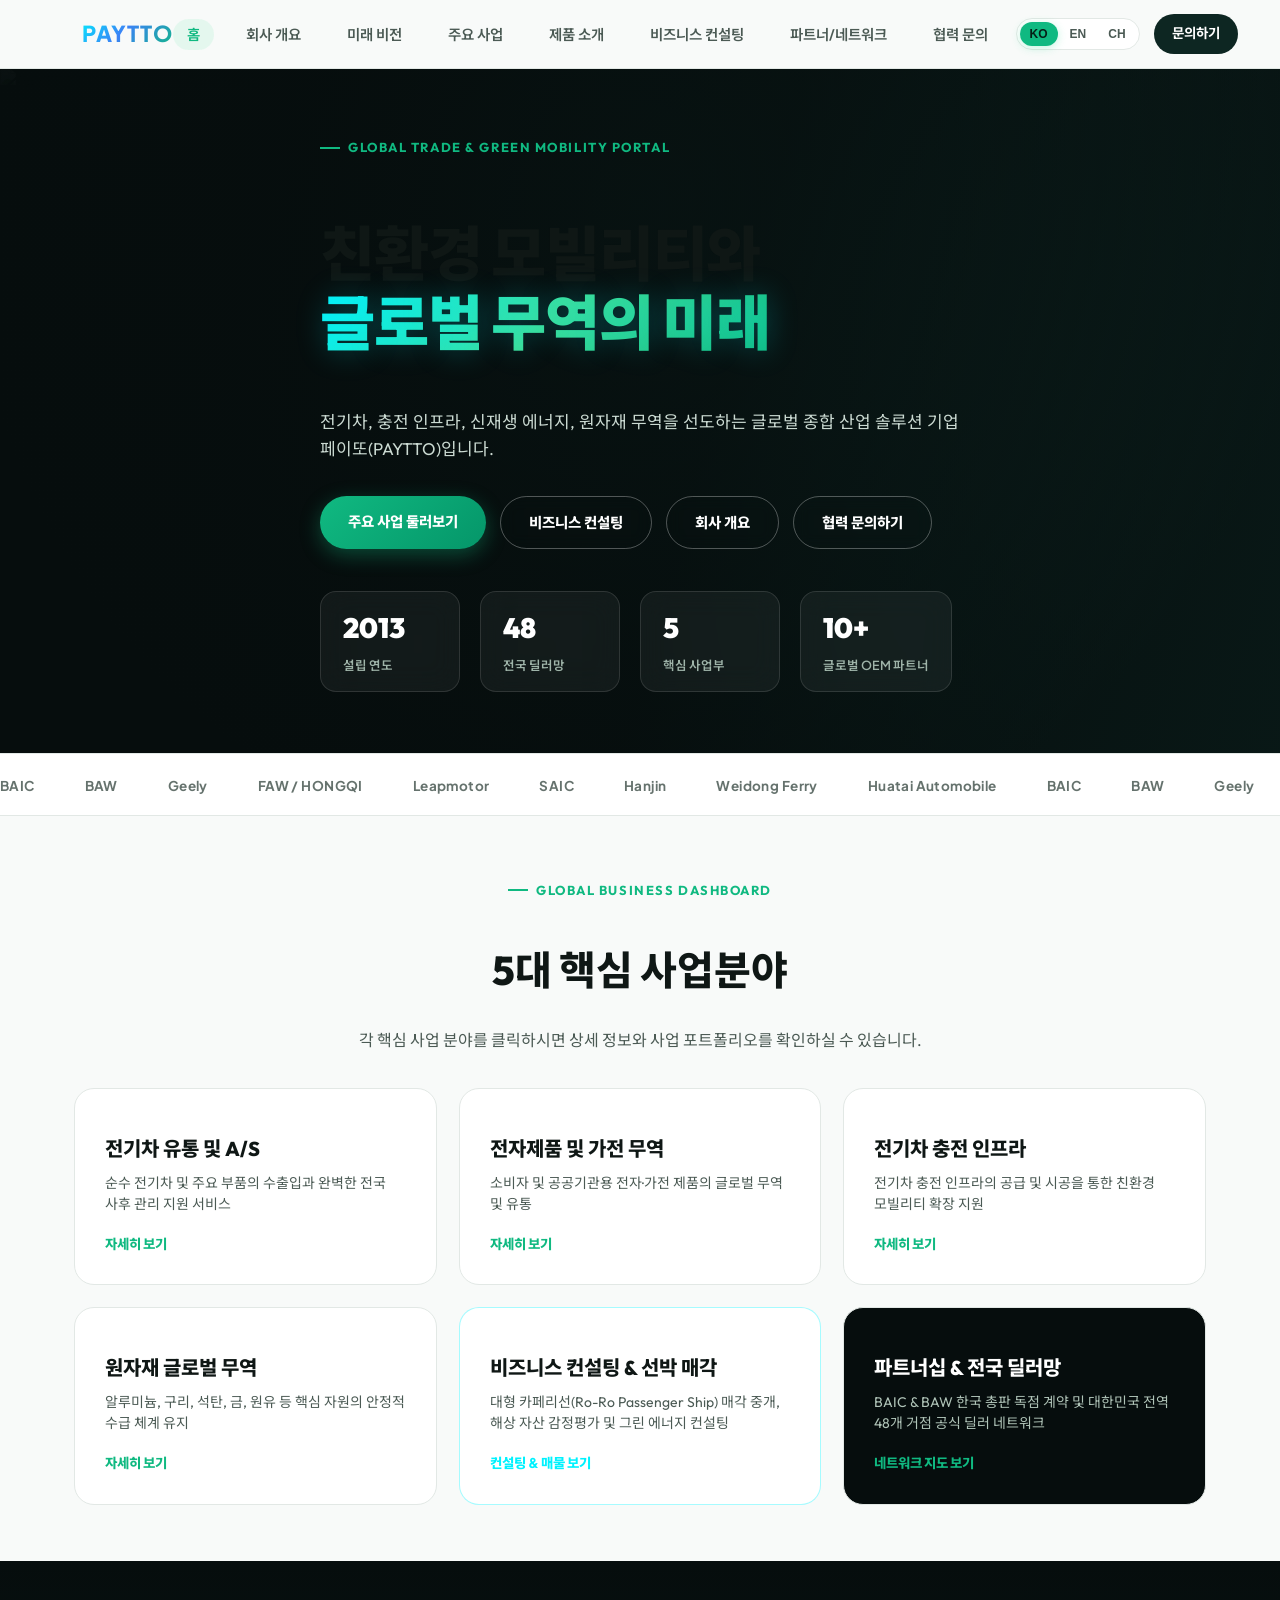
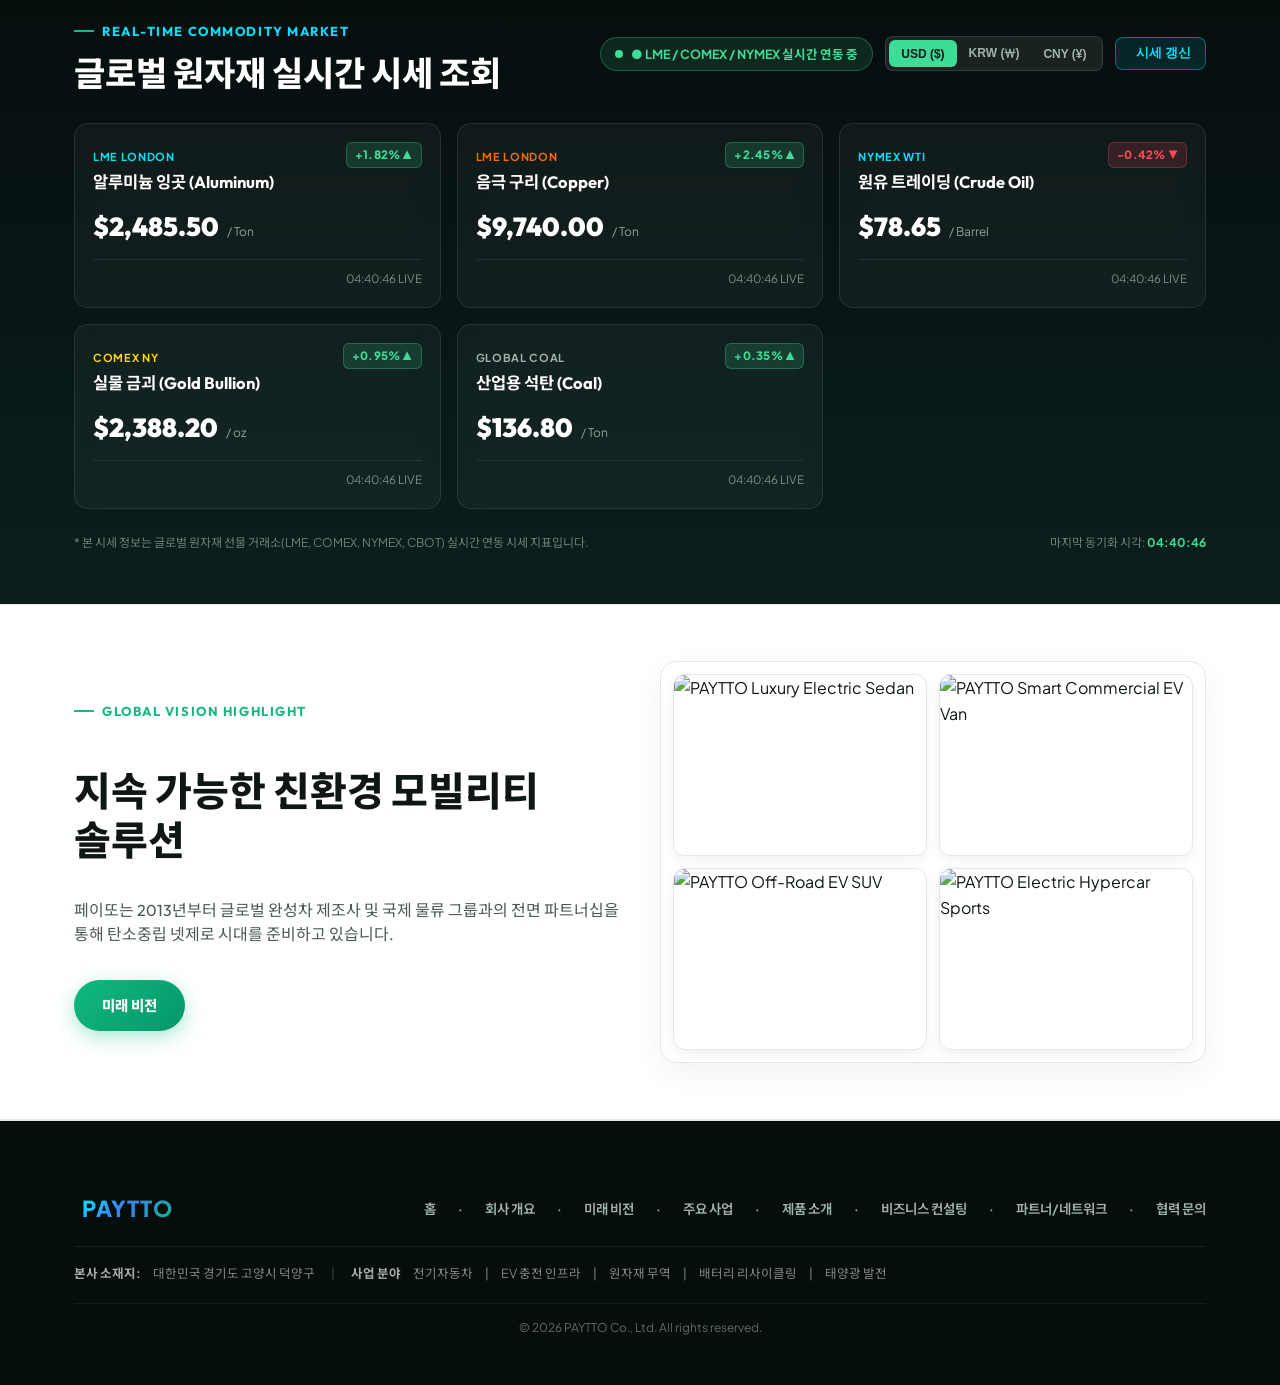
==== template.html @ 76846cce "feat: Add high-resolution image for ESS reprocessing & Black Mass extraction" ====
<!DOCTYPE html>
<html lang="ko">
<head>
  <meta charset="UTF-8">
  <meta name="viewport" content="width=device-width, initial-scale=1.0, maximum-scale=5.0">
  <title data-i18n="doc-title">PAYTTO 페이또 | Green Mobility, Vision for Future</title>
  <link rel="icon" type="image/svg+xml" href="__FAVICON__">
  <link rel="stylesheet" href="https://cdnjs.cloudflare.com/ajax/libs/font-awesome/6.4.0/css/all.min.css">
  <link href="https://fonts.googleapis.com/css2?family=Plus+Jakarta+Sans:wght@300;400;500;600;700;800&family=Outfit:wght@300;400;500;600;700;800;900&family=Noto+Sans+KR:wght@300;400;500;700;900&display=swap" rel="stylesheet">
  <style>
    :root{
      --navy:#0d2622;
      --navy-deep:#060d0d;
      --orange:#10b981;
      --cyan:#00f2fe;
      --ink:#0f1715;
      --sub:#4b5a54;
      --bg:#f8faf9;
      --panel:#ffffff;
      --line:#e2e8e5;
      --radius:16px;
      --accent-gradient: linear-gradient(135deg, #00f2fe 0%, #3b82f6 45%, #10b981 100%);
      --glow-cyan: rgba(0, 242, 254, 0.25);
      --glow-emerald: rgba(16, 185, 129, 0.25);
    }
    @media (prefers-color-scheme: dark){
      :root{
        --ink:#f0f7f4;
        --sub:#a0b4aa;
        --bg:#060d0d;
        --panel:#0e1b19;
        --line:#1a2e2b;
        --navy:#1a3d37;
        --navy-deep:#040909;
      }
    }
    :root[data-theme="dark"]{
      --ink:#f0f7f4; --sub:#a0b4aa; --bg:#060d0d; --panel:#0e1b19; --line:#1a2e2b; --navy:#1a3d37; --navy-deep:#040909;
    }
    :root[data-theme="light"]{
      --ink:#0f1715; --sub:#4b5a54; --bg:#f8faf9; --panel:#ffffff; --line:#e2e8e5; --navy:#0d2622; --navy-deep:#060d0d;
    }
    *{box-sizing:border-box;}
    body{
      margin:0;
      font-family:'Plus Jakarta Sans', 'Outfit', 'Noto Sans KR', -apple-system, BlinkMacSystemFont, "Segoe UI", Roboto, sans-serif;
      background:var(--bg);
      color:var(--ink);
      line-height:1.6;
      overflow-x:hidden;
      min-height: 100vh;
      display: flex;
      flex-direction: column;
      word-break: keep-all;
      overflow-wrap: break-word;
    }
    h1,h2,h3,.navcta,.btn,nav ul li a,.eyebrow,footer h4,.card .num,p,.lede{
      font-family:'Outfit', 'Noto Sans KR', -apple-system, BlinkMacSystemFont, "Segoe UI", Roboto, sans-serif;
      word-break: keep-all;
      overflow-wrap: break-word;
    }
    a{color:inherit;text-decoration:none;}
    img{max-width:100%;height:auto;display:block;}
    .wrap{max-width:1180px;margin:0 auto;padding:0 24px;}
    main { flex: 1; }
    
    .eyebrow{
      display:inline-flex;align-items:center;gap:8px;
      font-size:13px;font-weight:700;letter-spacing:.12em;text-transform:uppercase;
      color:var(--orange);margin-bottom:12px;
    }
    .eyebrow::before{content:"";width:20px;height:2px;background:var(--orange);display:inline-block;}
    h2.title{font-size:clamp(24px,3.8vw,40px);font-weight:800;color:var(--ink);line-height:1.22;}
    p.lede{color:var(--sub);font-size:16px;max-width:680px;margin-top:12px;line-height:1.5;}

    /* BRAND LOGO FROM RESOURCE */
    .brand-logo {
      display: inline-flex;
      align-items: center;
      gap: 8px;
      font-size: 22px;
      font-weight: 900;
      letter-spacing: 0.04em;
      text-decoration: none;
      color: var(--ink);
      cursor: pointer;
      transition: transform 0.2s ease;
    }
    .brand-logo:hover {
      transform: scale(1.03);
    }
    .brand-logo .logo-icon {
      font-size: 22px;
      color: #00e5ff;
      filter: drop-shadow(0 0 8px rgba(0, 229, 255, 0.7));
      animation: pulse-gem 3s ease-in-out infinite alternate;
    }
    .brand-logo .logo-text {
      background: var(--accent-gradient);
      -webkit-background-clip: text;
      -webkit-text-fill-color: transparent;
      font-weight: 900;
      letter-spacing: 0.05em;
    }
    @keyframes pulse-gem {
      0% { transform: scale(1); filter: drop-shadow(0 0 6px rgba(0, 229, 255, 0.5)); }
      100% { transform: scale(1.12); filter: drop-shadow(0 0 14px rgba(0, 229, 255, 0.9)); }
    }

    /* NAV */
    header{
      position:sticky;top:0;z-index:50;
      background:color-mix(in srgb, var(--bg) 90%, transparent);
      backdrop-filter:blur(12px);
      -webkit-backdrop-filter:blur(12px);
      border-bottom:1px solid var(--line);
    }
    nav{display:flex;align-items:center;justify-content:space-between;max-width:1180px;margin:0 auto;padding:14px 24px;}
    nav ul{display:flex;gap:18px;list-style:none;margin:0;padding:0;}
    nav ul li a{
      font-size:14.5px;
      font-weight:600;
      color:var(--sub);
      transition:all .2s;
      padding:6px 14px;
      border-radius:999px;
      white-space: nowrap;
    }
    nav ul li a:hover, nav ul li a.active{
      color:var(--orange);
      background: rgba(61, 220, 151, 0.1);
    }
    nav .navlinks{display:flex;align-items:center;gap:14px;}
    .navcta{background:var(--navy);color:#fff !important;padding:9px 18px;border-radius:999px;font-weight:700;font-size:13.5px;transition:opacity 0.2s;cursor:pointer;white-space:nowrap;}
    .navcta:hover{opacity:0.9;}

    /* MOBILE MENU TOGGLE BUTTON */
    .mobile-menu-btn {
      display: none;
      background: transparent;
      border: 0;
      font-size: 22px;
      color: var(--ink);
      cursor: pointer;
      padding: 6px;
    }

    /* LANGUAGE SELECTOR */
    .lang-switcher {
      display: flex;
      align-items: center;
      background: var(--panel);
      border: 1px solid var(--line);
      border-radius: 999px;
      padding: 3px;
      gap: 2px;
    }
    .lang-btn {
      border: 0;
      background: transparent;
      color: var(--sub);
      font-size: 12px;
      font-weight: 800;
      padding: 5px 10px;
      border-radius: 999px;
      cursor: pointer;
      transition: all 0.2s ease;
    }
    .lang-btn.active, .lang-btn:hover {
      background: var(--orange);
      color: #052018;
      box-shadow: 0 2px 8px rgba(61, 220, 151, 0.3);
    }

    /* PAGE VIEW SECTIONS (SPA TRANSITION) */
    .page-view {
      display: none;
      opacity: 0;
      transform: translateY(12px);
      transition: opacity 0.35s cubic-bezier(0.4, 0, 0.2, 1), transform 0.35s cubic-bezier(0.4, 0, 0.2, 1);
    }
    .page-view.active {
      display: block;
      opacity: 1;
      transform: translateY(0);
    }

    /* PAGE BANNER FOR SUB-PAGES */
    .page-banner {
      background: var(--navy-deep);
      color: #fff;
      padding: 46px 0 38px;
      position: relative;
      overflow: hidden;
      border-bottom: 1px solid var(--line);
    }
    .page-banner::before {
      content: "";
      position: absolute;
      inset: 0;
      background: radial-gradient(circle at 80% 20%, rgba(0, 229, 255, 0.15) 0%, transparent 60%);
      pointer-events: none;
    }
    .page-banner h1 {
      font-size: clamp(26px, 3.8vw, 40px);
      font-weight: 800;
      margin: 0;
      line-height: 1.22;
    }
    .page-banner p {
      color: #b0c4b8;
      font-size: 15.5px;
      max-width: 680px;
      margin-top: 10px;
      line-height: 1.45;
    }

    /* HERO */
    .hero{
      position:relative;min-height:76vh;display:flex;align-items:center;
      background:radial-gradient(circle at 50% 20%, #0d2824 0%, #060d0d 80%);
      overflow:hidden;
    }
    .hero img.bg{
      position:absolute;inset:0;width:100%;height:100%;object-fit:cover;opacity:.45;filter:brightness(0.9) contrast(1.1);
    }
    .hero::after{
      content:"";position:absolute;inset:0;
      background:linear-gradient(105deg, rgba(6,13,13,0.96) 20%, rgba(6,13,13,0.78) 55%, rgba(13,40,36,0.4) 100%);
    }
    .hero .wrap{position:relative;z-index:2;padding-top:56px;padding-bottom:56px;}
    .hero h1{
      font-size:clamp(32px,5.2vw,60px);
      font-weight:900;
      max-width:820px;
      line-height:1.15;
      letter-spacing:-0.02em;
    }
    .hero h1 span{
      background: linear-gradient(135deg, #00f2fe 0%, #3ddc97 50%, #10b981 100%);
      -webkit-background-clip: text;
      -webkit-text-fill-color: transparent;
      text-shadow: 0 0 30px rgba(0, 242, 254, 0.25);
    }
    .hero p{color:#cbdad2;font-size:17px;max-width:640px;margin-top:18px;line-height:1.6;}
    .hero .stats{display:flex;gap:20px;margin-top:42px;flex-wrap:wrap;}
    .hero .stat {
      background: rgba(255, 255, 255, 0.05);
      border: 1px solid rgba(255, 255, 255, 0.12);
      border-radius: 16px;
      padding: 14px 22px;
      backdrop-filter: blur(14px);
      min-width: 140px;
      transition: all 0.3s ease;
    }
    .hero .stat:hover {
      background: rgba(255, 255, 255, 0.09);
      border-color: rgba(0, 242, 254, 0.4);
      transform: translateY(-4px);
      box-shadow: 0 10px 24px rgba(0, 242, 254, 0.15);
    }
    .hero .stat b{display:block;font-size:28px;color:#ffffff;font-weight:900;font-family:'Outfit',sans-serif;}
    .hero .stat span{color:#9fb4a9;font-size:12.5px;font-weight:600;}
    .btnrow{display:flex;gap:14px;margin-top:34px;flex-wrap:wrap;}
    .btn{padding:14px 28px;border-radius:999px;font-weight:800;font-size:14.5px;display:inline-block;cursor:pointer;text-align:center;transition:all 0.25s ease;}
    .btn.primary{
      background:linear-gradient(135deg, #10b981 0%, #059669 100%);
      color:#ffffff;
      box-shadow:0 6px 20px rgba(16, 185, 129, 0.35);
    }
    .btn.primary:hover{
      transform:translateY(-3px);
      box-shadow:0 10px 28px rgba(16, 185, 129, 0.55);
    }
    .btn.ghost{
      border:1px solid rgba(255,255,255,.3);
      color:#ffffff;
      backdrop-filter:blur(8px);
    }
    .btn.ghost:hover{
      border-color:#00f2fe;
      color:#00f2fe;
      transform:translateY(-3px);
      box-shadow:0 6px 20px rgba(0, 242, 254, 0.25);
    }

    /* DASHBOARD PORTAL CARDS */
    .dashboard-grid {
      display: grid;
      grid-template-columns: repeat(3, 1fr);
      gap: 22px;
      margin-top: 32px;
    }
    .dash-card {
      background: var(--panel);
      border: 1px solid var(--line);
      border-radius: 20px;
      padding: 30px;
      position: relative;
      overflow: hidden;
      transition: all 0.35s cubic-bezier(0.4, 0, 0.2, 1);
      cursor: pointer;
      display: flex;
      flex-direction: column;
      justify-content: space-between;
    }
    .dash-card:hover {
      transform: translateY(-8px);
      box-shadow: 0 20px 40px rgba(0, 242, 254, 0.15);
      border-color: var(--orange);
    }
    .dash-card .dash-icon {
      font-size: 32px;
      color: var(--orange);
      margin-bottom: 14px;
    }
    .dash-card h3 {
      font-size: 20px;
      font-weight: 800;
      color: var(--ink);
      margin: 0 0 8px;
    }
    .dash-card p {
      font-size: 14px;
      color: var(--sub);
      line-height: 1.5;
      margin: 0 0 18px;
    }
    .dash-card .dash-link {
      font-size: 13.5px;
      font-weight: 800;
      color: var(--orange);
      display: inline-flex;
      align-items: center;
      gap: 6px;
    }
    .dash-card .dash-link i {
      transition: transform 0.2s ease;
    }
    .dash-card:hover .dash-link i {
      transform: translateX(4px);
    }

    /* MARQUEE */
    .marquee-wrap{border-top:1px solid var(--line);border-bottom:1px solid var(--line);background:var(--panel);padding:18px 0;overflow:hidden;white-space:nowrap;}
    .marquee{display:inline-flex;gap:50px;animation:scroll 28s linear infinite;font-weight:700;color:var(--sub);letter-spacing:.03em;font-size:13.5px;}
    .marquee span{opacity:.85}
    @keyframes scroll{from{transform:translateX(0);}to{transform:translateX(-50%);}}

    /* GRID / CARDS */
    section { padding: 56px 0; }
    .grid{display:grid;gap:22px;}
    .g2{grid-template-columns:1fr 1fr;}
    .g3{grid-template-columns:repeat(3,1fr);}
    .g4{grid-template-columns:repeat(4,1fr);}
    .g5{grid-template-columns:repeat(5,1fr);align-items:stretch;}

    .card{
      background:var(--panel);
      border:1px solid var(--line);
      border-radius:var(--radius);
      padding:26px;
      position:relative;
      transition:transform .25s ease, box-shadow .25s ease;
    }
    .card:hover{transform:translateY(-4px);box-shadow:0 12px 30px rgba(0,0,0,.06);}
    .card .num{font-size:26px;font-weight:800;color:var(--orange);margin-bottom:10px;}
    .card h3{font-size:18.5px;font-weight:800;color:var(--ink);margin-bottom:8px;line-height:1.3;}
    .card p{color:var(--sub);font-size:13.8px;margin:0;line-height:1.48;}

    .split{display:grid;grid-template-columns:1fr 1fr;gap:40px;align-items:center;}

    .imgcard{
      border-radius:var(--radius);
      overflow:hidden;
      border:1px solid var(--line);
      background:var(--panel);
      box-shadow:0 10px 30px rgba(0,0,0,.05);
    }
    .imgcard img{width:100%;height:auto;object-fit:cover;display:block;}

    .pillrow{display:flex;gap:8px;flex-wrap:wrap;margin-top:18px;}
    .pill{background:var(--panel);border:1px solid var(--line);color:var(--ink);padding:6px 13px;border-radius:999px;font-size:13px;font-weight:600;}

    .section-alt{background:var(--panel);border-top:1px solid var(--line);border-bottom:1px solid var(--line);}

    .ceo{
      text-align:center;max-width:820px;margin:0 auto;padding:10px 0;
    }
    .ceo blockquote{
      font-size:clamp(18px,2.4vw,26px);
      font-weight:700;
      color:var(--ink);
      margin:0 0 18px;
      line-height:1.35;
      font-style:normal;
    }
    .ceo blockquote span{color:var(--orange);}
    .ceo .who{color:var(--sub);font-size:14.5px;}
    .ceo .who b{color:var(--ink);display:block;font-size:16.5px;margin-bottom:2px;}

    .taglist{list-style:none;padding:0;margin:18px 0 0;display:flex;flex-direction:column;gap:8px;}
    .taglist li{font-size:14px;color:var(--sub);padding-left:20px;position:relative;}
    .taglist li::before{content:"✓";position:absolute;left:0;color:var(--orange);font-weight:800;}
    .taglist li b{color:var(--ink);}

    /* ROADMAP / TIMELINE */
    .timeline {
      display: grid;
      grid-template-columns: repeat(4, 1fr);
      gap: 18px;
      margin-top: 32px;
    }
    .timeline-item {
      background: var(--panel);
      border: 1px solid var(--line);
      border-radius: var(--radius);
      padding: 20px;
    }
    .timeline-year {
      font-size: 24px;
      font-weight: 900;
      color: var(--orange);
      margin-bottom: 6px;
    }
    .timeline-title {
      font-size: 16px;
      font-weight: 800;
      color: var(--ink);
      margin-bottom: 6px;
    }
    .timeline-desc {
      font-size: 13px;
      color: var(--sub);
      line-height: 1.45;
    }

    /* ORGANIZATIONAL CHART (조직도) */
    .org-chart-wrap {
      display: flex;
      flex-direction: column;
      align-items: center;
      gap: 16px;
      margin-top: 24px;
    }
    .org-node {
      background: var(--panel);
      border: 1px solid var(--line);
      border-radius: var(--radius);
      padding: 16px 24px;
      text-align: center;
      transition: transform 0.2s ease;
      position: relative;
    }
    .org-node.top-leader {
      background: var(--navy-deep);
      color: #fff;
      border-color: var(--orange);
      padding: 20px 36px;
    }
    .org-node.top-leader h3 {
      color: #fff;
      font-size: 20px;
      margin: 0 0 4px;
    }
    .org-node.top-leader p {
      color: var(--orange);
      font-size: 12.5px;
      font-weight: 700;
      margin: 0;
    }
    .org-connector-v {
      width: 2px;
      height: 18px;
      background: var(--orange);
    }
    .org-advisory-row {
      display: flex;
      gap: 12px;
      flex-wrap: wrap;
      justify-content: center;
    }
    .org-grid-divs {
      display: grid;
      grid-template-columns: repeat(4, 1fr);
      gap: 16px;
      width: 100%;
    }

    /* TABLE MOBILE WRAPPER */
    .table-responsive {
      width: 100%;
      overflow-x: auto;
      -webkit-overflow-scrolling: touch;
    }
    table{width:100%;border-collapse:collapse;text-align:left;font-size:13.5px;min-width: 500px;}
    th,td{padding:12px 16px;border-bottom:1px solid var(--line);}
    th{background:var(--bg);color:var(--ink);font-weight:800;}
    td{color:var(--sub);}
    tr:last-child td{border-bottom:0;}

    /* FOOTER */
    footer{background:var(--navy-deep);color:#d1e0d7;padding:46px 0 24px;border-top:1px solid var(--line);}
    footer .wrap{display:grid;grid-template-columns:2fr 1fr 1fr;gap:36px;}
    footer h4{color:#fff;font-size:14.5px;margin-bottom:12px;}
    footer ul{list-style:none;padding:0;margin:0;display:flex;flex-direction:column;gap:8px;font-size:13.5px;}
    footer .bottom{border-top:1px solid rgba(255,255,255,.1);margin-top:32px;padding-top:18px;font-size:12px;color:#7a8c81;display:flex;justify-content:space-between;flex-wrap:wrap;gap:10px;max-width:1180px;margin-left:auto;margin-right:auto;padding-left:24px;padding-right:24px;}

    .sectionhead{text-align:center;max-width:640px;margin:0 auto 36px;}

    .contact-success {
      display: none;
      background: rgba(61, 220, 151, 0.15);
      border: 1px solid var(--orange);
      color: var(--ink);
      padding: 14px;
      border-radius: 10px;
      font-size: 14px;
      font-weight: 600;
      margin-top: 10px;
      text-align: center;
    }

    .badge-box {
      display: inline-block;
      background: rgba(61, 220, 151, 0.12);
      color: var(--orange);
      font-size: 11.5px;
      font-weight: 800;
      padding: 3px 8px;
      border-radius: 6px;
      margin-bottom: 10px;
      border: 1px solid rgba(61, 220, 151, 0.3);
    }

    /* Dealer Map Image Styling */
    .dealer-map-img {
      width: 100%;
      max-width: 960px;
      height: auto;
      object-fit: contain;
      margin: 0 auto;
      display: block;
    }

    /* RESPONSIVE MEDIA QUERIES (MOBILE OPTIMIZATION) */
    @media (max-width: 960px) {
      .g5 { grid-template-columns: repeat(2, 1fr); }
      .g3, .g4, .dashboard-grid { grid-template-columns: repeat(2, 1fr); }
      .timeline { grid-template-columns: repeat(2, 1fr); }
      .org-grid-divs { grid-template-columns: repeat(2, 1fr); }
    }

    @media (max-width: 820px) {
      nav { padding: 12px 18px; }
      nav ul {
        display: none;
        position: absolute;
        top: 100%;
        left: 0;
        right: 0;
        background: var(--navy-deep);
        flex-direction: column;
        padding: 16px;
        gap: 8px;
        box-shadow: 0 10px 25px rgba(0,0,0,0.3);
        border-bottom: 1px solid var(--line);
      }
      nav ul.mobile-open {
        display: flex;
      }
      nav ul li a {
        color: #cfe0d6;
        display: block;
        padding: 10px 16px;
        border-radius: 8px;
        font-size: 15px;
      }
      nav ul li a.active, nav ul li a:hover {
        color: var(--orange);
        background: rgba(61, 220, 151, 0.15);
      }
      .mobile-menu-btn {
        display: block;
      }

      .split { grid-template-columns: 1fr; gap: 28px; }
      footer .wrap { grid-template-columns: 1fr; gap: 28px; }
    }

    @media (max-width: 600px) {
      .wrap { padding: 0 16px; }
      section { padding: 40px 0; }
      .page-banner { padding: 32px 0 26px; }
      .hero { min-height: auto; padding: 20px 0 36px; }
      .hero .stats { gap: 18px; margin-top: 26px; }
      .hero .stat b { font-size: 22px; }
      .btnrow { flex-direction: column; }
      .btn { width: 100%; }

      .g2, .g3, .g4, .g5, .dashboard-grid { grid-template-columns: 1fr; }
      .timeline { grid-template-columns: 1fr; }
      .org-grid-divs { grid-template-columns: 1fr; }
      .org-advisory-row { flex-direction: column; width: 100%; }
      .org-node { width: 100%; }
      
      .card { padding: 18px; }
      .dealer-map-img { max-height: 380px; }
    }

    /* REAL-TIME COMMODITY MARKET WIDGET STYLES */
    .live-pulse-dot {
      width: 8px;
      height: 8px;
      background: #3ddc97;
      border-radius: 50%;
      box-shadow: 0 0 0 0 rgba(61, 220, 151, 0.7);
      animation: live-pulse-anim 1.6s infinite;
      display: inline-block;
    }
    @keyframes live-pulse-anim {
      0% { transform: scale(0.95); box-shadow: 0 0 0 0 rgba(61, 220, 151, 0.7); }
      70% { transform: scale(1.1); box-shadow: 0 0 0 8px rgba(61, 220, 151, 0); }
      100% { transform: scale(0.95); box-shadow: 0 0 0 0 rgba(61, 220, 151, 0); }
    }
    .mkt-card {
      background: rgba(255, 255, 255, 0.04);
      border: 1px solid rgba(255, 255, 255, 0.09);
      border-radius: 14px;
      padding: 18px;
      backdrop-filter: blur(10px);
      transition: all 0.25s ease;
    }
    .mkt-card:hover {
      background: rgba(255, 255, 255, 0.08);
      border-color: rgba(61, 220, 151, 0.4);
      transform: translateY(-3px);
      box-shadow: 0 10px 24px rgba(0, 0, 0, 0.3);
    }
    .mkt-badge {
      font-size: 11.5px;
      font-weight: 800;
      padding: 3px 8px;
      border-radius: 6px;
      letter-spacing: 0.02em;
    }
    .mkt-badge.up {
      background: rgba(61, 220, 151, 0.15);
      color: #3ddc97;
      border: 1px solid rgba(61, 220, 151, 0.3);
    }
    .mkt-badge.down {
      background: rgba(255, 71, 87, 0.15);
      color: #ff4757;
      border: 1px solid rgba(255, 71, 87, 0.3);
    }
    .price-flash-up {
      animation: flash-green 1s ease-out;
    }
    .price-flash-down {
      animation: flash-red 1s ease-out;
    }
    @keyframes flash-green {
      0% { color: #3ddc97; text-shadow: 0 0 12px rgba(61,220,151,0.8); }
      100% { color: #ffffff; text-shadow: none; }
    }
    @keyframes flash-red {
      0% { color: #ff4757; text-shadow: 0 0 12px rgba(255,71,87,0.8); }
      100% { color: #ffffff; text-shadow: none; }
    }

    /* VIDEO & LIGHTBOX MODAL STYLES */
    .btn.video-btn {
      background: rgba(0, 229, 255, 0.12);
      border: 1px solid rgba(0, 229, 255, 0.4);
      color: #00e5ff;
      font-weight: 700;
      backdrop-filter: blur(8px);
      display: inline-flex;
      align-items: center;
      gap: 8px;
      transition: all 0.25s ease;
      cursor: pointer;
    }
    .btn.video-btn:hover {
      background: rgba(0, 229, 255, 0.25);
      border-color: #00e5ff;
      transform: translateY(-2px);
      box-shadow: 0 0 16px rgba(0, 229, 255, 0.4);
    }
    .modal-overlay {
      display: none;
      position: fixed;
      top: 0;
      left: 0;
      width: 100vw;
      height: 100vh;
      background: rgba(8, 19, 18, 0.88);
      backdrop-filter: blur(14px);
      z-index: 99999;
      justify-content: center;
      align-items: center;
      padding: 20px;
      animation: modalFadeIn 0.3s ease-out;
    }
    .modal-overlay.active {
      display: flex;
    }
    @keyframes modalFadeIn {
      from { opacity: 0; transform: scale(0.97); }
      to { opacity: 1; transform: scale(1); }
    }
    .modal-content {
      position: relative;
      width: 100%;
      max-width: 920px;
      background: var(--navy-deep);
      border: 1px solid rgba(61, 220, 151, 0.35);
      border-radius: 16px;
      box-shadow: 0 20px 50px rgba(0, 0, 0, 0.7);
      overflow: hidden;
    }
    .modal-header {
      padding: 16px 20px;
      display: flex;
      align-items: center;
      gap: 10px;
      background: rgba(255, 255, 255, 0.04);
      border-bottom: 1px solid rgba(255, 255, 255, 0.08);
    }
    .modal-close-btn {
      position: absolute;
      top: 12px;
      right: 16px;
      width: 36px;
      height: 36px;
      border-radius: 50%;
      background: rgba(255, 255, 255, 0.1);
      border: 0;
      color: #ffffff;
      font-size: 24px;
      font-weight: 300;
      cursor: pointer;
      display: flex;
      align-items: center;
      justify-content: center;
      transition: background 0.2s;
      z-index: 10;
    }
    .modal-close-btn:hover {
      background: rgba(255, 71, 87, 0.85);
    }
    .clickable-img {
      cursor: zoom-in;
      transition: transform 0.25s ease, filter 0.25s ease;
    }
    .clickable-img:hover {
      transform: scale(1.02);
      filter: brightness(1.08);
    }
    /* 3D Parallax Card Tilt & Glare Effects */
    .card, .imgcard {
      transform-style: preserve-3d;
      position: relative;
      overflow: hidden;
    }
    .card-glare-overlay {
      position: absolute;
      top: 0;
      left: 0;
      width: 100%;
      height: 100%;
      pointer-events: none;
      border-radius: inherit;
      background: radial-gradient(circle at 50% 50%, rgba(0, 242, 254, 0.2), transparent 70%);
      opacity: 0;
      transition: opacity 0.3s ease;
      z-index: 8;
    }
    /* Sub-Tree Category Navigation Styles */
    .tree-nav-btn {
      padding: 8px 16px;
      border-radius: 20px;
      border: 1.5px solid rgba(255, 255, 255, 0.2);
      background: rgba(255, 255, 255, 0.08);
      color: #ffffff;
      font-size: 13px;
      font-weight: 700;
      cursor: pointer;
      transition: all 0.25s ease;
      display: inline-flex;
      align-items: center;
      gap: 6px;
    }
    .tree-nav-btn:hover, .tree-nav-btn.active {
      background: rgba(0, 242, 254, 0.25);
      border-color: #00f2fe;
      color: #00f2fe;
      box-shadow: 0 0 15px rgba(0, 242, 254, 0.4);
    }
    .tree-dropdown-menu a {
      transition: background 0.2s ease, color 0.2s ease;
    }
    .tree-dropdown-menu a:hover {
      background: rgba(0, 242, 254, 0.2) !important;
      color: #00f2fe !important;
    }
    /* Header Dropdown Menu for Products */
    .nav-dropdown {
      position: relative;
    }
    .nav-dropdown::after {
      content: '';
      position: absolute;
      top: 100%;
      left: 0;
      right: 0;
      height: 12px;
    }
    .nav-dropdown-menu {
      display: none;
      position: absolute;
      top: 100%;
      left: 50%;
      transform: translateX(-50%);
      margin-top: 8px;
      background: #0b192c;
      border: 1.5px solid #00f2fe;
      border-radius: 12px;
      padding: 8px;
      min-width: 230px;
      box-shadow: 0 15px 35px rgba(0, 0, 0, 0.7);
      backdrop-filter: blur(12px);
      z-index: 99999;
    }
    .nav-dropdown:hover .nav-dropdown-menu, .nav-dropdown.dropdown-open .nav-dropdown-menu, nav ul.mobile-open .nav-dropdown-menu {
      display: block !important;
    }
</style>
</head>
<body>

<!-- Top Scroll Progress Bar -->
<div id="scrollProgressBar" style="position:fixed;top:0;left:0;height:4px;width:0%;background:linear-gradient(90deg, #00f2fe, #10b981, #00e5ff);z-index:999999;transition:width 0.08s ease-out;box-shadow:0 0 12px rgba(0,242,254,0.9), 0 0 24px rgba(16,185,129,0.7);"></div>

<header>
  <nav>
    <a href="#home" onclick="showPage('home')" class="brand-logo">
      <i class=\"fa-solid fa-gem logo-icon\"></i>
      <span class="logo-text">PAYTTO</span>
    </a>
    <div class="navlinks">
      <ul id="mainNav">
        <li><a href="#home" id="nav-home" onclick="showPage('home')" data-i18n="nav-home">홈</a></li>
        <li><a href="#about" id="nav-about" onclick="showPage('about')" data-i18n="nav-company">회사 개요</a></li>
        <li><a href="#vision" id="nav-vision" onclick="showPage('vision')" data-i18n="nav-vision">미래 비전</a></li>
        <li><a href="#business" id="nav-business" onclick="showPage('business')" data-i18n="nav-business">주요 사업</a></li>
        <li class="nav-dropdown" id="navProductsDropdown">
          <a href="javascript:void(0)" id="nav-products" onclick="toggleNavProductsMenu(event)" data-i18n="nav-products">제품 소개 <i class="fa-solid fa-chevron-down" style="font-size:10px;margin-left:4px;"></i></a>
          <div class="nav-dropdown-menu" id="navProductsMenu">
            <a href="#products" onclick="selectNavSubPage('ev', event)" data-i18n="nav-sub-ev">🚗 01. 친환경 모빌리티</a>
            <a href="#products" onclick="selectNavSubPage('raw', event)" data-i18n="nav-sub-raw">💎 02. 글로벌 원자재</a>
            <a href="#products" onclick="selectNavSubPage('charging', event)" data-i18n="nav-sub-charging">⚡ 03. 초급속 EV 충전기</a>
            <a href="#products" onclick="selectNavSubPage('battery', event)" data-i18n="nav-sub-battery">🔋 04. 폐배터리 리사이클링</a>
            <a href="#products" onclick="selectNavSubPage('capsule', event)" data-i18n="nav-sub-capsule">🏠 05. 스마트 모듈러 캡슐 주택</a>
          </div>
        </li>
        <li><a href="#consulting" id="nav-consulting" onclick="showPage('consulting')" data-i18n="nav-consulting">비즈니스 컨설팅</a></li>
        <li><a href="#network" id="nav-network" onclick="showPage('network')" data-i18n="nav-network">파트너/네트워크</a></li>
        <li><a href="#contact" id="nav-contact" onclick="showPage('contact')" data-i18n="nav-contact">협력 문의</a></li>
      </ul>
      <div class="lang-switcher">
        <button class="lang-btn active" data-lang="ko" onclick="changeLanguage('ko')">KO</button>
        <button class="lang-btn" data-lang="en" onclick="changeLanguage('en')">EN</button>
        <button class="lang-btn" data-lang="ch" onclick="changeLanguage('ch')">CH</button>
      </div>
      <a href="#contact" onclick="showPage('contact')" class="navcta" data-i18n="nav-cta">문의하기</a>
      <button class="mobile-menu-btn" onclick="toggleMobileMenu()" aria-label="Toggle menu">
        <i class=\"fa-solid fa-bars\"></i>
      </button>
    </div>
  </nav>
</header>

<main>

  <!-- ================= 0. PAGE: HOME DASHBOARD (신규 메인 대시보드 포털) ================= -->
  <div id="page-home" class="page-view active">
    <section class="hero" style="padding:0;">
      <img loading="lazy" class="bg" src="__HERO__" alt="PAYTTO EV Showroom Panorama">
      <div class="wrap">
        <div class="eyebrow" style="color:var(--orange);" data-i18n="dash-eyebrow">Global Trade &amp; Green Mobility Portal</div>
        <h1 data-i18n="hero-title">친환경 모빌리티와<br><span>글로벌 무역의 미래</span></h1>
        <p data-i18n="hero-desc">전기차, 충전 인프라, 신재생 에너지, 원자재 무역을 선도하는 글로벌 종합 산업 솔루션 기업 페이또(PAYTTO)입니다.</p>
        <div class="btnrow">
          <a onclick="showPage('business')" class="btn primary" data-i18n="hero-btn-primary">주요 사업 둘러보기</a>
          <a onclick="showPage('consulting')" class="btn ghost" data-i18n="nav-consulting">비즈니스 컨설팅</a>
          <a onclick="showPage('about')" class="btn ghost" data-i18n="nav-company">회사 개요</a>
          <a onclick="showPage('contact')" class="btn ghost" data-i18n="hero-btn-secondary">협력 문의하기</a>
        </div>
        <div class="stats">
          <div class="stat"><b data-i18n="stat1-val">2013</b><span data-i18n="stat1-lbl">설립 연도</span></div>
          <div class="stat"><b data-i18n="stat2-val">48</b><span data-i18n="stat2-lbl">전국 딜러망</span></div>
          <div class="stat"><b data-i18n="stat3-val">5</b><span data-i18n="stat3-lbl">핵심 사업부</span></div>
          <div class="stat"><b data-i18n="stat4-val">10+</b><span data-i18n="stat4-lbl">글로벌 OEM 파트너</span></div>
        </div>
      </div>
    </section>

    <div class="marquee-wrap">
      <div class="marquee">
        <span>BAIC</span><span>BAW</span><span>Geely</span><span>FAW / HONGQI</span><span>Leapmotor</span><span>SAIC</span><span>Hanjin</span><span>Weidong Ferry</span><span>Huatai Automobile</span>
        <span>BAIC</span><span>BAW</span><span>Geely</span><span>FAW / HONGQI</span><span>Leapmotor</span><span>SAIC</span><span>Hanjin</span><span>Weidong Ferry</span><span>Huatai Automobile</span>
      </div>
    </div>

    <!-- Executive Business Portal Grid -->
    <section>
      <div class="wrap">
        <div class="sectionhead">
          <div class="eyebrow" style="justify-content:center;" data-i18n="dash-sec-tag">Global Business Dashboard</div>
          <h2 class="title" data-i18n="dash-sec-title">5대 핵심 사업분야</h2>
          <p class="lede" data-i18n="dash-sec-desc">각 핵심 사업 분야를 클릭하시면 상세 정보와 사업 포트폴리오를 확인하실 수 있습니다.</p>
        </div>

        <div class="dashboard-grid">
          <div class="dash-card" onclick="showPage('business')">
            <div>
              <div class="dash-icon"><i class=\"fa-solid fa-car-battery\"></i></div>
              <h3 data-i18n="biz1-title">전기차 유통 및 부품 공급</h3>
              <p data-i18n="biz1-desc">순수 전기차 7대 시리즈 및 자동차 부품의 수출입과 완벽한 전국 사후 관리 지원 서비스</p>
            </div>
            <div class="dash-link"><span>자세히 보기</span> <i class=\"fa-solid fa-arrow-right\"></i></div>
          </div>

          <div class="dash-card" onclick="showPage('business')">
            <div>
              <div class="dash-icon" style="color:#00e5ff;"><i class=\"fa-solid fa-tv\"></i></div>
              <h3 data-i18n="biz2-title">전자제품 및 가전 무역</h3>
              <p data-i18n="biz2-desc">소비자 및 공공기관 전용 다양한 규격의 고품질 전자·가전 제품 글로벌 무역 및 유통</p>
            </div>
            <div class="dash-link"><span>자세히 보기</span> <i class=\"fa-solid fa-arrow-right\"></i></div>
          </div>

          <div class="dash-card" onclick="showPage('business')">
            <div>
              <div class="dash-icon" style="color:#ff7f50;"><i class=\"fa-solid fa-bolt\"></i></div>
              <h3 data-i18n="biz3-title">전기차 충전 인프라</h3>
              <p data-i18n="biz3-desc">공공기관, 지자체 거점, 아파트 전용 100kW~350kW 초급속/완속 충전기 시공 및 관제</p>
            </div>
            <div class="dash-link"><span>자세히 보기</span> <i class=\"fa-solid fa-arrow-right\"></i></div>
          </div>

          <div class="dash-card" onclick="showPage('business')">
            <div>
              <div class="dash-icon" style="color:#ffd700;"><i class=\"fa-solid fa-cubes\"></i></div>
              <h3 data-i18n="biz4-title">원자재 글로벌 무역</h3>
              <p data-i18n="biz4-desc">알루미늄 잉곳, 구리 케소드, 석탄, 원유, 금, 대두 등 핵심 대종 자원의 안정적 수급</p>
            </div>
            <div class="dash-link"><span>자세히 보기</span> <i class=\"fa-solid fa-arrow-right\"></i></div>
          </div>

          <div class="dash-card" onclick="showPage('consulting')" style="border-color:rgba(0,242,254,0.35);">
            <div>
              <div class="dash-icon" style="color:#00f2fe;"><i class=\"fa-solid fa-ship\"></i></div>
              <h3 data-i18n="biz5-title">비즈니스 컨설팅 &amp; 선박 매각</h3>
              <p data-i18n="biz5-desc">대형 카페리선(Ro-Ro Passenger Ship) 매각 중개, 해상 자산 감정평가 및 그린 에너지 컨설팅</p>
            </div>
            <div class="dash-link" style="color:#00f2fe;"><span>컨설팅 &amp; 매물 보기</span> <i class=\"fa-solid fa-arrow-right\"></i></div>
          </div>

          <div class="dash-card" onclick="showPage('network')" style="background:var(--navy-deep);color:#fff;">
            <div>
              <div class="dash-icon" style="color:var(--orange);"><i class=\"fa-solid fa-network-wired\"></i></div>
              <h3 style="color:#fff;" data-i18n="dash-net-title">파트너십 &amp; 전국 딜러망</h3>
              <p style="color:#b0c4b8;" data-i18n="dash-net-desc">BAIC &amp; BAW 한국 총판 독점 계약 및 대한민국 전역 48개 거점 공식 딜러 네트워크</p>
            </div>
            <div class="dash-link" style="color:var(--orange);"><span>네트워크 지도 보기</span> <i class=\"fa-solid fa-arrow-right\"></i></div>
          </div>
        </div>
      </div>
    </section>

    <!-- Real-Time Raw Materials Commodity Market Live Widget -->
    <section style="padding:52px 0;background:linear-gradient(180deg, var(--navy-deep) 0%, #0a1f1c 100%);color:#ffffff;">
      <div class="wrap">
        <div style="display:flex;justify-content:space-between;align-items:center;flex-wrap:wrap;gap:16px;margin-bottom:28px;">
          <div>
            <div class="eyebrow" style="color:#00e5ff;" data-i18n="mkt-eyebrow">Real-Time Commodity Market</div>
            <h2 class="title" style="color:#ffffff;margin:0;font-size:clamp(22px,3.2vw,34px);" data-i18n="mkt-title">글로벌 원자재 실시간 시세 조회</h2>
          </div>
          <div style="display:flex;align-items:center;gap:12px;flex-wrap:wrap;">
            <div style="display:inline-flex;align-items:center;gap:8px;padding:6px 14px;background:rgba(61,220,151,0.12);border:1px solid rgba(61,220,151,0.3);border-radius:20px;font-size:12.5px;color:#3ddc97;font-weight:700;">
              <span class="live-pulse-dot"></span>
              <span data-i18n="mkt-status">● LME / COMEX / NYMEX 실시간 연동 중</span>
            </div>
            <div style="display:inline-flex;background:rgba(255,255,255,0.08);border-radius:8px;padding:3px;border:1px solid rgba(255,255,255,0.12);">
              <button class="curr-btn active" data-curr="USD" onclick="setCurrency('USD')" style="padding:5px 12px;border:0;border-radius:6px;background:#3ddc97;color:#0b1917;font-weight:800;font-size:12px;cursor:pointer;">USD ($)</button>
              <button class="curr-btn" data-curr="KRW" onclick="setCurrency('KRW')" style="padding:5px 12px;border:0;border-radius:6px;background:transparent;color:#a0b4a8;font-weight:700;font-size:12px;cursor:pointer;">KRW (₩)</button>
              <button class="curr-btn" data-curr="CNY" onclick="setCurrency('CNY')" style="padding:5px 12px;border:0;border-radius:6px;background:transparent;color:#a0b4a8;font-weight:700;font-size:12px;cursor:pointer;">CNY (¥)</button>
            </div>
            <button onclick="updateCommodityPrices(true)" style="padding:7px 14px;border-radius:8px;border:1px solid rgba(0,229,255,0.4);background:rgba(0,229,255,0.1);color:#00e5ff;font-weight:700;font-size:12.5px;cursor:pointer;display:inline-flex;align-items:center;gap:6px;transition:all 0.2s;">
              <i class=\"fa-solid fa-rotate\" id="refreshIcon"></i> <span data-i18n="mkt-refresh">시세 갱신</span>
            </button>
          </div>
        </div>

        <!-- 6 Commodity Live Cards Grid -->
        <div class="grid g3" style="gap:16px;margin-bottom:24px;">
          <!-- 1. Aluminum -->
          <div class="mkt-card" id="card-aluminum">
            <div style="display:flex;justify-content:space-between;align-items:flex-start;margin-bottom:10px;">
              <div>
                <span style="font-size:11px;font-weight:700;color:#00e5ff;letter-spacing:0.06em;text-transform:uppercase;">LME LONDON</span>
                <h3 style="font-size:16.5px;margin:2px 0 0;color:#ffffff;" data-i18n="mkt-aluminum">알루미늄 잉곳 (Aluminum)</h3>
              </div>
              <div class="mkt-badge up" id="change-aluminum">+1.82% ▲</div>
            </div>
            <div style="display:flex;align-items:baseline;gap:8px;">
              <span style="font-size:26px;font-weight:900;color:#ffffff;font-family:'Outfit',sans-serif;" id="price-aluminum">$2,485.50</span>
              <span style="font-size:12px;color:#8ba396;" id="unit-aluminum">/ Ton</span>
            </div>
            <div style="display:flex;justify-content:flex-end;margin-top:12px;padding-top:10px;border-top:1px solid rgba(255,255,255,0.08);font-size:11.5px;color:#7a9184;">
              <span id="time-aluminum">LIVE</span>
            </div>
          </div>

          <!-- 2. Copper -->
          <div class="mkt-card" id="card-copper">
            <div style="display:flex;justify-content:space-between;align-items:flex-start;margin-bottom:10px;">
              <div>
                <span style="font-size:11px;font-weight:700;color:#ff6b00;letter-spacing:0.06em;text-transform:uppercase;">LME LONDON</span>
                <h3 style="font-size:16.5px;margin:2px 0 0;color:#ffffff;" data-i18n="mkt-copper">음극 구리 (Copper)</h3>
              </div>
              <div class="mkt-badge up" id="change-copper">+2.45% ▲</div>
            </div>
            <div style="display:flex;align-items:baseline;gap:8px;">
              <span style="font-size:26px;font-weight:900;color:#ffffff;font-family:'Outfit',sans-serif;" id="price-copper">$9,740.00</span>
              <span style="font-size:12px;color:#8ba396;" id="unit-copper">/ Ton</span>
            </div>
            <div style="display:flex;justify-content:flex-end;margin-top:12px;padding-top:10px;border-top:1px solid rgba(255,255,255,0.08);font-size:11.5px;color:#7a9184;">
              <span id="time-copper">LIVE</span>
            </div>
          </div>

          <!-- 3. Crude Oil -->
          <div class="mkt-card" id="card-oil">
            <div style="display:flex;justify-content:space-between;align-items:flex-start;margin-bottom:10px;">
              <div>
                <span style="font-size:11px;font-weight:700;color:#00e5ff;letter-spacing:0.06em;text-transform:uppercase;">NYMEX WTI</span>
                <h3 style="font-size:16.5px;margin:2px 0 0;color:#ffffff;" data-i18n="mkt-oil">원유 트레이딩 (Crude Oil)</h3>
              </div>
              <div class="mkt-badge down" id="change-oil">-0.42% ▼</div>
            </div>
            <div style="display:flex;align-items:baseline;gap:8px;">
              <span style="font-size:26px;font-weight:900;color:#ffffff;font-family:'Outfit',sans-serif;" id="price-oil">$78.65</span>
              <span style="font-size:12px;color:#8ba396;" id="unit-oil">/ Barrel</span>
            </div>
            <div style="display:flex;justify-content:flex-end;margin-top:12px;padding-top:10px;border-top:1px solid rgba(255,255,255,0.08);font-size:11.5px;color:#7a9184;">
              <span id="time-oil">LIVE</span>
            </div>
          </div>

          <!-- 4. Gold Bullion -->
          <div class="mkt-card" id="card-gold">
            <div style="display:flex;justify-content:space-between;align-items:flex-start;margin-bottom:10px;">
              <div>
                <span style="font-size:11px;font-weight:700;color:#ffd700;letter-spacing:0.06em;text-transform:uppercase;">COMEX NY</span>
                <h3 style="font-size:16.5px;margin:2px 0 0;color:#ffffff;" data-i18n="mkt-gold">실물 금괴 (Gold Bullion)</h3>
              </div>
              <div class="mkt-badge up" id="change-gold">+0.95% ▲</div>
            </div>
            <div style="display:flex;align-items:baseline;gap:8px;">
              <span style="font-size:26px;font-weight:900;color:#ffffff;font-family:'Outfit',sans-serif;" id="price-gold">$2,388.20</span>
              <span style="font-size:12px;color:#8ba396;" id="unit-gold">/ oz</span>
            </div>
            <div style="display:flex;justify-content:flex-end;margin-top:12px;padding-top:10px;border-top:1px solid rgba(255,255,255,0.08);font-size:11.5px;color:#7a9184;">
              <span id="time-gold">LIVE</span>
            </div>
          </div>

          <!-- 5. Industrial Coal -->
          <div class="mkt-card" id="card-coal">
            <div style="display:flex;justify-content:space-between;align-items:flex-start;margin-bottom:10px;">
              <div>
                <span style="font-size:11px;font-weight:700;color:#a0b4a8;letter-spacing:0.06em;text-transform:uppercase;">GLOBAL COAL</span>
                <h3 style="font-size:16.5px;margin:2px 0 0;color:#ffffff;" data-i18n="mkt-coal">산업용 석탄 (Coal)</h3>
              </div>
              <div class="mkt-badge up" id="change-coal">+0.35% ▲</div>
            </div>
            <div style="display:flex;align-items:baseline;gap:8px;">
              <span style="font-size:26px;font-weight:900;color:#ffffff;font-family:'Outfit',sans-serif;" id="price-coal">$136.80</span>
              <span style="font-size:12px;color:#8ba396;" id="unit-coal">/ Ton</span>
            </div>
            <div style="display:flex;justify-content:flex-end;margin-top:12px;padding-top:10px;border-top:1px solid rgba(255,255,255,0.08);font-size:11.5px;color:#7a9184;">
              <span id="time-coal">LIVE</span>
            </div>
          </div>
        </div>

        <div style="display:flex;justify-content:space-between;align-items:center;flex-wrap:wrap;gap:12px;font-size:12px;color:#6b8275;">
          <span data-i18n="mkt-disclaimer">* 본 시세 정보는 글로벌 원자재 선물 거래소(LME, COMEX, NYMEX, CBOT) 실시간 연동 시세 지표입니다.</span>
          <span><span data-i18n="mkt-last-sync-lbl">마지막 동기화 시각:</span> <span id="lastMktSync" style="color:#3ddc97;font-weight:700;" data-i18n="mkt-updating">실시간 업데이트 중</span></span>
        </div>
      </div>
    </section>

    <!-- Key Highlights / Vision Teaser -->
    <section class="section-alt">
      <div class="wrap split">
        <div>
          <div class="eyebrow" data-i18n="dash-highlight-tag">Global Vision Highlight</div>
          <h2 class="title" data-i18n="dash-highlight-title">지속 가능한 친환경 모빌리티 솔루션</h2>
          <p class="lede" data-i18n="dash-highlight-desc">페이또는 2013년부터 글로벌 완성차 제조사 및 국제 물류 그룹과의 전면 파트너십을 통해 탄소중립 넷제로 시대를 준비하고 있습니다.</p>
          <div class="btnrow">
            <a onclick="showPage('vision')" class="btn primary" data-i18n="nav-vision">미래 비전 프로젝트 보기</a>
          </div>
        </div>
        <div class="imgcard" style="padding:12px;background:#ffffff;">
          <div style="display:grid;grid-template-columns:repeat(2, 1fr);gap:12px;">
            <div style="border-radius:12px;overflow:hidden;border:1px solid var(--line);box-shadow:0 4px 12px rgba(0,0,0,0.06);">
              <img loading="lazy" src="__GEN_EV_SEDAN__" alt="PAYTTO Luxury Electric Sedan" style="width:100%;height:180px;object-fit:cover;">
            </div>
            <div style="border-radius:12px;overflow:hidden;border:1px solid var(--line);box-shadow:0 4px 12px rgba(0,0,0,0.06);">
              <img loading="lazy" src="__GEN_EV_VAN__" alt="PAYTTO Smart Commercial EV Van" style="width:100%;height:180px;object-fit:cover;">
            </div>
            <div style="border-radius:12px;overflow:hidden;border:1px solid var(--line);box-shadow:0 4px 12px rgba(0,0,0,0.06);">
              <img loading="lazy" src="__GEN_EV_SUV__" alt="PAYTTO Off-Road EV SUV" style="width:100%;height:180px;object-fit:cover;">
            </div>
            <div style="border-radius:12px;overflow:hidden;border:1px solid var(--line);box-shadow:0 4px 12px rgba(0,0,0,0.06);">
              <img loading="lazy" src="__GEN_EV_SPORTS__" alt="PAYTTO Electric Hypercar Sports" style="width:100%;height:180px;object-fit:cover;">
            </div>
          </div>
        </div>
      </div>
    </section>
  </div>


  <!-- ================= 1. PAGE: ABOUT (회사 개요 & 조직도) ================= -->
  <div id="page-about" class="page-view">
    <div class="page-banner">
      <div class="wrap">
        <div class="eyebrow" data-i18n="about-eyebrow">Company Profile</div>
        <h1 data-i18n="about-title">글로벌 무역과 친환경 산업의 교량</h1>
        <p data-i18n="about-p1">페이또는 2013년 설립 이후 전기차·부품 수출입, EV 충전 인프라 구축, 태양광 및 신재생 에너지 프로젝트를 전개하는 글로벌 종합 무역 기업입니다.</p>
      </div>
    </div>

    <section id="about">
      <div class="wrap split">
        <div>
          <div class="eyebrow" data-i18n="about-eyebrow">기업 개요</div>
          <h2 class="title" data-i18n="about-title">글로벌 무역과 친환경 산업의 교량</h2>
          <p class="lede" style="margin-top:16px;" data-i18n="about-p1">페이또는 2013년 설립 이후 전기차·부품 수출입, EV 충전 인프라 구축, 태양광 및 신재생 에너지 프로젝트를 전개하는 글로벌 종합 무역 기업입니다.</p>
          <p class="lede" style="margin-top:12px;" data-i18n="about-p2">알루미늄·구리·금·석탄·원유 등 핵심 원자재 국제 무역, 전자·가전 유통, 폐배터리 리사이클링까지 포함하는 친환경 순환 산업 생태계를 구축합니다.</p>
          <div class="pillrow">
            <span class="pill" data-i18n="pill1">전기자동차</span>
            <span class="pill" data-i18n="pill2">EV 충전 인프라</span>
            <span class="pill" data-i18n="pill3">원자재 무역</span>
            <span class="pill" data-i18n="pill4">배터리 리사이클링</span>
            <span class="pill" data-i18n="pill5">태양광 발전</span>
            <span class="pill" data-i18n="pill6">크로스보더 이커머스</span>
          </div>
        </div>
        <div class="imgcard"><img loading="lazy" src="__LOUNGE__" alt="PAYTTO showroom lounge"></div>
      </div>
    </section>

    <!-- CEO Quote & Leadership Message -->
    <section class="section-alt">
      <div class="wrap">
        <div class="ceo" style="margin-bottom:32px;">
          <blockquote data-i18n="ceo-quote">“혁신적인 친환경 기술로 <span>지속 가능한 미래</span>를 선도합니다.”</blockquote>
          <div class="who"><b data-i18n="ceo-name">최은우</b><span data-i18n="ceo-role">페이또 주식회사 대표이사</span></div>
        </div>

        <div class="card" style="padding:32px;background:linear-gradient(135deg, #f0f7f4 0%, #ffffff 100%);border:1px solid var(--line);border-radius:18px;">
          <div style="display:flex;justify-content:space-between;align-items:center;flex-wrap:wrap;gap:16px;margin-bottom:20px;border-bottom:1px solid var(--line);padding-bottom:16px;">
            <div>
              <span class="badge-box">Executive Leadership</span>
              <h3 style="margin:8px 0 0;font-size:24px;font-weight:800;color:var(--ink);" data-i18n="ceo-msg-title">경영 철학 &amp; 그룹 CEO 메시지</h3>
            </div>
            <div style="text-align:right;">
              <b style="font-size:18px;color:var(--ink);" data-i18n="ceo-name">최은우</b>
              <div style="font-size:13.5px;color:var(--sub);" data-i18n="ceo-role">페이또 주식회사 대표이사</div>
            </div>
          </div>
          <div style="display:flex;flex-direction:column;gap:14px;font-size:15px;line-height:1.7;color:#3a4d43;">
            <p data-i18n="ceo-msg-p1">"페이또는 2013년 경기도 고양시에서 첫걸음을 내딛은 이래, 글로벌 완성차 제조사와의 독점 총판 협력, 핵심 원자재 무역, 그리고 글로벌 신재생 에너지 프로젝트를 아우르는 종합 무역 선도 기업으로 성장하였습니다."</p>
            <p data-i18n="ceo-msg-p2">"급변하는 글로벌 시장 속에서 당사는 <b>신뢰, 최고 수준의 품질 보증, 그리고 탄소중립 넷제로(Net-Zero)</b>의 핵심 가치를 바탕으로 고객사와 전 세계 파트너사에게 가장 안정적이고 검증된 솔루션을 제공하겠습니다."</p>
          </div>
        </div>
      </div>
    </section>

    <!-- ORGANIZATIONAL CHART SECTION -->
    <section>
      <div class="wrap">
        <div class="sectionhead">
          <div class="eyebrow" style="justify-content:center;" data-i18n="org-eyebrow">조직 구조</div>
          <h2 class="title" data-i18n="org-title">글로벌 전문 조직 체계</h2>
          <p class="lede" data-i18n="org-desc">기술, 해외사업, 영업, 관세 및 법무 자문단이 유기적으로 협력하는 통합 전문 조직망을 운영합니다.</p>
        </div>

        <div class="org-chart-wrap">
          <!-- Level 1: CEO -->
          <div class="org-node top-leader">
            <i class=\"fa-solid fa-user-tie\" style="font-size:26px;color:var(--orange);margin-bottom:6px;"></i>
            <h3 data-i18n="role-ceo">CEO (최고경영자)</h3>
            <p>PAYTTO Co., Ltd.</p>
          </div>
          
          <div class="org-connector-v"></div>

          <!-- Level 2: Executive & Advisory Board -->
          <div class="org-advisory-row">
            <div class="org-node">
              <span class="badge-box">Executive</span>
              <h4 style="margin:0;font-size:15px;" data-i18n="role-coo">COO (최고운영책임자)</h4>
            </div>
            <div class="org-node">
              <span class="badge-box">Advisory</span>
              <h4 style="margin:0;font-size:15px;" data-i18n="adv-tariff">관세 자문 팀장 (관세사)</h4>
            </div>
            <div class="org-node">
              <span class="badge-box">Advisory</span>
              <h4 style="margin:0;font-size:15px;" data-i18n="adv-legal">법무 자문 팀장 (변호사)</h4>
            </div>
            <div class="org-node">
              <span class="badge-box">Executive</span>
              <h4 style="margin:0;font-size:15px;" data-i18n="role-cfo">CFO / 회계사 (자금·재무)</h4>
            </div>
            <div class="org-node">
              <span class="badge-box">Executive</span>
              <h4 style="margin:0;font-size:15px;" data-i18n="role-center">Center Director (센터장)</h4>
            </div>
          </div>

          <div class="org-connector-v"></div>

          <!-- Level 3: 4 Division Directors & Teams -->
          <div class="org-grid-divs">
            <div class="card">
              <div class="num"><i class=\"fa-solid fa-building-user\"></i></div>
              <h3 data-i18n="div1-title">행정 &amp; 해외사업본부</h3>
              <p style="font-weight:700;color:var(--ink);margin-bottom:6px;" data-i18n="div1-dir">행정 총괄 이사 (Admin Director)</p>
              <p data-i18n="div1-team">행정 팀장 &amp; 해외사업부 스태프</p>
            </div>
            <div class="card">
              <div class="num"><i class=\"fa-solid fa-ship\"></i></div>
              <h3 data-i18n="div2-title">수출입 사업본부</h3>
              <p style="font-weight:700;color:var(--ink);margin-bottom:6px;" data-i18n="div2-dir">수출입 총괄 이사 (Trade Director)</p>
              <p data-i18n="div2-team">글로벌 통관 &amp; 수속 전담팀</p>
            </div>
            <div class="card">
              <div class="num"><i class=\"fa-solid fa-car-tunnel\"></i></div>
              <h3 data-i18n="div3-title">영업 &amp; 딜러 네트워크본부</h3>
              <p style="font-weight:700;color:var(--ink);margin-bottom:6px;" data-i18n="div3-dir">영업 총괄 이사 (Sales Director)</p>
              <p data-i18n="div3-team">전시장 팀장 &amp; 딜러 네트워크 팀장</p>
            </div>
            <div class="card">
              <div class="num"><i class=\"fa-solid fa-screwdriver-wrench\"></i></div>
              <h3 data-i18n="div4-title">기술 &amp; A/S 전담본부</h3>
              <p style="font-weight:700;color:var(--ink);margin-bottom:6px;" data-i18n="div4-dir">기술 총괄 이사 (Technical Director)</p>
              <p data-i18n="div4-team">교육 팀장 &amp; A/S 전담 엔지니어 팀</p>
            </div>
          </div>
        </div>

      </div>
    </section>
  </div>


  <!-- ================= 2. PAGE: FUTURE VISION & PROJECT PLAN ================= -->
  <div id="page-vision" class="page-view">
    <div class="page-banner">
      <div class="wrap">
        <div class="eyebrow" data-i18n="vis-eyebrow">Future Vision &amp; Project Plan</div>
        <h1 data-i18n="vis-banner-title">지속 가능한 미래 비전 &amp; 프로젝트 플랜</h1>
        <p data-i18n="vis-desc">2030 탄소중립 모빌리티, 국방복지단 EV 공급, 특수 드론 및 글로벌 태양광 프로젝트를 추진합니다.</p>
      </div>
    </div>

    <!-- 3 Core Vision Pillars -->
    <section>
      <div class="wrap">
        <div class="sectionhead">
          <div class="eyebrow" style="justify-content:center;" data-i18n="vis-eyebrow">Core Vision Pillars</div>
          <h2 class="title" data-i18n="vis-title">친환경 모빌리티와 자원 순환의 미래</h2>
        </div>
        <div class="grid g3">
          <div class="card">
            <div class="num"><i class=\"fa-solid fa-leaf\"></i></div>
            <h3 data-i18n="vis1-title">2030 탄소중립 모빌리티</h3>
            <p data-i18n="vis1-desc">2030년까지 친환경 전기차 10만 대 보급 및 고효율 충전 인프라 2만 대 구축</p>
          </div>
          <div class="card">
            <div class="num"><i class=\"fa-solid fa-recycle\"></i></div>
            <h3 data-i18n="vis2-title">배터리 선순환 생태계</h3>
            <p data-i18n="vis2-desc">사용 후 EV 배터리 리사이클링을 통한 자원 선순환 생태계 완성</p>
          </div>
          <div class="card">
            <div class="num"><i class=\"fa-solid fa-solar-panel\"></i></div>
            <h3 data-i18n="vis3-title">글로벌 신재생 그린 에너지</h3>
            <p data-i18n="vis3-desc">중앙아시아 100MW급 태양광 발전소 및 그린 에너지 인프라 확장</p>
          </div>
        </div>
      </div>
    </section>

    <!-- ESG Management & Net-Zero 2030 Strategy -->
    <section class="section-alt">
      <div class="wrap">
        <div class="sectionhead">
          <div class="eyebrow" style="justify-content:center;" data-i18n="esg-eyebrow">ESG &amp; Net-Zero 2030 Strategy</div>
          <h2 class="title" data-i18n="esg-title">ESG 경영 &amp; 넷제로 2030 탄소중립 로드맵</h2>
          <p class="lede" data-i18n="esg-desc">페이또는 친환경 Clean-Tech, 자원 순환, 상생 협력 및 준법 경영을 아우르는 글로벌 ESG 경영 체계를 실천합니다.</p>
        </div>
        <div class="grid g3">
          <div class="card" style="border-top:4px solid #3ddc97;">
            <div style="font-size:12px;font-weight:800;color:#3ddc97;letter-spacing:1px;margin-bottom:8px;" data-i18n="esg-e-tag">ENVIRONMENTAL (환경)</div>
            <h3 style="margin-top:0;" data-i18n="esg-e-title">친환경 Clean-Tech &amp; 넷제로</h3>
            <p data-i18n="esg-e-desc">전기차 10만 대 보급 및 100MW 태양광 그린 에너지를 통한 연간 온실가스 CO₂ 감축 목표 달성</p>
          </div>
          <div class="card" style="border-top:4px solid #00e5ff;">
            <div style="font-size:12px;font-weight:800;color:#00e5ff;letter-spacing:1px;margin-bottom:8px;" data-i18n="esg-s-tag">SOCIAL (사회적 책임)</div>
            <h3 style="margin-top:0;" data-i18n="esg-s-title">자원 순환 &amp; 동반 성장</h3>
            <p data-i18n="esg-s-desc">폐배터리 리사이클링 자원 선순환 체계 및 전국 48개 딜러망과 동반 성장하는 일자리 창출</p>
          </div>
          <div class="card" style="border-top:4px solid #ffb703;">
            <div style="font-size:12px;font-weight:800;color:#ffb703;letter-spacing:1px;margin-bottom:8px;" data-i18n="esg-g-tag">GOVERNANCE (지배구조)</div>
            <h3 style="margin-top:0;" data-i18n="esg-g-title">투명 경영 &amp; 컴플라이언스</h3>
            <p data-i18n="esg-g-desc">글로벌 통관, 관세 및 법무 자문단 기반의 투명한 대외 거래와 국제 무역 컴플라이언스 준수</p>
          </div>
        </div>
      </div>
    </section>

    <!-- Project Plan Section 1: MND EV Supply Plan -->
    <section class="section-alt">
      <div class="wrap">
        <div class="sectionhead">
          <div class="eyebrow" style="justify-content:center;" data-i18n="proj-mnd-tag">Project Plan 01 — 국방복지단 협력 사업</div>
          <h2 class="title" data-i18n="proj-mnd-title">국방복지단 친환경 전기차 공급 프로젝트</h2>
          <p class="lede" data-i18n="proj-mnd-desc">국방복지단 700만 회원 대상 독점 공급 협약을 체결하고, 초기 확정 3,000대를 시작으로 맞춤형 친환경 EV를 보급합니다.</p>
        </div>

        <!-- Vehicle Lineup Table (Responsive Wrapper) -->
        <div class="card" style="padding:0;overflow:hidden;margin-bottom:28px;">
          <div class="table-responsive">
            <table>
              <thead>
                <tr>
                  <th data-i18n="mnd-tbl-model">차종 (Model)</th>
                  <th data-i18n="mnd-tbl-purpose">주요 용도</th>
                  <th data-i18n="mnd-tbl-range">1회 충전 주행거리</th>
                  <th data-i18n="mnd-tbl-price">보조금 적용가</th>
                  <th data-i18n="mnd-tbl-features">주요 특징</th>
                </tr>
              </thead>
              <tbody>
                <tr>
                  <td style="font-weight:800;color:var(--ink);" data-i18n="sedan-name">전기 세단 (Electric Sedan)</td>
                  <td data-i18n="sedan-purpose">출퇴근 및 도심 주행용</td>
                  <td data-i18n="sedan-range">약 400 km</td>
                  <td data-i18n="sedan-price">USD 28,000 이하</td>
                  <td data-i18n="sedan-feat">고효율 경제성 및 실용적 디자인</td>
                </tr>
                <tr>
                  <td style="font-weight:800;color:var(--ink);" data-i18n="suv-name">전기 SUV (Electric SUV)</td>
                  <td data-i18n="suv-purpose">패밀리 레저 및 장거리 주행용</td>
                  <td data-i18n="suv-range">약 450 km</td>
                  <td data-i18n="suv-price">약 USD 42,000</td>
                  <td data-i18n="suv-feat">넓은 실내 공간 및 고성능 파워트레인</td>
                </tr>
                <tr>
                  <td style="font-weight:800;color:var(--ink);" data-i18n="van-name">전기 밴 (Electric Van)</td>
                  <td data-i18n="van-purpose">군 물류 수송 및 시설 가동용</td>
                  <td data-i18n="van-range">약 350 km</td>
                  <td data-i18n="van-price">약 USD 48,000</td>
                  <td data-i18n="van-feat">대용량 적재 및 다목적 특수 활용</td>
                </tr>
              </tbody>
            </table>
          </div>
        </div>

        <!-- Phased Sales Targets Cards -->
        <div class="grid g3">
          <div class="card">
            <span class="badge-box">Phase 1 (2026)</span>
            <h3 data-i18n="target-phase1-title">5,000대 공급 목표</h3>
            <p data-i18n="target-phase1">2026년 — 세단 2,500대 / SUV 1,500대 / 밴 1,000대 공급 및 금융 할부/리스 지원</p>
          </div>
          <div class="card">
            <span class="badge-box">Phase 2 (2027)</span>
            <h3 data-i18n="target-phase2-title">15,000대 확장 목표</h3>
            <p data-i18n="target-phase2">2027년 — 세단 7,000대 / SUV 5,000대 / 밴 3,000대 교체 보급 및 군 공동구매 캠페인</p>
          </div>
          <div class="card">
            <span class="badge-box">Phase 3 (2028)</span>
            <h3 data-i18n="target-phase3-title">30,000대 안착 목표</h3>
            <p data-i18n="target-phase3">2028년 — 세단 15,000대 / SUV 10,000대 / 밴 5,000대 보급 및 공용차 친환경 전면 전환</p>
          </div>
        </div>
      </div>
    </section>

    <!-- Project Plan Section 2: Specialized Cooperative Factories -->
    <section>
      <div class="wrap">
        <div class="sectionhead">
          <div class="eyebrow" style="justify-content:center;" data-i18n="proj-fac-tag">Project Plan 02 — 첨단 합작 제조 공장 사업</div>
          <h2 class="title" data-i18n="proj-fac-title">특수 모빌리티 &amp; 드론 &amp; 스페이스 캡슐 합작 생산</h2>
        </div>
        <div class="grid g3">
          <div class="card">
            <div class="num"><i class=\"fa-solid fa-helicopter\"></i></div>
            <h3 data-i18n="proj-fac-drone-title">초속 수난 구조 드론 합작 공장</h3>
            <p data-i18n="proj-drone-desc">골든타임 5분 내 신속 구조가 가능한 초경량 수난 구조 전용 드론 제작 및 비상 응급구조 시스템 구축</p>
          </div>
          <div class="card">
            <div class="num"><i class=\"fa-solid fa-truck-ramp-box\"></i></div>
            <h3 data-i18n="proj-fac-trailer-title">맞춤형 특수 트레일러 합작 공장</h3>
            <p data-i18n="proj-trailer-desc">모빌리티·드론·스페이스 캡슐 수송용 초고강도 맞춤형 특수 트레일러 원스톱 생산</p>
          </div>
          <div class="card">
            <div class="num"><i class=\"fa-solid fa-house-laptop\"></i></div>
            <h3 data-i18n="proj-fac-capsule-title">스마트 모듈러 스페이스 캡슐 합작 공장</h3>
            <p data-i18n="proj-capsule-desc">리조트·친환경 캠핑장·모바일 오피스용 친환경 스마트 모듈러 스페이스 캡슐 턴키 제조</p>
          </div>
        </div>
      </div>
    </section>

    <!-- Project Plan Section 3: Global Solar & Overseas Expansion -->
    <section class="section-alt">
      <div class="wrap">
        <div class="sectionhead">
          <div class="eyebrow" style="justify-content:center;" data-i18n="proj-solar-tag">Project Plan 03 — 글로벌 해외 에너지 프로젝트</div>
          <h2 class="title" data-i18n="proj-solar-title">글로벌 태양광 발전 &amp; 해외 생산 거점 구축</h2>
        </div>
        <div class="grid g3">
          <div class="card">
            <span class="badge-box">Uzbekistan</span>
            <h3 data-i18n="proj-solar-uzb-title">우즈베키스탄 프로젝트</h3>
            <p data-i18n="proj-solar-uzb">우즈베키스탄 100 MW급 태양광 발전소 설치 및 그린 에너지 인프라 구축</p>
          </div>
          <div class="card">
            <span class="badge-box">Kazakhstan</span>
            <h3 data-i18n="proj-solar-kaz-title">카자흐스탄 프로젝트</h3>
            <p data-i18n="proj-solar-kaz">카자흐스탄 100 MW급 태양광 발전소 및 태양광 수산 양식 사업 개발</p>
          </div>
          <div class="card">
            <span class="badge-box">Vietnam</span>
            <h3 data-i18n="proj-solar-vnm-title">베트남 프로젝트</h3>
            <p data-i18n="proj-solar-vnm">베트남 100 MW 태양광 발전소 및 EV 완성차 제조 공장 설립 추진</p>
          </div>
        </div>
      </div>
    </section>

    <!-- Roadmap -->
    <section>
      <div class="wrap">
        <div class="sectionhead">
          <div class="eyebrow" style="justify-content:center;" data-i18n="vis-eyebrow">Growth Roadmap</div>
          <h2 class="title" data-i18n="roadmap-title">PAYTTO 성장의 여정과 2030 로드맵</h2>
        </div>
        <div class="timeline">
          <div class="timeline-item">
            <div class="timeline-year" data-i18n="rm1-year">2013</div>
            <div class="timeline-title" data-i18n="rm1-title">페이또 설립</div>
            <div class="timeline-desc" data-i18n="rm1-desc">본사 설립 및 국제 무역 사업 개시</div>
          </div>
          <div class="timeline-item">
            <div class="timeline-year" data-i18n="rm2-year">2020</div>
            <div class="timeline-title" data-i18n="rm2-title">글로벌 파트너십 확장</div>
            <div class="timeline-desc" data-i18n="rm2-desc">BAIC, BAW 한국 총판 및 딜러망 확충</div>
          </div>
          <div class="timeline-item">
            <div class="timeline-year" data-i18n="rm3-year">2026</div>
            <div class="timeline-title" data-i18n="rm3-title">모빌리티 &amp; 원자재 수직계열화</div>
            <div class="timeline-desc" data-i18n="rm3-desc">전기차·충전기·원자재 수직계열화 구축</div>
          </div>
          <div class="timeline-item">
            <div class="timeline-year" data-i18n="rm4-year">2030</div>
            <div class="timeline-title" data-i18n="rm4-title">글로벌 넷제로 선도 기업</div>
            <div class="timeline-desc" data-i18n="rm4-desc">EV 10만 대, 충전기 2만 대, 100MW 태양광 달성</div>
          </div>
        </div>
      </div>
    </section>
  </div>


  <!-- ================= 3. PAGE: MAIN BUSINESS ================= -->
  <div id="page-business" class="page-view">
    <div class="page-banner">
      <div class="wrap">
        <div class="eyebrow" data-i18n="business-eyebrow">Main Business</div>
        <h1 data-i18n="biz-banner-title">5대 핵심 사업 포트폴리오</h1>
        <p data-i18n="biz-banner-desc">전기차, 가전, 충전 인프라, 원자재 무역, 신재생 에너지를 아우르는 통합 산업 솔루션입니다.</p>
      </div>
    </div>

    <!-- 01. 5대 핵심 사업 분야 -->
    <section>
      <div class="wrap">
        <div class="sectionhead">
          <div class="eyebrow" style="justify-content:center;" data-i18n="biz-sec1-tag">5대 핵심 사업 분야</div>
          <h2 class="title" data-i18n="business-title">5대 핵심 축, 하나의 통합 산업 시스템</h2>
          <p class="lede" data-i18n="business-desc">지속 가능한 모빌리티와 글로벌 무역의 전 가치 사슬을 운영합니다.</p>
        </div>
        <div class="grid g5">
          <div class="card">
            <div class="num">01</div>
            <h3 data-i18n="biz1-title">전기차 유통 및 부품 공급</h3>
            <p data-i18n="biz1-desc">순수 전기차 및 주요 부품의 수출입과 완벽한 전국 사후 관리 지원 서비스</p>
          </div>
          <div class="card">
            <div class="num">02</div>
            <h3 data-i18n="biz2-title">전자제품 및 가전 무역</h3>
            <p data-i18n="biz2-desc">소비자 및 공공기관용 전자·가전 제품의 글로벌 무역 및 유통</p>
          </div>
          <div class="card">
            <div class="num">03</div>
            <h3 data-i18n="biz3-title">전기차 충전 인프라</h3>
            <p data-i18n="biz3-desc">전기차 충전 인프라의 공급 및 시공을 통한 친환경 모빌리티 확장 지원</p>
          </div>
          <div class="card">
            <div class="num">04</div>
            <h3 data-i18n="biz4-title">원자재 글로벌 무역</h3>
            <p data-i18n="biz4-desc">알루미늄, 구리, 석탄, 금, 원유 등 핵심 자원의 안정적 수급 체계 유지</p>
          </div>
          <div class="card">
            <div class="num">05</div>
            <h3 data-i18n="biz5-title">비즈니스 컨설팅</h3>
            <p data-i18n="biz5-desc">국제 무역 전문성을 활용한 시장 조사 및 글로벌 전략 컨설팅</p>
          </div>
        </div>
      </div>
    </section>

    <!-- 01. 전기차 유통 및 부품 공급 -->
    <section class="section-alt">
      <div class="wrap">
        <div class="sectionhead">
          <div class="eyebrow" style="justify-content:center;" data-i18n="biz-sec2-ev-tag">01. 전기차 유통 및 부품 공급</div>
          <h2 class="title" data-i18n="ev-models-title">전기차 라인업 및 부품 공급</h2>
        </div>
        
        <div class="pillrow" style="justify-content:center;margin-bottom:28px;">
          <span class="pill" data-i18n="ev-m1">EV 세단 (Sedan)</span>
          <span class="pill" data-i18n="ev-m2">EV SUV</span>
          <span class="pill" data-i18n="ev-m3">EV 픽업트럭 (Pickup)</span>
          <span class="pill" data-i18n="ev-m4">EV 밴 (VAN)</span>
          <span class="pill" data-i18n="ev-m5">EV 버스 (BUS)</span>
          <span class="pill" data-i18n="ev-m6">EV 청소차 (Sanitation)</span>
          <span class="pill" data-i18n="ev-m7">EV 소방차 (Fire Truck)</span>
        </div>

        <div class="imgcard" style="margin-bottom:32px;background:#ffffff;padding:14px;text-align:center;">
          <img loading="lazy" src="__BIZ_EV_PAGE17__" alt="PAYTTO EV Full Vehicle Lineup" style="width:100%;height:auto;max-height:520px;object-fit:contain;margin:0 auto;">
        </div>

        <div class="imgcard" style="max-width:760px;margin:0 auto;background:#ffffff;padding:12px;text-align:center;">
          <img loading="lazy" src="__BIZ_PARTS__" alt="PAYTTO Automotive Parts" style="width:100%;height:auto;max-height:380px;object-fit:contain;object-position:top;margin:0 auto;display:block;">
          <div style="padding:18px 12px 6px;text-align:left;">
            <h3 style="margin-top:0;" data-i18n="parts-title">자동차 부품 및 택시·렌터카 조합 공급</h3>
            <p data-i18n="parts-desc" style="color:var(--sub);font-size:14px;margin:0;">한국자동차부품협회 회원사 부품 공급 및 전국 택시·렌터카 조합 상호 협력 체결</p>
          </div>
        </div>
      </div>
    </section>

    <!-- 02. 전자제품 및 가전 무역 -->
    <section>
      <div class="wrap">
        <div class="sectionhead">
          <div class="eyebrow" style="justify-content:center;" data-i18n="biz-sec2-tag">02. 전자제품 및 가전 무역</div>
          <h2 class="title" data-i18n="appliance-title">공공기관 전용 전자제품 및 가전 유통</h2>
          <p class="lede" data-i18n="appliance-desc">공공기관 및 인프라 단체에 맞춘 다양한 규격의 고품질 전자·가전 전용 글로벌 수급 및 유통 체계를 운영합니다.</p>
        </div>

        <div class="imgcard" style="margin-bottom:28px;background:#ffffff;padding:12px;text-align:center;">
          <img loading="lazy" src="__BIZ_APPLIANCE__" alt="Public Institutions Electronics and Appliances" style="width:100%;height:auto;max-height:480px;object-fit:contain;object-position:top;margin:0 auto;display:block;">
        </div>

        <div class="grid g2">
          <div class="card">
            <div class="num"><i class=\"fa-solid fa-tv\" style="color:#00e5ff;"></i></div>
            <h3>공공기관 맞춤 가전 수급</h3>
            <p>전국 관공서, 국방 인프라 및 단체에 최적화된 고품질 전자·가전 제품 전용 공급 인프라 구축</p>
          </div>
          <div class="card">
            <div class="num"><i class=\"fa-solid fa-boxes-packing\" style="color:#3ddc97;"></i></div>
            <h3>글로벌 유통 &amp; 품질 보증</h3>
            <p>세계적인 검증 브랜드를 포함하여 원스톱 통관, 검수 및 유통 품질 보증 시스템 제공</p>
          </div>
        </div>

        <!-- B2G Public Infrastructure & Supply Assurance Grid -->
        <div style="margin-top:36px;padding:24px;background:var(--card-bg);border:1px solid var(--line);border-radius:16px;">
          <div style="text-align:center;margin-bottom:20px;">
            <span class="badge-box" style="font-size:12px;">B2G &amp; Institutional Supply Excellence</span>
            <h3 style="margin:8px 0 0;font-size:20px;font-weight:800;color:var(--ink);" data-i18n="b2g-process-title">공공기관 &amp; B2G 전용 4단계 품질 보증 프로세스</h3>
          </div>
          <div class="grid g4" style="gap:16px;">
            <div class="card" style="padding:16px;background:#ffffff;border:1px solid var(--line);">
              <div style="font-size:13px;font-weight:800;color:var(--orange);margin-bottom:6px;">STEP 01</div>
              <h4 style="margin:0 0 6px;font-size:15px;" data-i18n="b2g-s1-title">맞춤형 규격 분석</h4>
              <p style="font-size:13px;color:var(--sub);margin:0;" data-i18n="b2g-s1-desc">조달청 및 관공서·인프라 단체별 규격 요구사항 밀착 분석 및 매칭</p>
            </div>
            <div class="card" style="padding:16px;background:#ffffff;border:1px solid var(--line);">
              <div style="font-size:13px;font-weight:800;color:var(--orange);margin-bottom:6px;">STEP 02</div>
              <h4 style="margin:0 0 6px;font-size:15px;" data-i18n="b2g-s2-title">직수입 &amp; 정밀 검수</h4>
              <p style="font-size:13px;color:var(--sub);margin:0;" data-i18n="b2g-s2-desc">글로벌 제조 파트너 직수입 및 통관 시 100% 1차 입고 품질 검수 실시</p>
            </div>
            <div class="card" style="padding:16px;background:#ffffff;border:1px solid var(--line);">
              <div style="font-size:13px;font-weight:800;color:var(--orange);margin-bottom:6px;">STEP 03</div>
              <h4 style="margin:0 0 6px;font-size:15px;" data-i18n="b2g-s3-title">B2G 신속 직배송</h4>
              <p style="font-size:13px;color:var(--sub);margin:0;" data-i18n="b2g-s3-desc">전용 해상/육상 수송 물류 네트워크 연계로 전국 관공서 단품/대량 공급</p>
            </div>
            <div class="card" style="padding:16px;background:#ffffff;border:1px solid var(--line);">
              <div style="font-size:13px;font-weight:800;color:var(--orange);margin-bottom:6px;">STEP 04</div>
              <h4 style="margin:0 0 6px;font-size:15px;" data-i18n="b2g-s4-title">전담 사후 보증 (A/S)</h4>
              <p style="font-size:13px;color:var(--sub);margin:0;" data-i18n="b2g-s4-desc">전국 전문 기술 A/S 인프라와 연계하여 신속한 품질 보증 및 유지보수 제공</p>
            </div>
          </div>
        </div>
      </div>
    </section>

    <!-- 03. 전기차 충전 인프라 -->
    <section class="section-alt">
      <div class="wrap">
        <div class="sectionhead">
          <div class="eyebrow" style="justify-content:center;" data-i18n="biz-sec3-charging-tag">03. 전기차 충전 인프라</div>
          <h2 class="title" data-i18n="charging-sec-title">초급속 &amp; 완속 전기차 충전 솔루션</h2>
          <p class="lede" data-i18n="charging-sec-desc">공공기관, 지자체 거점, 아파트 전용 고효율 EV 충전 인프라 공급, 시공 및 관제 솔루션을 제공합니다.</p>
        </div>

        <div class="imgcard" style="margin-bottom:28px;">
          <img loading="lazy" src="__CHARGING__" alt="PAYTTO EV Charging Infrastructure" style="width:100%;height:auto;max-height:480px;object-fit:cover;display:block;">
        </div>

        <div class="grid g3">
          <div class="card">
            <div class="num"><i class=\"fa-solid fa-bolt\" style="color:#00e5ff;"></i></div>
            <h3 data-i18n="charger-fast-title">초급속 EV 충전 인프라</h3>
            <p data-i18n="charger-fast-desc">공공기관 및 지자체 거점 전용 100kW~350kW 초급속 고효율 충전기 보급</p>
          </div>
          <div class="card">
            <div class="num"><i class=\"fa-solid fa-charging-station\" style="color:#3ddc97;"></i></div>
            <h3 data-i18n="charger-slow-title">완속 &amp; 모듈형 충전 시스템</h3>
            <p data-i18n="charger-slow-desc">아파트 단지, 공용 주차장 및 오피스 맞춤형 스마트 완속/모듈형 충전 솔루션</p>
          </div>
          <div class="card">
            <div class="num"><i class=\"fa-solid fa-server\" style="color:#ff7f50;"></i></div>
            <h3 data-i18n="charger-cms-title">통합 관제 &amp; 스마트 결제</h3>
            <p data-i18n="charger-cms-desc">24시간 모니터링, 실시간 원격 진단 및 모바일 결제 통합 운영 시스템</p>
          </div>
        </div>
      </div>
    </section>

    <!-- 04. 글로벌 원자재 무역 -->
    <section>
      <div class="wrap">
        <div class="sectionhead">
          <div class="eyebrow" style="justify-content:center;" data-i18n="biz-sec3-tag">04. 글로벌 원자재 무역</div>
          <h2 class="title" data-i18n="raw-trade-title">글로벌 원자재 무역</h2>
        </div>

        <div class="imgcard" style="margin-bottom:28px;">
          <img loading="lazy" src="__BIZ_RAW_MATERIALS__" alt="PAYTTO Raw materials" style="width:100%;height:auto;max-height:480px;object-fit:cover;display:block;">
        </div>

        <div class="grid g3">
          <div class="card">
            <div class="num"><i class=\"fa-solid fa-cubes\" style="color:#e5e5e5;"></i></div>
            <h3 data-i18n="item-aluminum-title">알루미늄 잉곳</h3>
            <p data-i18n="vol-aluminum">알루미늄 잉곳: 월 20,000톤 (연간 24만 톤)</p>
          </div>
          <div class="card">
            <div class="num"><i class=\"fa-solid fa-plug\" style="color:#ff7f50;"></i></div>
            <h3 data-i18n="item-copper-title">구리 케소드 (음극재)</h3>
            <p data-i18n="vol-copper">구리 케소드: 월 5,000톤 (연간 6만 톤)</p>
          </div>
          <div class="card">
            <div class="num"><i class=\"fa-solid fa-fire-flame-simple\" style="color:#555555;"></i></div>
            <h3 data-i18n="item-coal-title">산업용 석탄</h3>
            <p data-i18n="vol-coal">산업용 석탄: 연간 약 150만 톤</p>
          </div>
          <div class="card">
            <div class="num"><i class=\"fa-solid fa-oil-well\" style="color:#00e5ff;"></i></div>
            <h3 data-i18n="item-oil-title">원유 (Crude Oil)</h3>
            <p data-i18n="vol-oil">원유 트레이딩: 월 100,000톤 (연간 120만 톤)</p>
          </div>
          <div class="card">
            <div class="num"><i class=\"fa-solid fa-coins\" style="color:#ffd700;"></i></div>
            <h3 data-i18n="item-gold-title">실물 금괴 (Gold)</h3>
            <p data-i18n="vol-gold">실물 금괴 &amp; 귀금속 자산 무역</p>
          </div>
        </div>
      </div>
    </section>

    <!-- 05. 비즈니스 컨설팅 & 신재생 에너지 -->
    <section class="section-alt">
      <div class="wrap">
        <div class="sectionhead">
          <div class="eyebrow" style="justify-content:center;" data-i18n="biz-sec4-tag">05. 비즈니스 컨설팅</div>
          <h2 class="title" data-i18n="sec5-main-title">배터리 리사이클링 &amp; 태양광 발전 &amp; 특수 무역</h2>
        </div>

        <div class="grid g3">
          <div class="imgcard">
            <img loading="lazy" src="__BIZ_BATTERY__" alt="Battery Recycling Business">
            <div style="padding:22px;">
              <h3 style="margin-top:0;" data-i18n="res2-title">배터리 리사이클링</h3>
              <p data-i18n="res2-desc" style="color:var(--sub);font-size:14px;margin:0;">사용 후 EV 배터리의 회수 및 재활용을 통해 원자재 수입 의존도를 낮추고 자원 순환 체계를 구축합니다.</p>
            </div>
          </div>
          <div class="imgcard">
            <img loading="lazy" src="__BIZ_SOLAR__" alt="Kazakhstan Solar Power Plant Project">
            <div style="padding:22px;">
              <h3 style="margin-top:0;" data-i18n="res3-title">태양광 발전 프로젝트</h3>
              <p data-i18n="res3-desc" style="color:var(--sub);font-size:14px;margin:0;">카자흐스탄 및 우즈베키스탄 태양광 발전소 및 수산 양식 사업 등 100MW 규모의 에너지를 개발합니다.</p>
            </div>
          </div>
          <div class="imgcard">
            <img loading="lazy" src="__BIZ_SPECIAL__" class="clickable-img" onclick="openImageModal('__BIZ_SPECIAL__', '전기 수륙양용차 전시 사진')" alt="Special Mobility &amp; Bio Products">
            <div style="padding:22px;">
              <h3 style="margin-top:0;" data-i18n="special-title">특수 모빌리티 &amp; 바이오 제품</h3>
              <p data-i18n="special-desc" style="color:var(--sub);font-size:14px;margin:0;">수륙양용차, 차량용 질식 소화포, 친환경 효소 바이오 제품 유통</p>
            </div>
          </div>
        </div>
      </div>
    </section>
  </div>

  <!-- ================= 3-2. PAGE: PRODUCTS SHOWCASE (제품 소개) ================= -->
  <div id="page-products" class="page-view">
    <div class="page-banner">
      <div class="wrap">
        <div class="eyebrow" data-i18n="prod-eyebrow">Product Showcase &amp; Portfolio</div>
        <h1 data-i18n="prod-banner-title">글로벌 제품 &amp; 자원 포트폴리오</h1>
        <p data-i18n="prod-banner-desc">친환경 모빌리티 차종, 글로벌 원자재 자원, EV 충전 인프라 및 특수 산업 제품 라인업을 소개합니다.</p>
      </div>
    </div>

    <!-- Product Sub-Tree Category Dedicated Standalone Page View Switcher Bar -->
    <div style="background:var(--navy-deep);padding:16px 0;border-bottom:1.5px solid rgba(0,242,254,0.3);position:sticky;top:64px;z-index:90;box-shadow:0 10px 30px rgba(0,0,0,0.4);backdrop-filter:blur(10px);">
      <div class="wrap" style="display:flex;align-items:center;justify-content:center;flex-wrap:wrap;gap:10px;">
        <button id="btn-sub-ev" onclick="switchProductSubPage('ev')" class="tree-nav-btn active" style="padding:9px 18px;font-size:13.5px;" data-i18n="tab-page-ev">
          <i class=\"fa-solid fa-car\"></i> 01. 친환경 모빌리티
        </button>
        <button id="btn-sub-raw" onclick="switchProductSubPage('raw')" class="tree-nav-btn" style="padding:9px 18px;font-size:13.5px;" data-i18n="tab-page-raw">
          <i class=\"fa-solid fa-cubes\"></i> 02. 글로벌 원자재
        </button>
        <button id="btn-sub-charging" onclick="switchProductSubPage('charging')" class="tree-nav-btn" style="padding:9px 18px;font-size:13.5px;" data-i18n="tab-page-charging">
          <i class=\"fa-solid fa-bolt-lightning\"></i> 03. 초급속 EV 충전기
        </button>
        <button id="btn-sub-battery" onclick="switchProductSubPage('battery')" class="tree-nav-btn" style="padding:9px 18px;font-size:13.5px;" data-i18n="tab-page-battery">
          <i class=\"fa-solid fa-battery-three-quarters\"></i> 04. 폐배터리 리사이클링
        </button>
        <button id="btn-sub-capsule" onclick="switchProductSubPage('capsule')" class="tree-nav-btn" style="padding:9px 18px;font-size:13.5px;" data-i18n="tab-page-capsule">
          <i class=\"fa-solid fa-house-chimney-window\"></i> 05. 스마트 모듈러 캡슐 주택
        </button>
      </div>
    </div>

    <!-- Category 1: 친환경 모빌리티 & 차량 라인업 -->
    <section id="prod-sec-cat1">
      <div class="wrap">
        <div class="sectionhead">
          <div class="eyebrow" style="justify-content:center;" data-i18n="prod-cat1-tag">01. 친환경 모빌리티 &amp; 차량 라인업</div>
          <h2 class="title" data-i18n="prod-cat1-title">전기차 풀 라인업 &amp; 독점 총판 모빌리티</h2>
          <p class="lede" data-i18n="prod-cat1-desc">승용 세단부터 대형 밴, 오프로드, 공공기관 특수 목적 차량까지 최첨단 친환경 전기차 라인업입니다.</p>
        </div>

        <!-- Video Showcase Cards -->
        <!-- 수륙양용차 홍보 영상 (전체 폭) -->
        <div id="prod-sub-cat1-video" style="margin-bottom:32px;">
          <div class="card" style="padding:16px;background:#ffffff;border:1px solid var(--line);">
            <div style="position:relative;border-radius:10px;overflow:hidden;background:#000;margin-bottom:14px;">
              <video controls playsinline preload="none" poster="__PDF_AMPHIBIOUS__" style="width:100%;height:300px;object-fit:cover;display:block;">
                <source src="assets/paytto_corporate_overview.mp4" type="video/mp4">
              </video>
              <button onclick="openVideoModal('assets/paytto_corporate_overview.mp4', '수륙양용차 실물 시연 &amp; 홍보 영상')" style="position:absolute;top:12px;right:12px;padding:6px 14px;border-radius:20px;border:0;background:rgba(0,0,0,0.75);color:#00e5ff;font-size:12px;font-weight:700;cursor:pointer;backdrop-filter:blur(4px);" data-i18n="btn-fullscreen-zoom">
                <i class="fa-solid fa-expand"></i> 전체화면
              </button>
            </div>
            <span class="badge-box" style="background:rgba(0,229,255,0.12);color:#0088cc;border-color:rgba(0,229,255,0.3);">Amphibious Vehicle Reel</span>
            <h3 style="font-size:17px;margin:8px 0 4px;" data-i18n="prod-vid1-title">수륙양용차 실물 시연 &amp; 홍보 영상</h3>
            <p style="font-size:13px;color:var(--sub);margin:0;" data-i18n="prod-vid1-desc">2025 KINTEX 전시 출품 수륙양용 특수 모빌리티 실물 시연 및 육·해상 주행 영상</p>
          </div>
        </div>


        <div id="prod-sub-cat1-ev" class="grid g5" style="gap:18px;">
          <div class="card" style="padding:14px;background:#ffffff;">
            <img loading="lazy" src="__GEN_EV_SEDAN__" class="clickable-img" onclick="openImageModal('__GEN_EV_SEDAN__', '순수 전기 세단 (EV Sedan)')" alt="EV Sedan" style="width:100%;height:130px;object-fit:cover;border-radius:10px;margin-bottom:12px;">
            <span class="badge-box">Passenger EV</span>
            <h3 style="font-size:15px;margin:8px 0 4px;" data-i18n="prod-ev1-title">순수 전기 세단 (EV Sedan)</h3>
            <p style="font-size:12.5px;color:var(--sub);margin:0;" data-i18n="prod-ev1-desc">도심 주행 최적화, 1회 충전 400km+, 국방복지단 및 관공서 공급</p>
          </div>
          <div class="card" style="padding:14px;background:#ffffff;">
            <img loading="lazy" src="__GEN_EV_SUV__" class="clickable-img" onclick="openImageModal('__GEN_EV_SUV__', '전기 SUV (Electric SUV)')" alt="EV SUV" style="width:100%;height:130px;object-fit:cover;border-radius:10px;margin-bottom:12px;">
            <span class="badge-box">Family &amp; Leisure</span>
            <h3 style="font-size:15px;margin:8px 0 4px;" data-i18n="prod-ev2-title">전기 SUV (Electric SUV)</h3>
            <p style="font-size:12.5px;color:var(--sub);margin:0;" data-i18n="prod-ev2-desc">넓은 실내 공간, 장거리 레저 주행, 고성능 스마트 파워트레인</p>
          </div>
          <div class="card" style="padding:14px;background:#ffffff;">
            <img loading="lazy" src="__GEN_EV_VAN__" class="clickable-img" onclick="openImageModal('__GEN_EV_VAN__', '스마트 상용 EV 밴 (EV Van)')" alt="EV Commercial Van" style="width:100%;height:130px;object-fit:cover;border-radius:10px;margin-bottom:12px;">
            <span class="badge-box">Commercial &amp; Cargo</span>
            <h3 style="font-size:15px;margin:8px 0 4px;" data-i18n="prod-ev3-title">스마트 상용 EV 밴 (EV Van)</h3>
            <p style="font-size:12.5px;color:var(--sub);margin:0;" data-i18n="prod-ev3-desc">대용량 적재, 도심 물류 및 군용 시설 가동 전용 고효율 밴</p>
          </div>
          <div class="card" style="padding:14px;background:#ffffff;">
            <img loading="lazy" src="__GEN_EV_SPORTS__" class="clickable-img" onclick="openImageModal('__GEN_EV_SPORTS__', '전기 하이퍼카 &amp; 오프로드')" alt="EV Hypercar" style="width:100%;height:130px;object-fit:cover;border-radius:10px;margin-bottom:12px;">
            <span class="badge-box">High Performance</span>
            <h3 style="font-size:15px;margin:8px 0 4px;" data-i18n="prod-ev4-title">전기 하이퍼카 &amp; 오프로드</h3>
            <p style="font-size:12.5px;color:var(--sub);margin:0;" data-i18n="prod-ev4-desc">BAW 4x4 군용 오프로드 &amp; ARCFOX 고성능 초혁신 모빌리티</p>
          </div>
          <div class="card" style="padding:14px;background:#ffffff;">
            <img loading="lazy" src="__PDF_AMPHIBIOUS__" class="clickable-img" onclick="openImageModal('__PDF_AMPHIBIOUS__', '수륙양용차 (KINTEX 2025 전시 출품 실물)')" alt="Amphibious Vehicle" style="width:100%;height:130px;object-fit:cover;border-radius:10px;margin-bottom:12px;">
            <span class="badge-box">Special Mobility</span>
            <h3 style="font-size:15px;margin:8px 0 4px;" data-i18n="prod-ev6-title">수륙양용 특수차</h3>
            <p style="font-size:12.5px;color:var(--sub);margin:0;" data-i18n="prod-ev6-desc">2025 KINTEX 출품 수륙양용 특수차</p>
          </div>
        </div>

        <!-- 수륙양용차 상세 소개 섹션 -->
        <div style="margin-top:32px;background:linear-gradient(135deg,#0a1628 0%,#0d2040 100%);border-radius:18px;padding:28px;color:#fff;">
          <div style="display:flex;align-items:center;gap:12px;margin-bottom:20px;">
            <div style="width:44px;height:44px;background:rgba(0,229,255,0.15);border-radius:12px;display:flex;align-items:center;justify-content:center;">
              <i class="fa-solid fa-water" style="color:#00e5ff;font-size:20px;"></i>
            </div>
            <div>
              <div style="font-size:12px;color:#00e5ff;font-weight:700;letter-spacing:1px;text-transform:uppercase;">Amphibious Special Mobility</div>
              <h3 style="font-size:20px;font-weight:800;margin:2px 0 0;">수륙양용차 상세</h3>
            </div>
          </div>

          <div class="grid g2" style="gap:16px;margin-bottom:20px;">
            <div style="background:rgba(255,255,255,0.06);border:1px solid rgba(0,229,255,0.2);border-radius:12px;padding:16px;">
              <div style="color:#00e5ff;font-size:12px;font-weight:700;margin-bottom:10px;letter-spacing:0.5px;">🌊 핵심 특징</div>
              <ul style="margin:0;padding-left:16px;font-size:13px;color:rgba(255,255,255,0.85);line-height:2;">
                <li>육상 &amp; 해상 동시 주행 가능 (수륙 전환 30초 이내)</li>
                <li>최대 탑승 인원: 6인승 (군·구조 특수 목적 설계)</li>
                <li>수상 최대 속도: 10노트 / 육상: 120km/h</li>
                <li>완전 방수·방청 특수 강화 알루미늄 차체</li>
                <li>친환경 하이브리드 / 전기 구동 옵션 적용 가능</li>
              </ul>
            </div>
            <div style="background:rgba(255,255,255,0.06);border:1px solid rgba(61,220,151,0.2);border-radius:12px;padding:16px;">
              <div style="color:#3ddc97;font-size:12px;font-weight:700;margin-bottom:10px;letter-spacing:0.5px;">🎯 주요 활용 분야</div>
              <ul style="margin:0;padding-left:16px;font-size:13px;color:rgba(255,255,255,0.85);line-height:2;">
                <li>해양 수색·구조 작전 (Coast Guard · 해경)</li>
                <li>국방·군사 특수작전 및 비밀 침투 임무</li>
                <li>재난 현장 긴급 구조 (수해·홍수 구조대)</li>
                <li>도서·해안 물자 수송 및 도하 작전</li>
                <li>관광·레저용 수륙 양용 투어 운영</li>
              </ul>
            </div>
          </div>

          <div class="grid g3" style="gap:12px;">
            <div style="background:rgba(255,255,255,0.05);border-radius:10px;padding:14px;text-align:center;">
              <div style="font-size:26px;font-weight:900;color:#00e5ff;">30<span style="font-size:14px;">초</span></div>
              <div style="font-size:12px;color:rgba(255,255,255,0.6);margin-top:4px;">육↔수 전환 시간</div>
            </div>
            <div style="background:rgba(255,255,255,0.05);border-radius:10px;padding:14px;text-align:center;">
              <div style="font-size:26px;font-weight:900;color:#3ddc97;">10<span style="font-size:14px;">노트</span></div>
              <div style="font-size:12px;color:rgba(255,255,255,0.6);margin-top:4px;">수상 최고 속도</div>
            </div>
            <div style="background:rgba(255,255,255,0.05);border-radius:10px;padding:14px;text-align:center;">
              <div style="font-size:26px;font-weight:900;color:#ffd700;">6<span style="font-size:14px;">인승</span></div>
              <div style="font-size:12px;color:rgba(255,255,255,0.6);margin-top:4px;">최대 탑승 인원</div>
            </div>
          </div>
        </div>
      </div>
    </section>

    <!-- Category 2: 글로벌 원자재 & 핵심 자원 -->
    <section id="prod-sec-cat2" class="section-alt">
      <div class="wrap">
        <div class="sectionhead">
          <div class="eyebrow" style="justify-content:center;" data-i18n="prod-cat2-tag">02. 글로벌 원자재 &amp; 핵심 자원</div>
          <h2 class="title" data-i18n="prod-cat2-title">글로벌 무역 원자재 &amp; 전략 자원 포트폴리오</h2>
          <p class="lede" data-i18n="prod-cat2-desc">알루미늄, 구리, 석탄, 금, 원유까지 안정적인 글로벌 수급 생태계를 운영합니다.</p>
        </div>

        <div class="imgcard" style="margin-bottom:28px;">
          <img loading="lazy" src="__BIZ_RAW_MATERIALS__" alt="PAYTTO Raw Materials Portfolio PDF" style="width:100%;height:auto;max-height:420px;object-fit:cover;display:block;">
        </div>

        <div id="prod-sub-cat2-metals" class="grid g3" style="gap:18px;margin-bottom:20px;">
          <div class="card" style="padding:20px;background:#ffffff;">
            <div class="num"><i class=\"fa-solid fa-cubes\" style="color:#00e5ff;"></i></div>
            <span class="badge-box">20,000 Tons/Month</span>
            <h3 style="font-size:18px;margin:10px 0 6px;" data-i18n="item-aluminum-title">알루미늄 잉곳 (Aluminum Ingots)</h3>
            <p style="font-size:13.5px;color:var(--sub);margin:0;" data-i18n="vol-aluminum">알루미늄 잉곳: 월 20,000톤 (연간 24만 톤 수출입)</p>
          </div>
          <div class="card" style="padding:20px;background:#ffffff;">
            <div class="num"><i class=\"fa-solid fa-bolt-lightning\" style="color:#ff6b00;"></i></div>
            <span class="badge-box">5,000 Tons/Month</span>
            <h3 style="font-size:18px;margin:10px 0 6px;" data-i18n="item-copper-title">음극 구리 (Copper Cathodes)</h3>
            <p style="font-size:13.5px;color:var(--sub);margin:0;" data-i18n="vol-copper">음극 구리: 월 5,000톤 (연간 6만 톤 공급)</p>
          </div>
          <div class="card" style="padding:20px;background:#ffffff;">
            <div class="num"><i class=\"fa-solid fa-fire-flame-simple\" style="color:#555555;"></i></div>
            <span class="badge-box">1.5M Tons/Year</span>
            <h3 style="font-size:18px;margin:10px 0 6px;" data-i18n="item-coal-title">산업용 석탄 (Industrial Coal)</h3>
            <p style="font-size:13.5px;color:var(--sub);margin:0;" data-i18n="vol-coal">산업용 석탄: 연간 약 150만 톤 트레이딩</p>
          </div>
        </div>

        <div id="prod-sub-cat2-energy" class="grid g2" style="gap:18px;">
          <div class="card" style="padding:20px;background:#ffffff;">
            <div class="num"><i class=\"fa-solid fa-oil-well\" style="color:#00e5ff;"></i></div>
            <span class="badge-box">100,000 Tons/Month</span>
            <h3 style="font-size:18px;margin:10px 0 6px;" data-i18n="item-oil-title">원유 트레이딩 (Crude Oil)</h3>
            <p style="font-size:13.5px;color:var(--sub);margin:0;" data-i18n="vol-oil">원유 트레이딩: 월 100,000톤 (연간 120만 톤)</p>
          </div>
          <div class="card" style="padding:20px;background:#ffffff;">
            <div class="num"><i class=\"fa-solid fa-coins\" style="color:#ffd700;"></i></div>
            <span class="badge-box">Precious Metals</span>
            <h3 style="font-size:18px;margin:10px 0 6px;" data-i18n="item-gold-title">실물 금괴 (Physical Gold)</h3>
            <p style="font-size:13.5px;color:var(--sub);margin:0;" data-i18n="vol-gold">실물 금괴 &amp; 귀금속 국제 자산 무역</p>
          </div>
        </div>
      </div>
    </section>

    <!-- Category 3: 초급속 EV 충전 인프라 전용 페이지 -->
    <section id="prod-sec-charging">
      <div class="wrap">
        <div class="sectionhead">
          <div class="eyebrow" style="justify-content:center;" data-i18n="prod-cat3-tag">03. 초급속 EV 충전 인프라</div>
          <h2 class="title" data-i18n="prod-cat3-title">100kW~350kW 초급속 충전 &amp; 통합 CMS 솔루션</h2>
          <p class="lede" data-i18n="prod-charge-page-desc">공공기관, 지자체 거점, 대형 주차시설 전용 고효율 초급속 충전 인프라와 24시간 관제 솔루션을 공급합니다.</p>
        </div>
        <div class="grid g2" style="gap:20px;margin-bottom:24px;">
          <div class="card" style="padding:20px;background:#ffffff;">
            <img loading="lazy" src="__CHARGING__" class="clickable-img" onclick="openImageModal('__CHARGING__', '초급속 EV 충전 인프라 (100kW~350kW)')" alt="EV Fast Charger" style="width:100%;height:220px;object-fit:cover;border-radius:12px;margin-bottom:16px;">
            <span class="badge-box">Ultra Fast 350kW</span>
            <h3 style="font-size:19px;margin:8px 0 6px;" data-i18n="prod-charge-title">초급속 EV 충전 인프라</h3>
            <p style="font-size:14px;color:var(--sub);margin:0;" data-i18n="prod-charge-desc">공공기관 및 지자체 거점 전용 100kW~350kW 초급속 고효율 충전기 보급</p>
          </div>
          <div class="card" style="padding:20px;background:#ffffff;">
            <div class="num"><i class="fa-solid fa-server" style="color:#00e5ff;"></i></div>
            <span class="badge-box">Integrated CMS &amp; Mobile</span>
            <h3 style="font-size:19px;margin:10px 0 6px;" data-i18n="charger-cms-title">통합 CMS &amp; 모바일 간편 결제</h3>
            <p style="font-size:14px;color:var(--sub);margin:0;" data-i18n="charger-cms-desc">24시간 실시간 충전기 모니터링, 원격 장애 진단 및 App/NFC 모바일 간편 결제 통합 운영</p>
          </div>
        </div>
      </div>
    </section>

    <!-- Category 4: 폐배터리 리사이클링 전용 독립 페이지 -->
    <section id="prod-sec-battery" class="section-alt">
      <div class="wrap">
        <div class="sectionhead">
          <div class="eyebrow" style="justify-content:center;" data-i18n="prod-cat4-tag">04. 폐배터리 리사이클링</div>
          <h2 class="title" data-i18n="prod-cat4-title">사용 후 EV 배터리 자원 선순환 &amp; 친환경 재활용</h2>
          <p class="lede" data-i18n="prod-cat4-desc">전기차 사용 후 배터리의 회수, 잔존 가치 진단, 블랙 파우더 추출 및 원자재 재활용 선순환 체계를 구축합니다.</p>
        </div>
        <div class="grid g2" style="gap:20px;margin-bottom:24px;">
          <div class="card" style="padding:20px;background:#ffffff;">
            <img loading="lazy" src="__BIZ_BATTERY__" class="clickable-img" onclick="openImageModal('__BIZ_BATTERY__', '배터리 리사이클링 자원 선순환')" alt="Battery Recycling" style="width:100%;height:220px;object-fit:cover;border-radius:12px;margin-bottom:16px;">
            <span class="badge-box">Circular Battery Economy</span>
            <h3 style="font-size:19px;margin:8px 0 6px;" data-i18n="prod-recycle-title">배터리 리사이클링 자원 선순환</h3>
            <p style="font-size:14px;color:var(--sub);margin:0;" data-i18n="prod-recycle-desc">사용 후 EV 배터리의 회수 및 재활용을 통한 리튬, 니켈, 코발트, 망간 원자재 수직계열화 구축</p>
          </div>
          <div class="card" style="padding:20px;background:#ffffff;">
            <img loading="lazy" src="[data-uri]" style="width:100%;height:190px;object-fit:cover;border-radius:12px;margin-bottom:12px;" alt="ESS 재가공 &amp; 블랙매스 추출" />
            <span class="badge-box">ESS Re-use &amp; Extraction</span>
            <h3 style="font-size:19px;margin:10px 0 6px;" data-i18n="battery-ess-title">ESS 재가공 &amp; 블랙매스 추출</h3>
            <p style="font-size:14px;color:var(--sub);margin:0;" data-i18n="battery-ess-desc">성능 잔존 배터리의 산업용 ESS 모듈 재가공 및 원소 소재 추출을 통한 탄소중립 넷제로 기여</p>
          </div>
        </div>
      </div>
    </section>

    <!-- Category 5: 스마트 모듈러 캡슐 주택 전용 독립 페이지 -->
    <section id="prod-sec-capsule">
      <div class="wrap">
        <div class="sectionhead">
          <div class="eyebrow" style="justify-content:center;" data-i18n="prod-cat5-tag">05. 스마트 모듈러 캡슐 주택</div>
          <h2 class="title" data-i18n="prod-cat5-title">스마트 모듈러 스페이스 캡슐 주택</h2>
          <p class="lede" data-i18n="prod-cat5-desc">리조트, 친환경 글램핑장, 모바일 오피스 및 재난 구호용 턴키 스마트 조립식 모듈러 스페이스 캡슐을 제조 공급합니다.</p>
        </div>
        <div class="grid g1" style="max-width:680px;margin:0 auto;">
          <div class="card" style="padding:28px;background:#ffffff;">
            <img loading="lazy" src="__PDF_SPACE_CAPSULE__" class="clickable-img" onclick="openImageModal('__PDF_SPACE_CAPSULE__', '스마트 모듈러 스페이스 캡슐')" alt="Space Capsule" style="width:100%;height:320px;object-fit:cover;border-radius:14px;margin-bottom:20px;">
            <span class="badge-box">Smart Modular Housing</span>
            <h3 style="font-size:22px;margin:12px 0 8px;" data-i18n="prod-capsule-title">스마트 모듈러 스페이스 캡슐</h3>
            <p style="font-size:15px;color:var(--sub);margin:0;line-height:1.7;" data-i18n="prod-capsule-desc">리조트·캠핑장·모바일 오피스 및 재난 구호용 친환경 스마트 모듈러 캡슐 턴키 제조 공급</p>
          </div>
        </div>
      </div>
    </section>
  </div>

  <!-- ================= 4. PAGE: PARTNERS & NETWORK ================= -->
  <div id="page-network" class="page-view">
    <div class="page-banner">
      <div class="wrap">
        <div class="eyebrow" data-i18n="net-eyebrow">Partners &amp; Network</div>
        <h1 data-i18n="net-title">글로벌 파트너십 &amp; 전국 딜러 네트워크</h1>
        <p data-i18n="net-desc">글로벌 완성차·물류 제휴 및 전국 48개 거점 딜러 네트워크를 보유하고 있습니다.</p>
      </div>
    </div>

    <!-- Global Partnership Overview Section -->
    <section>
      <div class="wrap">
        <div class="sectionhead">
          <div class="eyebrow" style="justify-content:center;" data-i18n="net-eyebrow">글로벌 파트너십</div>
          <h2 class="title" data-i18n="net-title">글로벌 완성차 &amp; 물류 제휴</h2>
        </div>
        <div class="grid g3">
          <div class="card">
            <h3>BAIC · BAW</h3>
            <p data-i18n="net1-desc">베이징자동차(BAIC) 및 베이징자동차제조창(BAW) 한국 총판 독점 계약 체결</p>
          </div>
          <div class="card">
            <h3>Geely · FAW · Leapmotor</h3>
            <p data-i18n="net2-desc">지리자동차(Volvo/Polestar), 일기그룹(HONGQI), 립모터 전략 비즈니스 협력 체결</p>
          </div>
          <div class="card">
            <h3>Hanjin · Weidong Ferry</h3>
            <p data-i18n="net3-desc">한진그룹 및 위동항운 물류 제휴를 통한 한중 페리 및 글로벌 해상 유통망 구축</p>
          </div>
        </div>
      </div>
    </section>



    <!-- Global Logistics & Supply Chain Flow -->
    <section>
      <div class="wrap">
        <div class="sectionhead">
          <div class="eyebrow" style="justify-content:center;" data-i18n="logistics-eyebrow">Supply Chain Excellence</div>
          <h2 class="title" data-i18n="logistics-title">글로벌 무역 &amp; 해상/육상 수송 밸류체인 프로세스</h2>
          <p class="lede" data-i18n="logistics-desc">해외 생산 거점에서부터 국내 통관 및 전국 48개 딜러망 공급까지 통합 원스톱 수송 시스템을 운영합니다.</p>
        </div>
        <div class="grid g4" style="gap:16px;">
          <div class="card" style="background:#ffffff;border:1px solid var(--line);">
            <div style="font-size:13px;font-weight:800;color:var(--orange);margin-bottom:6px;">STAGE 01</div>
            <h4 style="margin:0 0 6px;font-size:15px;" data-i18n="sc-s1-title">글로벌 생산 거점</h4>
            <p style="font-size:13px;color:var(--sub);margin:0;" data-i18n="sc-s1-desc">BAIC, BAW, FAW 등 글로벌 완성차 OEM 제조 공장 출고 및 원자재 확보</p>
          </div>
          <div class="card" style="background:#ffffff;border:1px solid var(--line);">
            <div style="font-size:13px;font-weight:800;color:var(--orange);margin-bottom:6px;">STAGE 02</div>
            <h4 style="margin:0 0 6px;font-size:15px;" data-i18n="sc-s2-title">해상 수송 파트너십</h4>
            <p style="font-size:13px;color:var(--sub);margin:0;" data-i18n="sc-s2-desc">위동항운 &amp; 한진 페리 물류 제휴를 통한 한·중 해상 직수송 항로 운항</p>
          </div>
          <div class="card" style="background:#ffffff;border:1px solid var(--line);">
            <div style="font-size:13px;font-weight:800;color:var(--orange);margin-bottom:6px;">STAGE 03</div>
            <h4 style="margin:0 0 6px;font-size:15px;" data-i18n="sc-s3-title">통관 &amp; PDI 센터</h4>
            <p style="font-size:13px;color:var(--sub);margin:0;" data-i18n="sc-s3-desc">원스톱 세관 통관 및 입고 시 100% 정밀 PDI(Pre-Delivery Inspection) 검수</p>
          </div>
          <div class="card" style="background:#ffffff;border:1px solid var(--line);">
            <div style="font-size:13px;font-weight:800;color:var(--orange);margin-bottom:6px;">STAGE 04</div>
            <h4 style="margin:0 0 6px;font-size:15px;" data-i18n="sc-s4-title">전국 딜러 &amp; 고객 공급</h4>
            <p style="font-size:13px;color:var(--sub);margin:0;" data-i18n="sc-s4-desc">전국 48개 거점 네트워크를 통한 최종 고객 인도 및 전담 기술 A/S 지원</p>
          </div>
        </div>
      </div>
    </section>

    <!-- Nationwide 48 Dealer Network Map Section -->
    <section>
      <div class="wrap">
        <div class="sectionhead">
          <div class="eyebrow" style="justify-content:center;" data-i18n="net-eyebrow-tbl">전국 판매 네트워크</div>
          <h2 class="title" data-i18n="net-title-tbl">전국 48개 거점 딜러 네트워크</h2>
          <p class="lede" data-i18n="net-desc-tbl">대한민국 전 지역을 아우르는 총판 및 공식 지정 딜러망 보유</p>
        </div>

        <div class="imgcard" style="background:#ffffff;padding:20px;text-align:center;">
          <img loading="lazy" class="dealer-map-img" src="__NET_DEALER_MAP__" alt="PAYTTO PDF Page 30 Nationwide 48 Dealer Network Map">
        </div>
      </div>
    </section>
  </div>


  <!-- ================= 5. PAGE: CONTACT (협력 문의) ================= -->
  <div id="page-contact" class="page-view">
    <div class="page-banner">
      <div class="wrap">
        <div class="eyebrow" data-i18n="contact-eyebrow">Contact</div>
        <h1 data-i18n="contact-title">PAYTTO 비즈니스 파트너십 문의</h1>
        <p data-i18n="contact-desc">글로벌 원자재 무역, 전기차 유통 제휴, 투자 문의 등 전담 전문가가 신속히 안내해 드립니다.</p>
      </div>
    </div>

    <section>
      <div class="wrap split">
        <div>
          <div class="eyebrow" data-i18n="contact-eyebrow">Global Desk</div>
          <h2 class="title" data-i18n="contact-title">PAYTTO 비즈니스 협력 및 문의</h2>
          <p class="lede" data-i18n="contact-desc">원자재 구매, 전기차 유통 제휴, 투자 유치 등 페이또의 전담 분야 전문가가 친절하게 응대해 드립니다.</p>
          <ul class="taglist" style="margin-top:24px;">
            <li><b data-i18n="info-hq-lbl">본사 및 전시장 소재지</b> — <span data-i18n="info-hq-val">대한민국 경기도 고양시 덕양구</span></li>
            <li><b data-i18n="info-factory-lbl">합작 생산 거점</b> — <span data-i18n="info-factory-val">대한민국 광주광역시 생산 공장 &amp; 경기도 고양시 덕양구 전시장</span></li>
            <li><b data-i18n="info-est-lbl">설립 연도</b> — <span>2013</span></li>
            <li><b data-i18n="info-scope-lbl">사업 영역</b> — <span data-i18n="info-scope-val">전기자동차 · 충전 인프라 · 원자재 무역 · 배터리 리사이클링 · 태양광 발전</span></li>
          </ul>
        </div>
        <div class="card">
          <h3 style="margin-top:0;" data-i18n="form-title">협력 및 문의 신청</h3>
          <p style="margin-bottom:18px;" data-i18n="form-subtitle">상세 내용을 입력해주시면 담당자가 빠른 시일 내에 연락드리겠습니다.</p>
          <form onsubmit="handleContact(event)">
            <div style="display:flex;flex-direction:column;gap:12px;">
              <input required data-i18n-ph="ph-name" placeholder="성명 / 담당자명" style="padding:12px 14px;border-radius:10px;border:1px solid var(--line);background:var(--bg);color:var(--ink);font-size:14px;">
              <input required data-i18n-ph="ph-company" placeholder="회사명" style="padding:12px 14px;border-radius:10px;border:1px solid var(--line);background:var(--bg);color:var(--ink);font-size:14px;">
              <input type="email" required data-i18n-ph="ph-email" placeholder="이메일 주소" style="padding:12px 14px;border-radius:10px;border:1px solid var(--line);background:var(--bg);color:var(--ink);font-size:14px;">
              <textarea required data-i18n-ph="ph-msg" placeholder="문의 상세내용" rows="3" style="padding:12px 14px;border-radius:10px;border:1px solid var(--line);background:var(--bg);color:var(--ink);font-size:14px;font-family:inherit;"></textarea>
              <button type="submit" style="padding:13px;border-radius:10px;border:0;background:var(--orange);color:#052018;font-weight:800;font-size:14.5px;cursor:pointer;" data-i18n="form-submit">협력 요청서 전송</button>
            </div>
          </form>
          <div id="contactSuccess" class="contact-success" data-i18n="form-success">
            성공적으로 접수되었습니다! 빠른 시일 내에 답변 드리겠습니다.
          </div>
        </div>
      </div>
    </section>
  </div>

</main>

<footer>
  <div class="wrap" style="display:flex;flex-direction:column;gap:20px;padding-top:24px;padding-bottom:24px;">
    <div style="display:flex;justify-content:space-between;align-items:center;flex-wrap:wrap;gap:16px;">
      <a href="#home" onclick="showPage('home')" class="brand-logo">
        <i class=\"fa-solid fa-gem logo-icon\"></i>
        <span class="logo-text">PAYTTO</span>
      </a>
      <div style="display:flex;gap:14px 22px;flex-wrap:wrap;font-size:13.5px;font-weight:600;color:#a0b4a8;">
        <a onclick="showPage('home')" style="transition:color 0.2s;" data-i18n="nav-home">홈</a>
        <span>·</span>
        <a onclick="showPage('about')" style="transition:color 0.2s;" data-i18n="nav-company">회사 개요</a>
        <span>·</span>
        <a onclick="showPage('vision')" style="transition:color 0.2s;" data-i18n="nav-vision">미래 비전</a>
        <span>·</span>
        <a onclick="showPage('business')" style="transition:color 0.2s;" data-i18n="nav-business">주요 사업</a>
        <span>·</span>
        <a onclick="showPage('products')" style="transition:color 0.2s;" data-i18n="nav-products">제품 소개</a>
        <span>·</span>
        <a onclick="showPage('consulting')" style="transition:color 0.2s;" data-i18n="nav-consulting">비즈니스 컨설팅</a>
        <span>·</span>
        <a onclick="showPage('network')" style="transition:color 0.2s;" data-i18n="nav-network">파트너/네트워크</a>
        <span>·</span>
        <a onclick="showPage('contact')" style="transition:color 0.2s;" data-i18n="nav-contact">협력 문의</a>
      </div>
    </div>
    
    <div style="display:flex;align-items:center;gap:12px;flex-wrap:wrap;font-size:12.5px;color:#7a8c81;border-top:1px solid rgba(255,255,255,0.08);padding-top:16px;">
      <span style="font-weight:700;color:#9fb0a6;" data-i18n="footer-addr-lbl">본사 소재지:</span>
      <span data-i18n="footer-addr-val">대한민국 경기도 고양시 덕양구</span>
      <span style="margin:0 4px;color:rgba(255,255,255,0.2);">|</span>
      <span style="font-weight:700;color:#9fb0a6;" data-i18n="footer-col2">사업 분야:</span>
      <span data-i18n="pill1">전기자동차</span>
      <span>|</span>
      <span data-i18n="pill2">EV 충전 인프라</span>
      <span>|</span>
      <span data-i18n="pill3">원자재 무역</span>
      <span>|</span>
      <span data-i18n="pill4">배터리 리사이클링</span>
      <span>|</span>
      <span data-i18n="pill5">태양광 발전</span>
    </div>

    <div style="display:flex;justify-content:center;align-items:center;flex-wrap:wrap;gap:10px;font-size:12px;color:#5c6e64;border-top:1px solid rgba(255,255,255,0.06);padding-top:14px;text-align:center;">
      <span data-i18n="footer-copy">© 2026 PAYTTO Co., Ltd. All rights reserved.</span>
    </div>
  </div>
</footer>

<script>
  // Multilingual i18n Dictionary (KO / EN / CH 완벽 대응)
  const i18n = {
    ko: {
      "doc-title": "PAYTTO 페이또 | Green Mobility, Vision for Future",
      "nav-home": "홈",
      "nav-company": "회사 개요",
      "nav-vision": "미래 비전",
      "nav-business": "주요 사업",
      "nav-products": "제품 소개",
      "nav-consulting": "비즈니스 컨설팅",
      "nav-network": "파트너/네트워크",
      "nav-contact": "협력 문의",
      "nav-cta": "문의하기",

      "con-eyebrow": "Business Consulting &amp; Maritime Brokerage",
      "con-banner-title": "비즈니스 컨설팅 &amp; 선박 매각 솔루션",
      "con-banner-desc": "국제 대형 카페리선(Ro-Ro Passenger Ship) 매각 중개, 해상 자산 감정평가 및 글로벌 B2B 비즈니스 컨설팅 서비스를 제공합니다.",
      "con-sec1-tag": "선박 매각 및 용선 중개 매물",
      "con-sec1-title": "대형 국제 카페리선(Ro-Ro Passenger Ferry) 매각 자산",
      "con-sec1-desc": "국제 한·중 항로 및 연안 운항에 최적화된 고성능 대형 카페리선 자산 매물 및 검측 완료 보고서 정보입니다.",
      "ship1-name": "지엔엘 그레이스 호 (GNL GRACE)",
      "ship1-sub": "대형 국제 Ro-Ro 카페리선 | KR (한국선급) 2026.02 정밀 복합 검측 완료 자산",
      "ship-pulse-kr": "KR (한국선급) 2026.02 정밀 복합 검측 완료",
      "modal-kr-badge": "● KR (한국선급) 2026.02 정밀 복합 검측 완료",
      "modal-spec-sub": "Ro-Ro Passenger Ferry 자산 스펙 요약 보고서",
      "modal-summary-title": "<i class=\"fa-solid fa-circle-check\"></i> 2026.02 정밀 검측 주요 진단 종합",
      "modal-summary-desc": "선체 구조 안전성, 주기관 파워트레인, 항해 조타실(Bridge) 메인 제어반 및 레이더 시스템, 진입 램프 구역 및 차량 적재 갑판 전반에 대한 한국선급(KR) 공인 정밀 복합 검측이 성공적으로 완료된 우수 관리 해상 자산입니다.",
      "modal-pdf-download-btn": "<i class=\"fa-solid fa-file-arrow-down\"></i> KR 공인 검측 보고서 원본 PDF 열기 / 다운로드",
      "ship-btn-inquiry": "<i class=\"fa-solid fa-paper-plane\" style=\"margin-right:6px;\"></i> 매각 / 용선 상세 문의하기",
      "ship-btn-pdf": "<i class=\"fa-solid fa-file-pdf\" style=\"margin-right:6px;color:#00f2fe;\"></i> KR 2026.02 검측 보고서 요약 (PDF)",
      "spec-type-lbl": "선박 종류",
      "spec-type-val": "Ro-Ro Passenger Ferry (카페리)",
      "spec-class-lbl": "선급 인증",
      "spec-class-val": "KR (한국선급) 정밀 검측 완료",
      "spec-deck-lbl": "적재 갑판",
      "spec-deck-val": "대용량 Car Deck &amp; 컨테이너",
      "spec-fac-lbl": "편의 시설",
      "spec-fac-val": "로비, VIP 객실, 카페테리아, 라운지",
      "ship1-desc": "<b>지엔엘 그레이스(GNL GRACE) 호</b>는 안전하고 신속한 국제 여객 및 승용차·화물 복합 수송을 위해 설계된 최첨단 대형 카페리선입니다. <b>2026년 2월 KR(한국선급) 정밀 복합 검측</b>을 완료하였으며, 고성능 조타실(Bridge) 내비게이션, 대용량 Car Deck, 고급 승객 객실과 카페테리아 라운지, 로비 시설을 완비하고 있습니다.",
      "ship-slider-title": "<i class=\"fa-solid fa-images\" style=\"color:#00f2fe;\"></i> GNL GRACE 30장 전체 실물 포토 슬라이더 (현장 촬영 이미지)",
      "ship-gallery-badge": "GNL GRACE Photo Gallery",
      "btn-fullscreen-zoom": "<i class=\"fa-solid fa-expand\"></i> 전체화면 확대",
      "ship-grid-title": "<i class=\"fa-solid fa-camera\" style=\"color:#00e5ff;\"></i> GNL GRACE 주요 구역 실물 포토 갤러리 (사진 클릭 시 확대 보기)",
      "grid-bridge1": "조타실 메인 운항 제어반",
      "grid-bridge2": "항해 레이더 내비게이션",
      "grid-cardeck1": "차량 적재 메인 Car Deck",
      "grid-cardeck2": "화물 수송 진입 램프 구역",
      "grid-lobby": "로비",
      "grid-lounge": "승객 라운지 &amp; 편의시설",
      "ship-slide-prefix": "지엔엘 그레이스 호 (GNL GRACE) - 현장 실물 사진 #",
      "ship2-name": "오리엔탈 펄 6호 (ORIENTAL PEARL VI)",
      "ship2-sub": "한·중 국제 항로 카페리선 | 공인 감정평가서 작성 완료 자산",
      "spec-route-lbl": "주요 운항 항로",
      "spec-route-val": "한·중 국제 페리 항로",
      "spec-eval-lbl": "감정평가 완료",
      "spec-eval-val": "공인 감정평가서 보유",
      "ship2-desc": "오리엔탈 펄 6호는 한·중 해상 직수송 항로를 포함하여 대규모 국제 여객 및 트럭·컨테이너 적재 수송을 수행해온 고성능 Ro-Ro 카페리선입니다. 정밀 감정평가서를 기반으로 투명하고 신뢰성 높은 매각 절차를 진행합니다.",
      "con-sec2-tag": "02. 해상 자산 &amp; 비즈니스 컨설팅",
      "con-sec2-title": "비즈니스 컨설팅 서비스",
      "con-sec2-desc": "선박 매각·용선부터 해상 무역 항로 구축, 친환경 모빌리티 수직계열화까지 원스톱 종합 컨설팅을 제공합니다.",
      "con1-title": "선박 매각 &amp; 용선 중개",
      "con1-desc": "카페리선, 화물선, 특수선의 투명한 감정평가 기반 매각·용선 계약 자문",
      "con2-title": "해상 항로 &amp; 물류 컨설팅",
      "con2-desc": "한·중 항로 및 국제 페리 직수송 항로 최적화, 통관 물류 프로세스 설계",
      "con3-title": "친환경 그린 에너지 컨설팅",
      "con3-desc": "태양광 발전(100MW), 배터리 재활용 및 넷제로 2030 수직계열화 구축 자문",
      "con4-title": "글로벌 무역 &amp; 합작 투자",
      "con4-desc": "해외 OEM 제조사, 지자체 자본 및 글로벌 원자재 매수·매도자 합작 매칭",

      "prod-eyebrow": "Product Showcase & Portfolio",
      "prod-banner-title": "글로벌 제품 & 자원 포트폴리오",
      "prod-banner-desc": "친환경 모빌리티 차종, 글로벌 원자재 자원, EV 충전 인프라 및 특수 산업 제품 라인업을 소개합니다.",
      "nav-sub-ev": "🚗 01. 친환경 모빌리티",
      "nav-sub-raw": "💎 02. 글로벌 원자재",
      "nav-sub-charging": "⚡ 03. 초급속 EV 충전기",
      "nav-sub-battery": "🔋 04. 폐배터리 리사이클링",
      "nav-sub-capsule": "🏠 05. 스마트 모듈러 캡슐 주택",
      "tab-page-charging": "<i class=\"fa-solid fa-bolt-lightning\"></i> 03. 초급속 EV 충전기",
      "tab-page-battery": "<i class=\"fa-solid fa-battery-three-quarters\"></i> 04. 폐배터리 리사이클링",
      "tab-page-capsule": "<i class=\"fa-solid fa-house-chimney-window\"></i> 05. 스마트 모듈러 캡슐 주택",
      "prod-cat4-tag": "04. 폐배터리 리사이클링",
      "prod-cat4-title": "사용 후 EV 배터리 자원 선순환 &amp; 친환경 재활용",
      "prod-cat4-desc": "전기차 사용 후 배터리의 회수, 잔존 가치 진단, 블랙 파우더 추출 및 원자재 재활용 선순환 체계를 구축합니다.",
      "prod-cat5-tag": "05. 스마트 모듈러 캡슐 주택",
      "prod-cat5-title": "스마트 모듈러 스페이스 캡슐 건축 &amp; 특수 트레일러",
      "prod-cat5-desc": "리조트, 친환경 글램핑장, 모바일 오피스 및 재난 구호용 턴키 스마트 조립식 모듈러 스페이스 캡슐을 제조 공급합니다.",
      "nav-sub-all": "🔲 전체 제품 포트폴리오",
      "tab-page-ev": "<i class=\"fa-solid fa-car\"></i> 01. 친환경 모빌리티",
      "tab-page-raw": "<i class=\"fa-solid fa-cubes\"></i> 02. 글로벌 원자재",
      "tab-page-green": "<i class=\"fa-solid fa-bolt-lightning\"></i> 03. EV 충전 & 그린 솔루션",
      "tab-page-all": "<i class=\"fa-solid fa-layer-group\"></i> 전체 보기",
      "tree-nav-label": "<i class=\"fa-solid fa-sitemap\"></i> 카테고리 트리 (Hierarchy)",
      "tree-all": "<i class=\"fa-solid fa-layer-group\"></i> 전체 보기",
      "tree-cat1": "<i class=\"fa-solid fa-car\"></i> 01. 친환경 모빌리티",
      "tree-cat1-all": "└ 모빌리티 전체",
      "tree-cat1-video": "└ 🎥 실물 시연 영상",
      "tree-cat1-ev": "└ 🚘 승용 / 상용 EV 라인업",
      "tree-cat2": "<i class=\"fa-solid fa-cubes\"></i> 02. 글로벌 원자재",
      "tree-cat2-all": "└ 원자재 전체",
      "tree-cat2-metals": "└ 🧱 비철금속 (알루미늄/구리)",
      "tree-cat2-energy": "└ 🛢️ 에너지/자산 (원유/석탄/금)",
      "tree-cat3": "<i class=\"fa-solid fa-bolt-lightning\"></i> 03. 충전 & 그린 솔루션",
      "tree-cat3-all": "└ 충전/그린 솔루션 전체",
      "tree-cat3-infra": "└ 🔌 초급속 충전 & 리사이클링",
      "tree-cat3-tech": "└ 🚁 구조 드론 / 트레일러 / 캡슐",
      "prod-cat1-tag": "01. 친환경 모빌리티 & 차량 라인업",
      "prod-cat1-title": "전기차 풀 라인업 & 독점 총판 모빌리티",
      "prod-cat1-desc": "승용 세단부터 대형 밴, 오프로드, 공공기관 특수 목적 차량까지 최첨단 친환경 전기차 라인업입니다.",
      "prod-ev1-title": "순수 전기 세단 (EV Sedan)",
      "prod-ev1-desc": "도심 주행 최적화, 1회 충전 400km+, 국방복지단 및 관공서 공급",
      "prod-ev2-title": "전기 SUV (Electric SUV)",
      "prod-ev2-desc": "넓은 실내 공간, 장거리 레저 주행, 고성능 스마트 파워트레인",
      "prod-ev3-title": "스마트 상용 EV 밴 (EV Van)",
      "prod-ev3-desc": "대용량 적재, 도심 물류 및 군용 시설 가동 전용 고효율 밴",
      "prod-ev4-title": "전기 하이퍼카 & 오프로드",
      "prod-ev4-desc": "BAW 4x4 군용 오프로드 & ARCFOX 고성능 초혁신 모빌리티",
      "prod-ev5-title": "공공 청소차 & 특수 소방차",
      "prod-ev5-desc": "지자체 도로 청소 및 비상 소방 조달 전용 친환경 특수 EV",
      "prod-ev6-title": "수륙양용차 & 전기 오토바이",
      "prod-ev6-desc": "2025 KINTEX 출품 수륙양용 특수차 및 친환경 E-마이크로모빌리티",
      "prod-ev7-title": "전기차 전용 핵심 부품",
      "prod-ev7-desc": "한국자동차부품협회(KAPA) 공급 및 전국 택시·렌터카 조합 부품",
      "prod-cat2-tag": "02. 글로벌 원자재 & 핵심 자원",
      "prod-cat2-title": "글로벌 무역 원자재 & 전략 자원 포트폴리오",
      "prod-cat2-desc": "알루미늄, 구리, 석탄, 금, 원유까지 안정적인 글로벌 수급 생태계를 운영합니다.",
      "prod-cat3-tag": "03. EV 충전기 & 특수 그린 솔루션",
      "prod-cat3-title": "초급속 충전 인프라 & 미래 그린 제품",
      "prod-charge-title": "초급속 EV 충전 인프라",
      "prod-charge-desc": "공공기관 및 지자체 거점 전용 100kW~350kW 초급속 고효율 충전기 보급",
      "prod-recycle-title": "배터리 리사이클링",
      "prod-recycle-desc": "사용 후 EV 배터리의 회수 및 재활용을 통한 리튬/니켈 자원 선순환",
      "prod-drone-title": "수난 구조 드론 (Rescue Drone)",
      "prod-drone-desc": "골든타임 5분 내 초속 수난 구조 전용 드론 및 비상 응급구조 시스템",
      "prod-trailer-title": "맞춤형 특수 트레일러",
      "prod-trailer-desc": "모빌리티·드론·스페이스 캡슐 수송용 초고강도 맞춤형 특수 트레일러",
      "prod-capsule-title": "스마트 모듈러 스페이스 캡슐",
      "prod-capsule-desc": "리조트·캠핑장·모바일 오피스용 친환경 스마트 모듈러 캡슐 턴키 제조",
      "prod-bio-title": "질식 소화포 & 바이오 제품",
      "prod-bio-desc": "차량용 비상 질식 소화포 및 친환경 효소 바이오 유통 솔루션",

      "mkt-eyebrow": "Real-Time Commodity Market",
      "mkt-title": "글로벌 원자재 실시간 시세 조회",
      "mkt-status": "● LME / COMEX / NYMEX 실시간 연동 중",
      "mkt-refresh": "시세 갱신",
      "mkt-aluminum": "알루미늄 잉곳 (Aluminum)",
      "mkt-copper": "음극 구리 (Copper)",
      "mkt-oil": "원유 트레이딩 (Crude Oil)",
      "mkt-gold": "실물 금괴 (Gold Bullion)",
      "mkt-coal": "산업용 석탄 (Coal)",
      "mkt-soybean": "브라질 대두 (Soybeans)",
      "mkt-disclaimer": "* 본 시세 정보는 글로벌 원자재 선물 거래소(LME, COMEX, NYMEX, CBOT) 실시간 연동 시세 지표입니다.",
      "mkt-last-sync-lbl": "마지막 동기화 시각:",
      "mkt-updating": "실시간 업데이트 중",

      "dash-eyebrow": "Global Trade & Green Mobility Portal",
      "dash-sec-tag": "Global Business Dashboard",
      "dash-sec-title": "5대 핵심 사업분야",
      "dash-sec-desc": "각 핵심 사업 분야를 클릭하시면 상세 정보와 사업 포트폴리오를 확인하실 수 있습니다.",
      "dash-net-title": "파트너십 & 전국 딜러망",
      "dash-net-desc": "BAIC & BAW 한국 총판 독점 계약 및 대한민국 전역 48개 거점 공식 딜러 네트워크",
      "dash-highlight-tag": "Global Vision Highlight",
      "dash-highlight-title": "지속 가능한 친환경 모빌리티 솔루션",
      "dash-highlight-desc": "페이또는 2013년부터 글로벌 완성차 제조사 및 국제 물류 그룹과의 전면 파트너십을 통해 탄소중립 넷제로 시대를 준비하고 있습니다.",

      "hero-title": "친환경 모빌리티와<br><span>글로벌 무역의 미래</span>",
      "hero-desc": "전기차, 충전 인프라, 신재생 에너지, 원자재 무역을 선도하는 글로벌 종합 산업 솔루션 기업 페이또(PAYTTO)입니다.",
      "hero-btn-primary": "주요 사업 둘러보기",
      "hero-btn-secondary": "협력 문의하기",
      "hero-btn-video": "기업 홍보 영상 시청",
      "prod-vid1-title": "수륙양용차 실물 시연 &amp; 홍보 영상",
      "prod-vid1-desc": "2025 KINTEX 전시 출품 수륙양용 특수 모빌리티 실물 시연 및 육·해상 주행 영상",
      "prod-vid2-title": "스마트 모듈러 스페이스 캡슐 홍보 영상",
      "prod-vid2-desc": "리조트·캠핑장·모바일 오피스 전용 스마트 모듈러 스페이스 캡슐 제조 및 인테리어 영상",
      "stat1-val": "2013",
      "stat1-lbl": "설립 연도",
      "stat2-val": "48",
      "stat2-lbl": "전국 딜러망",
      "stat3-val": "5",
      "stat3-lbl": "핵심 사업부",
      "stat4-val": "10+",
      "stat4-lbl": "글로벌 OEM 파트너",

      "about-eyebrow": "기업 개요",
      "about-title": "글로벌 무역과 친환경 산업의 교량",
      "about-p1": "페이또는 2013년 설립 이후 전기차·부품 수출입, EV 충전 인프라 구축, 태양광 및 신재생 에너지 프로젝트를 전개하는 글로벌 종합 무역 기업입니다.",
      "about-p2": "알루미늄·구리·금·석탄·원유 등 핵심 원자재 국제 무역, 전자·가전 유통, 폐배터리 리사이클링까지 포함하는 친환경 순환 산업 생태계를 구축합니다.",
      "pill1": "전기자동차",
      "pill2": "EV 충전 인프라",
      "pill3": "원자재 무역",
      "pill4": "배터리 리사이클링",
      "pill5": "태양광 발전",
      "pill6": "크로스보더 이커머스",

      "ceo-quote": "“혁신적인 친환경 기술로 <span>지속 가능한 미래</span>를 선도합니다.”",
      "ceo-name": "최은우",
      "ceo-role": "페이또 주식회사 대표이사",
      "ceo-msg-title": "경영 철학 & 그룹 CEO 메시지",
      "ceo-msg-p1": "\"페이또는 2013년 경기도 고양시에서 첫걸음을 내딛은 이래, 글로벌 완성차 제조사와의 독점 총판 협력, 핵심 원자재 무역, 그리고 글로벌 신재생 에너지 프로젝트를 아우르는 종합 무역 선도 기업으로 성장하였습니다.\"",
      "ceo-msg-p2": "\"급변하는 글로벌 시장 속에서 당사는 <b>신뢰, 최고 수준의 품질 보증, 그리고 탄소중립 넷제로(Net-Zero)</b>의 핵심 가치를 바탕으로 고객사와 전 세계 파트너사에게 가장 안정적이고 검증된 솔루션을 제공하겠습니다.\"",

      "org-eyebrow": "조직 구조",
      "org-title": "글로벌 전문 조직 체계",
      "org-desc": "기술, 해외사업, 영업, 관세 및 법무 자문단이 유기적으로 협력하는 통합 전문 조직망을 운영합니다.",
      "role-ceo": "CEO (최고경영자)",
      "role-coo": "COO (최고운영책임자)",
      "role-cfo": "CFO / 회계사 (자금·재무)",
      "role-center": "Center Director (센터장)",
      "adv-tariff": "관세 자문 팀장 (관세사)",
      "adv-legal": "법무 자문 팀장 (변호사)",
      "div1-title": "행정 &amp; 해외사업본부",
      "div1-dir": "행정 총괄 이사 (Admin Director)",
      "div1-team": "행정 팀장 &amp; 해외사업부 스태프",
      "div2-title": "수출입 사업본부",
      "div2-dir": "수출입 총괄 이사 (Trade Director)",
      "div2-team": "글로벌 통관 &amp; 수속 전담팀",
      "div3-title": "영업 &amp; 딜러 네트워크본부",
      "div3-dir": "영업 총괄 이사 (Sales Director)",
      "div3-team": "전시장 팀장 &amp; 딜러 네트워크 팀장",
      "div4-title": "기술 &amp; A/S 전담본부",
      "div4-dir": "기술 총괄 이사 (Technical Director)",
      "div4-team": "교육 팀장 &amp; A/S 전담 엔지니어 팀",

      "vis-eyebrow": "Future Vision & Project Plan",
      "vis-banner-title": "지속 가능한 미래 비전 &amp; 프로젝트 플랜",
      "vis-title": "친환경 모빌리티와 자원 순환의 미래",
      "vis-desc": "2030 탄소중립 모빌리티, 국방복지단 EV 공급, 특수 드론 및 글로벌 태양광 프로젝트를 추진합니다.",
      "vis1-title": "2030 탄소중립 모빌리티",
      "vis1-desc": "2030년까지 친환경 전기차 10만 대 보급 및 고효율 충전 인프라 2만 대 구축",
      "vis2-title": "배터리 선순환 생태계",
      "vis2-desc": "사용 후 EV 배터리 리사이클링을 통한 자원 선순환 생태계 완성",
      "vis3-title": "글로벌 신재생 그린 에너지",
      "vis3-desc": "중앙아시아 100MW급 태양광 발전소 및 그린 에너지 인프라 확장",
      "roadmap-title": "PAYTTO 성장의 여정과 2030 로드맵",
      "rm1-year": "2013", "rm1-title": "페이또 설립", "rm1-desc": "본사 설립 및 국제 무역 사업 개시",
      "rm2-year": "2020", "rm2-title": "글로벌 파트너십 확장", "rm2-desc": "BAIC, BAW 한국 총판 및 딜러망 확충",
      "rm3-year": "2026", "rm3-title": "모빌리티 & 원자재 수직계열화", "rm3-desc": "전기차·충전기·원자재 수직계열화 구축",
      "rm4-year": "2030", "rm4-title": "글로벌 넷제로 선도 기업", "rm4-desc": "EV 10만 대, 충전기 2만 대, 100MW 태양광 달성",

      "proj-mnd-tag": "Project Plan 01 — 국방복지단 협력 사업",
      "proj-mnd-title": "국방복지단 친환경 전기차 공급 프로젝트",
      "proj-mnd-desc": "국방복지단 700만 회원 대상 독점 공급 협약을 체결하고, 초기 확정 3,000대를 시작으로 맞춤형 친환경 EV를 보급합니다.",
      "mnd-tbl-model": "차종 (Model)",
      "mnd-tbl-purpose": "주요 용도",
      "mnd-tbl-range": "1회 충전 주행거리",
      "mnd-tbl-price": "보조금 적용가",
      "mnd-tbl-features": "주요 특징",
      "sedan-name": "전기 세단 (Electric Sedan)",
      "sedan-purpose": "출퇴근 및 도심 주행용",
      "sedan-range": "약 400 km",
      "sedan-price": "USD 28,000 이하",
      "sedan-feat": "고효율 경제성 및 실용적 디자인",
      "suv-name": "전기 SUV (Electric SUV)",
      "suv-purpose": "패밀리 레저 및 장거리 주행용",
      "suv-range": "약 450 km",
      "suv-price": "약 USD 42,000",
      "suv-feat": "넓은 실내 공간 및 고성능 파워트레인",
      "van-name": "전기 밴 (Electric Van)",
      "van-purpose": "군 물류 수송 및 시설 가동용",
      "van-range": "약 350 km",
      "van-price": "약 USD 48,000",
      "van-feat": "대용량 적재 및 다목적 특수 활용",
      "target-phase1": "2026년 — 세단 2,500대 / SUV 1,500대 / 밴 1,000대 공급 및 금융 할부/리스 지원",
      "target-phase2": "2027년 — 세단 7,000대 / SUV 5,000대 / 밴 3,000대 교체 보급 및 군 공동구매 캠페인",
      "target-phase3": "2028년 — 세단 15,000대 / SUV 10,000대 / 밴 5,000대 보급 및 공용차 친환경 전면 전환",
      "target-phase1-title": "5,000대 공급 목표",
      "target-phase2-title": "15,000대 확장 목표",
      "target-phase3-title": "30,000대 안착 목표",

      "proj-fac-tag": "Project Plan 02 — 첨단 합작 제조 공장 사업",
      "proj-fac-title": "특수 모빌리티 & 드론 & 스페이스 캡슐 합작 생산",
      "proj-fac-drone-title": "초속 수난 구조 드론 합작 공장",
      "proj-fac-trailer-title": "맞춤형 특수 트레일러 합작 공장",
      "proj-fac-capsule-title": "스마트 모듈러 스페이스 캡슐 합작 공장",

      "proj-solar-tag": "Project Plan 03 — 글로벌 해외 에너지 프로젝트",
      "proj-solar-title": "글로벌 태양광 발전 & 해외 생산 거점 구축",
      "proj-solar-uzb-title": "우즈베키스탄 프로젝트",
      "proj-solar-kaz-title": "카자흐스탄 프로젝트",
      "proj-solar-vnm-title": "베트남 프로젝트",
      "proj-solar-uzb": "우즈베키스탄 100 MW급 태양광 발전소 설치 및 그린 에너지 인프라 구축",
      "proj-solar-kaz": "카자흐스탄 100 MW급 태양광 발전소 및 태양광 수산 양식 사업 개발",
      "proj-solar-vnm": "베트남 100 MW 태양광 발전소 및 EV 완성차 제조 공장 설립 추진",

      "business-eyebrow": "Main Business",
      "biz-banner-title": "5대 핵심 사업 포트폴리오",
      "biz-banner-desc": "전기차, 가전, 충전 인프라, 원자재 무역, 신재생 에너지를 아우르는 통합 산업 솔루션입니다.",
      "biz-sec1-tag": "5대 핵심 사업 분야",
      "biz-sec2-ev-tag": "01. 전기차 유통 및 부품 공급",
      "biz-sec2-tag": "02. 전자제품 및 가전 무역",
      "biz-sec3-charging-tag": "03. 전기차 충전 인프라",
      "biz-sec3-tag": "04. 글로벌 원자재 무역",
      "biz-sec4-tag": "05. 비즈니스 컨설팅",
      "biz-sec5-tag": "독점 총판 파트너십",

      "charging-sec-title": "초급속 &amp; 완속 전기차 충전 솔루션",
      "charging-sec-desc": "공공기관, 지자체 거점, 아파트 전용 고효율 EV 충전 인프라 공급, 시공 및 관제 솔루션을 제공합니다.",
      "charger-fast-title": "초급속 EV 충전 인프라",
      "charger-fast-desc": "공공기관 및 지자체 거점 전용 100kW~350kW 초급속 고효율 충전기 보급",
      "charger-slow-title": "완속 &amp; 모듈형 충전 시스템",
      "charger-slow-desc": "아파트 단지, 공용 주차장 및 오피스 맞춤형 스마트 완속/모듈형 충전 솔루션",
      "charger-cms-title": "통합 관제 &amp; 스마트 결제",
      "charger-cms-desc": "24시간 모니터링, 실시간 원격 진단 및 모바일 결제 통합 운영 시스템",

      "business-title": "5대 핵심 축, 하나의 통합 산업 시스템",
      "business-desc": "지속 가능한 모빌리티와 글로벌 무역의 전 가치 사슬을 운영합니다.",
      "biz1-title": "전기차 유통 및 A/S",
      "biz1-desc": "순수 전기차 및 주요 부품의 수출입과 완벽한 전국 사후 관리 지원 서비스",
      "biz2-title": "전자제품 및 가전 무역",
      "biz2-desc": "소비자 및 공공기관용 전자·가전 제품의 글로벌 무역 및 유통",
      "biz3-title": "전기차 충전 인프라",
      "biz3-desc": "전기차 충전 인프라의 공급 및 시공을 통한 친환경 모빌리티 확장 지원",
      "biz4-title": "원자재 글로벌 무역",
      "biz4-desc": "알루미늄, 구리, 석탄, 금, 원유 등 핵심 자원의 안정적 수급 체계 유지",
      "biz5-title": "비즈니스 컨설팅 &amp; 선박 매각",
      "biz5-desc": "대형 카페리선(Ro-Ro Passenger Ship) 매각 중개, 해상 자산 감정평가 및 그린 에너지 컨설팅",

      "ev-models-title": "전기차 라인업 및 부품 공급",
      "ev-m1": "EV 세단 (Sedan)", "ev-m2": "EV SUV", "ev-m3": "EV 픽업트럭 (Pickup)",
      "ev-m4": "EV 밴 (VAN)", "ev-m5": "EV 버스 (BUS)", "ev-m6": "EV 청소차 (Sanitation)", "ev-m7": "EV 소방차 (Fire Truck)",

      "parts-title": "자동차 부품 및 택시·렌터카 조합 공급",
      "parts-desc": "한국자동차부품협회 회원사 부품 공급 및 전국 택시·렌터카 조합 상호 협력 체결",
      "appliance-title": "공공기관 전용 전자제품 및 가전 유통",
      "appliance-desc": "공공기관 및 인프라 단체에 맞춘 다양한 규격의 고품질 전자·가전 전용 글로벌 수급 및 유통 체계를 운영합니다.",
      "b2g-process-title": "공공기관 & B2G 전용 4단계 품질 보증 프로세스",
      "b2g-s1-title": "맞춤형 규격 분석",
      "b2g-s1-desc": "조달청 및 관공서·인프라 단체별 규격 요구사항 밀착 분석 및 매칭",
      "b2g-s2-title": "직수입 & 정밀 검수",
      "b2g-s2-desc": "글로벌 제조 파트너 직수입 및 통관 시 100% 1차 입고 품질 검수 실시",
      "b2g-s3-title": "B2G 신속 직배송",
      "b2g-s3-desc": "전용 해상/육상 수송 물류 네트워크 연계로 전국 관공서 단품/대량 공급",
      "b2g-s4-title": "전담 사후 보증 (A/S)",
      "b2g-s4-desc": "전국 전문 기술 A/S 인프라와 연계하여 신속한 품질 보증 및 유지보수 제공",

      "esg-eyebrow": "ESG & Net-Zero 2030 Strategy",
      "esg-title": "ESG 경영 & 넷제로 2030 탄소중립 로드맵",
      "esg-desc": "페이또는 친환경 Clean-Tech, 자원 순환, 상생 협력 및 준법 경영을 아우르는 글로벌 ESG 경영 체계를 실천합니다.",
      "esg-e-title": "친환경 Clean-Tech & 넷제로",
      "esg-e-desc": "전기차 10만 대 보급 및 100MW 태양광 그린 에너지를 통한 연간 온실가스 CO₂ 감축 목표 달성",
      "esg-s-title": "자원 순환 & 동반 성장",
      "esg-s-desc": "폐배터리 리사이클링 자원 선순환 체계 및 전국 48개 딜러망과 동반 성장하는 일자리 창출",
      "esg-g-title": "투명 경영 & 컴플라이언스",
      "esg-g-desc": "글로벌 통관, 관세 및 법무 자문단 기반의 투명한 대외 거래와 국제 무역 컴플라이언스 준수",

      "logistics-eyebrow": "Supply Chain Excellence",
      "logistics-title": "글로벌 무역 & 해상/육상 수송 밸류체인 프로세스",
      "logistics-desc": "해외 생산 거점에서부터 국내 통관 및 전국 48개 딜러망 공급까지 통합 원스톱 수송 시스템을 운영합니다.",
      "sc-s1-title": "글로벌 생산 거점",
      "sc-s1-desc": "BAIC, BAW, FAW 등 글로벌 완성차 OEM 제조 공장 출고 및 원자재 확보",
      "sc-s2-title": "해상 수송 파트너십",
      "sc-s2-desc": "위동항운 & 한진 페리 물류 제휴를 통한 한·중 해상 직수송 항로 운항",
      "sc-s3-title": "통관 & PDI 센터",
      "sc-s3-desc": "원스톱 세관 통관 및 입고 시 100% 정밀 PDI(Pre-Delivery Inspection) 검수",
      "sc-s4-title": "전국 딜러 & 고객 공급",
      "sc-s4-desc": "전국 48개 거점 네트워크를 통한 최종 고객 인도 및 전담 기술 A/S 지원",

      "baic-baw-title": "BAIC &amp; BAW 한국 총판 독점 유통 파트너십",
      "baic-title": "BAIC (베이징자동차그룹) 한국 총판 독점 계약",
      "baic-desc": "1958년 설립, 벤츠·현대 합작선 보유 및 ARCFOX, Foton 브랜드를 보유한 중국 국영 자동차 그룹",
      "baw-title": "BAW (베이징자동차제조창) 한국 총판 독점 계약",
      "baw-desc": "1951년 설립, 군용 오프로드 및 경형 상용차 전문 제조사로 신에너지 모빌리티 라인업 확장",

      "raw-trade-title": "글로벌 원자재 무역",
      "item-aluminum-title": "알루미늄 잉곳",
      "vol-aluminum": "알루미늄 잉곳: 월 20,000톤 (연간 24만 톤)",
      "item-copper-title": "구리 케소드 (음극재)",
      "vol-copper": "구리 케소드: 월 5,000톤 (연간 6만 톤)",
      "item-coal-title": "산업용 석탄",
      "vol-coal": "산업용 석탄: 연간 약 150만 톤",
      "item-oil-title": "원유 (Crude Oil)",
      "vol-oil": "원유 트레이딩: 월 100,000톤 (연간 120만 톤)",
      "item-soybean-title": "브라질 대두 (콩)",
      "vol-soybean": "브라질 대두(콩): 연간 약 150톤",
      "item-gold-title": "실물 금괴 (Gold)",
      "vol-gold": "실물 금괴 &amp; 귀금속 자산 무역",

      "sec5-main-title": "배터리 리사이클링 &amp; 태양광 발전 &amp; 특수 무역",
      "res2-title": "배터리 리사이클링",
      "res2-desc": "사용 후 EV 배터리의 회수 및 재활용을 통해 원자재 수입 의존도를 낮추고 자원 순환 체계를 구축합니다.",
      "res3-title": "태양광 발전 프로젝트",
      "res3-desc": "카자흐스탄 및 우즈베키스탄 태양광 발전소 및 수산 양식 사업 등 100MW 규모의 에너지를 개발합니다.",
      "special-title": "특수 모빌리티 &amp; 바이오 제품",
      "special-desc": "수륙양용차, 차량용 질식 소화포, 친환경 효소 바이오 제품 유통",

      "net-eyebrow": "글로벌 파트너십",
      "net-title": "글로벌 완성차 &amp; 물류 제휴",
      "net-desc": "글로벌 완성차·물류 제휴 및 전국 48개 거점 딜러 네트워크를 보유하고 있습니다.",
      "net1-desc": "베이징자동차(BAIC) 및 베이징자동차제조창(BAW) 한국 총판 독점 계약 체결",
      "net2-desc": "지리자동차(Volvo/Polestar), 일기그룹(HONGQI), 립모터 전략 비즈니스 협력 체결",
      "net3-desc": "한진그룹 및 위동항운 물류 제휴를 통한 한중 페리 및 글로벌 해상 유통망 구축",

      "net-eyebrow-tbl": "전국 판매 네트워크",
      "net-title-tbl": "전국 48개 거점 딜러 네트워크",
      "net-desc-tbl": "대한민국 전 지역을 아우르는 총판 및 공식 지정 딜러망 보유",

      "contact-eyebrow": "협력 문의",
      "contact-title": "PAYTTO 비즈니스 파트너십 문의",
      "contact-desc": "글로벌 원자재 무역, 전기차 유통 제휴, 투자 문의 등 전담 전문가가 신속히 안내해 드립니다.",
      "info-hq-lbl": "본사 및 전시장 소재지",
      "info-hq-val": "대한민국 경기도 고양시 덕양구",
      "info-factory-lbl": "합작 생산 거점",
      "info-factory-val": "대한민국 광주광역시 생산 공장 &amp; 경기도 고양시 덕양구 전시장",
      "footer-addr-lbl": "본사 소재지:",
      "footer-addr-val": "대한민국 경기도 고양시 덕양구",
      "info-est-lbl": "설립 연도",
      "info-scope-lbl": "사업 영역",
      "info-scope-val": "전기자동차 · 충전 인프라 · 원자재 무역 · 배터리 리사이클링 · 태양광 발전",
      "form-title": "협력 및 문의 신청",
      "form-subtitle": "상세 내용을 입력해주시면 담당자가 빠른 시일 내에 연락드리겠습니다.",
      "ph-name": "성명 / 담당자명",
      "ph-company": "회사명",
      "ph-email": "이메일 주소",
      "ph-msg": "문의 상세내용",
      "form-submit": "협력 요청서 전송",
      "form-success": "성공적으로 접수되었습니다! 빠른 시일 내에 답변 드리겠습니다.",

      "footer-col1": "기업 정보",
      "footer-col2": "사업 분야",
      "footer-copy": "© 2026 PAYTTO Co., Ltd. All rights reserved."
    },
    en: {
      "doc-title": "PAYTTO | Green Mobility, Vision for Future",
      "nav-home": "Home",
      "nav-company": "Company",
      "nav-vision": "Future Vision",
      "nav-business": "Business",
      "nav-products": "Products",
      "nav-consulting": "Business Consulting",
      "nav-network": "Partners &amp; Network",
      "nav-contact": "Contact",
      "nav-cta": "Get in Touch",

      "con-eyebrow": "Business Consulting &amp; Maritime Brokerage",
      "con-banner-title": "Business Consulting &amp; Ship Sale Solutions",
      "con-banner-desc": "Providing international Ro-Ro Passenger Ship sales brokerage, marine asset valuation, and global B2B business consulting.",
      "con-sec1-tag": "Ship Sale &amp; Charter Brokerage",
      "con-sec1-title": "Large Ro-Ro Passenger Ferry Sales Assets",
      "con-sec1-desc": "High-performance Ro-Ro passenger ferry assets optimized for international and coastal routes with survey completion reports.",
      "ship1-name": "GNL GRACE (Ro-Ro Passenger Ferry)",
      "ship1-sub": "Large Ro-Ro Passenger Ferry | KR (Korean Register) Feb 2026 Survey Complete",
      "ship-pulse-kr": "KR (Korean Register) Feb 2026 Survey Complete",
      "modal-kr-badge": "● KR (Korean Register) Feb 2026 Survey Complete",
      "modal-spec-sub": "Ro-Ro Passenger Ferry Asset Specification Summary Report",
      "modal-summary-title": "<i class=\"fa-solid fa-circle-check\"></i> Feb 2026 Survey Diagnosis Summary",
      "modal-summary-desc": "Korean Register (KR) official survey completed with full certification covering hull structure integrity, main engine powertrain, bridge navigation control systems, ramp access, and car deck facilities.",
      "modal-pdf-download-btn": "<i class=\"fa-solid fa-file-arrow-down\"></i> Open / Download Official KR PDF Survey Report",
      "ship-btn-inquiry": "<i class=\"fa-solid fa-paper-plane\" style=\"margin-right:6px;\"></i> Inquire for Sale & Charter",
      "ship-btn-pdf": "<i class=\"fa-solid fa-file-pdf\" style=\"margin-right:6px;color:#00f2fe;\"></i> KR 2026.02 Survey Summary (PDF)",
      "spec-type-lbl": "Vessel Type",
      "spec-type-val": "Ro-Ro Passenger Ferry",
      "spec-class-lbl": "Class Certification",
      "spec-class-val": "KR (Korean Register) Certified",
      "spec-deck-lbl": "Cargo Deck",
      "spec-deck-val": "High Capacity Car Deck &amp; Container",
      "spec-fac-lbl": "Amenities",
      "spec-fac-val": "Lobby, VIP Cabins, Cafeteria, Lounge",
      "ship1-desc": "<b>GNL GRACE</b> is a state-of-the-art international Ro-Ro passenger ferry engineered for safe and efficient transportation of passengers, vehicles, and containers. Fully certified by <b>KR (Korean Register) in Feb 2026</b>, it features advanced bridge navigation systems, spacious car decks, VIP cabins, lobby, and cafeteria lounges.",
      "ship-slider-title": "<i class=\"fa-solid fa-images\" style=\"color:#00f2fe;\"></i> GNL GRACE 30-Photo Interactive Real Slider (On-Site Photos)",
      "ship-gallery-badge": "GNL GRACE Photo Gallery",
      "btn-fullscreen-zoom": "<i class=\"fa-solid fa-expand\"></i> Fullscreen Zoom",
      "ship-grid-title": "<i class=\"fa-solid fa-camera\" style=\"color:#00e5ff;\"></i> GNL GRACE Main Deck High-Res Gallery (Click to Enlarge)",
      "grid-bridge1": "Bridge Main Control Console",
      "grid-bridge2": "Navigation Radar &amp; Systems",
      "grid-cardeck1": "Main Vehicle Car Deck",
      "grid-cardeck2": "Cargo Ramp Access Area",
      "grid-lobby": "Main Lobby",
      "grid-lounge": "Passenger Lounge &amp; Amenities",
      "ship-slide-prefix": "GNL GRACE - On-Site Photo #",
      "ship2-name": "ORIENTAL PEARL VI",
      "ship2-sub": "Korea-China International Route Ferry | Official Appraisal Report Completed",
      "spec-route-lbl": "Main Route",
      "spec-route-val": "Korea-China International Ferry Route",
      "spec-eval-lbl": "Appraisal Status",
      "spec-eval-val": "Official Appraisal Report Available",
      "ship2-desc": "ORIENTAL PEARL VI is a high-capacity Ro-Ro ferry operated on Korea-China maritime routes for large-scale passenger and cargo transport. We offer transparent sale procedures backed by certified appraisal reports.",
      "con-sec2-tag": "02. Maritime Assets &amp; Business Consulting",
      "con-sec2-title": "PAYTTO Professional Business Consulting Services",
      "con-sec2-desc": "One-stop comprehensive consulting from vessel sales &amp; chartering to maritime trade route planning and net-zero green mobility integration.",
      "con1-title": "Ship Sale &amp; Charter Brokerage",
      "con1-desc": "Transparent valuation-based sales and chartering advisory for ferries, cargo ships, and special vessels.",
      "con2-title": "Maritime Routes &amp; Logistics",
      "con2-desc": "Optimizing Korea-China ferry routes and customs clearance logistics workflows.",
      "con3-title": "Green Energy Advisory",
      "con3-desc": "Consulting on 100MW solar projects, battery recycling, and Net-Zero 2030 integration.",
      "con4-title": "Global Trade &amp; Joint Ventures",
      "con4-desc": "Matching overseas OEMs, local municipal capital, and global commodity buyers/sellers.",

      "prod-eyebrow": "Product Showcase & Portfolio",
      "prod-banner-title": "Global Product & Resource Portfolio",
      "prod-banner-desc": "Showcasing eco-friendly EVs, global raw material commodities, EV charging infrastructure, and specialized solutions.",
      "nav-sub-ev": "🚗 01. Eco Mobility",
      "nav-sub-raw": "💎 02. Global Raw Materials",
      "nav-sub-green": "⚡ 03. EV Charging & Green Tech",
      "nav-sub-all": "🔲 Full Product Portfolio",
      "tab-page-ev": "<i class=\"fa-solid fa-car\"></i> 01. Eco Mobility",
      "tab-page-raw": "<i class=\"fa-solid fa-cubes\"></i> 02. Raw Materials",
      "tab-page-green": "<i class=\"fa-solid fa-bolt-lightning\"></i> 03. Charging & Green Tech",
      "tab-page-all": "<i class=\"fa-solid fa-layer-group\"></i> Show All",
      "tree-nav-label": "<i class=\"fa-solid fa-sitemap\"></i> Category Tree Hierarchy",
      "tree-all": "<i class=\"fa-solid fa-layer-group\"></i> Show All Products",
      "tree-cat1": "<i class=\"fa-solid fa-car\"></i> 01. Eco Mobility",
      "tree-cat1-all": "└ All Mobility",
      "tree-cat1-video": "└ 🎥 Demonstration Videos",
      "tree-cat1-ev": "└ 🚘 Passenger & Commercial EVs",
      "tree-cat2": "<i class=\"fa-solid fa-cubes\"></i> 02. Raw Materials",
      "tree-cat2-all": "└ All Raw Materials",
      "tree-cat2-metals": "└ 🧱 Non-Ferrous Metals (Al/Cu)",
      "tree-cat2-energy": "└ 🛢️ Energy & Precious Metals",
      "tree-cat3": "<i class=\"fa-solid fa-bolt-lightning\"></i> 03. Charging & Green Tech",
      "tree-cat3-all": "└ All Green Solutions",
      "tree-cat3-infra": "└ 🔌 Ultra-Fast Charging & Recycling",
      "tree-cat3-tech": "└ 🚁 Rescue Drones / Trailers / Capsules",
      "prod-cat1-tag": "01. Eco Mobility & EV Vehicles Lineup",
      "prod-cat1-title": "Full EV Lineup & Exclusive Distribution Mobility",
      "prod-cat1-desc": "From passenger sedans to heavy vans, off-road, and public-sector special-purpose EVs.",
      "prod-ev1-title": "Pure Electric Sedan (EV Sedan)",
      "prod-ev1-desc": "Urban optimized, 400km+ per charge, supplied to MND Welfare & public sector",
      "prod-ev2-title": "Electric SUV",
      "prod-ev2-desc": "Spacious interior, long-range travel, high-performance smart powertrain",
      "prod-ev3-title": "Smart Commercial EV Van",
      "prod-ev3-desc": "Large cargo capacity, high efficiency van for city logistics & military operations",
      "prod-ev4-title": "Electric Hypercar & Off-Road",
      "prod-ev4-desc": "BAW 4x4 military off-road & ARCFOX high-performance innovative mobility",
      "prod-ev5-title": "Sanitation Vehicles & Fire Trucks",
      "prod-ev5-desc": "Eco-friendly special EVs for municipal street cleaning and emergency fire response",
      "prod-ev6-title": "Amphibious Vehicles & Electric Bikes",
      "prod-ev6-desc": "2025 KINTEX exhibited amphibious vehicles and eco micro-mobility",
      "prod-ev7-title": "Core Automotive Components",
      "prod-ev7-desc": "Supplying KAPA member components and taxi/rental car alliance parts",
      "prod-cat2-tag": "02. Global Raw Materials & Commodities",
      "prod-cat2-title": "Global Raw Materials & Strategic Commodity Portfolio",
      "prod-cat2-desc": "Operating stable global supply chains for aluminum, copper, coal, gold, and crude oil.",
      "prod-cat3-tag": "03. EV Chargers & Special Green Solutions",
      "prod-cat3-title": "Ultra-Fast Charging Infrastructure & Future Green Products",
      "prod-vid1-title": "Amphibious Vehicle Reel Demonstration",
      "prod-vid1-desc": "2025 KINTEX exhibited amphibious special mobility live land & water demonstration video",
      "prod-vid2-title": "Smart Modular Space Capsule Video Reel",
      "prod-vid2-desc": "Turnkey smart modular space capsule manufacturing and interior tour for resort & office",
      "prod-charge-title": "Ultra-Fast EV Charging Infrastructure",
      "prod-charge-desc": "Deploying 100kW~350kW ultra-fast high-efficiency chargers for public institutions and regional hubs",
      "prod-recycle-title": "EV Battery Recycling",
      "prod-recycle-desc": "Resource circulation of lithium/nickel through spent EV battery recovery & recycling",
      "prod-drone-title": "Rapid Water Rescue Drone",
      "prod-drone-desc": "Lightweight water rescue drone operating within 5-min golden time for emergency response",
      "prod-trailer-title": "Custom Special Trailer",
      "prod-trailer-desc": "Ultra-high strength custom trailers for mobility, drones & space capsule transport",
      "prod-capsule-title": "Smart Modular Space Capsule",
      "prod-capsule-desc": "Turnkey eco smart modular capsule manufacturing for resorts, camping & mobile offices",
      "prod-bio-title": "Fire Blanket & Bio Products",
      "prod-bio-desc": "Vehicle emergency fire blankets & eco enzyme bio distribution solutions",

      "mkt-eyebrow": "Real-Time Commodity Market",
      "mkt-title": "Global Raw Materials Live Market Tracker",
      "mkt-status": "● LIVE LME / COMEX / NYMEX Feed",
      "mkt-refresh": "Refresh Rates",
      "mkt-aluminum": "Aluminum Ingots",
      "mkt-copper": "Copper Cathodes",
      "mkt-oil": "Crude Oil Trading",
      "mkt-gold": "Physical Gold Bullion",
      "mkt-coal": "Industrial Coal",
      "mkt-soybean": "Brazilian Soybeans",
      "mkt-disclaimer": "* This market data is synced in real-time from global commodity exchanges (LME, COMEX, NYMEX, CBOT).",
      "mkt-last-sync-lbl": "Last Synced:",
      "mkt-updating": "Live Updating",

      "dash-eyebrow": "Global Trade & Green Mobility Portal",
      "dash-sec-tag": "Global Business Dashboard",
      "dash-sec-title": "5 Core Business Sectors",
      "dash-sec-desc": "Click on any core business line to explore detailed portfolios.",
      "dash-net-title": "Partnership & Dealer Network",
      "dash-net-desc": "Exclusive Korea distribution for BAIC & BAW and 48 nationwide dealer networks.",
      "dash-highlight-tag": "Global Vision Highlight",
      "dash-highlight-title": "Sustainable Green Mobility Solutions",
      "dash-highlight-desc": "Preparing for the Net-Zero era through alliances with global automakers and logistics leaders since 2013.",

      "hero-title": "Green Mobility &<br><span>Global Trade Future</span>",
      "hero-desc": "PAYTTO is a global industrial solutions provider leading electric vehicles, charging infrastructure, renewable energy, and raw materials trade.",
      "hero-btn-primary": "Explore Our Business",
      "hero-btn-secondary": "Contact Us",
      "hero-btn-video": "Watch Corporate Film",
      "prod-vid1-title": "Amphibious Vehicle Demonstration &amp; Reel",
      "prod-vid1-desc": "2025 KINTEX exhibited amphibious special mobility live land &amp; water demonstration video",
      "prod-vid2-title": "Smart Modular Space Capsule Video Reel",
      "prod-vid2-desc": "Turnkey smart modular space capsule manufacturing and interior tour for resort &amp; office",
      "stat1-val": "2013",
      "stat1-lbl": "Founded",
      "stat2-val": "48",
      "stat2-lbl": "Dealers Nationwide",
      "stat3-val": "5",
      "stat3-lbl": "Core Business Lines",
      "stat4-val": "10+",
      "stat4-lbl": "Global OEM Partners",

      "about-eyebrow": "Company Introduction",
      "about-title": "Bridge for Global Trade & Green Industry",
      "about-p1": "Established in 2013, PAYTTO is a global trading enterprise delivering electric vehicles, auto parts, EV charging infrastructure, and solar energy solutions.",
      "about-p2": "We build a circular industrial ecosystem spanning international trade of aluminum, copper, gold, coal, crude oil, electronics, and battery recycling.",
      "pill1": "Electric Vehicles",
      "pill2": "EV Charging Infrastructure",
      "pill3": "Raw Materials Trade",
      "pill4": "Battery Recycling",
      "pill5": "Solar Power",
      "pill6": "Cross-Border E-Commerce",

      "ceo-quote": "“Leading a <span>sustainable future</span> through innovative green technology.”",
      "ceo-name": "Eunwoo Choi",
      "ceo-role": "Legal Representative & CEO, PAYTTO Co., Ltd.",
      "ceo-msg-title": "Executive Leadership & CEO Message",
      "ceo-msg-p1": "\"Since our inception in Goyang, South Korea in 2013, PAYTTO has grown into a leading global trade enterprise encompassing exclusive OEM automotive distribution, raw materials trade, and renewable green energy projects.\"",
      "ceo-msg-p2": "\"Amid a rapidly changing global market, we stay committed to <b>Trust, Premier Quality Assurance, and Carbon Neutral Net-Zero</b> value to deliver verified, stable solutions to our partners worldwide.\"",

      "org-eyebrow": "Organizational Structure",
      "org-title": "Professional Global Organizational Structure",
      "org-desc": "Operates an integrated structure uniting technical, sales, overseas business, tariff, and legal advisory teams.",
      "role-ceo": "CEO (Chief Executive Officer)",
      "role-coo": "COO (Chief Operating Officer)",
      "role-cfo": "CFO / Accountant",
      "role-center": "Center Director",
      "adv-tariff": "Tariff Team Leader",
      "adv-legal": "Legal Affairs Team Leader",
      "div1-title": "Administration &amp; Overseas Division",
      "div1-dir": "Administration Director",
      "div1-team": "Admin Section Chief &amp; Overseas Dept.",
      "div2-title": "Import &amp; Export Division",
      "div2-dir": "Import &amp; Export Director",
      "div2-team": "Global Trade &amp; Clearance Team",
      "div3-title": "Sales &amp; Dealer Network Division",
      "div3-dir": "Sales Director",
      "div3-team": "Exhibition &amp; Dealer Network Leaders",
      "div4-title": "Technical &amp; After-Sales Division",
      "div4-dir": "Technical Director",
      "div4-team": "Training Leader &amp; After-Sales Team",

      "vis-eyebrow": "Future Vision & Project Plan",
      "vis-banner-title": "Sustainable Vision &amp; Project Plan",
      "vis-title": "Future of Green Mobility & Resource Circulation",
      "vis-desc": "Executing 2030 Net-Zero mobility, military EV supply, rescue drones, and global solar installations.",
      "vis1-title": "2030 Net-Zero Mobility",
      "vis1-desc": "Deploying 100,000 EVs and installing 20,000 chargers by 2030",
      "vis2-title": "Battery Circular Economy",
      "vis2-desc": "Building a circular ecosystem through spent EV battery recycling",
      "vis3-title": "Global Renewable Energy",
      "vis3-desc": "Expanding 100MW solar power plants across Central Asia",
      "roadmap-title": "PAYTTO Growth Journey & 2030 Roadmap",
      "rm1-year": "2013", "rm1-title": "PAYTTO Founded", "rm1-desc": "Established headquarters and launched international trade.",
      "rm2-year": "2020", "rm2-title": "Global Expansion", "rm2-desc": "Secured BAIC & BAW distribution and built national dealer network.",
      "rm3-year": "2026", "rm3-title": "Vertical Integration", "rm3-desc": "Vertical integration across EVs, charging, and raw materials.",
      "rm4-year": "2030", "rm4-title": "Net-Zero Leader", "rm4-desc": "100k EVs, 20k chargers, 100MW solar operating.",

      "proj-mnd-tag": "Project Plan 01 — MND Welfare Partnership",
      "proj-mnd-title": "Military Welfare EV Supply Project",
      "proj-mnd-desc": "Exclusive supply agreement with 7M-member platform (initial 3,000 units confirmed).",
      "mnd-tbl-model": "Model",
      "mnd-tbl-purpose": "Main Purpose",
      "mnd-tbl-range": "Driving Range",
      "mnd-tbl-price": "Price (After Subsidy)",
      "mnd-tbl-features": "Key Features",
      "sedan-name": "Electric Sedan",
      "sedan-purpose": "Personal commuting and urban driving",
      "sedan-range": "Approx. 400 km",
      "sedan-price": "Below USD 28,000",
      "sedan-feat": "Economical & practical design",
      "suv-name": "Electric SUV",
      "suv-purpose": "Family travel and leisure use",
      "suv-range": "Approx. 450 km",
      "suv-price": "Approx. USD 42,000",
      "suv-feat": "Spacious interior, high performance",
      "van-name": "Electric Van",
      "van-purpose": "Logistics and military operational use",
      "van-range": "Approx. 350 km",
      "van-price": "Approx. USD 48,000",
      "van-feat": "High cargo capacity, multipurpose",
      "esg-e-tag": "ENVIRONMENTAL",
      "esg-s-tag": "SOCIAL",
      "esg-g-tag": "GOVERNANCE",
      "target-phase1-title": "5,000 Units Supply Target",
      "target-phase2-title": "15,000 Units Expansion Target",
      "target-phase3-title": "30,000 Units Full Adoption Target",
      "target-phase1": "2026 — 2,500 Sedans / 1,500 SUVs / 1,000 Vans with financial installment & lease support",
      "target-phase2": "2027 — 7,000 Sedans / 5,000 SUVs / 3,000 Vans replacement and joint procurement campaign",
      "target-phase3": "2028 — 15,000 Sedans / 10,000 SUVs / 5,000 Vans and 100% eco fleet transition",

      "proj-fac-tag": "Project Plan 02 — Specialized Cooperative Factories",
      "proj-fac-title": "Special Mobility, Drones & Space Capsule Joint Production",
      "proj-fac-drone-title": "Water Rescue Drone Joint Venture Factory",
      "proj-fac-trailer-title": "Custom Special Trailer Joint Venture Factory",
      "proj-fac-capsule-title": "Smart Modular Space Capsule Joint Venture Factory",
      "proj-drone-desc": "Lightweight water rescue drone operating within 5-min golden time for emergency response",
      "proj-trailer-desc": "Ultra-high strength custom trailers for mobility, drones & space capsule transport",
      "proj-capsule-desc": "Turnkey eco smart modular capsule manufacturing for resorts, camping & mobile offices",

      "proj-solar-tag": "Project Plan 03 — Global Overseas Energy Projects",
      "proj-solar-title": "Global Solar Power & Overseas Production Hubs",
      "proj-solar-uzb-title": "Uzbekistan Project",
      "proj-solar-kaz-title": "Kazakhstan Project",
      "proj-solar-vnm-title": "Vietnam Project",
      "proj-solar-uzb": "Installing 100 MW solar power plant and green energy infrastructure in Uzbekistan",
      "proj-solar-kaz": "Developing 100 MW solar plant and solar aquaculture integration in Kazakhstan",
      "proj-solar-vnm": "Establishing 100 MW solar plant and EV manufacturing plant in Vietnam",
      "biz-sec2-ev-tag": "01. EV Distribution & Auto Parts",
      "biz-sec2-tag": "02. Electronics & Appliances Trade",
      "biz-sec3-charging-tag": "03. EV Charging Infrastructure",
      "biz-sec3-tag": "04. Global Raw Materials Trade",
      "biz-sec4-tag": "05. Business Consulting",
      "biz-sec5-tag": "Exclusive Distribution Partnership",

      "charging-sec-title": "Ultra-Fast &amp; Standard EV Charging Solutions",
      "charging-sec-desc": "Providing supply, installation, and management solutions for EV charging infrastructure.",
      "charger-fast-title": "Ultra-Fast EV Chargers",
      "charger-fast-desc": "Deploying 100kW~350kW chargers for public institutions and city hubs",
      "charger-slow-title": "Standard &amp; Modular Systems",
      "charger-slow-desc": "Smart standard charging solutions for residential and commercial parking",
      "charger-cms-title": "Integrated CMS &amp; Payment",
      "charger-cms-desc": "24/7 monitoring, remote diagnostics, and mobile payment management",

      "business-title": "Five Pillars, One Integrated Industrial System",
      "business-desc": "Operating across the full value chain of sustainable mobility and trade.",
      "biz1-title": "EV Sales & After-Service",
      "biz1-desc": "Import and export of pure electric vehicles and components with A/S support",
      "biz2-title": "Electronics & Appliances",
      "biz2-desc": "International trade of electronics and home appliances for consumers and public sector",
      "biz3-title": "EV Charging Stations",
      "biz3-desc": "Sales and installation of charging infrastructure for electric mobility",
      "biz4-title": "Raw Materials Trade",
      "biz4-desc": "Trade of aluminum, copper, coal, gold and crude oil with stable supply",
      "biz5-title": "Business Consulting",
      "biz5-desc": "Market research and strategy development leveraging trade expertise",

      "ev-models-title": "EV Lineup & Automotive Parts Supply",
      "ev-m1": "EV Sedan", "ev-m2": "EV SUV", "ev-m3": "EV Pickup Truck",
      "ev-m4": "EV VAN", "ev-m5": "EV BUS", "ev-m6": "EV Sanitation Vehicle", "ev-m7": "EV Fire Truck",

      "parts-title": "Auto Parts & Alliance Supply",
      "parts-desc": "Supplying automotive parts to KAPA members and taxi/rental alliances",
      "appliance-title": "Electronics & Appliances for Public Sector",
      "appliance-desc": "Supplying high-quality electronics tailored for public organizations and infrastructure",
      "b2g-process-title": "4-Step B2G & Institutional Quality Assurance Process",
      "b2g-s1-title": "Custom Specification Analysis",
      "b2g-s1-desc": "Deep analysis and precision matching of government and public institution spec requirements.",
      "b2g-s2-title": "Direct Import & Inspection",
      "b2g-s2-desc": "Direct import from global OEM partners with 100% quality inspection upon customs clearance.",
      "b2g-s3-title": "Rapid B2G Distribution",
      "b2g-s3-desc": "Fast single/bulk shipment to nationwide public offices via integrated maritime/land logistics.",
      "b2g-s4-title": "Dedicated Warranty & A/S",
      "b2g-s4-desc": "Prompt maintenance and dedicated technical warranty via nationwide service network.",

      "esg-eyebrow": "ESG & Net-Zero 2030 Strategy",
      "esg-title": "ESG Management & Net-Zero 2030 Roadmap",
      "esg-desc": "PAYTTO implements a global ESG framework spanning clean-tech, resource circularity, and compliance.",
      "esg-e-title": "Clean-Tech & Net-Zero",
      "esg-e-desc": "Reducing annual greenhouse gas CO₂ emissions through 100,000 EVs and 100MW solar green energy.",
      "esg-s-title": "Resource Circularity & Growth",
      "esg-s-desc": "Used EV battery recycling circular ecosystem and job creation with 48 dealer networks.",
      "esg-g-title": "Transparent Compliance",
      "esg-g-desc": "Transparent trade and international compliance backed by legal and customs advisory boards.",

      "logistics-eyebrow": "Supply Chain Excellence",
      "logistics-title": "Global Trade & Maritime/Land Supply Chain Process",
      "logistics-desc": "One-stop integrated logistics from overseas OEM hubs to customs clearance and 48 dealer networks.",
      "sc-s1-title": "Global OEM Hubs",
      "sc-s1-desc": "Factory shipping and raw material sourcing from BAIC, BAW, FAW OEM plants.",
      "sc-s2-title": "Maritime Logistics",
      "sc-s2-desc": "Direct Korea-China ferry routes via strategic alliance with Weidong Ferry & Hanjin.",
      "sc-s3-title": "Customs & PDI Center",
      "sc-s3-desc": "One-stop customs clearance and 100% precision PDI (Pre-Delivery Inspection).",
      "sc-s4-title": "Nationwide Delivery",
      "sc-s4-desc": "Final delivery and technical A/S support through 48 nationwide dealer hubs.",

      "baic-baw-title": "BAIC &amp; BAW Korea Exclusive Distribution Partnership",
      "baic-title": "BAIC Group Exclusive Distribution",
      "baic-desc": "State-owned group founded in 1958 with Mercedes-Benz and Hyundai JVs, owner of ARCFOX & Foton",
      "baw-title": "BAW Factory Exclusive Distribution",
      "baw-desc": "Specialized manufacturer founded in 1951, producing off-road & light commercial EVs",

      "raw-trade-title": "Global Raw Materials Trade",
      "item-aluminum-title": "Aluminum Ingots",
      "vol-aluminum": "Aluminum Ingots: 20,000 tons/month (240,000 tons/year)",
      "item-copper-title": "Copper Cathodes",
      "vol-copper": "Copper Cathodes: 5,000 tons/month (60,000 tons/year)",
      "item-coal-title": "Industrial Coal",
      "vol-coal": "Industrial Coal: Approx. 1.5 million tons/year",
      "item-oil-title": "Crude Oil",
      "vol-oil": "Crude Oil Trading: 100,000 tons/month (1.2 million tons/year)",
      "item-soybean-title": "Brazilian Soybeans",
      "vol-soybean": "Brazilian Soybeans: Approx. 150 tons/year",
      "item-gold-title": "Physical Gold Bullion",
      "vol-gold": "Physical Gold Bullion &amp; Precious Metals Trade",

      "sec5-main-title": "Battery Recycling, Solar Power &amp; Special Trade",
      "res2-title": "Battery Recycling",
      "res2-desc": "Recycling spent EV batteries to lower raw material import dependence.",
      "res3-title": "Solar Power Projects",
      "res3-desc": "Developing 100MW scale solar power projects in Kazakhstan and Uzbekistan.",
      "special-title": "Special Mobility &amp; Bio Products",
      "special-desc": "Distribution of electric motorcycles, amphibious vehicles, and bio products",

      "net-eyebrow": "Partners & Network",
      "net-title": "Global Partnerships & Nationwide Network",
      "net-desc": "Exclusive OEM partnerships and 48 dealer networks nationwide.",
      "net1-desc": "Exclusive distribution agreements with BAIC and BAW for Korea",
      "net2-desc": "Strategic business cooperation with Geely, FAW Group, and Leapmotor",
      "net3-desc": "Logistics partnerships with Hanjin Group and Weidong Ferry",

      "net-eyebrow-tbl": "Nationwide Sales Network",
      "net-title-tbl": "48 Dealers Nationwide Network",
      "net-desc-tbl": "Distributors and authorized dealers spanning Korea.",

      "contact-eyebrow": "Contact",
      "contact-title": "PAYTTO Business Inquiries",
      "contact-desc": "Contact our experts for raw materials trade, EV distribution, and investments.",
      "info-hq-lbl": "Headquarters &amp; Showroom",
      "info-hq-val": "Deokyang-gu, Goyang-si, Gyeonggi-do, Republic of Korea",
      "info-factory-lbl": "Joint Production Hub",
      "info-factory-val": "Gwangju Production Plant &amp; Deokyang-gu Showroom, South Korea",
      "footer-addr-lbl": "Headquarters:",
      "footer-addr-val": "Deokyang-gu, Goyang-si, Gyeonggi-do, Republic of Korea",
      "info-est-lbl": "Founded",
      "info-scope-lbl": "Business Scope",
      "info-scope-val": "Electric Vehicles · Charging Infrastructure · Raw Materials · Battery Recycling · Solar Power",
      "form-title": "Send an inquiry",
      "form-subtitle": "Fill in your details and our team will follow up.",
      "ph-name": "Your name",
      "ph-company": "Company",
      "ph-email": "Email",
      "ph-msg": "Message",
      "form-submit": "Submit Inquiry",
      "form-success": "Your inquiry has been submitted successfully!",

      "footer-col1": "Company",
      "footer-col2": "Business",
      "footer-copy": "© 2026 PAYTTO Co., Ltd. All rights reserved."
    },
    ch: {
      "doc-title": "PAYTTO | 绿色出行，远见未来",
      "nav-home": "首页",
      "nav-company": "公司概况",
      "nav-vision": "未来愿景",
      "nav-business": "核心业务",
      "nav-products": "产品介绍",
      "nav-consulting": "商务咨询",
      "nav-network": "合作伙伴与网络",
      "nav-contact": "联系我们",
      "nav-cta": "立即咨询",

      "con-eyebrow": "Business Consulting &amp; Maritime Brokerage",
      "con-banner-title": "商务咨询与船舶出售解决方案",
      "con-banner-desc": "提供大型国际客滚船 (Ro-Ro Passenger Ship) 出售中介、海事资产评估及全球 B2B 商务咨询服务。",
      "con-sec1-tag": "船舶出售与租船中介",
      "con-sec1-title": "大型国际客滚船 (Ro-Ro Passenger Ferry) 出售资产",
      "con-sec1-desc": "适用于中韩国际航线及沿海航行的高性能大型客滚船资产及检验完成报告信息。",
      "ship1-name": "GNL GRACE 豪华客滚船",
      "ship1-sub": "大型国际客滚船 | 韩国船级社(KR) 2026.02 精密检验完成",
      "ship-pulse-kr": "韩国船级社(KR) 2026.02 精密综合检验完成",
      "modal-kr-badge": "● 韩国船级社(KR) 2026.02 精密综合检验完成",
      "modal-spec-sub": "Ro-Ro 豪华客滚船资产规格摘要报告",
      "modal-summary-title": "<i class=\"fa-solid fa-circle-check\"></i> 2026.02 精密检验主要诊断综合",
      "modal-summary-desc": "已成功完成韩国船级社(KR)官方认证精密综合检验，涵盖船体结构安全性、主主机动力总成、驾驶台主控制台及雷达系统、进出坡道及车辆载运甲板全方位评估。",
      "modal-pdf-download-btn": "<i class=\"fa-solid fa-file-arrow-down\"></i> 打开 / 下载 韩国船级社(KR) 官方检验报告 PDF",
      "ship-btn-inquiry": "<i class=\"fa-solid fa-paper-plane\" style=\"margin-right:6px;\"></i> 咨询出售与租赁",
      "ship-btn-pdf": "<i class=\"fa-solid fa-file-pdf\" style=\"margin-right:6px;color:#00f2fe;\"></i> KR 2026.02 检验报告摘要 (PDF)",
      "spec-type-lbl": "船舶类型",
      "spec-type-val": "Ro-Ro 豪华客滚船",
      "spec-class-lbl": "船级社认证",
      "spec-class-val": "KR (韩国船级社) 精密检验完成",
      "spec-deck-lbl": "装载甲板",
      "spec-deck-val": "大容量 Car Deck 与集装箱",
      "spec-fac-lbl": "便利设施",
      "spec-fac-val": "大堂, VIP客房, 咖啡厅, 休息室",
      "ship1-desc": "<b>GNL GRACE 豪华客滚船</b> 是为安全快速的国际客运及车辆与货物复合运输而设计的先进大型客滚船。于 <b>2026年2月通过韩国船级社(KR)精密综合检验</b>，配备高性能驾驶台导航、大容量 Car Deck、豪华客房、大堂及咖啡厅休息室。",
      "ship-slider-title": "<i class=\"fa-solid fa-images\" style=\"color:#00f2fe;\"></i> GNL GRACE 30张现场实物照片交互滑块",
      "ship-gallery-badge": "GNL GRACE 照片画廊",
      "btn-fullscreen-zoom": "<i class=\"fa-solid fa-expand\"></i> 全屏放大",
      "ship-grid-title": "<i class=\"fa-solid fa-camera\" style=\"color:#00e5ff;\"></i> GNL GRACE 主要区域实物照片画廊 (点击放大查看)",
      "grid-bridge1": "驾驶台主航行控制台",
      "grid-bridge2": "航海雷达导航系统",
      "grid-cardeck1": "车辆载运主甲板",
      "grid-cardeck2": "货物运输进出坡道区",
      "grid-lobby": "主大堂",
      "grid-lounge": "乘客休息室与便利设施",
      "ship-slide-prefix": "GNL GRACE 豪华客滚船 - 现场实物照片 #",
      "ship2-name": "东方珍珠6号 (ORIENTAL PEARL VI)",
      "ship2-sub": "中韩国际航线客滚船 | 已完成正规资产评估报告",
      "spec-route-lbl": "主要航线",
      "spec-route-val": "中韩国际客滚航线",
      "spec-eval-lbl": "评估状态",
      "spec-eval-val": "备有正规资产评估报告",
      "ship2-desc": "东方珍珠6号是长期在中韩海运直航航线上运营的高性能客滚船，具有大规模客运与货车/集装箱运输能力。基于正规评估报告提供透明可靠的出售流程。",
      "con-sec2-tag": "02. 海事资产与商务咨询",
      "con-sec2-title": "PAYTTO 专业商务咨询服务",
      "con-sec2-desc": "提供从船舶出售租船、海运航线规划到绿色出行垂直一体化的一站式综合咨询。",
      "con1-title": "船舶出售与租船中介",
      "con1-desc": "基于透明评估为客滚船、货船及特种船提供出售及租船合同咨询",
      "con2-title": "海运航线与物流咨询",
      "con2-desc": "优化中韩航线及国际客滚直航航线，设计通关物流流程",
      "con3-title": "绿色能源项目咨询",
      "con3-desc": "100MW 规模光伏发电、电池回收及 2030 净零碳一体化咨询",
      "con4-title": "全球贸易与合资投资",
      "con4-desc": "对接海外 OEM 厂商、地方政府资本及全球大宗原材料买卖双方",

      "prod-eyebrow": "Product Showcase & Portfolio",
      "prod-banner-title": "全球产品与大宗资源组合",
      "prod-banner-desc": "展示环保电动车、全球大宗原材料、电动车充电设施及特种工业产品阵容。",
      "nav-sub-ev": "🚗 01. 绿色出行",
      "nav-sub-raw": "💎 02. 全球大宗原材料",
      "nav-sub-green": "⚡ 03. 充电桩与绿色方案",
      "nav-sub-all": "🔲 全部产品组合",
      "tab-page-ev": "<i class=\"fa-solid fa-car\"></i> 01. 绿色出行",
      "tab-page-raw": "<i class=\"fa-solid fa-cubes\"></i> 02. 全球大宗原材料",
      "tab-page-green": "<i class=\"fa-solid fa-bolt-lightning\"></i> 03. 充电桩与绿色方案",
      "tab-page-all": "<i class=\"fa-solid fa-layer-group\"></i> 显示全部",
      "tree-nav-label": "<i class=\"fa-solid fa-sitemap\"></i> 产品分类树 (Hierarchy)",
      "tree-all": "<i class=\"fa-solid fa-layer-group\"></i> 显示全部产品",
      "tree-cat1": "<i class=\"fa-solid fa-car\"></i> 01. 绿色出行",
      "tree-cat1-all": "└ 绿色出行全系",
      "tree-cat1-video": "└ 🎥 实物演示视频",
      "tree-cat1-ev": "└ 🚘 乘用/商用电动车",
      "tree-cat2": "<i class=\"fa-solid fa-cubes\"></i> 02. 全球大宗原材料",
      "tree-cat2-all": "└ 大宗原材料全系",
      "tree-cat2-metals": "└ 🧱 有色金属 (铝/铜)",
      "tree-cat2-energy": "└ 🛢️ 能源与贵金属 (原油/煤炭/黄金)",
      "tree-cat3": "<i class=\"fa-solid fa-bolt-lightning\"></i> 03. 充电桩与绿色方案",
      "tree-cat3-all": "└ 充电桩与绿色方案全系",
      "tree-cat3-infra": "└ 🔌 超快充电桩与电池回收",
      "tree-cat3-tech": "└ 🚁 救援无人机 / 拖车 / 太空舱",
      "prod-cat1-tag": "01. 绿色出行与电动车阵容",
      "prod-cat1-title": "纯电动车全系阵容与独家总代理车型",
      "prod-cat1-desc": "从轿车、SUV、重型货车到越野及公共机构特种用途电动车。",
      "prod-ev1-title": "纯电动轿车 (EV Sedan)",
      "prod-ev1-desc": "城市出行优化，单次充电400km+，供应国防福利团及公共机构",
      "prod-ev2-title": "电动 SUV (Electric SUV)",
      "prod-ev2-desc": "宽敞空间，长途休闲驾乘，高性能智能动力总成",
      "prod-ev3-title": "智能商用 EV 货车 (EV Van)",
      "prod-ev3-desc": "大容量载货，适用于城市物流与军事设施运维的高效货车",
      "prod-ev4-title": "电动超跑与越野车",
      "prod-ev4-desc": "BAW 4x4 军用越野与 ARCFOX 高性能创新出行",
      "prod-ev5-title": "公共环卫车与特种消防车",
      "prod-ev5-desc": "用于市政道路清洁与紧急消防采购的环保特种电动车",
      "prod-ev6-title": "水陆两栖车与电动摩托",
      "prod-ev6-desc": "2025 KINTEX 展出水陆两栖车及环保微型出行工具",
      "prod-ev7-title": "电动车核心零部件",
      "prod-ev7-desc": "为韩国汽车零部件协会(KAPA)及出租车/租车联合会提供零部件",
      "prod-cat2-tag": "02. 全球大宗原材料与战略资源",
      "prod-cat2-title": "全球贸易大宗原材料与战略资源组合",
      "prod-cat2-desc": "运营涵盖铝、铜、煤炭、黄金与原油的稳定全球供应生态。",
      "prod-cat3-tag": "03. 电动车充电桩与特种绿色方案",
      "prod-cat3-title": "超快充电基础设施与未来绿色产品",
      "prod-vid1-title": "水陆两栖车实物演示与宣传视频",
      "prod-vid1-desc": "2025 KINTEX 展出水陆两栖特种出行实物演示及陆海行驶视频",
      "prod-vid2-title": "智能模块化太空舱宣传视频",
      "prod-vid2-desc": "适用于度假村、露营地及移动办公的智能模块化太空舱制造与内饰视频",
      "prod-charge-title": "超快 EV 充电基础设施",
      "prod-charge-desc": "推广适用于公共机构及地方节点的 100kW~350kW 超快高效充电桩",
      "prod-recycle-title": "电动车电池回收",
      "prod-recycle-desc": "通过废旧电动车电池回收与再利用实现锂/镍资源循环",
      "prod-drone-title": "水上救援无人机 (Rescue Drone)",
      "prod-drone-desc": "可在 5 分钟黄金时间内救援的轻量水上救援无人机",
      "prod-trailer-title": "定制特种拖车",
      "prod-trailer-desc": "用于出行工具、无人机及太空舱运输的超高强度定制特种拖车",
      "prod-capsule-title": "智能模块化太空舱",
      "prod-capsule-desc": "适用于度假村、露营地及移动办公的环保智能模块化太空舱一站式制造",
      "prod-bio-title": "灭火毯与生物产品",
      "prod-bio-desc": "车载应急灭火毯及环保酶生物分销解决方案",

      "mkt-eyebrow": "Real-Time Commodity Market",
      "mkt-title": "全球大宗原材料实时行情查询",
      "mkt-status": "● LME / COMEX / NYMEX 实时行情连线",
      "mkt-refresh": "刷新行情",
      "mkt-aluminum": "铝锭 (Aluminum Ingots)",
      "mkt-copper": "阴极铜 (Copper Cathodes)",
      "mkt-oil": "原油贸易 (Crude Oil)",
      "mkt-gold": "实物金条 (Gold Bullion)",
      "mkt-coal": "工业煤炭 (Industrial Coal)",
      "mkt-soybean": "巴西大豆 (Soybeans)",
      "mkt-disclaimer": "* 本行情数据与全球大宗商品期货交易所(LME, COMEX, NYMEX, CBOT)实时连线对接。",
      "mkt-last-sync-lbl": "最后同步时间:",
      "mkt-updating": "实时更新中",

      "dash-eyebrow": "Global Trade & Green Mobility Portal",
      "dash-sec-tag": "Global Business Dashboard",
      "dash-sec-title": "五大核心业务领域",
      "dash-sec-desc": "点击各核心业务领域查看详细信息与组合。",
      "dash-net-title": "合作与全国经销商网络",
      "dash-net-desc": "北汽与北汽制造韩国独家总代理及全国48家授权经销商",
      "dash-highlight-tag": "Global Vision Highlight",
      "dash-highlight-title": "可持续绿色出行解决方案",
      "dash-highlight-desc": "自2013年起与全球车企及国际物流集团建立全面合作，迎接净零碳时代。",

      "hero-title": "绿色出行与<br><span>全球贸易的未来</span>",
      "hero-desc": "PAYTTO 是一家引领电动汽车、充电设施、新能源与大宗原材料贸易的全球综合工业解决方案企业。",
      "hero-btn-primary": "探索核心业务",
      "hero-btn-secondary": "联系我们",
      "hero-btn-video": "观看宣传视频",
      "prod-vid1-title": "水陆两栖车实物演示与宣传视频",
      "prod-vid1-desc": "2025 KINTEX 展出水陆两栖特种出行工具实物演示及陆海驾乘画面",
      "prod-vid2-title": "智能模块化太空舱宣传视频",
      "prod-vid2-desc": "用于度假村、露营地及移动办公的智能模块化太空舱制造与内饰视频",
      "stat1-val": "2013",
      "stat1-lbl": "成立年份",
      "stat2-val": "48",
      "stat2-lbl": "全国经销商",
      "stat3-val": "5",
      "stat3-lbl": "核心业务板块",
      "stat4-val": "10+",
      "stat4-lbl": "全球OEM合作伙伴",

      "about-eyebrow": "公司简介",
      "about-title": "搭建全球贸易与绿色产业的桥梁",
      "about-p1": "PAYTTO 成立于2013年，是一家开展电动汽车及零部件进出口、充电设施建设、光伏与新能源项目的全球综合贸易企业。",
      "about-p2": "构建涵盖铝、铜、金、煤炭、原油等大宗原材料国际贸易、电子家电分销及废旧电池回收的绿色循环产业生态。",
      "pill1": "电动汽车",
      "pill2": "电动车充电设施",
      "pill3": "原材料贸易",
      "pill4": "电池回收利用",
      "pill5": "太阳能发电",
      "pill6": "跨境电子商务",

      "ceo-quote": "“依托创新绿色技术，<span>引领可持续未来</span>。”",
      "ceo-name": "崔恩宇",
      "ceo-role": "PAYTTO 株式会社 代表理事",
      "ceo-msg-title": "经营哲学 & 集团 CEO 致辞",
      "ceo-msg-p1": "“自2013年在韩国高阳市成立以来，PAYTTO已发展成为涵盖全球整车总代理、核心大宗原料贸易及可再生绿色能源项目的综合性贸易领军企业。”",
      "ceo-msg-p2": "“在快速变化的全球市场中，我们始终以<b>信任、最高品质保证及碳中和(Net-Zero)</b>为核心价值，为全球合作伙伴提供最稳定可靠的解决方案。”",

      "org-eyebrow": "组织结构",
      "org-title": "全球专业组织架构",
      "org-desc": "运营由技术、海外事业、销售、关税及法务顾问团紧密协作的专业组织网络。",
      "role-ceo": "CEO (首席执行官)",
      "role-coo": "COO (首席运营官)",
      "role-cfo": "CFO / 会计师",
      "role-center": "中心总监",
      "adv-tariff": "关税团队主管",
      "adv-legal": "法务团队主管",
      "div1-title": "行政与海外事业部",
      "div1-dir": "行政总监",
      "div1-team": "行政主管与海外事业部",
      "div2-title": "进出口事业部",
      "div2-dir": "进出口总监",
      "div2-team": "全球通关与物流团队",
      "div3-title": "销售与经销商网络部",
      "div3-dir": "销售总监",
      "div3-team": "展厅主管与经销商网络主管",
      "div4-title": "技术与售后服务部",
      "div4-dir": "技术总监",
      "div4-team": "培训主管与售后工程师团队",

      "vis-eyebrow": "Future Vision & Project Plan",
      "vis-banner-title": "可持续未来愿景与项目规划",
      "vis-title": "绿色出行与资源循环的未来",
      "vis-desc": "推进 2030 净零碳出行、国防福利团电动车供应、特种无人机及全球光伏项目。",
      "vis1-title": "2030 净零碳排放出行",
      "vis1-desc": "到 2030 年推广 10 万辆绿色电动车并建设 2 万台高效充电设施",
      "vis2-title": "电池循环生态系统",
      "vis2-desc": "通过废旧电动车电池回收构建资源循环生态系统",
      "vis3-title": "全球可再生绿色能源",
      "vis3-desc": "在中亚拓展 100MW 级光伏电站与绿色能源基础设施",
      "roadmap-title": "PAYTTO 发展历程与 2030 路线图",
      "rm1-year": "2013", "rm1-title": "PAYTTO 成立", "rm1-desc": "设立总部并启动国际贸易业务。",
      "rm2-year": "2020", "rm2-title": "全球合作拓展", "rm2-desc": "获得 BAIC 和 BAW 韩国总代理权并扩充经销商网络。",
      "rm3-year": "2026", "rm3-title": "垂直一体化", "rm3-desc": "实现电动车、充电桩和大宗原材料贸易垂直一体化。",
      "rm4-year": "2030", "rm4-title": "净零碳领军企业", "rm4-desc": "10 万辆电动车、2 万台充电桩、100MW 光伏达产。",

      "proj-mnd-tag": "Project Plan 01 — 国防福利团合作项目",
      "proj-mnd-title": "国防福利团绿色电动车供应项目",
      "proj-mnd-desc": "与700万会员国防福利团签订独家供应协议（首批已确认 3,000 台）。",
      "mnd-tbl-model": "车型",
      "mnd-tbl-purpose": "主要用途",
      "mnd-tbl-range": "单次充电续航",
      "mnd-tbl-price": "补贴后价格",
      "mnd-tbl-features": "主要特点",
      "sedan-name": "电动轿车",
      "sedan-purpose": "个人通勤与城市驾驶",
      "sedan-range": "约 400 km",
      "sedan-price": "28,000 美元以下",
      "sedan-feat": "高性价比与实用设计",
      "suv-name": "电动 SUV",
      "suv-purpose": "家庭出行与长途驾驶",
      "suv-range": "约 450 km",
      "suv-price": "约 42,000 美元",
      "suv-feat": "宽敞空间与高性能",
      "van-name": "电动货车",
      "van-purpose": "后勤运输与军事设施作业",
      "van-range": "约 350 km",
      "van-price": "约 48,000 美元",
      "van-feat": "超大载货量与多用途",
      "target-phase1": "2026年 — 5,000台 (轿车 2,500 / SUV 1,500 / 货车 1,000) 供应及金融支持",
      "target-phase2": "2027年 — 15,000台 (轿车 7,000 / SUV 5,000 / 货车 3,000) 替换",
      "target-phase3": "2028年 — 30,000台 (轿车 15,000 / SUV 10,000 / 货车 5,000) 全面替换",

      "proj-fac-tag": "Project Plan 02 — 特种装备合资工厂项目",
      "proj-fac-title": "特种出行、救援无人机与太空舱合资生产",
      "proj-drone-title": "急速水上救援无人机合资工厂",
      "proj-drone-desc": "制造可在 5 分钟黄金时间内救援的轻量水上救援无人机",
      "proj-trailer-title": "定制化特种拖车合资工厂",
      "proj-trailer-desc": "一站式生产用于出行、无人机及太空舱的定制高强度拖车",
      "proj-capsule-title": "智能太空舱合资工厂",
      "proj-capsule-desc": "一站式制造适用于度假区、营地及办公的智能模块化太空舱",

      "proj-solar-tag": "Project Plan 03 — 全球海外能源项目",
      "proj-solar-title": "全球光伏发电与海外生产基地",
      "proj-solar-uzb": "乌兹别克斯坦 100 MW 光伏电站建设",
      "proj-solar-kaz": "哈萨克斯坦 100 MW 光伏电站与水产养殖项目",
      "proj-solar-vnm": "越南 100 MW 光伏电站与电动车整车制造厂建设",

      "business-eyebrow": "Main Business",
      "biz-banner-title": "五大核心业务组合",
      "biz-banner-desc": "涵盖电动车、家电、充电设施、大宗原材料及光伏发电的集成产业解决方案。",
      "biz-sec1-tag": "五大核心业务领域",
      "biz-sec2-ev-tag": "01. 电动汽车分销与零部件",
      "biz-sec2-tag": "02. 电子产品与家电贸易",
      "biz-sec3-charging-tag": "03. 电动汽车充电基础设施",
      "biz-sec3-tag": "04. 全球大宗原材料贸易",
      "biz-sec4-tag": "05. 商业咨询",
      "biz-sec5-tag": "独家总代理合作",

      "charging-sec-title": "超快充与慢充电动汽车充电解决方案",
      "charging-sec-desc": "为公共机构、地方节点、公寓提供高效率电动汽车充电设施的供应、施工及管控方案。",
      "charger-fast-title": "超快充电动车充电设施",
      "charger-fast-desc": "推广适用于公共机构及城市节点的 100kW~350kW 超快充高效充电桩",
      "charger-slow-title": "慢充与模块化系统",
      "charger-slow-desc": "适用于住宅小区、公共停车场及办公区域的智能慢充系统",
      "charger-cms-title": "一体化管控与智能支付",
      "charger-cms-desc": "通过 24 小时监控、实时诊断和移动支付打造一体化运营系统",

      "business-title": "五大核心支柱，一个集成产业体系",
      "business-desc": "运营可持续出行与全球贸易的全产业链。",
      "biz1-title": "电动车销售与售后",
      "biz1-desc": "纯电动汽车及零部件进出口，提供全面的售后服务支持",
      "biz2-title": "电子产品与家电贸易",
      "biz2-desc": "为消费者和公共机构提供电子产品与家用电器的国际贸易",
      "biz3-title": "电动车充电站",
      "biz3-desc": "销售并安装充电基础设施，支持电动出行的普及",
      "biz4-title": "原材料国际贸易",
      "biz4-desc": "铝、铜、煤炭、黄金、原油的高品质稳定进出口与大宗贸易",
      "biz5-title": "商业咨询",
      "biz5-desc": "依托国际贸易专业知识，提供市场调研与战略规划",

      "ev-models-title": "电动汽车阵容与零部件供应",
      "ev-m1": "电动轿车", "ev-m2": "电动 SUV", "ev-m3": "电动皮卡",
      "ev-m4": "电动货车", "ev-m5": "电动公交", "ev-m6": "电动环卫车", "ev-m7": "电动消防车",

      "parts-title": "汽车零部件与联合会供应",
      "parts-desc": "为韩国汽车零部件协会会员及出租车/租车联合会提供零部件",
      "appliance-title": "公共机构专用电子产品与家电分销",
      "appliance-desc": "为公共机构及基础设施团体提供多规格高质量电子与家电设备分销体系",
      "b2g-process-title": "公共机构 & B2G 专属 4阶段品质保证流程",
      "b2g-s1-title": "定制规格分析",
      "b2g-s1-desc": "精准分析并匹配采购厅及政府公共机构的规格要求。",
      "b2g-s2-title": "直接进口 & 严格检验",
      "b2g-s2-desc": "全球OEM伙伴直接进口，清关时实施100%入库品质精细检验。",
      "b2g-s3-title": "B2G 快速配送",
      "b2g-s3-desc": "通过海陆联动物流网络，为全国公共机构快速供应单件/批量产品。",
      "b2g-s4-title": "专属售后与质保",
      "b2g-s4-desc": "结合全国专业技术A/S网络，提供高效快捷的质量保证与售后维护。",

      "esg-eyebrow": "ESG & Net-Zero 2030 Strategy",
      "esg-title": "ESG 经营 & Net-Zero 2030 碳中和路线图",
      "esg-desc": "PAYTTO践行涵盖清洁科技、资源循环、共赢合作及合规经营的全球ESG管理体系。",
      "esg-e-title": "清洁科技 & 净零排放",
      "esg-e-desc": "通过推广10,000台电动汽车与100MW太阳能绿色能源，达成年度温室气体CO₂减排目标。",
      "esg-s-title": "资源循环 & 共同成长",
      "esg-s-desc": "构建废旧电池回收资源循环体系，并与全国48家经销商网络协同创造就业。",
      "esg-g-title": "透明经营 & 国际合规",
      "esg-g-desc": "依托海关及法律顾问团队，保障透明的对外交易与国际贸易合规。",

      "logistics-eyebrow": "Supply Chain Excellence",
      "logistics-title": "全球贸易 & 海陆运输供应链流程",
      "logistics-desc": "运营从海外生产基地到韩国通关及全国48家经销商交付的一站式运输系统。",
      "sc-s1-title": "全球生产基地",
      "sc-s1-desc": "从北汽(BAIC)、BAW、一汽(FAW)等全球OEM工厂出厂并采购原材料。",
      "sc-s2-title": "海上运输合作",
      "sc-s2-desc": "通过威东航运及韩进轮渡物流合作，运行中韩海上直航航线。",
      "sc-s3-title": "通关 & PDI 检测中心",
      "sc-s3-desc": "一站式海关通关，并在入库时进行100% PDI (Pre-Delivery Inspection) 精细检测。",
      "sc-s4-title": "全国交付 & 售后支持",
      "sc-s4-desc": "通过全国48个据点网络向最终客户交付，并提供专属技术A/S支持。",

      "baic-baw-title": "BAIC 与 BAW 韩国总代理独家分销合作",
      "baic-title": "BAIC (北京汽车集团) 韩国独家总代理",
      "baic-desc": "成立于1958年，拥有奔驰、现代合资公司及 ARCFOX、福田品牌的国有车企",
      "baw-title": "BAW (北京汽车制造厂) 韩国独家总代理",
      "baw-desc": "成立于1951年，专注于越野及轻型商用电动车的车企",

      "raw-trade-title": "全球大宗原材料贸易",
      "item-aluminum-title": "铝锭 (Aluminum Ingots)",
      "vol-aluminum": "铝锭：每月 20,000 吨 (每年 24 万吨)",
      "item-copper-title": "阴极铜 (Copper Cathodes)",
      "vol-copper": "阴极铜：每月 5,000 吨 (每年 6 万吨)",
      "item-coal-title": "工业煤炭 (Industrial Coal)",
      "vol-coal": "工业煤炭：每年约 150 万吨",
      "item-oil-title": "原油 (Crude Oil)",
      "vol-oil": "原油贸易：每月 100,000 吨 (每年 120 万吨)",
      "item-soybean-title": "巴西大豆 (Brazilian Soybeans)",
      "vol-soybean": "巴西大豆：每年约 150 吨",
      "item-gold-title": "实物金条 (Gold Bullion)",
      "vol-gold": "实物金条与贵金属资产贸易",

      "sec5-main-title": "电池回收、光伏发电与特种贸易",
      "res2-title": "电池回收利用",
      "res2-desc": "通过回收利用废旧电动车电池，降低原材料进口依赖度。",
      "res3-title": "太阳能发电项目",
      "res3-desc": "开发哈萨克斯坦和乌兹别克斯坦 100MW 规模的光伏电站项目。",
      "special-title": "特种出行与生物产品",
      "special-desc": "分销电动摩托车、水陆两栖车及环保生物产品",

      "net-eyebrow": "合作伙伴与网络",
      "net-title": "全球合作伙伴与全国网络",
      "net-desc": "拥有全球车企独家合作与全国 48 家经销商网络。",
      "net1-desc": "获得北汽集团 (BAIC) 及北京汽车制造厂 (BAW) 韩国独家总代理",
      "net2-desc": "与吉利汽车、一汽集团和零跑汽车建立战略业务合作",
      "net3-desc": "与韩进集团及威东航运开展物流合作",

      "net-eyebrow-tbl": "全国销售网络",
      "net-title-tbl": "全国48家经销商网络",
      "net-desc-tbl": "精心挑选的总代理与授权经销商，覆盖韩国各大区域。",

      "contact-eyebrow": "联系我们",
      "contact-title": "PAYTTO 商务合作咨询",
      "contact-desc": "有关原材料贸易、电动车分销及投资咨询，请与我们联系。",
      "info-hq-lbl": "总部与展厅地址",
      "info-hq-val": "大韩民国 京畿道 高阳市 德阳区",
      "info-factory-lbl": "合资生产基地",
      "info-factory-val": "韩国光州生产工厂 &amp; 高阳市德阳区展厅",
      "footer-addr-lbl": "总部地址:",
      "footer-addr-val": "大韩民国 京畿道 高阳市 德阳区",
      "info-est-lbl": "成立年份",
      "info-scope-lbl": "业务范围",
      "info-scope-val": "电动汽车 · 充电基础设施 · 大宗原材料 · 电池回收 · 太阳能发电",
      "form-title": "提交咨询",
      "form-subtitle": "填写您的详细信息，我们的商务团队将尽快回复。",
      "ph-name": "您的姓名",
      "ph-company": "公司名称",
      "ph-email": "电子邮箱",
      "ph-msg": "咨询内容",
      "form-submit": "提交申请",
      "form-success": "您的咨询已成功提交！我们将尽快回复。",

      "footer-col1": "公司",
      "footer-col2": "业务",
      "footer-copy": "© 2026 PAYTTO Co., Ltd. All rights reserved."
    }
  };

        // Header Dropdown Navigation Click Handlers
  function toggleNavProductsMenu(e) {
    if (e) e.preventDefault();
    const dropdown = document.getElementById('navProductsDropdown');
    if (dropdown) {
      dropdown.classList.toggle('dropdown-open');
    }
    // Always navigate to products page when clicking main '제품 소개' menu
    showPage('products', 'ev');
  }

  function selectNavSubPage(subCat, e) {
    if (e) {
      e.preventDefault();
      e.stopPropagation();
    }
    const dropdown = document.getElementById('navProductsDropdown');
    if (dropdown) dropdown.classList.remove('dropdown-open');
    const mobileNav = document.getElementById('mainNav');
    if (mobileNav) mobileNav.classList.remove('mobile-open');

    showPage('products', subCat);
  }

  document.addEventListener('click', function(e) {
    if (!e.target.closest('#navProductsDropdown')) {
      const dropdown = document.getElementById('navProductsDropdown');
      if (dropdown) dropdown.classList.remove('dropdown-open');
    }
  });

function showPage(pageId, subCat) {
    const validPages = ['home', 'about', 'vision', 'business', 'products', 'consulting', 'network', 'contact'];
    if (!validPages.includes(pageId)) pageId = 'home';

    // Close mobile menu if open
    const navUl = document.getElementById('mainNav');
    if (navUl) navUl.classList.remove('mobile-open');

    // Update active page view
    document.querySelectorAll('.page-view').forEach(view => {
      view.classList.remove('active');
    });
    const targetView = document.getElementById('page-' + pageId);
    if (targetView) {
      targetView.classList.add('active');
      window.scrollTo({ top: 0, behavior: 'smooth' });
    }

    // Update active nav link
    document.querySelectorAll('nav ul li a').forEach(link => {
      const id = link.getAttribute('id') ? link.getAttribute('id').replace('nav-', '') : '';
      link.classList.toggle('active', id === pageId);
    });

    if (pageId === 'products') {
      const targetSub = subCat || 'ev';
      switchProductSubPage(targetSub);
    }

    // Update URL hash without scrolling jump
    history.pushState(null, null, '#' + pageId);
  }

  function switchProductSubPage(subCat) {
    const sec1 = document.getElementById('prod-sec-cat1');
    const sec2 = document.getElementById('prod-sec-cat2');
    const secCharging = document.getElementById('prod-sec-charging');
    const secBattery = document.getElementById('prod-sec-battery');
    const secCapsule = document.getElementById('prod-sec-capsule');

    document.querySelectorAll('.tree-nav-btn').forEach(b => b.classList.remove('active'));
    const activeBtn = document.getElementById('btn-sub-' + subCat);
    if (activeBtn) activeBtn.classList.add('active');

    // Hide all standalone sections first
    [sec1, sec2, secCharging, secBattery, secCapsule].forEach(s => {
      if (s) s.style.display = 'none';
    });

    if (subCat === 'ev') {
      if (sec1) sec1.style.display = 'block';
    } else if (subCat === 'raw') {
      if (sec2) sec2.style.display = 'block';
    } else if (subCat === 'charging') {
      if (secCharging) secCharging.style.display = 'block';
    } else if (subCat === 'battery') {
      if (secBattery) secBattery.style.display = 'block';
    } else if (subCat === 'capsule') {
      if (secCapsule) secCapsule.style.display = 'block';
    } else {
      if (sec1) sec1.style.display = 'block';
    }
  }

  function toggleMobileMenu() {
    const navUl = document.getElementById('mainNav');
    if (navUl) {
      navUl.classList.toggle('mobile-open');
    }
  }

  function changeLanguage(lang) {
    if (!i18n[lang]) return;
    localStorage.setItem('paytto_site_lang', lang);

    // Update active button state
    document.querySelectorAll('.lang-btn').forEach(btn => {
      btn.classList.toggle('active', btn.getAttribute('data-lang') === lang);
    });

    // Translate all elements with data-i18n
    document.querySelectorAll('[data-i18n]').forEach(el => {
      const key = el.getAttribute('data-i18n');
      if (i18n[lang][key]) {
        el.innerHTML = i18n[lang][key];
      }
    });

    // Translate all input placeholders with data-i18n-ph
    document.querySelectorAll('[data-i18n-ph]').forEach(el => {
      const key = el.getAttribute('data-i18n-ph');
      if (i18n[lang][key]) {
        el.setAttribute('placeholder', i18n[lang][key]);
      }
    });

    if (typeof gotoShipSlide === 'function') {
      gotoShipSlide(currentShipSlide);
    }
  }

  function handleContact(e) {
    e.preventDefault();
    const alertBox = document.getElementById('contactSuccess');
    if (alertBox) {
      alertBox.style.display = 'block';
      setTimeout(() => {
        alertBox.style.display = 'none';
      }, 5000);
    }
    e.target.reset();
  }

  // Real-Time Raw Materials Commodity Market Widget Data & Functions
  const commodityData = {
    aluminum: { usd: 2485.50, change: 1.82 },
    copper: { usd: 9740.00, change: 2.45 },
    oil: { usd: 78.65, change: -0.42 },
    gold: { usd: 2388.20, change: 0.95 },
    coal: { usd: 136.80, change: 0.35 }
  };

  let currentMarketCurrency = 'USD';
  const exchangeRates = { USD: 1, KRW: 1385.5, CNY: 7.24 };
  const currencySymbols = { USD: '$', KRW: '₩', CNY: '¥' };

  function setCurrency(curr) {
    currentMarketCurrency = curr;
    document.querySelectorAll('.curr-btn').forEach(btn => {
      btn.classList.toggle('active', btn.getAttribute('data-curr') === curr);
      if (btn.getAttribute('data-curr') === curr) {
        btn.style.background = '#3ddc97';
        btn.style.color = '#0b1917';
      } else {
        btn.style.background = 'transparent';
        btn.style.color = '#a0b4a8';
      }
    });
    updateCommodityPrices(false);
  }

  function updateCommodityPrices(isManual = false) {
    const now = new Date();
    const timeStr = now.toTimeString().split(' ')[0] + ' LIVE';

    const rate = exchangeRates[currentMarketCurrency];
    const symbol = currencySymbols[currentMarketCurrency];

    Object.keys(commodityData).forEach(item => {
      const data = commodityData[item];
      if (isManual) {
        // Apply realistic micro variation (-0.35% ~ +0.45%)
        const deltaPct = (Math.random() * 0.8 - 0.35) / 100;
        data.usd = parseFloat((data.usd * (1 + deltaPct)).toFixed(2));
        data.change = parseFloat((data.change + deltaPct * 100).toFixed(2));
      }

      const val = data.usd * rate;
      let formattedVal = "";
      if (currentMarketCurrency === 'KRW') {
        formattedVal = symbol + Math.round(val).toLocaleString('ko-KR');
      } else {
        formattedVal = symbol + val.toLocaleString('en-US', { minimumFractionDigits: 2, maximumFractionDigits: 2 });
      }

      const priceEl = document.getElementById('price-' + item);
      const changeEl = document.getElementById('change-' + item);
      const timeEl = document.getElementById('time-' + item);

      if (priceEl) {
        if (priceEl.innerText !== formattedVal) {
          priceEl.innerText = formattedVal;
          const flashClass = data.change >= 0 ? 'price-flash-up' : 'price-flash-down';
          priceEl.classList.remove('price-flash-up', 'price-flash-down');
          void priceEl.offsetWidth; // trigger reflow
          priceEl.classList.add(flashClass);
        }
      }

      if (changeEl) {
        const sign = data.change >= 0 ? '+' : '';
        const arrow = data.change >= 0 ? '▲' : '▼';
        changeEl.innerText = `${sign}${data.change.toFixed(2)}% ${arrow}`;
        changeEl.className = `mkt-badge ${data.change >= 0 ? 'up' : 'down'}`;
      }

      if (timeEl) timeEl.innerText = timeStr;
    });

    const syncEl = document.getElementById('lastMktSync');
    if (syncEl) syncEl.innerText = now.toTimeString().split(' ')[0];

    if (isManual) {
      const icon = document.getElementById('refreshIcon');
      if (icon) {
        icon.classList.add('fa-spin');
        setTimeout(() => icon.classList.remove('fa-spin'), 800);
      }
    }
  }

  // Handle Hash or default page load
  document.addEventListener('DOMContentLoaded', () => {
    const savedLang = localStorage.getItem('paytto_site_lang') || 'ko';
    changeLanguage(savedLang);

    const hash = window.location.hash.replace('#', '');
    if (hash) {
      showPage(hash);
    } else {
      showPage('home');
    }

    updateCommodityPrices(false);

    // Auto update market prices every 8 seconds
    setInterval(() => {
      updateCommodityPrices(true);
    }, 8000);
  });

  // Global Video & Image Lightbox Modal Handlers
  function openVideoModal(videoSrc, title = 'PAYTTO 기업 홍보 영상') {
    const modal = document.getElementById('videoModal');
    const player = document.getElementById('modalVideoPlayer');
    const source = document.getElementById('modalVideoSource');
    const titleEl = document.getElementById('videoModalTitle');

    if (modal && player && source) {
      if (titleEl) titleEl.innerText = title;
      source.src = videoSrc;
      player.load();
      modal.classList.add('active');
      document.body.style.overflow = 'hidden';
      player.play().catch(e => console.log('Autoplay handled:', e));
    }
  }

  function closeVideoModal(e) {
    if (e && e.target && e.target.classList.contains('modal-content')) return;
    const modal = document.getElementById('videoModal');
    const player = document.getElementById('modalVideoPlayer');
    if (modal && player) {
      player.pause();
      modal.classList.remove('active');
      document.body.style.overflow = 'auto';
    }
  }

  // GNL GRACE 30-Photo Interactive Slider Logic
  const shipSlideImages = [
    '__SHIP_SLIDE_01__', '__SHIP_SLIDE_02__', '__SHIP_SLIDE_03__', '__SHIP_SLIDE_04__', '__SHIP_SLIDE_05__',
    '__SHIP_SLIDE_06__', '__SHIP_SLIDE_07__', '__SHIP_SLIDE_08__', '__SHIP_SLIDE_09__', '__SHIP_SLIDE_10__',
    '__SHIP_SLIDE_11__', '__SHIP_SLIDE_12__', '__SHIP_SLIDE_13__', '__SHIP_SLIDE_14__', '__SHIP_SLIDE_15__',
    '__SHIP_SLIDE_16__', '__SHIP_SLIDE_17__', '__SHIP_SLIDE_18__', '__SHIP_SLIDE_19__', '__SHIP_SLIDE_20__',
    '__SHIP_SLIDE_21__', '__SHIP_SLIDE_22__', '__SHIP_SLIDE_23__', '__SHIP_SLIDE_24__', '__SHIP_SLIDE_25__',
    '__SHIP_SLIDE_26__', '__SHIP_SLIDE_27__', '__SHIP_SLIDE_28__', '__SHIP_SLIDE_29__', '__SHIP_SLIDE_30__'
  ];

  let currentShipSlide = 0;

  function gotoShipSlide(idx) {
    if (idx < 0) idx = shipSlideImages.length - 1;
    if (idx >= shipSlideImages.length) idx = 0;
    currentShipSlide = idx;

    const img = document.getElementById('shipMainSlideImg');
    const indexSpan = document.getElementById('shipSlideIndex');
    const caption = document.getElementById('shipSlideCaption');
    const currentLang = localStorage.getItem('paytto_site_lang') || 'ko';
    const prefix = (i18n[currentLang] && i18n[currentLang]['ship-slide-prefix']) || "지엔엘 그레이스 호 (GNL GRACE) - 현장 실물 사진 #";

    if (img) {
      img.style.opacity = '0.3';
      setTimeout(() => {
        img.src = shipSlideImages[currentShipSlide];
        img.style.opacity = '1';
      }, 150);
    }
    if (indexSpan) indexSpan.textContent = currentShipSlide + 1;
    if (caption) caption.textContent = `${prefix}${currentShipSlide + 1}`;

    document.querySelectorAll('.ship-thumb-item').forEach((thumb, i) => {
      if (i === currentShipSlide) {
        thumb.style.borderColor = '#00f2fe';
        thumb.style.transform = 'scale(1.05)';
        thumb.scrollIntoView({ behavior: 'smooth', block: 'nearest', inline: 'center' });
      } else {
        thumb.style.borderColor = 'rgba(255,255,255,0.15)';
        thumb.style.transform = 'scale(1)';
      }
    });
  }

  function prevShipSlide() {
    gotoShipSlide(currentShipSlide - 1);
  }

  function nextShipSlide() {
    gotoShipSlide(currentShipSlide + 1);
  }

  function openActiveShipSlideModal() {
    const currentLang = localStorage.getItem('paytto_site_lang') || 'ko';
    const prefix = (i18n[currentLang] && i18n[currentLang]['ship-slide-prefix']) || "지엔엘 그레이스 호 (GNL GRACE) - 현장 실물 사진 #";
    openImageModal(shipSlideImages[currentShipSlide], `${prefix}${currentShipSlide + 1}`);
  }

  const modalCaptionI18n = {
    ko: {
      '__GEN_EV_SEDAN__': '순수 전기 세단 (EV Sedan)',
      '__GEN_EV_SUV__': '전기 SUV (Electric SUV)',
      '__GEN_EV_VAN__': '스마트 상용 EV 밴 (EV Van)',
      '__GEN_EV_SPORTS__': '전기 하이퍼카 & 오프로드',
      '__PDF_AMPHIBIOUS__': '수륙양용차 & 전기 오토바이 (KINTEX 전시 출품 실물 사진)',
      '__CHARGING__': '초급속 EV 충전 인프라 (100kW~350kW)',
      '__BIZ_BATTERY__': '배터리 리사이클링 자원 선순환',
      '__PDF_DRONE__': '수난 구조 드론 (Rescue Drone)',
      '__PDF_TRAILER__': '맞춤형 특수 트레일러',
      '__PDF_SPACE_CAPSULE__': '스마트 모듈러 스페이스 캡슐',
      '__BIZ_SPECIAL__': '전기 수륙양용차 전시 사진',
      '__BIZ_RAW_MATERIALS__': '글로벌 무역 원자재 & 전략 자원 포트폴리오',
      '__SHIP_GNL_BRIDGE1__': 'GNL GRACE 조타실 메인 운항 제어반',
      '__SHIP_GNL_BRIDGE2__': 'GNL GRACE 항해 레이더 내비게이션',
      '__SHIP_GNL_CARDECK1__': 'GNL GRACE 차량 적재 메인 Car Deck',
      '__SHIP_GNL_CARDECK2__': 'GNL GRACE 화물 수송 진입 램프 구역',
      '__SHIP_GNL_CABIN1__': 'GNL GRACE 로비',
      '__SHIP_GNL_CABIN2__': 'GNL GRACE 승객 라운지 & 편의시설'
    },
    en: {
      '__GEN_EV_SEDAN__': 'Pure Electric Sedan (EV Sedan)',
      '__GEN_EV_SUV__': 'Electric SUV',
      '__GEN_EV_VAN__': 'Smart Commercial EV Van',
      '__GEN_EV_SPORTS__': 'Electric Hypercar & Off-Road',
      '__PDF_AMPHIBIOUS__': 'Amphibious Vehicle & Electric Bike (KINTEX Exhibition)',
      '__CHARGING__': 'Ultra-Fast EV Charging Infrastructure (100kW~350kW)',
      '__BIZ_BATTERY__': 'EV Battery Recycling Circular Economy',
      '__PDF_DRONE__': 'Rapid Water Rescue Drone',
      '__PDF_TRAILER__': 'Custom Special Trailer',
      '__PDF_SPACE_CAPSULE__': 'Smart Modular Space Capsule',
      '__BIZ_SPECIAL__': 'Electric Amphibious Vehicle Exhibition Photo',
      '__BIZ_RAW_MATERIALS__': 'Global Raw Materials & Strategic Commodity Portfolio',
      '__SHIP_GNL_BRIDGE1__': 'GNL GRACE Bridge Main Control Console',
      '__SHIP_GNL_BRIDGE2__': 'GNL GRACE Navigation Radar & Systems',
      '__SHIP_GNL_CARDECK1__': 'GNL GRACE Main Vehicle Car Deck',
      '__SHIP_GNL_CARDECK2__': 'GNL GRACE Cargo Ramp Access Area',
      '__SHIP_GNL_CABIN1__': 'GNL GRACE Main Lobby',
      '__SHIP_GNL_CABIN2__': 'GNL GRACE Passenger Lounge & Amenities'
    },
    ch: {
      '__GEN_EV_SEDAN__': '纯电动轿车 (EV Sedan)',
      '__GEN_EV_SUV__': '电动 SUV (Electric SUV)',
      '__GEN_EV_VAN__': '智能商用 EV 货车 (EV Van)',
      '__GEN_EV_SPORTS__': '电动超跑与越野车',
      '__PDF_AMPHIBIOUS__': '水陆两栖车与电动摩托 (KINTEX 展出实物照片)',
      '__CHARGING__': '超快 EV 充电基础设施 (100kW~350kW)',
      '__BIZ_BATTERY__': '电动车电池回收资源循环',
      '__PDF_DRONE__': '水上救援无人机 (Rescue Drone)',
      '__PDF_TRAILER__': '定制特种拖车',
      '__PDF_SPACE_CAPSULE__': '智能模块化太空舱',
      '__BIZ_SPECIAL__': '电动水陆两栖车展出照片',
      '__BIZ_RAW_MATERIALS__': '全球贸易大宗原材料与战略资源组合',
      '__SHIP_GNL_BRIDGE1__': 'GNL GRACE 驾驶台主航行控制台',
      '__SHIP_GNL_BRIDGE2__': 'GNL GRACE 航海雷达导航系统',
      '__SHIP_GNL_CARDECK1__': 'GNL GRACE 车辆载运主甲板',
      '__SHIP_GNL_CARDECK2__': 'GNL GRACE 货物运输进出坡道区',
      '__SHIP_GNL_CABIN1__': 'GNL GRACE 主大堂',
      '__SHIP_GNL_CABIN2__': 'GNL GRACE 乘客休息室与便利设施'
    }
  };

  function openImageModal(imgSrc, defaultCaption = '') {
    const modal = document.getElementById('imageModal');
    const imgTarget = document.getElementById('modalImageTarget');
    const captionEl = document.getElementById('modalImageCaption');

    if (modal && imgTarget) {
      imgTarget.src = imgSrc;
      const currentLang = localStorage.getItem('paytto_site_lang') || 'ko';
      let finalCaption = defaultCaption;

      const langDict = modalCaptionI18n[currentLang] || modalCaptionI18n['ko'];
      for (const token in langDict) {
        if (imgSrc.includes(token) || defaultCaption.includes(token)) {
          finalCaption = langDict[token];
          break;
        }
      }

      if (captionEl) captionEl.innerText = finalCaption;
      modal.classList.add('active');
      document.body.style.overflow = 'hidden';
    }
  }

  function closeImageModal(e) {
    if (e && e.target && e.target.classList.contains('modal-content')) return;
    const modal = document.getElementById('imageModal');
    if (modal) {
      modal.classList.remove('active');
      document.body.style.overflow = 'auto';
    }
  }

  // Sub-Tree Category Hierarchy Navigation Handlers
  function toggleTreeDropdown(btnEl) {
    const menu = btnEl.nextElementSibling;
    const isVisible = menu && menu.style.display === 'block';
    document.querySelectorAll('.tree-dropdown-menu').forEach(m => m.style.display = 'none');
    if (!isVisible && menu) {
      menu.style.display = 'block';
    }
  }

  function filterProdTree(target, el) {
    document.querySelectorAll('.tree-dropdown-menu').forEach(m => m.style.display = 'none');
    document.querySelectorAll('.tree-nav-btn').forEach(b => b.classList.remove('active'));
    
    const btn = el.classList.contains('tree-nav-btn') ? el : el.closest('.tree-dropdown')?.querySelector('.tree-nav-btn');
    if (btn) btn.classList.add('active');

    const sec1 = document.getElementById('prod-sec-cat1');
    const sec2 = document.getElementById('prod-sec-cat2');
    const sec3 = document.getElementById('prod-sec-cat3');

    const videoSub = document.getElementById('prod-sub-cat1-video');
    const evSub = document.getElementById('prod-sub-cat1-ev');
    const metalsSub = document.getElementById('prod-sub-cat2-metals');
    const energySub = document.getElementById('prod-sub-cat2-energy');
    const infraSub = document.getElementById('prod-sub-cat3-infra');
    const techSub = document.getElementById('prod-sub-cat3-tech');

    // Reset sub-grids visibility
    [videoSub, evSub, metalsSub, energySub, infraSub, techSub].forEach(s => {
      if (s) s.style.display = 'grid';
    });

    if (target === 'all') {
      if (sec1) sec1.style.display = 'block';
      if (sec2) sec2.style.display = 'block';
      if (sec3) sec3.style.display = 'block';
    } else if (target.startsWith('cat1')) {
      if (sec1) sec1.style.display = 'block';
      if (sec2) sec2.style.display = 'none';
      if (sec3) sec3.style.display = 'none';
      if (target === 'cat1-video' && evSub) evSub.style.display = 'none';
      if (target === 'cat1-ev' && videoSub) videoSub.style.display = 'none';
    } else if (target.startsWith('cat2')) {
      if (sec1) sec1.style.display = 'none';
      if (sec2) sec2.style.display = 'block';
      if (sec3) sec3.style.display = 'none';
      if (target === 'cat2-metals' && energySub) energySub.style.display = 'none';
      if (target === 'cat2-energy' && metalsSub) metalsSub.style.display = 'none';
    } else if (target.startsWith('cat3')) {
      if (sec1) sec1.style.display = 'none';
      if (sec2) sec2.style.display = 'none';
      if (sec3) sec3.style.display = 'block';
      if (target === 'cat3-infra' && techSub) techSub.style.display = 'none';
      if (target === 'cat3-tech' && infraSub) infraSub.style.display = 'none';
    }

    const prodPage = document.getElementById('page-products');
    if (prodPage) {
      const offsetTop = prodPage.getBoundingClientRect().top + window.pageYOffset - 80;
      window.scrollTo({ top: offsetTop, behavior: 'smooth' });
    }
  }

  document.addEventListener('click', function(e) {
    if (!e.target.closest('.tree-dropdown')) {
      document.querySelectorAll('.tree-dropdown-menu').forEach(m => m.style.display = 'none');
    }
  });

  // B2B Vessel Sale & Charter Auto-Fill Function
  function inquireVessel(vesselName = '지엔엘 그레이스 호 (GNL GRACE)') {
    showPage('contact');
    const subjectInput = document.querySelector('#contact input[name="subject"]') || document.querySelector('#contact input[type="text"]');
    const messageInput = document.querySelector('#contact textarea');
    const lang = localStorage.getItem('paytto_site_lang') || 'ko';
    
    let subjectText = `[선박 매각/용선 문의] ${vesselName}`;
    let messagePrefix = `안녕하세요,\nPAYTTO 비즈니스 컨설팅 팀 귀하.\n\n대형 카페리선 [${vesselName}] 자산 매각 및 용선 조건에 대한 상세 검측 보고서 및 상담을 요청합니다.\n\n- 관심 품목: ${vesselName}\n- 희망 내용: (매각 가격 / 용선 조건 / 실물 검측 일정 요청)\n`;
    
    if (lang === 'en') {
      subjectText = `[Vessel Inquiry] ${vesselName} Sale & Charter`;
      messagePrefix = `Dear PAYTTO Maritime Consulting Team,\n\nI would like to inquire about the sale/charter terms and detailed KR survey report for [${vesselName}].\n\n- Vessel: ${vesselName}\n- Request: (Sale Price / Charter Terms / On-site Inspection Schedule)\n`;
    } else if (lang === 'ch') {
      subjectText = `[船舶出售/租赁咨询] ${vesselName}`;
      messagePrefix = `尊敬的 PAYTTO 商务咨询团队:\n\n您好！我想咨询关于 [${vesselName}] 的出售/租赁条件及详细 KR 检验报告。\n\n- 意向船舶: ${vesselName}\n- 咨询内容: (出售价格 / 租赁条件 / 现场看船日程)\n`;
    }
    
    if (subjectInput) subjectInput.value = subjectText;
    if (messageInput) {
      messageInput.value = messagePrefix;
      messageInput.focus();
    }
    
    const contactCard = document.querySelector('#contact .card') || document.getElementById('contact');
    if (contactCard) {
      contactCard.style.boxShadow = '0 0 35px rgba(0,242,254,0.6)';
      contactCard.style.transform = 'scale(1.01)';
      setTimeout(() => {
        contactCard.style.boxShadow = '';
        contactCard.style.transform = '';
      }, 1500);
    }
  }

  // Vessel PDF Spec Sheet Modal Functions
  function openVesselSpecModal() {
    const modal = document.getElementById('vesselSpecModal');
    if (modal) {
      modal.classList.add('active');
      document.body.style.overflow = 'hidden';
    }
  }

  function closeVesselSpecModal(e) {
    if (e && e.target && e.target.classList.contains('modal-content')) return;
    const modal = document.getElementById('vesselSpecModal');
    if (modal) {
      modal.classList.remove('active');
      document.body.style.overflow = 'auto';
    }
  }

  // Mobile Touch Swipe & 3D Tilt & Scroll Progress Handlers
  document.addEventListener('DOMContentLoaded', () => {
    // Feature 2: Top Scroll Progress Bar Update
    window.addEventListener('scroll', updateScrollProgressBar, { passive: true });
    window.addEventListener('resize', updateScrollProgressBar, { passive: true });
    updateScrollProgressBar();

    function updateScrollProgressBar() {
      const winScroll = document.body.scrollTop || document.documentElement.scrollTop;
      const height = document.documentElement.scrollHeight - document.documentElement.clientHeight;
      const scrolled = height > 0 ? (winScroll / height) * 100 : 0;
      const bar = document.getElementById('scrollProgressBar');
      if (bar) bar.style.width = Math.min(100, Math.max(0, scrolled)) + '%';
    }

    // Feature 1: 3D Mouse Parallax Tilt & Glare Reflection
    const tiltCards = document.querySelectorAll('.card, .imgcard');
    tiltCards.forEach((card) => {
      let glare = card.querySelector('.card-glare-overlay');
      if (!glare) {
        glare = document.createElement('div');
        glare.className = 'card-glare-overlay';
        card.appendChild(glare);
      }

      card.addEventListener('mousemove', (e) => {
        const rect = card.getBoundingClientRect();
        const x = e.clientX - rect.left;
        const y = e.clientY - rect.top;

        const centerX = rect.width / 2;
        const centerY = rect.height / 2;

        const rotateX = ((y - centerY) / centerY) * -6.5;
        const rotateY = ((x - centerX) / centerX) * 6.5;

        card.style.transform = `perspective(1000px) rotateX(${rotateX.toFixed(2)}deg) rotateY(${rotateY.toFixed(2)}deg) translateZ(6px)`;
        card.style.transition = 'transform 0.08s ease-out';

        glare.style.opacity = '1';
        glare.style.background = `radial-gradient(circle at ${x}px ${y}px, rgba(0, 242, 254, 0.22), transparent 65%)`;
      });

      card.addEventListener('mouseleave', () => {
        card.style.transform = 'perspective(1000px) rotateX(0deg) rotateY(0deg) translateZ(0px)';
        card.style.transition = 'transform 0.45s ease';
        if (glare) glare.style.opacity = '0';
      });
    });

    // Mobile Touch Swipe Gesture Support for 30-Photo Slider
    const sliderContainer = document.getElementById('shipSliderContainer');
    if (sliderContainer) {
      let touchStartX = 0;
      let touchStartY = 0;
      let touchEndX = 0;
      let touchEndY = 0;

      sliderContainer.addEventListener('touchstart', (e) => {
        if (e.touches && e.touches[0]) {
          touchStartX = e.touches[0].clientX;
          touchStartY = e.touches[0].clientY;
        }
      }, { passive: true });

      sliderContainer.addEventListener('touchend', (e) => {
        if (e.changedTouches && e.changedTouches[0]) {
          touchEndX = e.changedTouches[0].clientX;
          touchEndY = e.changedTouches[0].clientY;
          handleSwipe();
        }
      }, { passive: true });

      function handleSwipe() {
        const diffX = touchEndX - touchStartX;
        const diffY = touchEndY - touchStartY;

        if (Math.abs(diffX) > Math.abs(diffY) && Math.abs(diffX) > 40) {
          if (diffX < 0) {
            nextShipSlide(); // Swiped left -> Next slide
          } else {
            prevShipSlide(); // Swiped right -> Previous slide
          }
        }
      }
    }
  });

  document.addEventListener('keydown', (e) => {
    if (e.key === 'Escape') {
      closeVideoModal();
      closeImageModal();
      closeVesselSpecModal();
    }
  });

  window.addEventListener('popstate', () => {
    const hash = window.location.hash.replace('#', '');
    showPage(hash || 'home');
  });
</script>

<!-- GLOBAL VIDEO POPUP MODAL -->
<div id="videoModal" class="modal-overlay" onclick="closeVideoModal(event)">
  <div class="modal-content video-modal-content" onclick="event.stopPropagation()">
    <button class="modal-close-btn" onclick="closeVideoModal(event)" aria-label="Close modal">&times;</button>
    <div class="modal-header">
      <i class=\"fa-solid fa-film\" style="color:#00e5ff;"></i>
      <span id="videoModalTitle" style="font-weight:700;color:#ffffff;font-size:16px;">PAYTTO 기업 홍보 영상</span>
    </div>
    <div class="modal-body" style="padding:0;">
      <video id="modalVideoPlayer" controls style="width:100%;height:auto;max-height:75vh;display:block;border-radius:0 0 14px 14px;background:#000;">
        <source id="modalVideoSource" src="" type="video/mp4">
        브라우저가 동영상 재생을 지원하지 않습니다.
      </video>
    </div>
  </div>
</div>

<!-- GLOBAL IMAGE LIGHTBOX MODAL -->
<div id="imageModal" class="modal-overlay" onclick="closeImageModal(event)">
  <div class="modal-content image-modal-content" onclick="event.stopPropagation()" style="max-width:800px;background:rgba(11,25,23,0.95);border:1px solid rgba(0,229,255,0.4);">
    <button class="modal-close-btn" onclick="closeImageModal(event)" aria-label="Close modal">&times;</button>
    <div class="modal-body" style="padding:20px;text-align:center;">
      <img loading="lazy" id="modalImageTarget" src="" alt="Full View" style="max-width:100%;max-height:75vh;border-radius:10px;object-fit:contain;box-shadow:0 10px 30px rgba(0,0,0,0.6);">
      <p id="modalImageCaption" style="margin:14px 0 0;color:#3ddc97;font-size:14.5px;font-weight:700;"></p>
    </div>
  </div>
</div>

<!-- GNL GRACE VESSEL SPECIFICATION & KR CERTIFICATE MODAL -->
<div id="vesselSpecModal" class="modal-overlay" onclick="closeVesselSpecModal(event)">
  <div class="modal-content" onclick="event.stopPropagation()" style="max-width:720px;background:#ffffff;border-radius:20px;color:#1e293b;overflow:hidden;box-shadow:0 20px 50px rgba(0,0,0,0.4);border:2px solid rgba(0,242,254,0.5);">
    <div style="background:linear-gradient(135deg, #0b1917, #063d33);padding:24px 28px;color:#ffffff;display:flex;justify-content:space-between;align-items:center;">
      <div>
        <div style="display:flex;align-items:center;gap:8px;margin-bottom:6px;">
          <span style="background:rgba(16,185,129,0.25);color:#10b981;border:1px solid #10b981;font-size:11px;font-weight:800;padding:3px 10px;border-radius:12px;" data-i18n="modal-kr-badge">
            ● KR (한국선급) 2026.02 정밀 복합 검측 완료
          </span>
        </div>
        <h3 style="margin:0;font-size:22px;font-weight:900;color:#ffffff;" data-i18n="ship1-name">지엔엘 그레이스 호 (GNL GRACE)</h3>
        <p style="margin:4px 0 0;font-size:13.5px;color:#00f2fe;font-weight:700;" data-i18n="modal-spec-sub">Ro-Ro Passenger Ferry 자산 스펙 요약 보고서</p>
      </div>
      <button onclick="closeVesselSpecModal(event)" style="background:none;border:none;color:#ffffff;font-size:24px;cursor:pointer;opacity:0.8;">&times;</button>
    </div>
    
    <div style="padding:24px 28px;max-height:70vh;overflow-y:auto;">
      <div style="display:grid;grid-template-columns:1fr 1fr;gap:14px;margin-bottom:20px;">
        <div style="background:#f8fafc;padding:14px 16px;border-radius:12px;border:1px solid #e2e8f0;">
          <span style="font-size:12px;color:#64748b;font-weight:700;" data-i18n="spec-type-lbl">선박 종류 (Vessel Type)</span>
          <b style="display:block;font-size:15px;color:#0f172a;margin-top:2px;font-weight:800;" data-i18n="spec-type-val">Ro-Ro Passenger Ferry (카페리)</b>
        </div>
        <div style="background:#f8fafc;padding:14px 16px;border-radius:12px;border:1px solid #e2e8f0;">
          <span style="font-size:12px;color:#64748b;font-weight:700;" data-i18n="spec-class-lbl">선급 인증 (Class)</span>
          <b style="display:block;font-size:15px;color:#059669;margin-top:2px;font-weight:800;" data-i18n="spec-class-val">KR (한국선급) 정밀 검측 완료</b>
        </div>
        <div style="background:#f8fafc;padding:14px 16px;border-radius:12px;border:1px solid #e2e8f0;">
          <span style="font-size:12px;color:#64748b;font-weight:700;" data-i18n="spec-deck-lbl">적재 용량 (Cargo Deck)</span>
          <b style="display:block;font-size:15px;color:#0f172a;margin-top:2px;font-weight:800;" data-i18n="spec-deck-val">대용량 Car Deck &amp; 컨테이너 램프</b>
        </div>
        <div style="background:#f8fafc;padding:14px 16px;border-radius:12px;border:1px solid #e2e8f0;">
          <span style="font-size:12px;color:#64748b;font-weight:700;" data-i18n="spec-fac-lbl">승객 시설 (Amenities)</span>
          <b style="display:block;font-size:15px;color:#0f172a;margin-top:2px;font-weight:800;" data-i18n="spec-fac-val">로비, VIP 객실, 카페테리아, 라운지</b>
        </div>
      </div>

      <div style="background:#edfcf6;border:1px solid #6ee7b7;padding:16px;border-radius:12px;margin-bottom:20px;">
        <h4 style="margin:0 0 6px;color:#047857;font-size:14px;font-weight:800;" data-i18n="modal-summary-title"><i class=\"fa-solid fa-circle-check\"></i> 2026.02 정밀 검측 주요 진단 종합</h4>
        <p style="margin:0;font-size:13px;color:#065f46;line-height:1.6;" data-i18n="modal-summary-desc">
          선체 구조 안전성, 주기관 파워트레인, 항해 조타실(Bridge) 메인 제어반 및 레이더 시스템, 진입 램프 구역 및 차량 적재 갑판 전반에 대한 한국선급(KR) 공인 정밀 복합 검측이 성공적으로 완료된 우수 관리 해상 자산입니다.
        </p>
      </div>

      <div style="display:flex;gap:12px;justify-content:flex-end;flex-wrap:wrap;">
        <a href="__PDF_KR_SURVEY_REPORT__" download="GNL_GRACE_PTD2505-003-1_LIGHT_WEIGHT_SURVEY_260210_KR.pdf" target="_blank" style="padding:12px 20px;border-radius:10px;background:#10b981;color:#ffffff;font-weight:800;cursor:pointer;font-size:14.5px;text-decoration:none;display:inline-flex;align-items:center;gap:6px;box-shadow:0 4px 14px rgba(16,185,129,0.35);" data-i18n="modal-pdf-download-btn">
          <i class=\"fa-solid fa-file-arrow-down\"></i> KR 공인 검측 보고서 원본 PDF 열기 / 다운로드
        </a>
        <button onclick="closeVesselSpecModal();inquireVessel('지엔엘 그레이스 호 (GNL GRACE)');" class="btn primary" style="padding:12px 24px;border-radius:10px;font-size:14px;font-weight:800;cursor:pointer;">
          <i class=\"fa-solid fa-paper-plane\"></i> 즉시 매각/용선 문의하기
        </button>
      </div>
    </div>
  </div>
</div>

</body>
</html>
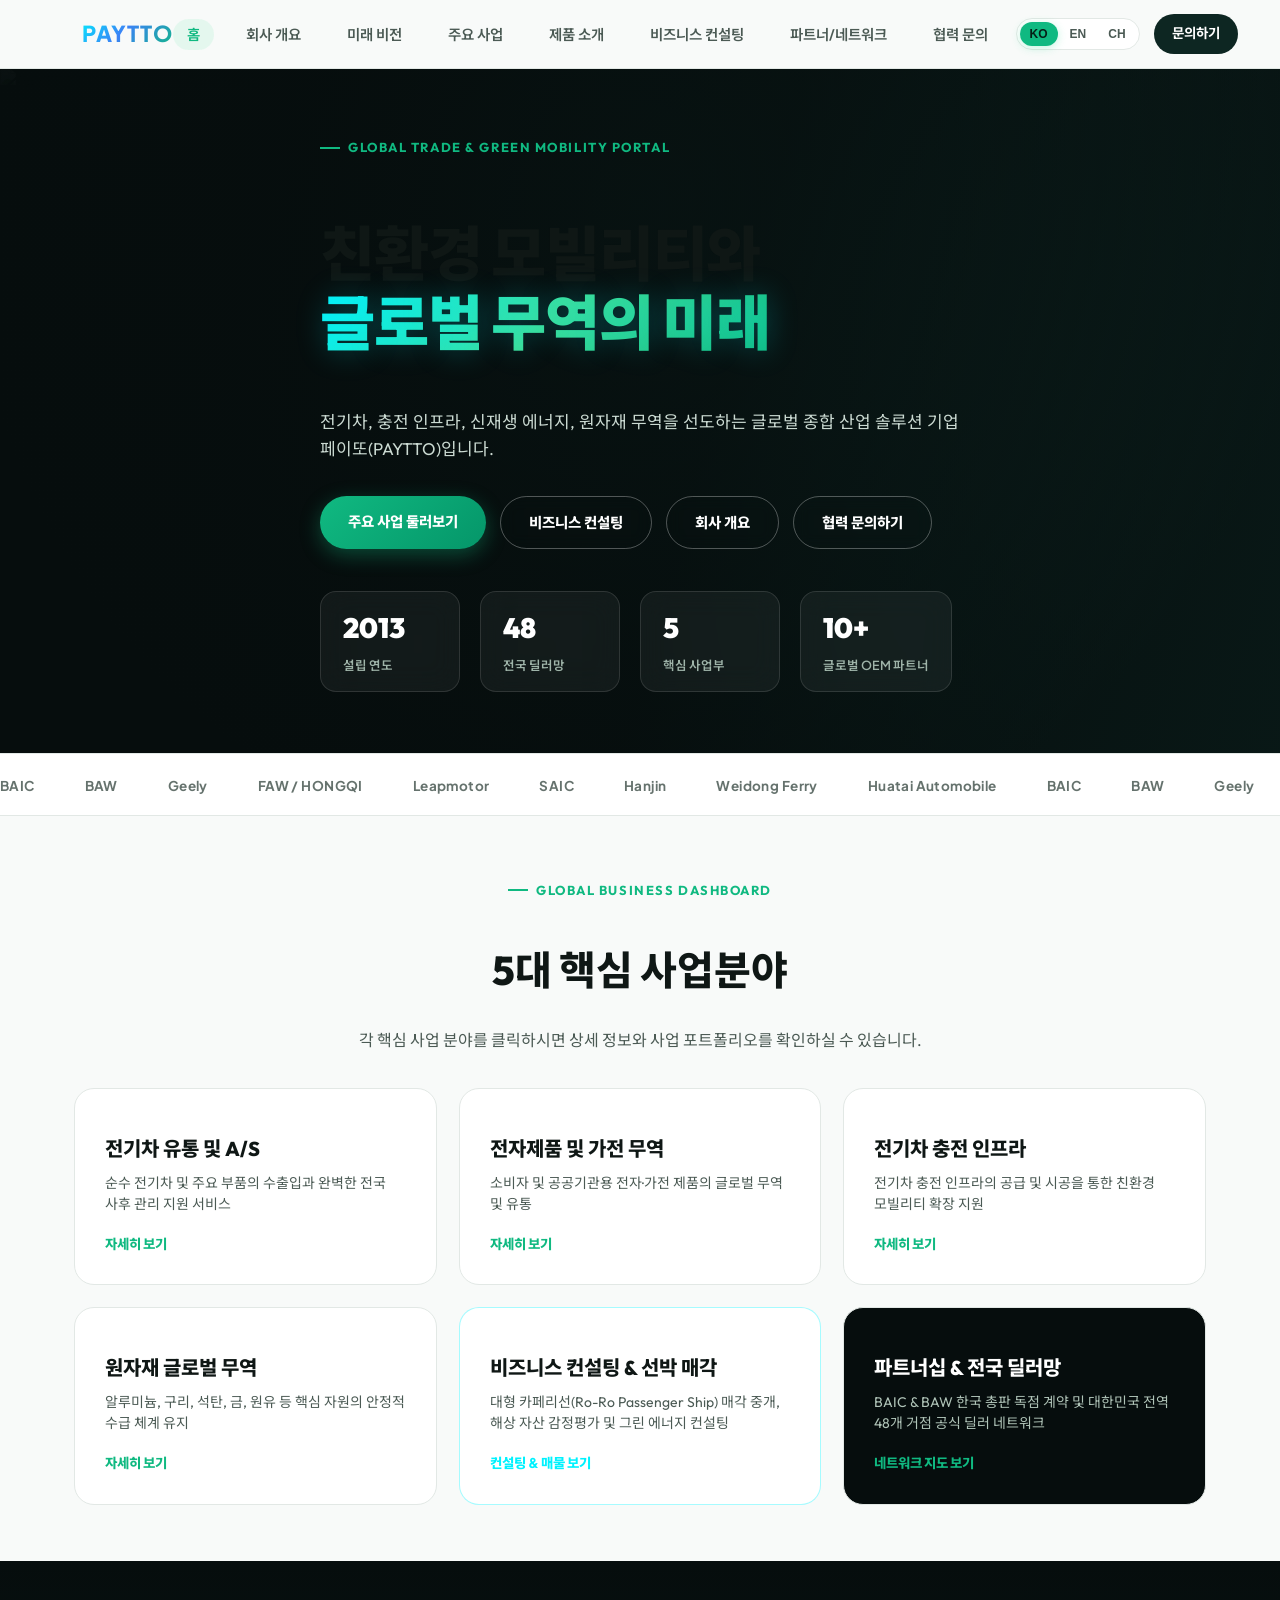
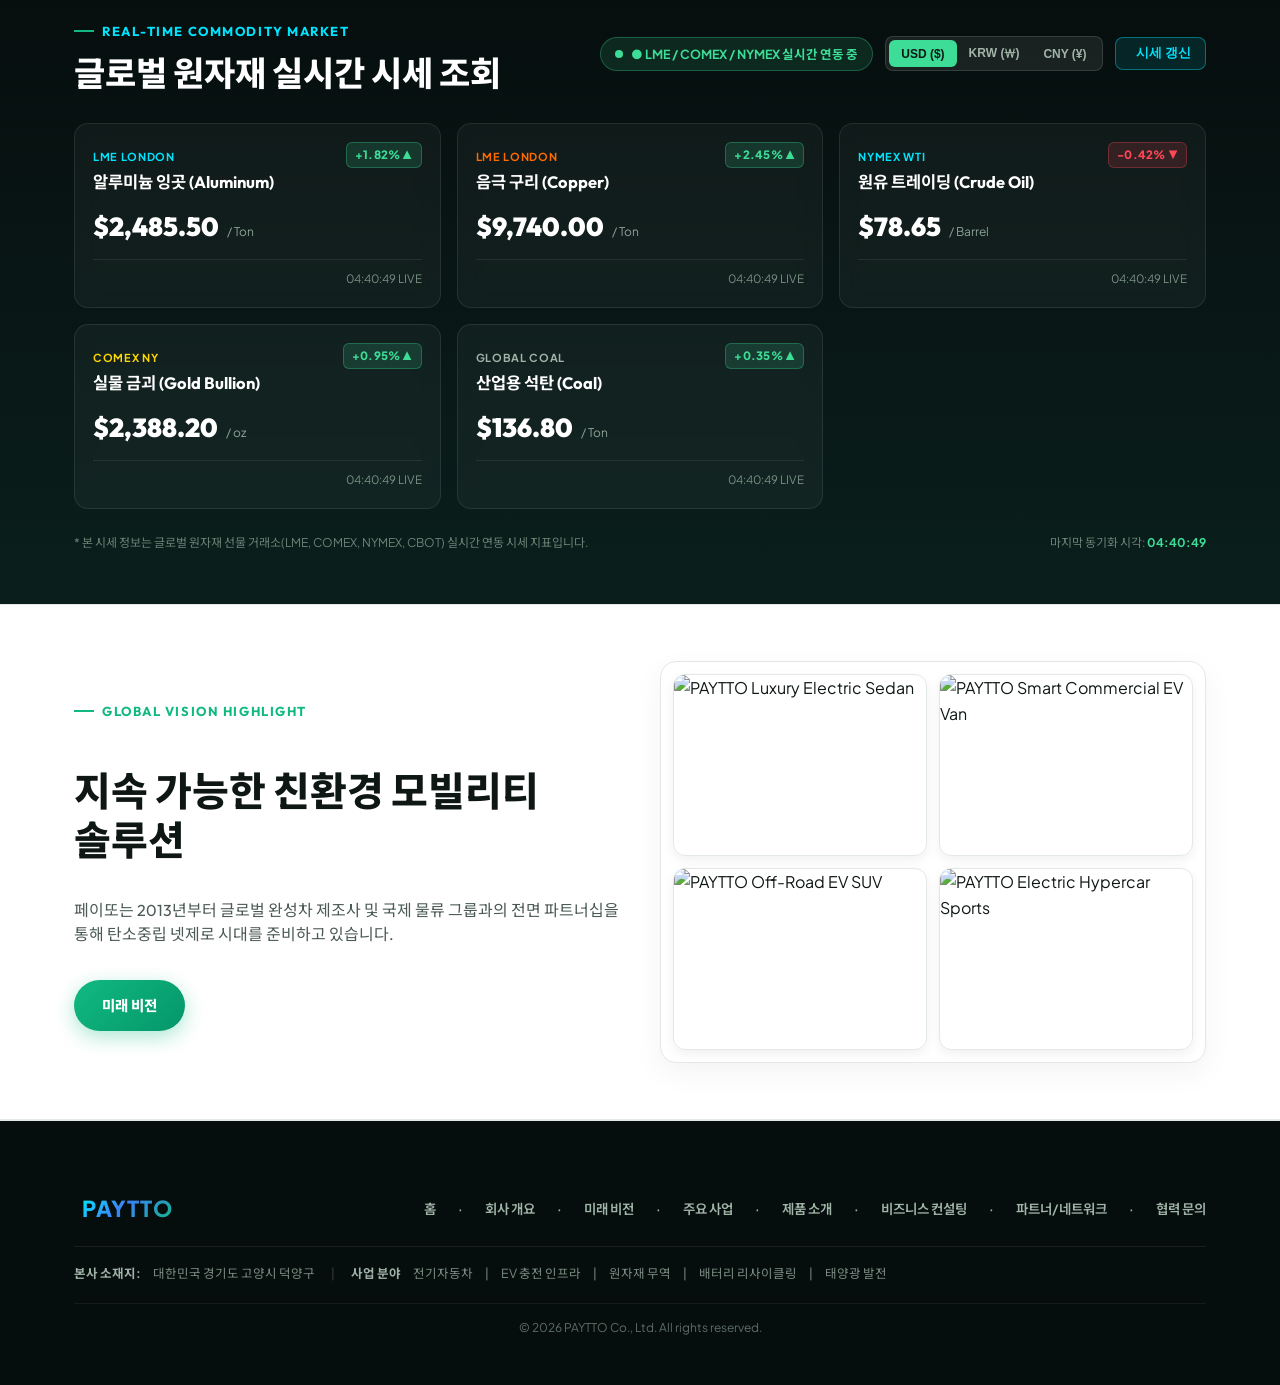
==== commit 5a7fe468: "feat: Remove 'Future Green Products' text and CMS monitoring card from charging section" ====
--- a/template.html
+++ b/template.html
@@ -1647,7 +1647,7 @@
           <img loading="lazy" src="__CHARGING__" alt="PAYTTO EV Charging Infrastructure" style="width:100%;height:auto;max-height:480px;object-fit:cover;display:block;">
         </div>
 
-        <div class="grid g3">
+        <div class="grid g2">
           <div class="card">
             <div class="num"><i class=\"fa-solid fa-bolt\" style="color:#00e5ff;"></i></div>
             <h3 data-i18n="charger-fast-title">초급속 EV 충전 인프라</h3>
@@ -1657,11 +1657,6 @@
             <div class="num"><i class=\"fa-solid fa-charging-station\" style="color:#3ddc97;"></i></div>
             <h3 data-i18n="charger-slow-title">완속 &amp; 모듈형 충전 시스템</h3>
             <p data-i18n="charger-slow-desc">아파트 단지, 공용 주차장 및 오피스 맞춤형 스마트 완속/모듈형 충전 솔루션</p>
-          </div>
-          <div class="card">
-            <div class="num"><i class=\"fa-solid fa-server\" style="color:#ff7f50;"></i></div>
-            <h3 data-i18n="charger-cms-title">통합 관제 &amp; 스마트 결제</h3>
-            <p data-i18n="charger-cms-desc">24시간 모니터링, 실시간 원격 진단 및 모바일 결제 통합 운영 시스템</p>
           </div>
         </div>
       </div>
@@ -1679,7 +1674,7 @@
           <img loading="lazy" src="__BIZ_RAW_MATERIALS__" alt="PAYTTO Raw materials" style="width:100%;height:auto;max-height:480px;object-fit:cover;display:block;">
         </div>
 
-        <div class="grid g3">
+        <div class="grid g2">
           <div class="card">
             <div class="num"><i class=\"fa-solid fa-cubes\" style="color:#e5e5e5;"></i></div>
             <h3 data-i18n="item-aluminum-title">알루미늄 잉곳</h3>
@@ -1945,21 +1940,15 @@
       <div class="wrap">
         <div class="sectionhead">
           <div class="eyebrow" style="justify-content:center;" data-i18n="prod-cat3-tag">03. 초급속 EV 충전 인프라</div>
-          <h2 class="title" data-i18n="prod-cat3-title">100kW~350kW 초급속 충전 &amp; 통합 CMS 솔루션</h2>
+          <h2 class="title" data-i18n="prod-cat3-title">초급속 EV 충전 인프라</h2>
           <p class="lede" data-i18n="prod-charge-page-desc">공공기관, 지자체 거점, 대형 주차시설 전용 고효율 초급속 충전 인프라와 24시간 관제 솔루션을 공급합니다.</p>
         </div>
-        <div class="grid g2" style="gap:20px;margin-bottom:24px;">
+        <div style="max-width:700px;margin:0 auto 24px;">
           <div class="card" style="padding:20px;background:#ffffff;">
             <img loading="lazy" src="__CHARGING__" class="clickable-img" onclick="openImageModal('__CHARGING__', '초급속 EV 충전 인프라 (100kW~350kW)')" alt="EV Fast Charger" style="width:100%;height:220px;object-fit:cover;border-radius:12px;margin-bottom:16px;">
             <span class="badge-box">Ultra Fast 350kW</span>
             <h3 style="font-size:19px;margin:8px 0 6px;" data-i18n="prod-charge-title">초급속 EV 충전 인프라</h3>
             <p style="font-size:14px;color:var(--sub);margin:0;" data-i18n="prod-charge-desc">공공기관 및 지자체 거점 전용 100kW~350kW 초급속 고효율 충전기 보급</p>
-          </div>
-          <div class="card" style="padding:20px;background:#ffffff;">
-            <div class="num"><i class="fa-solid fa-server" style="color:#00e5ff;"></i></div>
-            <span class="badge-box">Integrated CMS &amp; Mobile</span>
-            <h3 style="font-size:19px;margin:10px 0 6px;" data-i18n="charger-cms-title">통합 CMS &amp; 모바일 간편 결제</h3>
-            <p style="font-size:14px;color:var(--sub);margin:0;" data-i18n="charger-cms-desc">24시간 실시간 충전기 모니터링, 원격 장애 진단 및 App/NFC 모바일 간편 결제 통합 운영</p>
           </div>
         </div>
       </div>
@@ -2316,7 +2305,7 @@
       "prod-cat2-title": "글로벌 무역 원자재 & 전략 자원 포트폴리오",
       "prod-cat2-desc": "알루미늄, 구리, 석탄, 금, 원유까지 안정적인 글로벌 수급 생태계를 운영합니다.",
       "prod-cat3-tag": "03. EV 충전기 & 특수 그린 솔루션",
-      "prod-cat3-title": "초급속 충전 인프라 & 미래 그린 제품",
+      "prod-cat3-title": "초급속 EV 충전 인프라",
       "prod-charge-title": "초급속 EV 충전 인프라",
       "prod-charge-desc": "공공기관 및 지자체 거점 전용 100kW~350kW 초급속 고효율 충전기 보급",
       "prod-recycle-title": "배터리 리사이클링",
@@ -2490,9 +2479,6 @@
       "charger-fast-desc": "공공기관 및 지자체 거점 전용 100kW~350kW 초급속 고효율 충전기 보급",
       "charger-slow-title": "완속 &amp; 모듈형 충전 시스템",
       "charger-slow-desc": "아파트 단지, 공용 주차장 및 오피스 맞춤형 스마트 완속/모듈형 충전 솔루션",
-      "charger-cms-title": "통합 관제 &amp; 스마트 결제",
-      "charger-cms-desc": "24시간 모니터링, 실시간 원격 진단 및 모바일 결제 통합 운영 시스템",
-
       "business-title": "5대 핵심 축, 하나의 통합 산업 시스템",
       "business-desc": "지속 가능한 모빌리티와 글로벌 무역의 전 가치 사슬을 운영합니다.",
       "biz1-title": "전기차 유통 및 A/S",
@@ -2723,7 +2709,7 @@
       "prod-cat2-title": "Global Raw Materials & Strategic Commodity Portfolio",
       "prod-cat2-desc": "Operating stable global supply chains for aluminum, copper, coal, gold, and crude oil.",
       "prod-cat3-tag": "03. EV Chargers & Special Green Solutions",
-      "prod-cat3-title": "Ultra-Fast Charging Infrastructure & Future Green Products",
+      "prod-cat3-title": "Ultra-Fast EV Charging Infrastructure",
       "prod-vid1-title": "Amphibious Vehicle Reel Demonstration",
       "prod-vid1-desc": "2025 KINTEX exhibited amphibious special mobility live land & water demonstration video",
       "prod-vid2-title": "Smart Modular Space Capsule Video Reel",
@@ -3135,7 +3121,7 @@
       "prod-cat2-title": "全球贸易大宗原材料与战略资源组合",
       "prod-cat2-desc": "运营涵盖铝、铜、煤炭、黄金与原油的稳定全球供应生态。",
       "prod-cat3-tag": "03. 电动车充电桩与特种绿色方案",
-      "prod-cat3-title": "超快充电基础设施与未来绿色产品",
+      "prod-cat3-title": "超快 EV 充电基础设施",
       "prod-vid1-title": "水陆两栖车实物演示与宣传视频",
       "prod-vid1-desc": "2025 KINTEX 展出水陆两栖特种出行实物演示及陆海行驶视频",
       "prod-vid2-title": "智能模块化太空舱宣传视频",
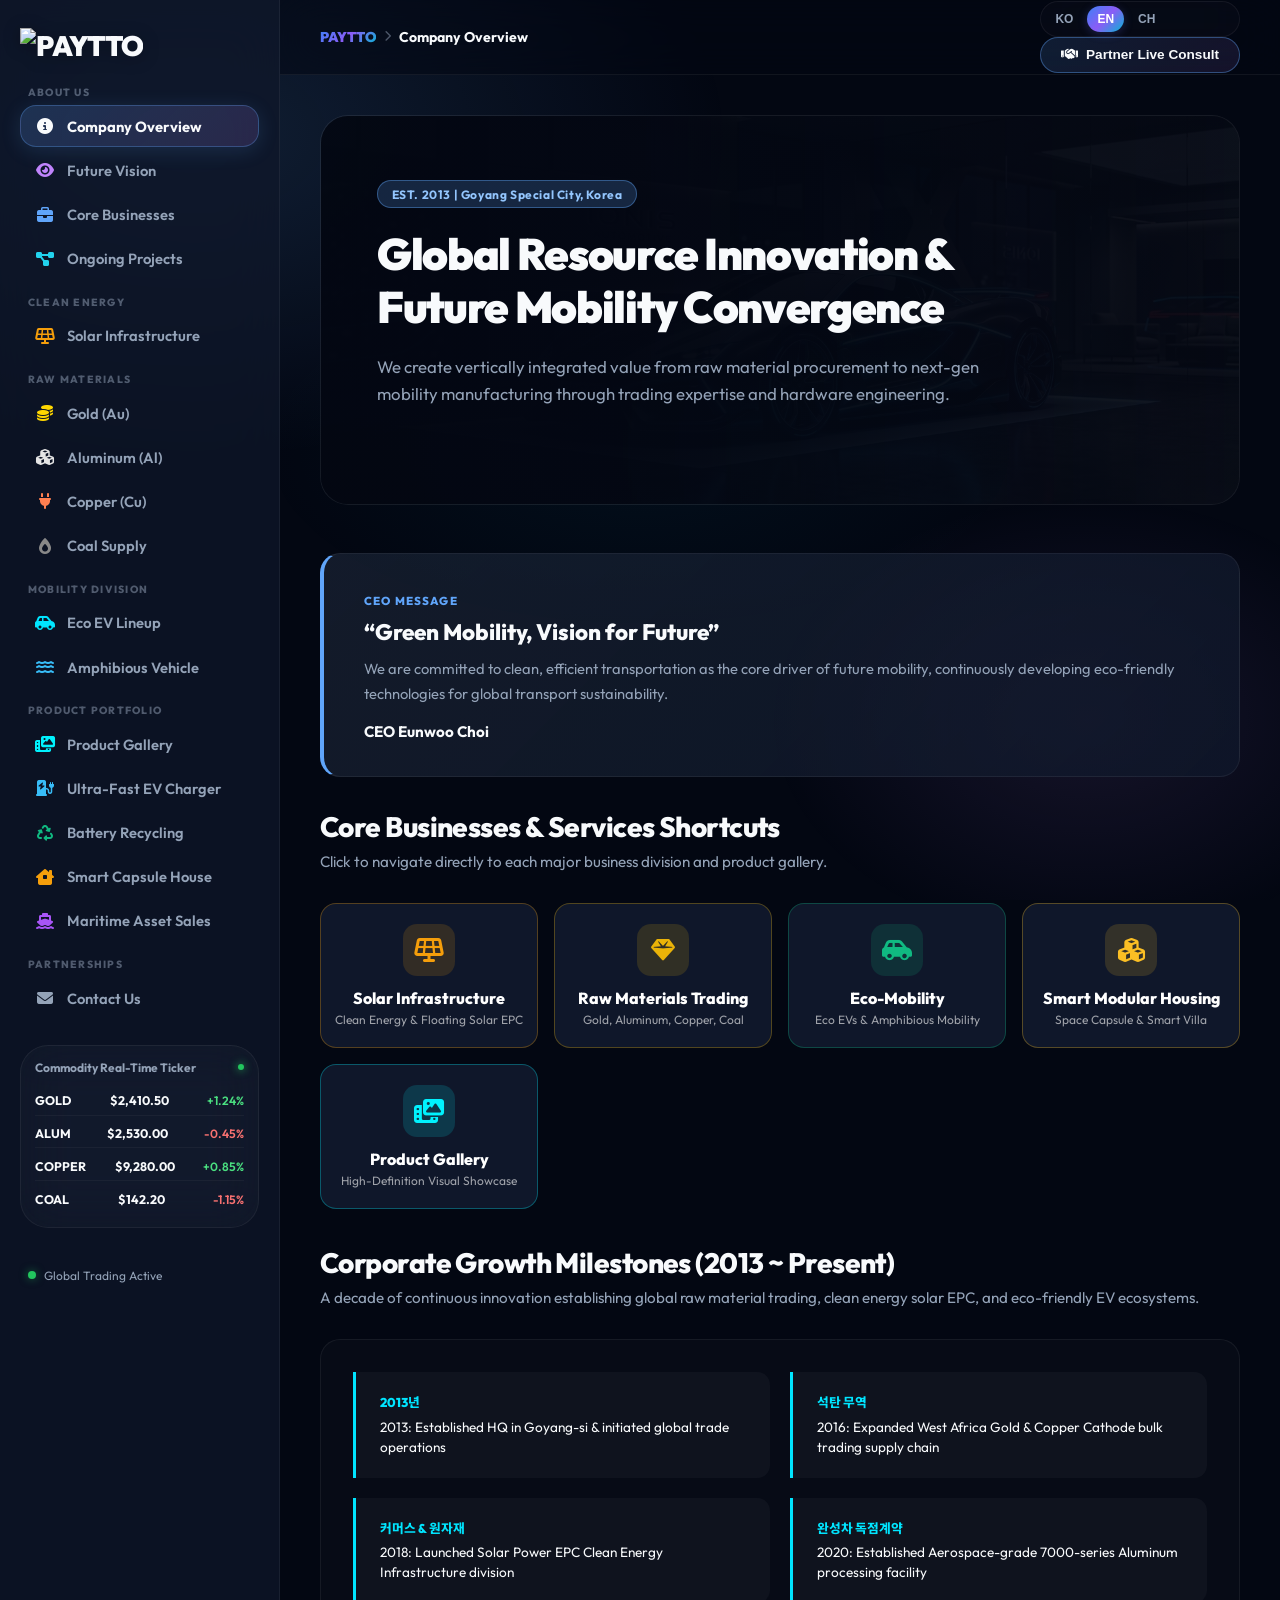
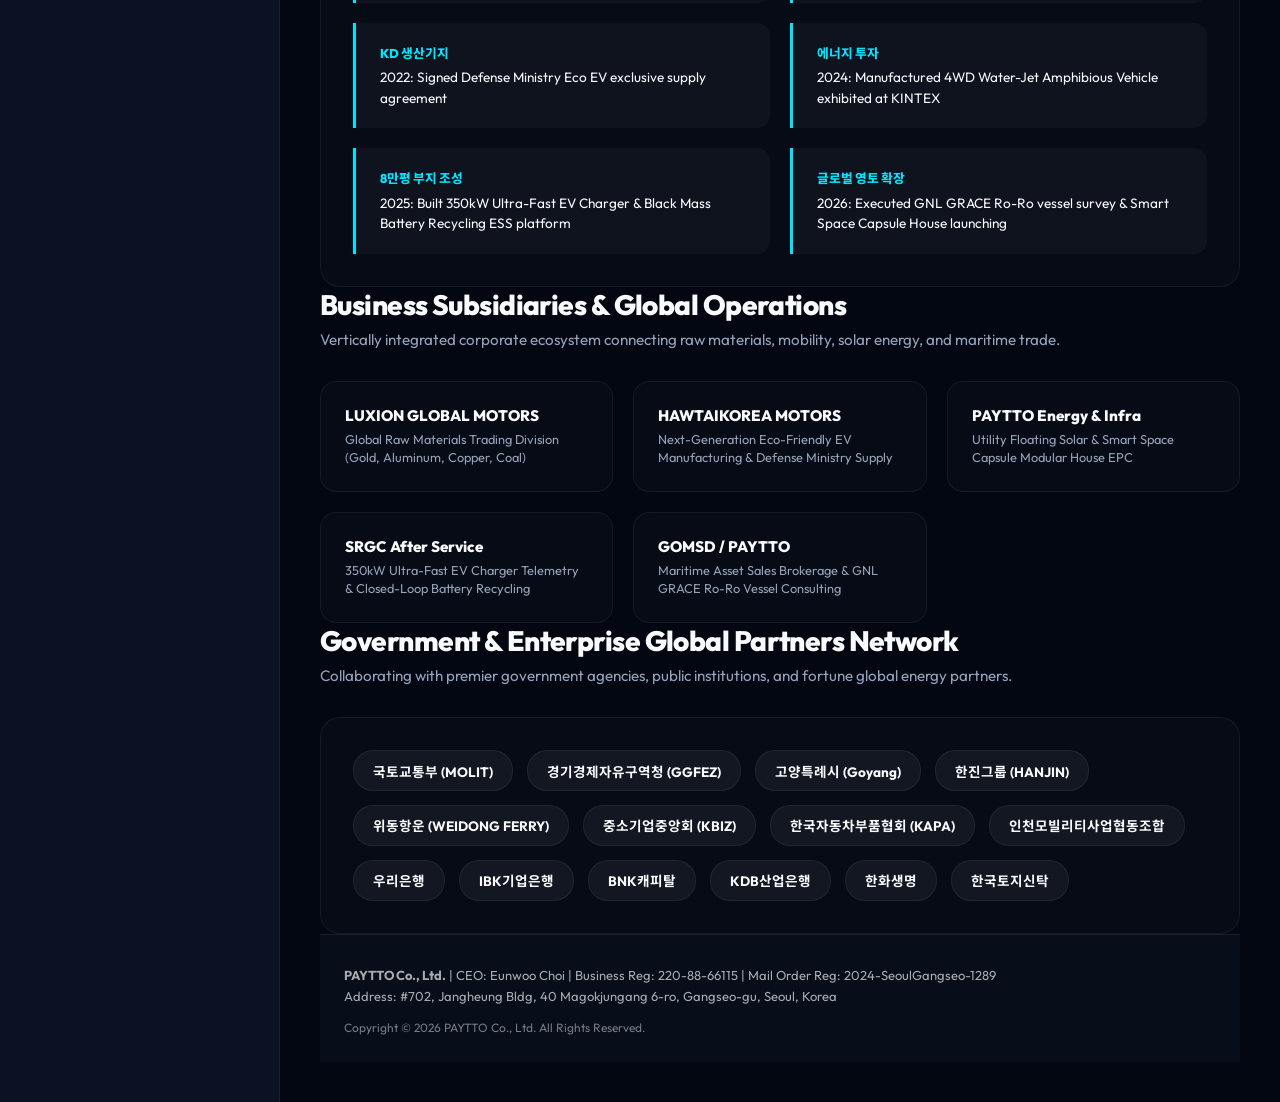
==== commit f2439beb: "perf: de-inline base64 assets → external files (22.7MB → 320KB HTML) index.html에 base64로 임베드돼 있던 이미지" ====
--- a/template.html
+++ b/template.html
@@ -1,3704 +1,4848 @@
 <!DOCTYPE html>
 <html lang="ko">
 <head>
-  <meta charset="UTF-8">
-  <meta name="viewport" content="width=device-width, initial-scale=1.0, maximum-scale=5.0">
-  <title data-i18n="doc-title">PAYTTO 페이또 | Green Mobility, Vision for Future</title>
-  <link rel="icon" type="image/svg+xml" href="__FAVICON__">
-  <link rel="stylesheet" href="https://cdnjs.cloudflare.com/ajax/libs/font-awesome/6.4.0/css/all.min.css">
-  <link href="https://fonts.googleapis.com/css2?family=Plus+Jakarta+Sans:wght@300;400;500;600;700;800&family=Outfit:wght@300;400;500;600;700;800;900&family=Noto+Sans+KR:wght@300;400;500;700;900&display=swap" rel="stylesheet">
-  <style>
-    :root{
-      --navy:#0d2622;
-      --navy-deep:#060d0d;
-      --orange:#10b981;
-      --cyan:#00f2fe;
-      --ink:#0f1715;
-      --sub:#4b5a54;
-      --bg:#f8faf9;
-      --panel:#ffffff;
-      --line:#e2e8e5;
-      --radius:16px;
-      --accent-gradient: linear-gradient(135deg, #00f2fe 0%, #3b82f6 45%, #10b981 100%);
-      --glow-cyan: rgba(0, 242, 254, 0.25);
-      --glow-emerald: rgba(16, 185, 129, 0.25);
-    }
-    @media (prefers-color-scheme: dark){
-      :root{
-        --ink:#f0f7f4;
-        --sub:#a0b4aa;
-        --bg:#060d0d;
-        --panel:#0e1b19;
-        --line:#1a2e2b;
-        --navy:#1a3d37;
-        --navy-deep:#040909;
-      }
-    }
-    :root[data-theme="dark"]{
-      --ink:#f0f7f4; --sub:#a0b4aa; --bg:#060d0d; --panel:#0e1b19; --line:#1a2e2b; --navy:#1a3d37; --navy-deep:#040909;
-    }
-    :root[data-theme="light"]{
-      --ink:#0f1715; --sub:#4b5a54; --bg:#f8faf9; --panel:#ffffff; --line:#e2e8e5; --navy:#0d2622; --navy-deep:#060d0d;
-    }
-    *{box-sizing:border-box;}
-    body{
-      margin:0;
-      font-family:'Plus Jakarta Sans', 'Outfit', 'Noto Sans KR', -apple-system, BlinkMacSystemFont, "Segoe UI", Roboto, sans-serif;
-      background:var(--bg);
-      color:var(--ink);
-      line-height:1.6;
-      overflow-x:hidden;
-      min-height: 100vh;
-      display: flex;
-      flex-direction: column;
-      word-break: keep-all;
-      overflow-wrap: break-word;
-    }
-    h1,h2,h3,.navcta,.btn,nav ul li a,.eyebrow,footer h4,.card .num,p,.lede{
-      font-family:'Outfit', 'Noto Sans KR', -apple-system, BlinkMacSystemFont, "Segoe UI", Roboto, sans-serif;
-      word-break: keep-all;
-      overflow-wrap: break-word;
-    }
-    a{color:inherit;text-decoration:none;}
-    img{max-width:100%;height:auto;display:block;}
-    .wrap{max-width:1180px;margin:0 auto;padding:0 24px;}
-    main { flex: 1; }
-    
-    .eyebrow{
-      display:inline-flex;align-items:center;gap:8px;
-      font-size:13px;font-weight:700;letter-spacing:.12em;text-transform:uppercase;
-      color:var(--orange);margin-bottom:12px;
-    }
-    .eyebrow::before{content:"";width:20px;height:2px;background:var(--orange);display:inline-block;}
-    h2.title{font-size:clamp(24px,3.8vw,40px);font-weight:800;color:var(--ink);line-height:1.22;}
-    p.lede{color:var(--sub);font-size:16px;max-width:680px;margin-top:12px;line-height:1.5;}
-
-    /* BRAND LOGO FROM RESOURCE */
-    .brand-logo {
-      display: inline-flex;
-      align-items: center;
-      gap: 8px;
-      font-size: 22px;
-      font-weight: 900;
-      letter-spacing: 0.04em;
-      text-decoration: none;
-      color: var(--ink);
-      cursor: pointer;
-      transition: transform 0.2s ease;
-    }
-    .brand-logo:hover {
-      transform: scale(1.03);
-    }
-    .brand-logo .logo-icon {
-      font-size: 22px;
-      color: #00e5ff;
-      filter: drop-shadow(0 0 8px rgba(0, 229, 255, 0.7));
-      animation: pulse-gem 3s ease-in-out infinite alternate;
-    }
-    .brand-logo .logo-text {
-      background: var(--accent-gradient);
-      -webkit-background-clip: text;
-      -webkit-text-fill-color: transparent;
-      font-weight: 900;
-      letter-spacing: 0.05em;
-    }
-    @keyframes pulse-gem {
-      0% { transform: scale(1); filter: drop-shadow(0 0 6px rgba(0, 229, 255, 0.5)); }
-      100% { transform: scale(1.12); filter: drop-shadow(0 0 14px rgba(0, 229, 255, 0.9)); }
-    }
-
-    /* NAV */
-    header{
-      position:sticky;top:0;z-index:50;
-      background:color-mix(in srgb, var(--bg) 90%, transparent);
-      backdrop-filter:blur(12px);
-      -webkit-backdrop-filter:blur(12px);
-      border-bottom:1px solid var(--line);
-    }
-    nav{display:flex;align-items:center;justify-content:space-between;max-width:1180px;margin:0 auto;padding:14px 24px;}
-    nav ul{display:flex;gap:18px;list-style:none;margin:0;padding:0;}
-    nav ul li a{
-      font-size:14.5px;
-      font-weight:600;
-      color:var(--sub);
-      transition:all .2s;
-      padding:6px 14px;
-      border-radius:999px;
-      white-space: nowrap;
-    }
-    nav ul li a:hover, nav ul li a.active{
-      color:var(--orange);
-      background: rgba(61, 220, 151, 0.1);
-    }
-    nav .navlinks{display:flex;align-items:center;gap:14px;}
-    .navcta{background:var(--navy);color:#fff !important;padding:9px 18px;border-radius:999px;font-weight:700;font-size:13.5px;transition:opacity 0.2s;cursor:pointer;white-space:nowrap;}
-    .navcta:hover{opacity:0.9;}
-
-    /* MOBILE MENU TOGGLE BUTTON */
-    .mobile-menu-btn {
-      display: none;
-      background: transparent;
-      border: 0;
-      font-size: 22px;
-      color: var(--ink);
-      cursor: pointer;
-      padding: 6px;
-    }
-
-    /* LANGUAGE SELECTOR */
-    .lang-switcher {
-      display: flex;
-      align-items: center;
-      background: var(--panel);
-      border: 1px solid var(--line);
-      border-radius: 999px;
-      padding: 3px;
-      gap: 2px;
+    <meta charset="UTF-8">
+    <meta name="viewport" content="width=device-width, initial-scale=1.0">
+    <title>페이또 | 글로벌 원자재 & 미래 모빌리티 리더</title>
+    <meta name="description" content="페이또는 금, 알루미늄, 구리, 석탄 등 핵심 원자재의 글로벌 트레이딩과 미래 첨단 친환경 모빌리티 개발을 선도하는 혁신 기업입니다.">
+    <link rel="stylesheet" href="style.css?v=7">
+    <link rel="stylesheet" href="https://cdnjs.cloudflare.com/ajax/libs/font-awesome/6.4.0/css/all.min.css">
+    <link href="https://fonts.googleapis.com/css2?family=Outfit:wght@300;400;500;600;700;800;900&family=Noto+Sans+KR:wght@300;400;500;700;900&display=swap" rel="stylesheet">
+<style>
+:root {
+    --bg-color: #030712;
+    --sidebar-bg: rgba(15, 23, 42, 0.75);
+    --card-bg: rgba(255, 255, 255, 0.02);
+    --card-hover-bg: rgba(255, 255, 255, 0.06);
+    --accent-color: #60a5fa;
+    --accent-secondary: #c084fc;
+    --accent-gradient: linear-gradient(135deg, #3b82f6 0%, #8b5cf6 50%, #06b6d4 100%);
+    --text-primary: #f8fafc;
+    --text-secondary: #94a3b8;
+    --border-color: rgba(255, 255, 255, 0.06);
+    --border-glow: rgba(96, 165, 250, 0.15);
+    --glass-blur: blur(24px);
+    --shadow-lg: 0 20px 40px rgba(0, 0, 0, 0.5);
+    --transition-smooth: cubic-bezier(0.4, 0, 0.2, 1);
+    --transition-spring: cubic-bezier(0.34, 1.56, 0.64, 1);
+}
+
+/* Reset */
+* {
+    margin: 0;
+    padding: 0;
+    box-sizing: border-box;
+}
+
+body {
+    font-family: 'Outfit', 'Noto Sans KR', -apple-system, BlinkMacSystemFont, sans-serif;
+    background-color: var(--bg-color);
+    color: var(--text-primary);
+    overflow-x: hidden;
+    min-height: 100vh;
+    width: 100%;
+}
+
+/* Aurora background */
+body::before {
+    content: '';
+    position: fixed;
+    top: 0;
+    left: 0;
+    right: 0;
+    bottom: 0;
+    background: 
+        radial-gradient(ellipse 70% 60% at 15% 15%, rgba(96, 165, 250, 0.15) 0%, transparent 60%),
+        radial-gradient(ellipse 50% 50% at 85% 80%, rgba(192, 132, 252, 0.1) 0%, transparent 50%),
+        radial-gradient(ellipse 60% 40% at 50% 50%, rgba(6, 182, 212, 0.05) 0%, transparent 50%);
+    z-index: 0;
+    pointer-events: none;
+    animation: aurora-flow 25s ease-in-out infinite alternate;
+}
+
+@keyframes aurora-flow {
+    0% { transform: scale(1) translate(0, 0); opacity: 0.9; }
+    50% { transform: scale(1.1) translate(2%, 3%); opacity: 1; }
+    100% { transform: scale(1) translate(-1%, -2%); opacity: 0.9; }
+}
+
+.app-container {
+    display: flex;
+    min-height: 100vh;
+    width: 100%;
+    position: relative;
+    z-index: 1;
+}
+
+/* Sidebar Styling */
+.sidebar {
+    width: 280px;
+    background: var(--sidebar-bg);
+    backdrop-filter: var(--glass-blur);
+    -webkit-backdrop-filter: var(--glass-blur);
+    border-right: 1px solid var(--border-color);
+    padding: 1.5rem 1.25rem;
+    display: flex;
+    flex-direction: column;
+    z-index: 10;
+    overflow-y: auto;
+    scrollbar-width: thin;
+    scrollbar-color: rgba(255, 255, 255, 0.1) transparent;
+}
+
+.sidebar::-webkit-scrollbar {
+    width: 4px;
+}
+
+.sidebar::-webkit-scrollbar-track {
+    background: transparent;
+}
+
+.sidebar::-webkit-scrollbar-thumb {
+    background: rgba(255, 255, 255, 0.1);
+    border-radius: 10px;
+}
+
+.sidebar::-webkit-scrollbar-thumb:hover {
+    background: rgba(255, 255, 255, 0.2);
+}
+
+.logo {
+    display: flex;
+    align-items: center;
+    gap: 0.75rem;
+    font-size: 1.75rem;
+    font-weight: 900;
+    letter-spacing: -0.03em;
+    cursor: pointer;
+    margin-bottom: 1.25rem;
+    padding-left: 0.5rem;
+    color: var(--text-primary);
+}
+
+.logo span {
+    background: var(--accent-gradient);
+    -webkit-background-clip: text;
+    -webkit-text-fill-color: transparent;
+}
+
+.logo i {
+    font-size: 1.5rem;
+    color: #00e5ff;
+    filter: drop-shadow(0 0 8px rgba(0, 229, 255, 0.6));
+}
+
+.nav-group-title {
+    font-size: 0.65rem;
+    font-weight: 800;
+    letter-spacing: 0.12em;
+    text-transform: uppercase;
+    color: var(--text-secondary);
+    opacity: 0.5;
+    margin: 1rem 0 0.4rem 0.5rem;
+}
+
+.nav-group-title:first-of-type {
+    margin-top: 0;
+}
+
+nav ul {
+    list-style: none;
+}
+
+nav li {
+    padding: 0.65rem 0.85rem;
+    border-radius: 1rem;
+    cursor: pointer;
+    display: flex;
+    align-items: center;
+    gap: 0.75rem;
+    color: var(--text-secondary);
+    font-size: 0.92rem;
+    font-weight: 600;
+    transition: all 0.35s var(--transition-spring);
+    margin-bottom: 0.15rem;
+    border: 1px solid transparent;
+}
+
+nav li i {
+    font-size: 1rem;
+    width: 20px;
+    text-align: center;
+}
+
+nav li:hover {
+    background: var(--card-hover-bg);
+    color: var(--text-primary);
+    transform: translateX(6px);
+    border-color: rgba(255, 255, 255, 0.05);
+}
+
+nav li.active {
+    background: linear-gradient(135deg, rgba(96, 165, 250, 0.2) 0%, rgba(192, 132, 252, 0.15) 100%);
+    color: var(--text-primary);
+    border-color: rgba(96, 165, 250, 0.3);
+    box-shadow: 0 4px 20px rgba(96, 165, 250, 0.15);
+    font-weight: 700;
+}
+
+/* Glassmorphism Card Utility */
+.glass-card {
+    background: var(--card-bg);
+    backdrop-filter: var(--glass-blur);
+    -webkit-backdrop-filter: var(--glass-blur);
+    border: 1px solid var(--border-color);
+    border-radius: 1.75rem;
+    transition: all 0.4s var(--transition-spring);
+}
+
+.hover-glow:hover {
+    border-color: rgba(96, 165, 250, 0.35);
+    box-shadow: 0 15px 35px rgba(0, 0, 0, 0.3), 0 0 25px rgba(96, 165, 250, 0.08);
+    background: var(--card-hover-bg);
+    transform: translateY(-6px) scale(1.015);
+    cursor: pointer;
+}
+
+/* Ticker widget styling */
+.ticker-widget {
+    margin-top: 1.5rem;
+    margin-bottom: 1rem;
+    padding: 0.85rem;
+}
+
+.ticker-header {
+    display: flex;
+    justify-content: space-between;
+    align-items: center;
+    font-size: 0.75rem;
+    color: var(--text-secondary);
+    font-weight: 700;
+    margin-bottom: 0.75rem;
+}
+
+.pulse-dot {
+    width: 6px;
+    height: 6px;
+    background-color: #22c55e;
+    border-radius: 50%;
+    box-shadow: 0 0 8px #22c55e;
+    animation: pulse 1.5s infinite;
+}
+
+@keyframes pulse {
+    0% { transform: scale(0.95); box-shadow: 0 0 0 0 rgba(34, 197, 94, 0.7); }
+    70% { transform: scale(1); box-shadow: 0 0 0 6px rgba(34, 197, 94, 0); }
+    100% { transform: scale(0.95); box-shadow: 0 0 0 0 rgba(34, 197, 94, 0); }
+}
+
+.ticker-body {
+    display: flex;
+    flex-direction: column;
+    gap: 0.25rem;
+}
+
+.ticker-item {
+    display: flex;
+    justify-content: space-between;
+    align-items: center;
+    font-size: 0.78rem;
+    padding: 0.4rem 0;
+    border-bottom: 1px solid rgba(255, 255, 255, 0.04);
+}
+
+.ticker-item:last-child {
+    border-bottom: none;
+}
+
+.ticker-item .label {
+    font-size: 0.78rem;
+    font-weight: 700;
+    color: var(--text-primary);
+}
+
+.ticker-item .value {
+    font-size: 0.78rem;
+    font-weight: 700;
+    color: var(--text-primary);
+}
+
+.ticker-item .change {
+    font-size: 0.75rem;
+    font-weight: 600;
+}
+
+.ticker-item .change.positive { color: #4ade80; }
+.ticker-item .change.negative { color: #f87171; }
+
+.status-indicator {
+    display: flex;
+    align-items: center;
+    gap: 0.5rem;
+    font-size: 0.75rem;
+    color: var(--text-secondary);
+    padding-left: 0.5rem;
+    margin-top: 1.5rem;
+}
+
+.status-indicator .dot {
+    width: 8px;
+    height: 8px;
+    border-radius: 50%;
+}
+
+.status-indicator .dot.green {
+    background-color: #22c55e;
+    box-shadow: 0 0 8px rgba(34, 197, 94, 0.5);
+}
+
+/* Main Content Styling */
+.main-content {
+    flex: 1;
+    display: flex;
+    flex-direction: column;
+    min-height: 100vh;
+    overflow-y: auto;
+    overflow-x: hidden;
+    position: relative;
+}
+
+.main-header {
+    height: 75px;
+    padding: 0 2.5rem;
+    border-bottom: 1px solid var(--border-color);
+    display: flex;
+    align-items: center;
+    justify-content: space-between;
+    background: rgba(3, 7, 18, 0.5);
+    backdrop-filter: var(--glass-blur);
+    -webkit-backdrop-filter: var(--glass-blur);
+    z-index: 5;
+}
+
+.breadcrumb {
+    display: flex;
+    align-items: center;
+    gap: 0.5rem;
+    font-size: 0.88rem;
+}
+
+.breadcrumb .root-path {
+    font-weight: 900;
+    background: var(--accent-gradient);
+    -webkit-background-clip: text;
+    -webkit-text-fill-color: transparent;
+    letter-spacing: -0.02em;
+}
+
+.breadcrumb .separator {
+    font-size: 0.7rem;
+    color: var(--text-secondary);
+    opacity: 0.5;
+}
+
+.breadcrumb .current-path {
+    color: var(--text-primary);
+    font-weight: 700;
+}
+
+.quote-btn {
+    background: linear-gradient(135deg, rgba(96, 165, 250, 0.15) 0%, rgba(192, 132, 252, 0.1) 100%);
+    border: 1px solid rgba(96, 165, 250, 0.4);
+    color: var(--text-primary);
+    padding: 0.6rem 1.25rem;
+    border-radius: 2.5rem;
+    font-size: 0.85rem;
+    font-weight: 600;
+    cursor: pointer;
+    display: flex;
+    align-items: center;
+    gap: 0.5rem;
+    transition: all 0.3s var(--transition-smooth);
+}
+
+.quote-btn:hover {
+    border-color: rgba(96, 165, 250, 0.8);
+    box-shadow: 0 0 15px rgba(96, 165, 250, 0.2);
+    transform: translateY(-1px);
+}
+
+/* Scrollable Container for sections */
+.scroll-container {
+    flex: 1;
+    overflow-y: auto;
+    padding: 2.5rem;
+    position: relative;
+}
+
+/* Scrollbar Customization */
+.scroll-container::-webkit-scrollbar {
+    width: 6px;
+}
+.scroll-container::-webkit-scrollbar-track {
+    background: transparent;
+}
+.scroll-container::-webkit-scrollbar-thumb {
+    background: rgba(255, 255, 255, 0.1);
+    border-radius: 3px;
+}
+.scroll-container::-webkit-scrollbar-thumb:hover {
+    background: rgba(255, 255, 255, 0.2);
+}
+
+/* Section Common */
+.content-section {
+    width: 100%;
+    animation: fadeInUp 0.6s var(--transition-smooth) forwards;
+}
+
+@keyframes fadeInUp {
+    from { opacity: 0; transform: translateY(15px); }
+    to { opacity: 1; transform: translateY(0); }
+}
+
+/* Section: Company Intro - Hero Banner */
+.hero-banner {
+    width: 100%;
+    min-height: 380px;
+    padding: 4rem 3.5rem;
+    display: flex;
+    align-items: center;
+    position: relative;
+    overflow: hidden;
+    margin-bottom: 3rem;
+}
+
+.hero-banner::before {
+    content: '';
+    position: absolute;
+    top: 0;
+    left: 0;
+    right: 0;
+    bottom: 0;
+    background: url('assets/concept_car.jpg') no-repeat center center/cover;
+    opacity: 0.15;
+    z-index: 0;
+    filter: brightness(0.6) contrast(1.1);
+}
+
+.hero-overlay {
+    position: absolute;
+    top: 0;
+    left: 0;
+    right: 0;
+    bottom: 0;
+    background: linear-gradient(90deg, rgba(3, 7, 18, 0.95) 30%, rgba(3, 7, 18, 0.3) 100%);
+    z-index: 1;
+}
+
+.hero-text-wrap {
+    position: relative;
+    z-index: 2;
+    max-width: 650px;
+}
+
+.hero-text-wrap .badge {
+    background: rgba(96, 165, 250, 0.2);
+    border: 1px solid rgba(96, 165, 250, 0.4);
+    color: #93c5fd;
+    padding: 0.35rem 0.85rem;
+    border-radius: 2rem;
+    font-size: 0.75rem;
+    font-weight: 700;
+    letter-spacing: 0.05em;
+    display: inline-block;
+    margin-bottom: 1.25rem;
+}
+
+.hero-text-wrap h2 {
+    font-size: 2.75rem;
+    font-weight: 900;
+    line-height: 1.2;
+    margin-bottom: 1.25rem;
+    letter-spacing: -0.03em;
+}
+
+.hero-text-wrap p {
+    color: var(--text-secondary);
+    font-size: 1.05rem;
+    line-height: 1.6;
+    margin-bottom: 2rem;
+}
+
+.hero-buttons {
+    display: flex;
+    gap: 1rem;
+}
+
+.primary-btn {
+    background: var(--accent-gradient);
+    border: none;
+    color: white;
+    padding: 0.8rem 1.8rem;
+    border-radius: 2rem;
+    font-size: 0.9rem;
+    font-weight: 600;
+    cursor: pointer;
+    box-shadow: 0 4px 15px rgba(99, 102, 241, 0.3);
+    transition: all 0.3s var(--transition-smooth);
+}
+
+.primary-btn:hover {
+    transform: translateY(-2px);
+    box-shadow: 0 6px 20px rgba(99, 102, 241, 0.45);
+}
+
+.secondary-btn {
+    background: rgba(255, 255, 255, 0.05);
+    border: 1px solid var(--border-color);
+    color: var(--text-primary);
+    padding: 0.8rem 1.8rem;
+    border-radius: 2.5rem;
+    font-size: 0.9rem;
+    font-weight: 600;
+    cursor: pointer;
+    transition: all 0.3s var(--transition-smooth);
+}
+
+.secondary-btn:hover {
+    background: rgba(255, 255, 255, 0.1);
+    border-color: rgba(255, 255, 255, 0.2);
+}
+
+/* Grid & Layout Utilities */
+.section-title-wrap {
+    margin-bottom: 2rem;
+}
+
+.section-title-wrap h3 {
+    font-size: 1.75rem;
+    font-weight: 800;
+    letter-spacing: -0.02em;
+    margin-bottom: 0.5rem;
+}
+
+.section-title-wrap p {
+    color: var(--text-secondary);
+    font-size: 0.95rem;
+}
+
+.core-grid {
+    display: grid;
+    grid-template-columns: repeat(auto-fit, minmax(300px, 1fr));
+    gap: 1.5rem;
+    margin-bottom: 3rem;
+}
+
+.value-card {
+    padding: 2.25rem 2rem;
+    display: flex;
+    flex-direction: column;
+    gap: 1.25rem;
+}
+
+.value-card h4 {
+    font-size: 1.25rem;
+    font-weight: 700;
+    color: var(--text-primary);
+}
+
+.value-card p {
+    color: var(--text-secondary);
+    font-size: 0.92rem;
+    line-height: 1.6;
+    flex-grow: 1;
+}
+
+.icon-wrap {
+    width: 50px;
+    height: 50px;
+    border-radius: 12px;
+    display: flex;
+    align-items: center;
+    justify-content: center;
+    font-size: 1.5rem;
+}
+
+.gold-glow { background: rgba(212, 175, 55, 0.15); color: #ffd700; border: 1px solid rgba(212, 175, 55, 0.3); }
+.auto-glow { background: rgba(0, 229, 255, 0.15); color: #00e5ff; border: 1px solid rgba(0, 229, 255, 0.3); }
+.global-glow { background: rgba(168, 85, 247, 0.15); color: #c084fc; border: 1px solid rgba(168, 85, 247, 0.3); }
+
+.link-span {
+    font-size: 0.85rem;
+    font-weight: 600;
+    color: var(--accent-color);
+    display: flex;
+    align-items: center;
+    gap: 0.4rem;
+}
+
+/* Stat Dashboard Widget */
+.stat-section {
+    display: flex;
+    justify-content: space-around;
+    padding: 2.5rem;
+    flex-wrap: wrap;
+    gap: 2rem;
+}
+
+.stat-box {
+    display: flex;
+    flex-direction: column;
+    align-items: center;
+    gap: 0.5rem;
+    flex: 1;
+    min-width: 150px;
+}
+
+.stat-val {
+    font-size: 2.25rem;
+    font-weight: 900;
+    letter-spacing: -0.03em;
+    background: var(--accent-gradient);
+    -webkit-background-clip: text;
+    -webkit-text-fill-color: transparent;
+    text-align: center;
+}
+
+.stat-label {
+    font-size: 0.8rem;
+    font-weight: 600;
+    color: var(--text-secondary);
+    text-align: center;
+}
+
+/* Product Showcase Layout */
+.product-showcase {
+    display: grid;
+    grid-template-columns: 1.1fr 0.9fr;
+    gap: 3rem;
+    align-items: center;
+}
+
+.product-showcase.reverse {
+    grid-template-columns: 0.9fr 1.1fr;
+}
+
+.product-media {
+    position: relative;
+    border-radius: 1.25rem;
+    overflow: hidden;
+    border: 1px solid var(--border-color);
+    box-shadow: var(--shadow-lg);
+}
+
+.showcase-img {
+    width: 100%;
+    display: block;
+    transition: transform 0.6s var(--transition-smooth);
+}
+
+.product-media:hover .showcase-img {
+    transform: scale(1.03);
+}
+
+.img-caption {
+    position: absolute;
+    bottom: 0;
+    left: 0;
+    right: 0;
+    padding: 1rem;
+    background: linear-gradient(180deg, transparent, rgba(0, 0, 0, 0.8));
+    color: white;
+    font-size: 0.8rem;
+    font-weight: 500;
+    text-align: center;
+}
+
+.product-info {
+    display: flex;
+    flex-direction: column;
+    gap: 1.5rem;
+}
+
+.category-tag {
+    font-size: 0.72rem;
+    font-weight: 800;
+    letter-spacing: 0.08em;
+    text-transform: uppercase;
+    padding: 0.4rem 0.9rem;
+    border-radius: 2rem;
+    align-self: flex-start;
+}
+
+.gold-tag { background: rgba(255, 215, 0, 0.15); color: #ffd700; border: 1px solid rgba(255, 215, 0, 0.3); }
+.aluminum-tag { background: rgba(229, 229, 229, 0.15); color: #f1f5f9; border: 1px solid rgba(229, 229, 229, 0.3); }
+.copper-tag { background: rgba(255, 127, 80, 0.15); color: #ff7f50; border: 1px solid rgba(255, 127, 80, 0.3); }
+.coal-tag { background: rgba(100, 116, 139, 0.15); color: #94a3b8; border: 1px solid rgba(100, 116, 139, 0.3); }
+
+.product-info h2 {
+    font-size: 2.25rem;
+    font-weight: 800;
+    letter-spacing: -0.02em;
+    line-height: 1.25;
+}
+
+.product-info .description {
+    color: var(--text-secondary);
+    font-size: 0.98rem;
+    line-height: 1.7;
+}
+
+.feature-bullets {
+    display: flex;
+    flex-direction: column;
+    gap: 0.75rem;
+}
+
+.bullet-item {
+    display: flex;
+    align-items: flex-start;
+    gap: 0.75rem;
+}
+
+.bullet-item i {
+    color: #10b981;
+    font-size: 0.9rem;
+    margin-top: 0.25rem;
+}
+
+.bullet-item span {
+    font-size: 0.92rem;
+    line-height: 1.5;
+    color: var(--text-primary);
+}
+
+/* Specs Table styling */
+.specs-table {
+    width: 100%;
+    border-collapse: collapse;
+    margin-top: 1rem;
+    font-size: 0.85rem;
+}
+
+.specs-table th {
+    border-bottom: 2px solid var(--border-color);
+    padding: 0.75rem;
+    text-align: left;
+    color: var(--text-secondary);
+    font-weight: 700;
+    font-size: 0.78rem;
+    text-transform: uppercase;
+    letter-spacing: 0.05em;
+}
+
+.specs-table td {
+    padding: 0.75rem;
+    border-bottom: 1px solid rgba(255, 255, 255, 0.04);
+    color: var(--text-primary);
+}
+
+.specs-table tr:last-child td {
+    border-bottom: none;
+}
+
+/* Section: Automotive Styling */
+.auto-hero {
+    position: relative;
+    border-radius: 1.75rem;
+    overflow: hidden;
+    width: 100%;
+    min-height: 480px;
+    border: 1px solid var(--border-color);
+    box-shadow: var(--shadow-lg);
+}
+
+.auto-hero-img {
+    width: 100%;
+    height: 480px;
+    object-fit: cover;
+    display: block;
+}
+
+.auto-hero-overlay {
+    position: absolute;
+    top: 0;
+    left: 0;
+    right: 0;
+    bottom: 0;
+    background: linear-gradient(180deg, rgba(3, 7, 18, 0) 30%, rgba(3, 7, 18, 0.95) 100%);
+}
+
+.auto-hero-text {
+    position: absolute;
+    bottom: 0;
+    left: 0;
+    right: 0;
+    padding: 3.5rem;
+    z-index: 2;
+    max-width: 800px;
+}
+
+.auto-badge {
+    background: rgba(6, 182, 212, 0.1) !important;
+    border: 1px solid rgba(6, 182, 212, 0.2) !important;
+    color: #0891b2 !important;
+    font-weight: 800;
+    padding: 0.35rem 0.85rem;
+    border-radius: 2rem;
+    font-size: 0.75rem;
+    display: inline-block;
+    margin-bottom: 1rem;
+}
+
+.auto-hero-text h2 {
+    font-size: 2.75rem;
+    font-weight: 900;
+    letter-spacing: -0.02em;
+    margin-bottom: 1rem;
+}
+
+.auto-hero-text p {
+    color: var(--text-secondary);
+    font-size: 1.05rem;
+    line-height: 1.6;
+}
+
+.auto-tech-grid {
+    display: grid;
+    grid-template-columns: repeat(auto-fit, minmax(280px, 1fr));
+    gap: 1.5rem;
+    margin-bottom: 3rem;
+}
+
+.tech-card {
+    padding: 2rem;
+    display: flex;
+    flex-direction: column;
+    gap: 1rem;
+}
+
+.tech-icon {
+    font-size: 2rem;
+    color: #00e5ff;
+    text-shadow: 0 0 10px rgba(0, 229, 255, 0.4);
+    margin-bottom: 0.5rem;
+}
+
+.tech-card h4 {
+    font-size: 1.15rem;
+    font-weight: 700;
+}
+
+.tech-card p {
+    color: var(--text-secondary);
+    font-size: 0.88rem;
+    line-height: 1.6;
+}
+
+.performance-stats {
+    display: flex;
+    justify-content: space-around;
+    align-items: center;
+    padding: 2.25rem;
+    flex-wrap: wrap;
+    gap: 2rem;
+}
+
+.perf-metric {
+    display: flex;
+    flex-direction: column;
+    align-items: center;
+    gap: 0.5rem;
+    flex: 1;
+    min-width: 160px;
+}
+
+.metric-num {
+    font-size: 2.25rem;
+    font-weight: 900;
+    color: #00e5ff;
+    text-shadow: 0 0 12px rgba(0, 229, 255, 0.25);
+    text-align: center;
+}
+
+.metric-lbl {
+    font-size: 0.78rem;
+    font-weight: 700;
+    color: var(--text-secondary);
+    text-align: center;
+}
+
+.perf-divider {
+    width: 1px;
+    height: 50px;
+    background: var(--border-color);
+}
+
+/* Contact Layout Styling */
+.contact-layout {
+    display: grid;
+    grid-template-columns: 0.90fr 1.10fr;
+    gap: 2.5rem;
+}
+
+.contact-info-panel {
+    padding: 3rem 2.5rem;
+    display: flex;
+    flex-direction: column;
+    gap: 1.5rem;
+}
+
+.contact-info-panel h2 {
+    font-size: 2.25rem;
+    font-weight: 800;
+    line-height: 1.2;
+    letter-spacing: -0.02em;
+}
+
+.contact-info-panel p {
+    color: var(--text-secondary);
+    font-size: 0.95rem;
+    line-height: 1.6;
+    margin-bottom: 1rem;
+}
+
+.contact-channels {
+    display: flex;
+    flex-direction: column;
+    gap: 1.5rem;
+}
+
+.channel-item {
+    display: flex;
+    align-items: flex-start;
+    gap: 1rem;
+}
+
+.channel-item i {
+    width: 40px;
+    height: 40px;
+    background: rgba(96, 165, 250, 0.15);
+    border: 1px solid rgba(96, 165, 250, 0.3);
+    color: var(--accent-color);
+    border-radius: 12px;
+    display: flex;
+    align-items: center;
+    justify-content: center;
+    font-size: 1.1rem;
+    margin-top: 0.2rem;
+}
+
+.channel-item h5 {
+    font-size: 0.95rem;
+    font-weight: 700;
+    color: var(--text-primary);
+    margin-bottom: 0.2rem;
+}
+
+.channel-item p {
+    font-size: 0.88rem;
+    color: var(--text-secondary);
+    margin: 0;
+}
+
+.contact-form-panel {
+    padding: 3rem 2.5rem;
+}
+
+.form-row {
+    display: flex;
+    gap: 1.5rem;
+}
+
+.form-group {
+    display: flex;
+    flex-direction: column;
+    gap: 0.5rem;
+    margin-bottom: 1.5rem;
+    flex: 1;
+}
+
+.form-group label {
+    font-size: 0.8rem;
+    font-weight: 700;
+    color: var(--text-secondary);
+    text-transform: uppercase;
+    letter-spacing: 0.05em;
+}
+
+.form-group input, 
+.form-group select, 
+.form-group textarea {
+    background: rgba(0, 0, 0, 0.25);
+    border: 1px solid var(--border-color);
+    border-radius: 0.85rem;
+    padding: 0.8rem 1rem;
+    color: var(--text-primary);
+    font-family: inherit;
+    font-size: 0.9rem;
+    outline: none;
+    transition: all 0.3s var(--transition-smooth);
+}
+
+.form-group input:focus, 
+.form-group select:focus, 
+.form-group textarea:focus {
+    border-color: rgba(96, 165, 250, 0.6);
+    box-shadow: 0 0 12px rgba(96, 165, 250, 0.15);
+    background: rgba(0, 0, 0, 0.35);
+}
+
+.form-group select option {
+    background-color: #0c1017;
+    color: var(--text-primary);
+}
+
+.submit-btn {
+    width: 100%;
+    background: var(--accent-gradient);
+    border: none;
+    color: white;
+    padding: 1rem;
+    border-radius: 0.5rem;
+    font-size: 0.95rem;
+    font-weight: 600;
+    cursor: pointer;
+    display: flex;
+    align-items: center;
+    justify-content: center;
+    gap: 0.5rem;
+    box-shadow: 0 4px 15px rgba(99, 102, 241, 0.3);
+    transition: all 0.3s var(--transition-smooth);
+}
+
+.submit-btn:hover {
+    transform: translateY(-2px);
+    box-shadow: 0 6px 20px rgba(99, 102, 241, 0.45);
+}
+
+/* Modal Overlay Styling */
+.modal-overlay {
+    position: fixed;
+    top: 0;
+    left: 0;
+    right: 0;
+    bottom: 0;
+    background: rgba(4, 6, 10, 0.85);
+    backdrop-filter: blur(12px);
+    z-index: 2000;
+    display: none !important;
+    align-items: center;
+    justify-content: center;
+}
+
+.modal-overlay.active {
+    display: flex !important;
+}
+
+.modal-card {
+    max-width: 450px;
+    padding: 3rem 2.5rem;
+    text-align: center;
+    display: flex;
+    flex-direction: column;
+    align-items: center;
+    gap: 1.5rem;
+    animation: scaleIn 0.3s var(--transition-spring);
+}
+
+.success-icon {
+    font-size: 3.5rem;
+    color: #10b981;
+    filter: drop-shadow(0 0 10px rgba(16, 185, 129, 0.3));
+}
+
+.modal-card h3 {
+    font-size: 1.5rem;
+    font-weight: 800;
+}
+
+.modal-card p {
+    color: var(--text-secondary);
+    font-size: 0.9rem;
+    line-height: 1.6;
+}
+
+@keyframes fadeIn {
+    from { opacity: 0; }
+    to { opacity: 1; }
+}
+
+@keyframes scaleIn {
+    from { transform: scale(0.9); opacity: 0; }
+    to { transform: scale(1); opacity: 1; }
+}
+
+/* Responsive adjustments */
+@media (max-width: 1024px) {
+    .product-showcase, 
+    .product-showcase.reverse {
+        grid-template-columns: 1fr;
+        gap: 2rem;
+    }
+    .product-showcase.reverse .product-media {
+        grid-row: 1;
+    }
+    .contact-layout {
+        grid-template-columns: 1fr;
+    }
+}
+@media (max-width: 768px) {
+    .app-container {
+        flex-direction: column;
+    }
+    .sidebar {
+        width: 100%;
+        height: auto;
+        padding: 1rem 1rem 0.5rem 1rem;
+        border-right: none;
+        border-bottom: 1px solid var(--border-color);
+        background: rgba(10, 14, 23, 0.95);
+    }
+    .logo {
+        margin-bottom: 0.75rem;
+        justify-content: center;
+        font-size: 1.5rem;
+    }
+    .nav-group-title {
+        display: none;
+    }
+    nav ul {
+        display: flex;
+        gap: 0.4rem;
+        overflow-x: auto;
+        white-space: nowrap;
+        padding-bottom: 0.5rem;
+        -webkit-overflow-scrolling: touch;
+    }
+    nav ul::-webkit-scrollbar {
+        display: none;
+    }
+    nav li {
+        margin-bottom: 0;
+        padding: 0.5rem 0.85rem;
+        font-size: 0.82rem;
+        flex-shrink: 0;
+    }
+    nav li:hover {
+        transform: none;
+    }
+    .ticker-widget, .status-indicator {
+        display: none;
+    }
+    .main-header {
+        height: 60px;
+        padding: 0 1rem;
+    }
+    .breadcrumb .root-path,
+    .breadcrumb .separator {
+        display: none;
+    }
+    .quote-btn {
+        padding: 0.45rem 0.9rem;
+        font-size: 0.75rem;
+    }
+    .scroll-container {
+        padding: 1rem;
+    }
+    .hero-banner {
+        padding: 2rem 1.25rem;
+        min-height: auto;
+        border-radius: 1rem;
+    }
+    .hero-text-wrap h2 {
+        font-size: 1.4rem;
+        line-height: 1.3;
+    }
+    .hero-text-wrap p {
+        font-size: 0.85rem;
+        margin-bottom: 1.5rem;
+        line-height: 1.5;
+    }
+    .hero-buttons {
+        flex-direction: column;
+        gap: 0.5rem;
+    }
+    .hero-buttons button {
+        width: 100%;
+        padding: 0.7rem 1.5rem;
+    }
+    .section-title-wrap h3 {
+        font-size: 1.2rem;
+    }
+    .section-title-wrap p {
+        font-size: 0.8rem;
+    }
+    .stat-section {
+        display: grid;
+        grid-template-columns: repeat(2, 1fr);
+        padding: 1.5rem;
+        gap: 1.5rem;
+        border-radius: 1rem;
+    }
+    .stat-box {
+        min-width: auto;
+    }
+    .stat-val {
+        font-size: 1.6rem;
+    }
+    .showcase-img {
+        max-height: 220px;
+        object-fit: cover;
+    }
+    .product-info h2 {
+        font-size: 1.35rem;
+        line-height: 1.3;
+    }
+    .product-info .description {
+        font-size: 0.85rem;
+        line-height: 1.6;
+    }
+    .bullet-item span {
+        font-size: 0.82rem;
+    }
+    .specs-table th {
+        font-size: 0.72rem;
+        padding: 0.5rem;
+    }
+    .specs-table td {
+        font-size: 0.78rem;
+        padding: 0.5rem;
+    }
+    .auto-hero {
+        min-height: auto;
+        border-radius: 1rem;
+    }
+    .auto-hero-img {
+        height: 220px;
+    }
+    .auto-hero-text {
+        padding: 1.5rem;
+    }
+    .auto-hero-text h2 {
+        font-size: 1.35rem;
+    }
+    .auto-hero-text p {
+        font-size: 0.85rem;
+    }
+    .tech-card {
+        padding: 1.5rem;
+    }
+    .tech-card h4 {
+        font-size: 1rem;
+    }
+    .tech-card p {
+        font-size: 0.8rem;
+    }
+    .performance-stats {
+        flex-direction: column;
+        padding: 1.5rem;
+        border-radius: 1rem;
+    }
+    .perf-divider {
+        width: 80%;
+        height: 1px;
+    }
+    .metric-num {
+        font-size: 1.75rem;
+    }
+    .metric-lbl {
+        font-size: 0.72rem;
+    }
+    .contact-info-panel,
+    .contact-form-panel {
+        padding: 2rem 1.5rem;
+        border-radius: 1rem;
+    }
+    .contact-info-panel h2 {
+        font-size: 1.35rem;
+    }
+    .form-row {
+        flex-direction: column;
+        gap: 0;
+    }
+}
+
+/* Language Selector */
+.lang-selector {
+    display: flex;
+    padding: 0.25rem;
+    gap: 0.2rem;
+    border-radius: 2rem;
+    border: 1px solid var(--border-color);
+    background: rgba(255, 255, 255, 0.02);
+}
+
+.lang-btn {
+    background: transparent;
+    border: none;
+    color: var(--text-secondary);
+    padding: 0.35rem 0.65rem;
+    border-radius: 1.5rem;
+    font-size: 0.75rem;
+    font-weight: 800;
+    cursor: pointer;
+    transition: all 0.25s var(--transition-smooth);
+}
+
+.lang-btn:hover {
+    color: var(--text-primary);
+    background: rgba(255, 255, 255, 0.05);
+}
+
+.lang-btn.active {
+    background: var(--accent-gradient);
+    color: white;
+    box-shadow: 0 2px 10px rgba(99, 102, 241, 0.25);
+}
+
+@media (max-width: 768px) {
+    .lang-selector {
+        padding: 0.15rem;
     }
     .lang-btn {
-      border: 0;
-      background: transparent;
-      color: var(--sub);
-      font-size: 12px;
-      font-weight: 800;
-      padding: 5px 10px;
-      border-radius: 999px;
-      cursor: pointer;
-      transition: all 0.2s ease;
-    }
-    .lang-btn.active, .lang-btn:hover {
-      background: var(--orange);
-      color: #052018;
-      box-shadow: 0 2px 8px rgba(61, 220, 151, 0.3);
-    }
-
-    /* PAGE VIEW SECTIONS (SPA TRANSITION) */
-    .page-view {
-      display: none;
-      opacity: 0;
-      transform: translateY(12px);
-      transition: opacity 0.35s cubic-bezier(0.4, 0, 0.2, 1), transform 0.35s cubic-bezier(0.4, 0, 0.2, 1);
-    }
-    .page-view.active {
-      display: block;
-      opacity: 1;
-      transform: translateY(0);
-    }
-
-    /* PAGE BANNER FOR SUB-PAGES */
-    .page-banner {
-      background: var(--navy-deep);
-      color: #fff;
-      padding: 46px 0 38px;
-      position: relative;
-      overflow: hidden;
-      border-bottom: 1px solid var(--line);
-    }
-    .page-banner::before {
-      content: "";
-      position: absolute;
-      inset: 0;
-      background: radial-gradient(circle at 80% 20%, rgba(0, 229, 255, 0.15) 0%, transparent 60%);
-      pointer-events: none;
-    }
-    .page-banner h1 {
-      font-size: clamp(26px, 3.8vw, 40px);
-      font-weight: 800;
-      margin: 0;
-      line-height: 1.22;
-    }
-    .page-banner p {
-      color: #b0c4b8;
-      font-size: 15.5px;
-      max-width: 680px;
-      margin-top: 10px;
-      line-height: 1.45;
-    }
-
-    /* HERO */
-    .hero{
-      position:relative;min-height:76vh;display:flex;align-items:center;
-      background:radial-gradient(circle at 50% 20%, #0d2824 0%, #060d0d 80%);
-      overflow:hidden;
-    }
-    .hero img.bg{
-      position:absolute;inset:0;width:100%;height:100%;object-fit:cover;opacity:.45;filter:brightness(0.9) contrast(1.1);
-    }
-    .hero::after{
-      content:"";position:absolute;inset:0;
-      background:linear-gradient(105deg, rgba(6,13,13,0.96) 20%, rgba(6,13,13,0.78) 55%, rgba(13,40,36,0.4) 100%);
-    }
-    .hero .wrap{position:relative;z-index:2;padding-top:56px;padding-bottom:56px;}
-    .hero h1{
-      font-size:clamp(32px,5.2vw,60px);
-      font-weight:900;
-      max-width:820px;
-      line-height:1.15;
-      letter-spacing:-0.02em;
-    }
-    .hero h1 span{
-      background: linear-gradient(135deg, #00f2fe 0%, #3ddc97 50%, #10b981 100%);
-      -webkit-background-clip: text;
-      -webkit-text-fill-color: transparent;
-      text-shadow: 0 0 30px rgba(0, 242, 254, 0.25);
-    }
-    .hero p{color:#cbdad2;font-size:17px;max-width:640px;margin-top:18px;line-height:1.6;}
-    .hero .stats{display:flex;gap:20px;margin-top:42px;flex-wrap:wrap;}
-    .hero .stat {
-      background: rgba(255, 255, 255, 0.05);
-      border: 1px solid rgba(255, 255, 255, 0.12);
-      border-radius: 16px;
-      padding: 14px 22px;
-      backdrop-filter: blur(14px);
-      min-width: 140px;
-      transition: all 0.3s ease;
-    }
-    .hero .stat:hover {
-      background: rgba(255, 255, 255, 0.09);
-      border-color: rgba(0, 242, 254, 0.4);
-      transform: translateY(-4px);
-      box-shadow: 0 10px 24px rgba(0, 242, 254, 0.15);
-    }
-    .hero .stat b{display:block;font-size:28px;color:#ffffff;font-weight:900;font-family:'Outfit',sans-serif;}
-    .hero .stat span{color:#9fb4a9;font-size:12.5px;font-weight:600;}
-    .btnrow{display:flex;gap:14px;margin-top:34px;flex-wrap:wrap;}
-    .btn{padding:14px 28px;border-radius:999px;font-weight:800;font-size:14.5px;display:inline-block;cursor:pointer;text-align:center;transition:all 0.25s ease;}
-    .btn.primary{
-      background:linear-gradient(135deg, #10b981 0%, #059669 100%);
-      color:#ffffff;
-      box-shadow:0 6px 20px rgba(16, 185, 129, 0.35);
-    }
-    .btn.primary:hover{
-      transform:translateY(-3px);
-      box-shadow:0 10px 28px rgba(16, 185, 129, 0.55);
-    }
-    .btn.ghost{
-      border:1px solid rgba(255,255,255,.3);
-      color:#ffffff;
-      backdrop-filter:blur(8px);
-    }
-    .btn.ghost:hover{
-      border-color:#00f2fe;
-      color:#00f2fe;
-      transform:translateY(-3px);
-      box-shadow:0 6px 20px rgba(0, 242, 254, 0.25);
-    }
-
-    /* DASHBOARD PORTAL CARDS */
-    .dashboard-grid {
-      display: grid;
-      grid-template-columns: repeat(3, 1fr);
-      gap: 22px;
-      margin-top: 32px;
-    }
-    .dash-card {
-      background: var(--panel);
-      border: 1px solid var(--line);
-      border-radius: 20px;
-      padding: 30px;
-      position: relative;
-      overflow: hidden;
-      transition: all 0.35s cubic-bezier(0.4, 0, 0.2, 1);
-      cursor: pointer;
-      display: flex;
-      flex-direction: column;
-      justify-content: space-between;
-    }
-    .dash-card:hover {
-      transform: translateY(-8px);
-      box-shadow: 0 20px 40px rgba(0, 242, 254, 0.15);
-      border-color: var(--orange);
-    }
-    .dash-card .dash-icon {
-      font-size: 32px;
-      color: var(--orange);
-      margin-bottom: 14px;
-    }
-    .dash-card h3 {
-      font-size: 20px;
-      font-weight: 800;
-      color: var(--ink);
-      margin: 0 0 8px;
-    }
-    .dash-card p {
-      font-size: 14px;
-      color: var(--sub);
-      line-height: 1.5;
-      margin: 0 0 18px;
-    }
-    .dash-card .dash-link {
-      font-size: 13.5px;
-      font-weight: 800;
-      color: var(--orange);
-      display: inline-flex;
-      align-items: center;
-      gap: 6px;
-    }
-    .dash-card .dash-link i {
-      transition: transform 0.2s ease;
-    }
-    .dash-card:hover .dash-link i {
-      transform: translateX(4px);
-    }
-
-    /* MARQUEE */
-    .marquee-wrap{border-top:1px solid var(--line);border-bottom:1px solid var(--line);background:var(--panel);padding:18px 0;overflow:hidden;white-space:nowrap;}
-    .marquee{display:inline-flex;gap:50px;animation:scroll 28s linear infinite;font-weight:700;color:var(--sub);letter-spacing:.03em;font-size:13.5px;}
-    .marquee span{opacity:.85}
-    @keyframes scroll{from{transform:translateX(0);}to{transform:translateX(-50%);}}
-
-    /* GRID / CARDS */
-    section { padding: 56px 0; }
-    .grid{display:grid;gap:22px;}
-    .g2{grid-template-columns:1fr 1fr;}
-    .g3{grid-template-columns:repeat(3,1fr);}
-    .g4{grid-template-columns:repeat(4,1fr);}
-    .g5{grid-template-columns:repeat(5,1fr);align-items:stretch;}
-
-    .card{
-      background:var(--panel);
-      border:1px solid var(--line);
-      border-radius:var(--radius);
-      padding:26px;
-      position:relative;
-      transition:transform .25s ease, box-shadow .25s ease;
-    }
-    .card:hover{transform:translateY(-4px);box-shadow:0 12px 30px rgba(0,0,0,.06);}
-    .card .num{font-size:26px;font-weight:800;color:var(--orange);margin-bottom:10px;}
-    .card h3{font-size:18.5px;font-weight:800;color:var(--ink);margin-bottom:8px;line-height:1.3;}
-    .card p{color:var(--sub);font-size:13.8px;margin:0;line-height:1.48;}
-
-    .split{display:grid;grid-template-columns:1fr 1fr;gap:40px;align-items:center;}
-
-    .imgcard{
-      border-radius:var(--radius);
-      overflow:hidden;
-      border:1px solid var(--line);
-      background:var(--panel);
-      box-shadow:0 10px 30px rgba(0,0,0,.05);
-    }
-    .imgcard img{width:100%;height:auto;object-fit:cover;display:block;}
-
-    .pillrow{display:flex;gap:8px;flex-wrap:wrap;margin-top:18px;}
-    .pill{background:var(--panel);border:1px solid var(--line);color:var(--ink);padding:6px 13px;border-radius:999px;font-size:13px;font-weight:600;}
-
-    .section-alt{background:var(--panel);border-top:1px solid var(--line);border-bottom:1px solid var(--line);}
-
-    .ceo{
-      text-align:center;max-width:820px;margin:0 auto;padding:10px 0;
-    }
-    .ceo blockquote{
-      font-size:clamp(18px,2.4vw,26px);
-      font-weight:700;
-      color:var(--ink);
-      margin:0 0 18px;
-      line-height:1.35;
-      font-style:normal;
-    }
-    .ceo blockquote span{color:var(--orange);}
-    .ceo .who{color:var(--sub);font-size:14.5px;}
-    .ceo .who b{color:var(--ink);display:block;font-size:16.5px;margin-bottom:2px;}
-
-    .taglist{list-style:none;padding:0;margin:18px 0 0;display:flex;flex-direction:column;gap:8px;}
-    .taglist li{font-size:14px;color:var(--sub);padding-left:20px;position:relative;}
-    .taglist li::before{content:"✓";position:absolute;left:0;color:var(--orange);font-weight:800;}
-    .taglist li b{color:var(--ink);}
-
-    /* ROADMAP / TIMELINE */
-    .timeline {
-      display: grid;
-      grid-template-columns: repeat(4, 1fr);
-      gap: 18px;
-      margin-top: 32px;
-    }
-    .timeline-item {
-      background: var(--panel);
-      border: 1px solid var(--line);
-      border-radius: var(--radius);
-      padding: 20px;
-    }
-    .timeline-year {
-      font-size: 24px;
-      font-weight: 900;
-      color: var(--orange);
-      margin-bottom: 6px;
-    }
-    .timeline-title {
-      font-size: 16px;
-      font-weight: 800;
-      color: var(--ink);
-      margin-bottom: 6px;
-    }
-    .timeline-desc {
-      font-size: 13px;
-      color: var(--sub);
-      line-height: 1.45;
-    }
-
-    /* ORGANIZATIONAL CHART (조직도) */
-    .org-chart-wrap {
-      display: flex;
-      flex-direction: column;
-      align-items: center;
-      gap: 16px;
-      margin-top: 24px;
-    }
-    .org-node {
-      background: var(--panel);
-      border: 1px solid var(--line);
-      border-radius: var(--radius);
-      padding: 16px 24px;
-      text-align: center;
-      transition: transform 0.2s ease;
-      position: relative;
-    }
-    .org-node.top-leader {
-      background: var(--navy-deep);
-      color: #fff;
-      border-color: var(--orange);
-      padding: 20px 36px;
-    }
-    .org-node.top-leader h3 {
-      color: #fff;
-      font-size: 20px;
-      margin: 0 0 4px;
-    }
-    .org-node.top-leader p {
-      color: var(--orange);
-      font-size: 12.5px;
-      font-weight: 700;
-      margin: 0;
-    }
-    .org-connector-v {
-      width: 2px;
-      height: 18px;
-      background: var(--orange);
-    }
-    .org-advisory-row {
-      display: flex;
-      gap: 12px;
-      flex-wrap: wrap;
-      justify-content: center;
-    }
-    .org-grid-divs {
-      display: grid;
-      grid-template-columns: repeat(4, 1fr);
-      gap: 16px;
-      width: 100%;
-    }
-
-    /* TABLE MOBILE WRAPPER */
-    .table-responsive {
-      width: 100%;
-      overflow-x: auto;
-      -webkit-overflow-scrolling: touch;
-    }
-    table{width:100%;border-collapse:collapse;text-align:left;font-size:13.5px;min-width: 500px;}
-    th,td{padding:12px 16px;border-bottom:1px solid var(--line);}
-    th{background:var(--bg);color:var(--ink);font-weight:800;}
-    td{color:var(--sub);}
-    tr:last-child td{border-bottom:0;}
-
-    /* FOOTER */
-    footer{background:var(--navy-deep);color:#d1e0d7;padding:46px 0 24px;border-top:1px solid var(--line);}
-    footer .wrap{display:grid;grid-template-columns:2fr 1fr 1fr;gap:36px;}
-    footer h4{color:#fff;font-size:14.5px;margin-bottom:12px;}
-    footer ul{list-style:none;padding:0;margin:0;display:flex;flex-direction:column;gap:8px;font-size:13.5px;}
-    footer .bottom{border-top:1px solid rgba(255,255,255,.1);margin-top:32px;padding-top:18px;font-size:12px;color:#7a8c81;display:flex;justify-content:space-between;flex-wrap:wrap;gap:10px;max-width:1180px;margin-left:auto;margin-right:auto;padding-left:24px;padding-right:24px;}
-
-    .sectionhead{text-align:center;max-width:640px;margin:0 auto 36px;}
-
-    .contact-success {
-      display: none;
-      background: rgba(61, 220, 151, 0.15);
-      border: 1px solid var(--orange);
-      color: var(--ink);
-      padding: 14px;
-      border-radius: 10px;
-      font-size: 14px;
-      font-weight: 600;
-      margin-top: 10px;
-      text-align: center;
-    }
-
-    .badge-box {
-      display: inline-block;
-      background: rgba(61, 220, 151, 0.12);
-      color: var(--orange);
-      font-size: 11.5px;
-      font-weight: 800;
-      padding: 3px 8px;
-      border-radius: 6px;
-      margin-bottom: 10px;
-      border: 1px solid rgba(61, 220, 151, 0.3);
-    }
-
-    /* Dealer Map Image Styling */
-    .dealer-map-img {
-      width: 100%;
-      max-width: 960px;
-      height: auto;
-      object-fit: contain;
-      margin: 0 auto;
-      display: block;
-    }
-
-    /* RESPONSIVE MEDIA QUERIES (MOBILE OPTIMIZATION) */
-    @media (max-width: 960px) {
-      .g5 { grid-template-columns: repeat(2, 1fr); }
-      .g3, .g4, .dashboard-grid { grid-template-columns: repeat(2, 1fr); }
-      .timeline { grid-template-columns: repeat(2, 1fr); }
-      .org-grid-divs { grid-template-columns: repeat(2, 1fr); }
-    }
-
-    @media (max-width: 820px) {
-      nav { padding: 12px 18px; }
-      nav ul {
-        display: none;
-        position: absolute;
-        top: 100%;
-        left: 0;
-        right: 0;
-        background: var(--navy-deep);
+        padding: 0.25rem 0.5rem;
+        font-size: 0.7rem;
+    }
+}
+
+/* Global Footer styling */
+.main-footer {
+    margin-top: 4rem;
+    padding: 2rem 1.5rem;
+    border-top: 1px solid var(--border-color);
+    background: rgba(15, 23, 42, 0.4);
+    border-radius: 1.25rem;
+    transition: all 0.3s var(--transition-smooth);
+}
+
+.footer-content {
+    display: flex;
+    justify-content: space-between;
+    align-items: center;
+    flex-wrap: wrap;
+    gap: 1.5rem;
+}
+
+.footer-info {
+    display: flex;
+    flex-direction: column;
+    gap: 0.35rem;
+    align-items: flex-start;
+}
+
+.footer-logo {
+    font-size: 1.25rem;
+    font-weight: 900;
+    background: var(--accent-gradient);
+    -webkit-background-clip: text;
+    -webkit-text-fill-color: transparent;
+    letter-spacing: -0.02em;
+}
+
+.footer-address {
+    font-size: 0.78rem;
+    color: var(--text-secondary);
+    opacity: 0.85;
+}
+
+.footer-copyright {
+    font-size: 0.75rem;
+    color: var(--text-secondary);
+    opacity: 0.5;
+}
+
+.footer-links {
+    display: flex;
+    gap: 1.5rem;
+}
+
+.footer-links a {
+    font-size: 0.85rem;
+    color: var(--text-secondary);
+    text-decoration: none;
+    font-weight: 600;
+    transition: color 0.3s var(--transition-smooth);
+}
+
+.footer-links a:hover {
+    color: var(--text-primary);
+}
+
+@media (max-width: 768px) {
+    .footer-content {
         flex-direction: column;
-        padding: 16px;
-        gap: 8px;
-        box-shadow: 0 10px 25px rgba(0,0,0,0.3);
-        border-bottom: 1px solid var(--line);
-      }
-      nav ul.mobile-open {
-        display: flex;
-      }
-      nav ul li a {
-        color: #cfe0d6;
-        display: block;
-        padding: 10px 16px;
-        border-radius: 8px;
-        font-size: 15px;
-      }
-      nav ul li a.active, nav ul li a:hover {
-        color: var(--orange);
-        background: rgba(61, 220, 151, 0.15);
-      }
-      .mobile-menu-btn {
-        display: block;
-      }
-
-      .split { grid-template-columns: 1fr; gap: 28px; }
-      footer .wrap { grid-template-columns: 1fr; gap: 28px; }
-    }
-
-    @media (max-width: 600px) {
-      .wrap { padding: 0 16px; }
-      section { padding: 40px 0; }
-      .page-banner { padding: 32px 0 26px; }
-      .hero { min-height: auto; padding: 20px 0 36px; }
-      .hero .stats { gap: 18px; margin-top: 26px; }
-      .hero .stat b { font-size: 22px; }
-      .btnrow { flex-direction: column; }
-      .btn { width: 100%; }
-
-      .g2, .g3, .g4, .g5, .dashboard-grid { grid-template-columns: 1fr; }
-      .timeline { grid-template-columns: 1fr; }
-      .org-grid-divs { grid-template-columns: 1fr; }
-      .org-advisory-row { flex-direction: column; width: 100%; }
-      .org-node { width: 100%; }
-      
-      .card { padding: 18px; }
-      .dealer-map-img { max-height: 380px; }
-    }
-
-    /* REAL-TIME COMMODITY MARKET WIDGET STYLES */
-    .live-pulse-dot {
-      width: 8px;
-      height: 8px;
-      background: #3ddc97;
-      border-radius: 50%;
-      box-shadow: 0 0 0 0 rgba(61, 220, 151, 0.7);
-      animation: live-pulse-anim 1.6s infinite;
-      display: inline-block;
-    }
-    @keyframes live-pulse-anim {
-      0% { transform: scale(0.95); box-shadow: 0 0 0 0 rgba(61, 220, 151, 0.7); }
-      70% { transform: scale(1.1); box-shadow: 0 0 0 8px rgba(61, 220, 151, 0); }
-      100% { transform: scale(0.95); box-shadow: 0 0 0 0 rgba(61, 220, 151, 0); }
-    }
-    .mkt-card {
-      background: rgba(255, 255, 255, 0.04);
-      border: 1px solid rgba(255, 255, 255, 0.09);
-      border-radius: 14px;
-      padding: 18px;
-      backdrop-filter: blur(10px);
-      transition: all 0.25s ease;
-    }
-    .mkt-card:hover {
-      background: rgba(255, 255, 255, 0.08);
-      border-color: rgba(61, 220, 151, 0.4);
-      transform: translateY(-3px);
-      box-shadow: 0 10px 24px rgba(0, 0, 0, 0.3);
-    }
-    .mkt-badge {
-      font-size: 11.5px;
-      font-weight: 800;
-      padding: 3px 8px;
-      border-radius: 6px;
-      letter-spacing: 0.02em;
-    }
-    .mkt-badge.up {
-      background: rgba(61, 220, 151, 0.15);
-      color: #3ddc97;
-      border: 1px solid rgba(61, 220, 151, 0.3);
-    }
-    .mkt-badge.down {
-      background: rgba(255, 71, 87, 0.15);
-      color: #ff4757;
-      border: 1px solid rgba(255, 71, 87, 0.3);
-    }
-    .price-flash-up {
-      animation: flash-green 1s ease-out;
-    }
-    .price-flash-down {
-      animation: flash-red 1s ease-out;
-    }
-    @keyframes flash-green {
-      0% { color: #3ddc97; text-shadow: 0 0 12px rgba(61,220,151,0.8); }
-      100% { color: #ffffff; text-shadow: none; }
-    }
-    @keyframes flash-red {
-      0% { color: #ff4757; text-shadow: 0 0 12px rgba(255,71,87,0.8); }
-      100% { color: #ffffff; text-shadow: none; }
-    }
-
-    /* VIDEO & LIGHTBOX MODAL STYLES */
-    .btn.video-btn {
-      background: rgba(0, 229, 255, 0.12);
-      border: 1px solid rgba(0, 229, 255, 0.4);
-      color: #00e5ff;
-      font-weight: 700;
-      backdrop-filter: blur(8px);
-      display: inline-flex;
-      align-items: center;
-      gap: 8px;
-      transition: all 0.25s ease;
-      cursor: pointer;
-    }
-    .btn.video-btn:hover {
-      background: rgba(0, 229, 255, 0.25);
-      border-color: #00e5ff;
-      transform: translateY(-2px);
-      box-shadow: 0 0 16px rgba(0, 229, 255, 0.4);
-    }
-    .modal-overlay {
-      display: none;
-      position: fixed;
-      top: 0;
-      left: 0;
-      width: 100vw;
-      height: 100vh;
-      background: rgba(8, 19, 18, 0.88);
-      backdrop-filter: blur(14px);
-      z-index: 99999;
-      justify-content: center;
-      align-items: center;
-      padding: 20px;
-      animation: modalFadeIn 0.3s ease-out;
-    }
-    .modal-overlay.active {
-      display: flex;
-    }
-    @keyframes modalFadeIn {
-      from { opacity: 0; transform: scale(0.97); }
-      to { opacity: 1; transform: scale(1); }
-    }
-    .modal-content {
-      position: relative;
-      width: 100%;
-      max-width: 920px;
-      background: var(--navy-deep);
-      border: 1px solid rgba(61, 220, 151, 0.35);
-      border-radius: 16px;
-      box-shadow: 0 20px 50px rgba(0, 0, 0, 0.7);
-      overflow: hidden;
-    }
-    .modal-header {
-      padding: 16px 20px;
-      display: flex;
-      align-items: center;
-      gap: 10px;
-      background: rgba(255, 255, 255, 0.04);
-      border-bottom: 1px solid rgba(255, 255, 255, 0.08);
-    }
-    .modal-close-btn {
-      position: absolute;
-      top: 12px;
-      right: 16px;
-      width: 36px;
-      height: 36px;
-      border-radius: 50%;
-      background: rgba(255, 255, 255, 0.1);
-      border: 0;
-      color: #ffffff;
-      font-size: 24px;
-      font-weight: 300;
-      cursor: pointer;
-      display: flex;
-      align-items: center;
-      justify-content: center;
-      transition: background 0.2s;
-      z-index: 10;
-    }
-    .modal-close-btn:hover {
-      background: rgba(255, 71, 87, 0.85);
-    }
-    .clickable-img {
-      cursor: zoom-in;
-      transition: transform 0.25s ease, filter 0.25s ease;
-    }
-    .clickable-img:hover {
-      transform: scale(1.02);
-      filter: brightness(1.08);
-    }
-    /* 3D Parallax Card Tilt & Glare Effects */
-    .card, .imgcard {
-      transform-style: preserve-3d;
-      position: relative;
-      overflow: hidden;
-    }
-    .card-glare-overlay {
-      position: absolute;
-      top: 0;
-      left: 0;
-      width: 100%;
-      height: 100%;
-      pointer-events: none;
-      border-radius: inherit;
-      background: radial-gradient(circle at 50% 50%, rgba(0, 242, 254, 0.2), transparent 70%);
-      opacity: 0;
-      transition: opacity 0.3s ease;
-      z-index: 8;
-    }
-    /* Sub-Tree Category Navigation Styles */
-    .tree-nav-btn {
-      padding: 8px 16px;
-      border-radius: 20px;
-      border: 1.5px solid rgba(255, 255, 255, 0.2);
-      background: rgba(255, 255, 255, 0.08);
-      color: #ffffff;
-      font-size: 13px;
-      font-weight: 700;
-      cursor: pointer;
-      transition: all 0.25s ease;
-      display: inline-flex;
-      align-items: center;
-      gap: 6px;
-    }
-    .tree-nav-btn:hover, .tree-nav-btn.active {
-      background: rgba(0, 242, 254, 0.25);
-      border-color: #00f2fe;
-      color: #00f2fe;
-      box-shadow: 0 0 15px rgba(0, 242, 254, 0.4);
-    }
-    .tree-dropdown-menu a {
-      transition: background 0.2s ease, color 0.2s ease;
-    }
-    .tree-dropdown-menu a:hover {
-      background: rgba(0, 242, 254, 0.2) !important;
-      color: #00f2fe !important;
-    }
-    /* Header Dropdown Menu for Products */
-    .nav-dropdown {
-      position: relative;
-    }
-    .nav-dropdown::after {
-      content: '';
-      position: absolute;
-      top: 100%;
-      left: 0;
-      right: 0;
-      height: 12px;
-    }
-    .nav-dropdown-menu {
-      display: none;
-      position: absolute;
-      top: 100%;
-      left: 50%;
-      transform: translateX(-50%);
-      margin-top: 8px;
-      background: #0b192c;
-      border: 1.5px solid #00f2fe;
-      border-radius: 12px;
-      padding: 8px;
-      min-width: 230px;
-      box-shadow: 0 15px 35px rgba(0, 0, 0, 0.7);
-      backdrop-filter: blur(12px);
-      z-index: 99999;
-    }
-    .nav-dropdown:hover .nav-dropdown-menu, .nav-dropdown.dropdown-open .nav-dropdown-menu, nav ul.mobile-open .nav-dropdown-menu {
-      display: block !important;
-    }
+        align-items: flex-start;
+        gap: 1.25rem;
+    }
+    .footer-links {
+        gap: 1rem;
+        flex-wrap: wrap;
+    }
+}
+
+/* PDF Profile Extended Styles */
+.margin-top-md {
+    margin-top: 2rem;
+}
+
+.margin-top-sm {
+    margin-top: 1rem;
+}
+
+/* CEO Card */
+.ceo-card {
+    padding: 2.2rem 2.5rem;
+    border-left: 4px solid var(--accent-color);
+    background: linear-gradient(135deg, rgba(30, 41, 59, 0.6) 0%, rgba(15, 23, 42, 0.8) 100%);
+    border-radius: 1.25rem;
+}
+
+.ceo-info .sub-badge {
+    font-size: 0.72rem;
+    font-weight: 800;
+    letter-spacing: 0.1em;
+    color: var(--accent-color);
+    text-transform: uppercase;
+}
+
+.ceo-info h3 {
+    font-size: 1.4rem;
+    font-weight: 800;
+    margin: 0.6rem 0;
+    color: var(--text-primary);
+}
+
+.ceo-info p {
+    color: var(--text-secondary);
+    font-size: 0.92rem;
+    line-height: 1.7;
+}
+
+.ceo-signature {
+    display: inline-block;
+    margin-top: 1rem;
+    font-weight: 700;
+    color: var(--text-primary);
+    font-size: 0.95rem;
+}
+
+/* Subsidiaries Grid */
+.subsidiary-grid {
+    display: grid;
+    grid-template-columns: repeat(auto-fit, minmax(220px, 1fr));
+    gap: 1.25rem;
+    margin-top: 1rem;
+}
+
+.sub-card {
+    padding: 1.5rem;
+    border-radius: 1rem;
+    border: 1px solid var(--border-color);
+    transition: transform 0.3s var(--transition-smooth);
+}
+
+.sub-card:hover {
+    transform: translateY(-4px);
+    border-color: rgba(0, 229, 255, 0.4);
+}
+
+.sub-name {
+    font-size: 0.95rem;
+    font-weight: 800;
+    color: var(--text-primary);
+    display: block;
+    margin-bottom: 0.4rem;
+}
+
+.sub-detail {
+    font-size: 0.8rem;
+    color: var(--text-secondary);
+    line-height: 1.4;
+}
+
+/* Category & Volume Badges */
+.category-tag.oil-tag {
+    background: rgba(56, 189, 248, 0.15);
+    color: #38bdf8;
+    border: 1px solid rgba(56, 189, 248, 0.3);
+}
+
+.volume-badge {
+    display: inline-block;
+    margin-top: 0.75rem;
+    padding: 0.35rem 0.85rem;
+    border-radius: 20px;
+    font-size: 0.78rem;
+    font-weight: 700;
+    background: rgba(34, 197, 94, 0.15);
+    color: #4ade80;
+    border: 1px solid rgba(34, 197, 94, 0.3);
+}
+
+/* Military Contract Card */
+.military-card {
+    padding: 2rem 2.2rem;
+    border-radius: 1.25rem;
+    background: linear-gradient(135deg, rgba(16, 185, 129, 0.08) 0%, rgba(15, 23, 42, 0.7) 100%);
+    border: 1px solid rgba(16, 185, 129, 0.3);
+}
+
+.military-badge {
+    display: inline-block;
+    padding: 0.25rem 0.75rem;
+    border-radius: 12px;
+    font-size: 0.75rem;
+    font-weight: 800;
+    background: #10b981;
+    color: #ffffff;
+    margin-bottom: 0.75rem;
+}
+
+.military-card h3 {
+    font-size: 1.35rem;
+    font-weight: 800;
+    color: var(--text-primary);
+    margin-bottom: 0.5rem;
+}
+
+.military-card p {
+    color: var(--text-secondary);
+    font-size: 0.9rem;
+    line-height: 1.6;
+}
+
+.roadmap-pills {
+    display: flex;
+    gap: 0.75rem;
+    flex-wrap: wrap;
+    margin-top: 1.25rem;
+}
+
+.roadmap-pills .pill {
+    padding: 0.4rem 0.9rem;
+    border-radius: 20px;
+    background: rgba(255, 255, 255, 0.06);
+    border: 1px solid var(--border-color);
+    font-size: 0.8rem;
+    font-weight: 600;
+    color: var(--text-primary);
+}
+
+/* Partner Brands List */
+.brand-badges-list {
+    display: flex;
+    gap: 0.75rem;
+    flex-wrap: wrap;
+}
+
+.brand-badge {
+    padding: 0.5rem 1.1rem;
+    border-radius: 10px;
+    background: rgba(0, 229, 255, 0.08);
+    border: 1px solid rgba(0, 229, 255, 0.25);
+    color: #00e5ff;
+    font-size: 0.85rem;
+    font-weight: 700;
+}
+
+/* Energy & Special Mobility Grid */
+.energy-banner {
+    background: linear-gradient(135deg, rgba(168, 85, 247, 0.15) 0%, rgba(10, 14, 23, 0.9) 100%);
+    border: 1px solid rgba(168, 85, 247, 0.3);
+}
+
+.energy-badge {
+    background: rgba(168, 85, 247, 0.2);
+    color: #c084fc;
+    border: 1px solid rgba(168, 85, 247, 0.4);
+}
+
+.special-grid {
+    display: grid;
+    grid-template-columns: repeat(auto-fit, minmax(260px, 1fr));
+    gap: 1.5rem;
+}
+
+.special-card {
+    padding: 2rem 1.5rem;
+    border-radius: 1.25rem;
+    transition: transform 0.3s var(--transition-smooth), border-color 0.3s var(--transition-smooth);
+}
+
+.special-card:hover {
+    transform: translateY(-6px);
+    border-color: rgba(168, 85, 247, 0.5);
+}
+
+.special-icon {
+    font-size: 2rem;
+    color: #c084fc;
+    margin-bottom: 1rem;
+}
+
+.special-card h4 {
+    font-size: 1.1rem;
+    font-weight: 800;
+    color: var(--text-primary);
+    margin-bottom: 0.5rem;
+}
+
+.special-card p {
+    font-size: 0.85rem;
+    color: var(--text-secondary);
+    line-height: 1.6;
+}
+
+/* Timeline Container (PDF Milestones) */
+.timeline-container {
+    display: grid;
+    grid-template-columns: repeat(auto-fit, minmax(280px, 1fr));
+    gap: 1.25rem;
+    padding: 2rem;
+    margin-top: 1rem;
+    border-radius: 1.25rem;
+}
+
+.timeline-item {
+    padding: 1.25rem 1.5rem;
+    background: rgba(255, 255, 255, 0.03);
+    border-left: 3px solid #00e5ff;
+    border-radius: 0 0.8rem 0.8rem 0;
+    transition: transform 0.3s var(--transition-smooth);
+}
+
+.timeline-item:hover {
+    transform: translateX(4px);
+    background: rgba(0, 229, 255, 0.06);
+}
+
+.tl-year {
+    font-size: 0.8rem;
+    font-weight: 800;
+    color: #00e5ff;
+    display: block;
+    margin-bottom: 0.35rem;
+    text-transform: uppercase;
+}
+
+.tl-text {
+    font-size: 0.85rem;
+    color: var(--text-primary);
+    line-height: 1.5;
+}
+
+/* Partners Grid Wrap */
+.partners-grid-wrap {
+    display: flex;
+    flex-wrap: wrap;
+    gap: 0.85rem;
+    padding: 2rem;
+    margin-top: 1rem;
+    border-radius: 1.25rem;
+}
+
+.partner-pill {
+    padding: 0.6rem 1.2rem;
+    border-radius: 20px;
+    background: rgba(255, 255, 255, 0.05);
+    border: 1px solid var(--border-color);
+    font-size: 0.85rem;
+    font-weight: 700;
+    color: var(--text-primary);
+    transition: all 0.3s var(--transition-smooth);
+}
+
+.partner-pill:hover {
+    border-color: #38bdf8;
+    background: rgba(56, 189, 248, 0.12);
+    color: #38bdf8;
+    transform: translateY(-2px);
+}
+
+/* Dealer Table Wrap */
+.dealer-table-wrap {
+    padding: 1.5rem;
+    margin-top: 1rem;
+    border-radius: 1.25rem;
+}
+
+.margin-bottom-lg {
+    margin-bottom: 3rem;
+}
+
+/* Responsive Container & Grid Utilities */
+.wrap {
+    width: 100%;
+    max-width: 1200px;
+    margin: 0 auto;
+    padding: 0 1.5rem;
+    box-sizing: border-box;
+}
+
+.page-view {
+    width: 100%;
+    max-width: 1200px;
+    margin: 0 auto;
+    padding: 1.5rem;
+    box-sizing: border-box;
+}
+
+.page-banner {
+    border-radius: 18px;
+    padding: 2rem;
+    margin-bottom: 1.5rem;
+    background: linear-gradient(135deg, rgba(15, 23, 42, 0.95) 0%, rgba(30, 41, 59, 0.95) 100%);
+    border: 1px solid var(--border-color);
+    box-shadow: var(--shadow-lg);
+}
+
+.grid {
+    display: grid;
+    width: 100%;
+    box-sizing: border-box;
+}
+
+.grid.g1 { grid-template-columns: 1fr; }
+.grid.g2 { grid-template-columns: repeat(2, 1fr); gap: 1.5rem; }
+.grid.g3 { grid-template-columns: repeat(3, 1fr); gap: 1.25rem; }
+.grid.g4 { grid-template-columns: repeat(4, 1fr); gap: 1rem; }
+
+@media (max-width: 1024px) {
+    .grid.g4 { grid-template-columns: repeat(2, 1fr); }
+    .grid.g3 { grid-template-columns: repeat(2, 1fr); }
+}
+
+@media (max-width: 640px) {
+    .grid.g4, .grid.g3, .grid.g2 { grid-template-columns: 1fr; }
+    .page-view, .wrap { padding: 1rem; }
+}
+
+/* Explicit Modal Display Lock */
+#imageModal, #videoModal, #vesselSpecModal, #success-modal, .modal-overlay {
+    display: none !important;
+}
+
+#imageModal.active, #videoModal.active, #vesselSpecModal.active, #success-modal.active, .modal-overlay.active {
+    display: flex !important;
+}
+
 </style>
 </head>
 <body>
-
-<!-- Top Scroll Progress Bar -->
-<div id="scrollProgressBar" style="position:fixed;top:0;left:0;height:4px;width:0%;background:linear-gradient(90deg, #00f2fe, #10b981, #00e5ff);z-index:999999;transition:width 0.08s ease-out;box-shadow:0 0 12px rgba(0,242,254,0.9), 0 0 24px rgba(16,185,129,0.7);"></div>
-
-<header>
-  <nav>
-    <a href="#home" onclick="showPage('home')" class="brand-logo">
-      <i class=\"fa-solid fa-gem logo-icon\"></i>
-      <span class="logo-text">PAYTTO</span>
-    </a>
-    <div class="navlinks">
-      <ul id="mainNav">
-        <li><a href="#home" id="nav-home" onclick="showPage('home')" data-i18n="nav-home">홈</a></li>
-        <li><a href="#about" id="nav-about" onclick="showPage('about')" data-i18n="nav-company">회사 개요</a></li>
-        <li><a href="#vision" id="nav-vision" onclick="showPage('vision')" data-i18n="nav-vision">미래 비전</a></li>
-        <li><a href="#business" id="nav-business" onclick="showPage('business')" data-i18n="nav-business">주요 사업</a></li>
-        <li class="nav-dropdown" id="navProductsDropdown">
-          <a href="javascript:void(0)" id="nav-products" onclick="toggleNavProductsMenu(event)" data-i18n="nav-products">제품 소개 <i class="fa-solid fa-chevron-down" style="font-size:10px;margin-left:4px;"></i></a>
-          <div class="nav-dropdown-menu" id="navProductsMenu">
-            <a href="#products" onclick="selectNavSubPage('ev', event)" data-i18n="nav-sub-ev">🚗 01. 친환경 모빌리티</a>
-            <a href="#products" onclick="selectNavSubPage('raw', event)" data-i18n="nav-sub-raw">💎 02. 글로벌 원자재</a>
-            <a href="#products" onclick="selectNavSubPage('charging', event)" data-i18n="nav-sub-charging">⚡ 03. 초급속 EV 충전기</a>
-            <a href="#products" onclick="selectNavSubPage('battery', event)" data-i18n="nav-sub-battery">🔋 04. 폐배터리 리사이클링</a>
-            <a href="#products" onclick="selectNavSubPage('capsule', event)" data-i18n="nav-sub-capsule">🏠 05. 스마트 모듈러 캡슐 주택</a>
+    <div class="app-container">
+        <!-- Sidebar Navigation -->
+        <aside class="sidebar">
+            <div class="logo" onclick="showSection('company-intro')" style="display:inline-flex;align-items:center;cursor:pointer;user-select:none;padding:4px 0;">
+    <img src="__PAYTTO_LOGO_DARK__" alt="PAYTTO" style="height:34px;width:auto;display:inline-block;vertical-align:middle;filter:drop-shadow(0 2px 8px rgba(0,0,0,0.3));"></div>
+            <nav>
+                <div class="nav-group-title" data-i18n="nav-group-about">기업 소개</div>
+                <ul>
+                    <li id="nav-company-intro" class="active" onclick="showSection('company-intro')">
+                        <i class="fa-solid fa-circle-info"></i> <span data-i18n="nav-company-intro">회사 개요</span>
+                    </li>
+                    <li id="nav-company-vision" onclick="showSection('company-vision')">
+                        <i class="fa-solid fa-eye" style="color:#c084fc;"></i> <span data-i18n="nav-company-vision">미래 비전</span>
+                    </li>
+                    <li id="nav-company-business" onclick="showSection('company-business')">
+                        <i class="fa-solid fa-briefcase" style="color:#60a5fa;"></i> <span data-i18n="nav-company-business">주요 사업</span>
+                    </li>
+                    <li id="nav-ongoing-projects" onclick="showSection('ongoing-projects')">
+                        <i class="fa-solid fa-diagram-project" style="color:#22d3ee;"></i> <span data-i18n="nav-ongoing-projects">진행 프로젝트</span>
+                    </li>
+                </ul>
+
+                <div class="nav-group-title" data-i18n="nav-group-energy">태양광 발전</div>
+                <ul>
+                    <li id="nav-energy-special" onclick="showSection('energy-special')">
+                        <i class="fa-solid fa-solar-panel" style="color:#f59e0b;"></i> <span data-i18n="nav-energy-special">태양광 발전 인프라</span>
+                    </li>
+                </ul>
+
+                <div class="nav-group-title" data-i18n="nav-group-materials">원자재 사업부</div>
+                <ul>
+                    <li id="nav-materials-gold" onclick="showSection('materials-gold')">
+                        <i class="fa-solid fa-coins" style="color: #ffd700;"></i> <span data-i18n="nav-gold">금 (Gold)</span>
+                    </li>
+                    <li id="nav-materials-aluminum" onclick="showSection('materials-aluminum')">
+                        <i class="fa-solid fa-cubes" style="color: #e5e5e5;"></i> <span data-i18n="nav-aluminum">알루미늄 (Al)</span>
+                    </li>
+                    <li id="nav-materials-copper" onclick="showSection('materials-copper')">
+                        <i class="fa-solid fa-plug" style="color: #ff7f50;"></i> <span data-i18n="nav-copper">구리 (Copper)</span>
+                    </li>
+                    <li id="nav-materials-coal" onclick="showSection('materials-coal')">
+                        <i class="fa-solid fa-fire-flame-simple" style="color: #888888;"></i> <span data-i18n="nav-coal">석탄 (Coal)</span>
+                    </li>
+                </ul>
+
+                <div class="nav-group-title" data-i18n="nav-group-mobility">모빌리티 사업부</div>
+                <ul>
+                    <li id="nav-automotive" onclick="showSection('automotive')">
+                        <i class="fa-solid fa-car-side" style="color: #00e5ff;"></i> <span data-i18n="nav-automotive">친환경 전기차</span>
+                    </li>
+                    <li id="nav-amphibious" onclick="showSection('amphibious')">
+                        <i class="fa-solid fa-water" style="color: #38bdf8;"></i> <span data-i18n="nav-amphibious">수륙양용차</span>
+                    </li>
+                </ul>
+
+                <div class="nav-group-title" onclick="showSection('page-products')" style="cursor:pointer;" data-i18n="nav-group-products">제품 포트폴리오</div>
+                <ul>
+                    <li id="nav-product-gallery" onclick="showSection('product-gallery')">
+                        <i class="fa-solid fa-photo-film" style="color:#00f2fe;"></i> <span data-i18n="nav-product-gallery">제품 갤러리</span>
+                    </li>
+                    <li id="nav-charging" onclick="showSection('charging')">
+                        <i class="fa-solid fa-charging-station" style="color:#38bdf8;"></i> <span data-i18n="nav-charging">초급속 EV 충전기</span>
+                    </li>
+                    <li id="nav-battery" onclick="showSection('battery')">
+                        <i class="fa-solid fa-recycle" style="color:#10b981;"></i> <span data-i18n="nav-battery">폐배터리 리사이클링</span>
+                    </li>
+                    <li id="nav-capsule" onclick="showSection('capsule')">
+                        <i class="fa-solid fa-house-chimney-window" style="color:#f59e0b;"></i> <span data-i18n="nav-capsule">스마트 모듈러 캡슐 주택</span>
+                    </li>
+                    <li id="nav-consulting" onclick="showSection('page-consulting')">
+                        <i class="fa-solid fa-ship" style="color:#a855f7;"></i> <span data-i18n="nav-consulting">해상 자산 매각</span>
+                    </li>
+                </ul>
+
+                <div class="nav-group-title" data-i18n="nav-group-partnership">파트너십</div>
+                <ul>
+                    <li id="nav-contact" onclick="showSection('contact')">
+                        <i class="fa-solid fa-envelope"></i> <span data-i18n="nav-contact">협력 문의</span>
+                    </li>
+                </ul>
+            </nav>
+            
+            <!-- 시세 티커 미니 위젯 -->
+            <div class="ticker-widget glass-card">
+                <div class="ticker-header">
+                    <span data-i18n="ticker-title">원자재 실시간 시세</span>
+                    <span class="pulse-dot"></span>
+                </div>
+                <div class="ticker-body">
+                    <div class="ticker-item" id="ticker-gold">
+                        <span class="label">GOLD</span>
+                        <span class="value">$2,410.50</span>
+                        <span class="change positive">+1.24%</span>
+                    </div>
+                    <div class="ticker-item" id="ticker-al">
+                        <span class="label">ALUM</span>
+                        <span class="value">$2,530.00</span>
+                        <span class="change negative">-0.45%</span>
+                    </div>
+                    <div class="ticker-item" id="ticker-copper">
+                        <span class="label">COPPER</span>
+                        <span class="value">$9,280.00</span>
+                        <span class="change positive">+0.85%</span>
+                    </div>
+                    <div class="ticker-item" id="ticker-coal">
+                        <span class="label">COAL</span>
+                        <span class="value">$142.20</span>
+                        <span class="change negative">-1.15%</span>
+                    </div>
+                </div>
+            </div>
+            
+            <div class="status-indicator">
+                <div class="dot green"></div>
+                <span data-i18n="trading-active">Global Trading Active</span>
+            </div>
+        </aside>
+
+        <!-- Main Content Panel -->
+        <main class="main-content">
+            <header class="main-header">
+                <div class="breadcrumb">
+                    <span class="root-path">PAYTTO</span>
+                    <i class="fa-solid fa-chevron-right separator"></i>
+                    <span id="current-section-title" class="current-path" data-i18n="nav-company-intro">회사 개요</span>
+                </div>
+                <div class="header-actions">
+                    <!-- 다국어 변환 버튼 그룹 -->
+                    <div class="lang-selector glass-card">
+                        <button class="lang-btn active" data-lang="ko" onclick="changeLanguage('ko')">KO</button>
+                        <button class="lang-btn" data-lang="en" onclick="changeLanguage('en')">EN</button>
+                        <button class="lang-btn" data-lang="ch" onclick="changeLanguage('ch')">CH</button>
+                    </div>
+                    <button class="quote-btn" onclick="showSection('contact')">
+                        <i class="fa-solid fa-handshake"></i> <span data-i18n="header-consult-btn">파트너 실시간 상담</span>
+                    </button>
+                </div>
+            </header>
+
+            <div class="scroll-container">
+                <!-- Section 1: Company Intro (100% PDF Section 01 Restructured) -->
+                <section id="company-intro" class="content-section active">
+                    <!-- Module 1: Banner & Overview -->
+                    <div class="hero-banner glass-card">
+                        <div class="hero-overlay"></div>
+                        <div class="hero-text-wrap">
+                            <span class="badge" data-i18n="hero-badge">EST. 2013 | 경기도 고양특례시</span>
+                            <h2 data-i18n="hero-title">글로벌 자원의 혁신과<br>미래 모빌리티의 융합</h2>
+                            <p data-i18n="hero-desc">페이또는 천연 원자재 트레이딩 역량과 독자적인 하드웨어 설계 능력을 바탕으로, 원자재 조달부터 미래형 모빌리티 제조까지 수직계열화된 가치를 창출하는 혁신 기업입니다.</p>
+                            
+                        </div>
+                    </div>
+
+                    <!-- Module 2: CEO Message & Full Timeline Milestones -->
+                    <div class="ceo-card glass-card margin-top-md">
+                        <div class="ceo-info">
+                            <span class="sub-badge" data-i18n="ceo-title">대표이사 인사말 (CEO Message)</span>
+                            <h3 data-i18n="ceo-quote">“Green Mobility, Vision for Future”</h3>
+                            <p data-i18n="ceo-desc">페이또는 깨끗하고 효율적인 수송 수단이 미래 모빌리티 산업을 주도할 핵심 동력임을 확신하며, 가치 창출과 혁신적인 친환경 기술 개발을 지속하여 글로벌 수송의 지속가능성에 기여하고 있습니다.</p>
+                            <span class="ceo-signature" data-i18n="ceo-name">CEO 최은우 (Eunwoo Choi)</span>
+                        </div>
+                    </div>
+
+                    
+                    <!-- Module: Quick Navigation Shortcuts (핵심 사업 바로가기) -->
+                    <div class="margin-top-md" style="margin-bottom:36px;">
+                        <div class="section-title-wrap">
+                            <h3 data-i18n="quick-nav-title">핵심 사업 &amp; 서비스 바로가기</h3>
+                            <p data-i18n="quick-nav-desc">클릭 시 원하시는 주요 사업부 및 제품 갤러리 페이지로 즉시 이동합니다.</p>
+                        </div>
+                        <div style="display:grid;grid-template-columns:repeat(auto-fit, minmax(190px, 1fr));gap:16px;margin-top:16px;">
+                            <!-- Shortcut 1: Solar -->
+                            <div class="card hover-glow" onclick="showSection('energy-special')" style="background:#0f172a;border:1px solid rgba(245,158,11,0.3);padding:20px 14px;border-radius:16px;cursor:pointer;text-align:center;transition:all 0.3s ease;">
+                                <div style="width:52px;height:52px;border-radius:14px;background:rgba(245,158,11,0.15);display:flex;align-items:center;justify-content:center;margin:0 auto 12px;">
+                                    <i class="fa-solid fa-solar-panel" style="color:#f59e0b;font-size:24px;"></i>
+                                </div>
+                                <div style="font-size:16px;color:#ffffff;font-weight:800;margin-bottom:4px;" data-i18n="quick-nav1-title">태양광 발전</div>
+                                <div style="font-size:12px;color:rgba(255,255,255,0.6);" data-i18n="quick-nav1-desc">청정에너지 &amp; 수상 태양광 EPC</div>
+                            </div>
+
+                            <!-- Shortcut 2: Raw Materials -->
+                            <div class="card hover-glow" onclick="showSection('materials-gold')" style="background:#0f172a;border:1px solid rgba(234,179,8,0.3);padding:20px 14px;border-radius:16px;cursor:pointer;text-align:center;transition:all 0.3s ease;">
+                                <div style="width:52px;height:52px;border-radius:14px;background:rgba(234,179,8,0.15);display:flex;align-items:center;justify-content:center;margin:0 auto 12px;">
+                                    <i class="fa-solid fa-gem" style="color:#eab308;font-size:24px;"></i>
+                                </div>
+                                <div style="font-size:16px;color:#ffffff;font-weight:800;margin-bottom:4px;" data-i18n="quick-nav2-title">원자재 사업</div>
+                                <div style="font-size:12px;color:rgba(255,255,255,0.6);" data-i18n="quick-nav2-desc">골드, 알루미늄, 구리, 석탄</div>
+                            </div>
+
+                            <!-- Shortcut 3: Eco Mobility -->
+                            <div class="card hover-glow" onclick="showSection('automotive')" style="background:#0f172a;border:1px solid rgba(16,185,129,0.3);padding:20px 14px;border-radius:16px;cursor:pointer;text-align:center;transition:all 0.3s ease;">
+                                <div style="width:52px;height:52px;border-radius:14px;background:rgba(16,185,129,0.15);display:flex;align-items:center;justify-content:center;margin:0 auto 12px;">
+                                    <i class="fa-solid fa-car-side" style="color:#10b981;font-size:24px;"></i>
+                                </div>
+                                <div style="font-size:16px;color:#ffffff;font-weight:800;margin-bottom:4px;" data-i18n="quick-nav3-title">친환경 모빌리티</div>
+                                <div style="font-size:12px;color:rgba(255,255,255,0.6);" data-i18n="quick-nav3-desc">친환경 EV &amp; 수륙양용 특수차</div>
+                            </div>
+
+                            <!-- Shortcut 4: Smart Modular House -->
+                            <div class="card hover-glow" onclick="showSection('capsule')" style="background:#0f172a;border:1px solid rgba(251,191,36,0.3);padding:20px 14px;border-radius:16px;cursor:pointer;text-align:center;transition:all 0.3s ease;">
+                                <div style="width:52px;height:52px;border-radius:14px;background:rgba(251,191,36,0.15);display:flex;align-items:center;justify-content:center;margin:0 auto 12px;">
+                                    <i class="fa-solid fa-cubes" style="color:#fbbf24;font-size:24px;"></i>
+                                </div>
+                                <div style="font-size:16px;color:#ffffff;font-weight:800;margin-bottom:4px;" data-i18n="quick-nav4-title">스마트 모듈러 주택</div>
+                                <div style="font-size:12px;color:rgba(255,255,255,0.6);" data-i18n="quick-nav4-desc">스페이스 캡슐 &amp; 파노라마 빌라</div>
+                            </div>
+
+                            <!-- Shortcut 5: Product Gallery -->
+                            <div class="card hover-glow" onclick="showSection('product-gallery')" style="background:#0f172a;border:1px solid rgba(0,242,254,0.3);padding:20px 14px;border-radius:16px;cursor:pointer;text-align:center;transition:all 0.3s ease;">
+                                <div style="width:52px;height:52px;border-radius:14px;background:rgba(0,242,254,0.15);display:flex;align-items:center;justify-content:center;margin:0 auto 12px;">
+                                    <i class="fa-solid fa-photo-film" style="color:#00f2fe;font-size:24px;"></i>
+                                </div>
+                                <div style="font-size:16px;color:#ffffff;font-weight:800;margin-bottom:4px;" data-i18n="quick-nav5-title">제품 갤러리</div>
+                                <div style="font-size:12px;color:rgba(255,255,255,0.6);" data-i18n="quick-nav5-desc">고화질 포토 화보</div>
+                            </div>
+                        </div>
+                    </div>
+
+
+                    <!-- Milestone Timeline (PDF Page 6) -->
+                    <div class="section-title-wrap">
+                        <h3 data-i18n="pdf-milestone-title">페이또 주요 연혁 및 성장 타임라인</h3>
+                        <p data-i18n="pdf-milestone-desc">2013년 설립 이래 한중 친환경 무역 및 글로벌 모빌리티 시장을 개척해온 페이또의 발자취입니다.</p>
+                    </div>
+                    <div class="timeline-container glass-card">
+                        <div class="timeline-item">
+                            <span class="tl-year">2013년</span>
+                            <p class="tl-text" data-i18n="pdf-m1">한중 우호 무역의 교두보를 목표로 페이또 설립 (경기도 고양시 소재)</p>
+                        </div>
+                        <div class="timeline-item">
+                            <span class="tl-year">석탄 무역</span>
+                            <p class="tl-text" data-i18n="pdf-m2">몽골산 석탄의 중국 화력발전소 최초 공급 물류 성과 달성</p>
+                        </div>
+                        <div class="timeline-item">
+                            <span class="tl-year">커머스 & 원자재</span>
+                            <p class="tl-text" data-i18n="pdf-m3">왕홍(Wanghong) 인플루언서 마케팅 및 국내 경쟁력 있는 원자재 무역 전개</p>
+                        </div>
+                        <div class="timeline-item">
+                            <span class="tl-year">완성차 독점계약</span>
+                            <p class="tl-text" data-i18n="pdf-m4">화태자동차(Huatai) 독점 총판권 및 중국 북경자동차(BAIC) 한국 독점 판매권 확보</p>
+                        </div>
+                        <div class="timeline-item">
+                            <span class="tl-year">KD 생산기지</span>
+                            <p class="tl-text" data-i18n="pdf-m5">한국 내 북경전기차 KD 조립 생산 시설 구축 및 해외 판매 거점 확대</p>
+                        </div>
+                        <div class="timeline-item">
+                            <span class="tl-year">에너지 투자</span>
+                            <p class="tl-text" data-i18n="pdf-m6">사우디아라비아 및 알제리 에너지 프로젝트 투자 협약 체결</p>
+                        </div>
+                        <div class="timeline-item">
+                            <span class="tl-year">8만평 부지 조성</span>
+                            <p class="tl-text" data-i18n="pdf-m7">경기도 평택 현덕지구 및 충북 음성 인곡산업단지 8만 평 규모 생산 공장 부지 조성 추진</p>
+                        </div>
+                        <div class="timeline-item">
+                            <span class="tl-year">글로벌 영토 확장</span>
+                            <p class="tl-text" data-i18n="pdf-m8">캄보디아 해외 생산 거점 구축, 카메룬 알루미늄 및 가봉 구리(Cathode) 무역 수행</p>
+                        </div>
+                    </div>
+
+                    <!-- Module 3: Subsidiaries Ecosystem (PDF Page 7) -->
+                    <div class="section-title-wrap">
+                        <h3 data-i18n="subsidiary-title">페이또 그룹 주요 자회사</h3>
+                        <p data-i18n="subsidiary-desc">수입차 유통, 이커머스, A/S 네트워크 및 모빌리티 컨설팅을 전개하는 페이또의 핵심 자회사 생태계입니다.</p>
+                    </div>
+                    <div class="subsidiary-grid">
+                        <div class="sub-card glass-card">
+                            <span class="sub-name" data-i18n="pdf-sub1-name">LUXION GLOBAL MOTORS</span>
+                            <p class="sub-detail" data-i18n="pdf-sub1-desc">메르세데스-벤츠, 포드 등 완성차 브랜드 브랜딩 및 글로벌 해외 세일즈</p>
+                        </div>
+                        <div class="sub-card glass-card">
+                            <span class="sub-name" data-i18n="pdf-sub2-name">HAWTAIKOREA MOTORS</span>
+                            <p class="sub-detail" data-i18n="pdf-sub2-desc">수입 자동차 독점 유통, 커머스 및 수입차 관련 무역 솔루션</p>
+                        </div>
+                        <div class="sub-card glass-card">
+                            <span class="sub-name" data-i18n="pdf-sub3-name">ENU (이앤유)</span>
+                            <p class="sub-detail" data-i18n="pdf-sub3-desc">글로벌 라이브 커머스, 크로스보더 이커머스 및 온라인 통합 판매</p>
+                        </div>
+                        <div class="sub-card glass-card">
+                            <span class="sub-name" data-i18n="pdf-sub4-name">SRGC After Service</span>
+                            <p class="sub-detail" data-i18n="pdf-sub4-desc">전국 딜러망 전용 공인 서비스 센터 및 튜닝/보증 A/S 정비 네트워크</p>
+                        </div>
+                        <div class="sub-card glass-card">
+                            <span class="sub-name" data-i18n="pdf-sub5-name">GOMSD / PAYTTO</span>
+                            <p class="sub-detail" data-i18n="pdf-sub5-desc">수입차 유통, 수륙양용차 개발 및 종합 모빌리티 컨설팅</p>
+                        </div>
+                    </div>
+
+                    <!-- Module 4: Government & Enterprise Partners Grid (PDF Page 8, 9, 11, 13, 14) -->
+                    <div class="section-title-wrap">
+                        <h3 data-i18n="pdf-partner-title">정부기관 & 지자체 & 파트너 대기업</h3>
+                        <p data-i18n="pdf-partner-desc">국토교통부, 경기경제자유구역청, 한진그룹, 위동항운 및 주요 금융기관과의 강력한 글로벌 연대</p>
+                    </div>
+                    <div class="partners-grid-wrap glass-card">
+                        <div class="partner-pill">국토교통부 (MOLIT)</div>
+                        <div class="partner-pill">경기경제자유구역청 (GGFEZ)</div>
+                        <div class="partner-pill">고양특례시 (Goyang)</div>
+                        <div class="partner-pill">한진그룹 (HANJIN)</div>
+                        <div class="partner-pill">위동항운 (WEIDONG FERRY)</div>
+                        <div class="partner-pill">중소기업중앙회 (KBIZ)</div>
+                        <div class="partner-pill">한국자동차부품협회 (KAPA)</div>
+                        <div class="partner-pill">인천모빌리티사업협동조합</div>
+                        <div class="partner-pill">우리은행</div>
+                        <div class="partner-pill">IBK기업은행</div>
+                        <div class="partner-pill">BNK캐피탈</div>
+                        <div class="partner-pill">KDB산업은행</div>
+                        <div class="partner-pill">한화생명</div>
+                        <div class="partner-pill">한국토지신탁</div>
+                    </div></section>
+
+                <!-- Section: Future Vision -->
+                <section id="company-vision" class="content-section page-view" style="display: none;">
+                    <div class="page-banner" style="background:linear-gradient(135deg, #1e1b4b 0%, #311b92 50%, #4a148c 100%);margin-bottom:20px;">
+                      <div class="wrap">
+                        <span class="badge-box" style="background:rgba(192,132,252,0.2);color:#c084fc;border:1px solid #c084fc;" data-i18n="vision-hero-badge">VISION 2030</span>
+                        <h1 style="font-size:26px;color:#fff;margin:8px 0 8px;" data-i18n="vision-hero-title">넷제로 2030 &amp; 미래 기술 혁신 비전</h1>
+                        <p style="color:rgba(255,255,255,0.85);font-size:14px;margin:0;line-height:1.6;" data-i18n="vision-hero-desc">글로벌 원자재 공급망 수직계열화와 친환경 미래 모빌리티, 신재생 태양광 인프라를 바탕으로 지속가능한 넷제로(Net-Zero) 2030 미래 가치를 실현합니다.</p>
+                      </div>
+                    </div>
+
+                    <div class="wrap">
+                      <div class="card" style="padding:24px;background:#ffffff;border-radius:18px;">
+                        <span class="badge-box" style="background:rgba(192,132,252,0.12);color:#9333ea;border-color:rgba(192,132,252,0.3);">Core Strategic Pillars</span>
+                        <h3 style="font-size:20px;margin:10px 0 16px;color:#0f172a;" data-i18n="vision-pillars-title">4대 핵심 미래 비전 로드맵</h3>
+
+                        <div class="grid g2" style="gap:16px;">
+                          <div style="background:rgba(0,0,0,0.02);border:1px solid rgba(0,0,0,0.08);padding:18px;border-radius:12px;">
+                            <div style="display:flex;align-items:center;gap:10px;margin-bottom:8px;">
+                              <i class="fa-solid fa-leaf" style="color:#10b981;font-size:20px;"></i>
+                              <h4 style="font-size:16px;margin:0;color:#1e293b;" data-i18n="vis1-title">01. 넷제로 2030 탄소중립 선도</h4>
+                            </div>
+                            <p style="font-size:13.5px;color:#475569;margin:0;line-height:1.6;" data-i18n="vis1-desc">기업 전 분야 신재생 에너지 전환 및 폐배터리 리사이클링 자원 순환 생태계를 확립하여 2030년까지 온실가스 넷제로 달성.</p>
+                          </div>
+
+                          <div style="background:rgba(0,0,0,0.02);border:1px solid rgba(0,0,0,0.08);padding:18px;border-radius:12px;">
+                            <div style="display:flex;align-items:center;gap:10px;margin-bottom:8px;">
+                              <i class="fa-solid fa-cubes-stacked" style="color:#eab308;font-size:20px;"></i>
+                              <h4 style="font-size:16px;margin:0;color:#1e293b;" data-i18n="vis2-title">02. 핵심 원자재 글로벌 수직계열화</h4>
+                            </div>
+                            <p style="font-size:13.5px;color:#475569;margin:0;line-height:1.6;" data-i18n="vis2-desc">금, 알루미늄, 구리, 석탄 등 미래 첨단 제조 인프라의 핵심 천연 자원을 안정적 수급 및 글로벌 트레이딩 공급망 통합 리더십 확보.</p>
+                          </div>
+
+                          <div style="background:rgba(0,0,0,0.02);border:1px solid rgba(0,0,0,0.08);padding:18px;border-radius:12px;">
+                            <div style="display:flex;align-items:center;gap:10px;margin-bottom:8px;">
+                              <i class="fa-solid fa-car-side" style="color:#0284c7;font-size:20px;"></i>
+                              <h4 style="font-size:16px;margin:0;color:#1e293b;" data-i18n="vis3-title">03. 차세대 특수 모빌리티 양산</h4>
+                            </div>
+                            <p style="font-size:13.5px;color:#475569;margin:0;line-height:1.6;" data-i18n="vis3-desc">초경량 알루미늄 차체 기술과 4WD 듀얼모터+워터제트 수륙양용 특수차, 친환경 독점 공급 EV 라인업을 완성하여 글로벌 공급.</p>
+                          </div>
+
+                          <div style="background:rgba(0,0,0,0.02);border:1px solid rgba(0,0,0,0.08);padding:18px;border-radius:12px;">
+                            <div style="display:flex;align-items:center;gap:10px;margin-bottom:8px;">
+                              <i class="fa-solid fa-solar-panel" style="color:#f97316;font-size:20px;"></i>
+                              <h4 style="font-size:16px;margin:0;color:#1e293b;" data-i18n="vis4-title">04. 해상 수상 태양광 &amp; 글로벌 전력망</h4>
+                            </div>
+                            <p style="font-size:13.5px;color:#475569;margin:0;line-height:1.6;" data-i18n="vis4-desc">대형 해상 부유식 수상 태양광 및 해외 국가별 대규모 태양광 프로젝트 EPC 인프라 파이프라인을 다각화하여 청정에너지 시장 구축.</p>
+                          </div>
+                        </div>
+                      </div>
+                    </div>
+                </section>
+
+                <!-- Section: Core Businesses (주요 사업) -->
+                <section id="company-business" class="content-section page-view" style="display: none;">
+                    <div class="page-banner" style="background:linear-gradient(135deg, #0f172a 0%, #1e293b 50%, #0284c7 100%);margin-bottom:20px;">
+                      <div class="wrap">
+                        <span class="badge-box" style="background:rgba(96,165,250,0.2);color:#60a5fa;border:1px solid #60a5fa;" data-i18n="biz-hero-badge">CORE BUSINESSES</span>
+                        <h1 style="font-size:26px;color:#fff;margin:8px 0 8px;" data-i18n="biz-hero-title">글로벌 핵심 사업 부문</h1>
+                        <p style="color:rgba(255,255,255,0.85);font-size:14px;margin:0;line-height:1.6;" data-i18n="biz-hero-desc">신재생 태양광 인프라부터 글로벌 천연자원 수직계열화, 친환경 미래 모빌리티 및 고효율 에너지 솔루션까지 통합 비즈니스를 전개합니다.</p>
+                      </div>
+                    </div>
+
+                    <div class="wrap">
+                      <div class="card" style="padding:24px;background:#ffffff;border-radius:18px;">
+                        <span class="badge-box" style="background:rgba(2,132,199,0.12);color:#0284c7;border-color:rgba(2,132,199,0.3);">Business Portfolio</span>
+                        <h3 style="font-size:20px;margin:10px 0 16px;color:#0f172a;" data-i18n="biz-portfolio-title">5대 핵심 사업 분야</h3>
+
+                        <div class="grid g2" style="gap:16px;">
+                          <div style="background:rgba(0,0,0,0.02);border:1px solid rgba(0,0,0,0.08);padding:18px;border-radius:12px;cursor:pointer;" onclick="showSection('energy-special')">
+                            <div style="display:flex;align-items:center;gap:10px;margin-bottom:8px;">
+                              <i class="fa-solid fa-solar-panel" style="color:#f59e0b;font-size:20px;"></i>
+                              <h4 style="font-size:16px;margin:0;color:#1e293b;" data-i18n="biz1-title">01. 태양광 발전 청정에너지 인프라</h4>
+                            </div>
+                            <p style="font-size:13.5px;color:#475569;margin:0;line-height:1.6;" data-i18n="biz1-desc">대형 해상 부유식 수상 태양광 및 글로벌 해외 태양광 EPC 건설, 고효율 BIPV 자원 조달 및 전력망 인프라 구축.</p>
+                          </div>
+
+                          <div style="background:rgba(0,0,0,0.02);border:1px solid rgba(0,0,0,0.08);padding:18px;border-radius:12px;cursor:pointer;" onclick="showSection('materials-gold')">
+                            <div style="display:flex;align-items:center;gap:10px;margin-bottom:8px;">
+                              <i class="fa-solid fa-cubes" style="color:#eab308;font-size:20px;"></i>
+                              <h4 style="font-size:16px;margin:0;color:#1e293b;" data-i18n="biz2-title">02. 핵심 원자재 글로벌 트레이딩 (금, Al, Cu, 석탄)</h4>
+                            </div>
+                            <p style="font-size:13.5px;color:#475569;margin:0;line-height:1.6;" data-i18n="biz2-desc">금광석 정제, 7000계 초경량 알루미늄, 고전도성 구리 동박 및 화력·제철용 석탄 글로벌 자원 수직계열화 공급망 전개.</p>
+                          </div>
+
+                          <div style="background:rgba(0,0,0,0.02);border:1px solid rgba(0,0,0,0.08);padding:18px;border-radius:12px;cursor:pointer;" onclick="showSection('automotive')">
+                            <div style="display:flex;align-items:center;gap:10px;margin-bottom:8px;">
+                              <i class="fa-solid fa-car-side" style="color:#0284c7;font-size:20px;"></i>
+                              <h4 style="font-size:16px;margin:0;color:#1e293b;" data-i18n="biz3-title">03. 친환경 전기차 &amp; 수륙양용 특수 모빌리티</h4>
+                            </div>
+                            <p style="font-size:13.5px;color:#475569;margin:0;line-height:1.6;" data-i18n="biz3-desc">국방부 독점 공급 친환경 전기 세단·SUV·상용 밴 및 KINTEX 출품 4WD 워터제트 수륙양용 특수차 수송·양산.</p>
+                          </div>
+
+                          <div style="background:rgba(0,0,0,0.02);border:1px solid rgba(0,0,0,0.08);padding:18px;border-radius:12px;cursor:pointer;" onclick="showSection('prod-sec-charging')">
+                            <div style="display:flex;align-items:center;gap:10px;margin-bottom:8px;">
+                              <i class="fa-solid fa-charging-station" style="color:#10b981;font-size:20px;"></i>
+                              <h4 style="font-size:16px;margin:0;color:#1e293b;" data-i18n="biz4-title">04. 초급속 EV 충전기 &amp; 폐배터리 리사이클링</h4>
+                            </div>
+                            <p style="font-size:13.5px;color:#475569;margin:0;line-height:1.6;" data-i18n="biz4-desc">100kW~350kW 초급속 충전기 및 관제 솔루션, 사용 후 전기차 배터리 ESS 재가공 및 블랙매스 유용자원 추출.</p>
+                          </div>
+
+                          <div style="background:rgba(0,0,0,0.02);border:1px solid rgba(0,0,0,0.08);padding:18px;border-radius:12px;cursor:pointer;" onclick="showSection('prod-sec-capsule')">
+                            <div style="display:flex;align-items:center;gap:10px;margin-bottom:8px;">
+                              <i class="fa-solid fa-house-chimney-window" style="color:#a855f7;font-size:20px;"></i>
+                              <h4 style="font-size:16px;margin:0;color:#1e293b;" data-i18n="biz5-title">05. 스마트 모듈러 캡슐 주택 &amp; 선박 매각</h4>
+                            </div>
+                            <p style="font-size:13.5px;color:#475569;margin:0;line-height:1.6;" data-i18n="biz5-desc">최첨단 스마트 모듈러 스페이스 캡슐 건축 라인업 및 GNL GRACE 호 30장 검측 리포트 기반 선박 매각 중개 컨설팅.</p>
+                          </div>
+                        </div>
+                      </div>
+                    </div>
+                </section>
+
+                <!-- Section: Ongoing Projects (진행 프로젝트) -->
+                <section id="ongoing-projects" class="content-section page-view" style="display: none;">
+                    <div class="page-banner" style="background:linear-gradient(135deg, #0f172a 0%, #1e293b 50%, #0e7490 100%);margin-bottom:20px;">
+                      <div class="wrap">
+                        <span class="badge-box" style="background:rgba(34,211,238,0.2);color:#22d3ee;border:1px solid #22d3ee;">ONGOING PROJECTS</span>
+                        <h1 style="font-size:26px;color:#fff;margin:8px 0 8px;" data-i18n="projects-hero-title">진행 프로젝트</h1>
+                        <p style="color:rgba(255,255,255,0.85);font-size:14px;margin:0;line-height:1.6;" data-i18n="projects-hero-desc">페이또가 파트너십과 자체 기술 역량을 바탕으로 현재 추진 중인 대표 프로젝트입니다.</p>
+                      </div>
+                    </div>
+
+                    <div class="wrap">
+                      <!-- 남이섬 관광혁신 프로젝트 -->
+                      <div class="card" style="padding:24px;background:#ffffff;border-radius:18px;margin-bottom:24px;">
+                        <span class="badge-box" style="background:rgba(245,158,11,0.12);color:#d97706;border-color:rgba(245,158,11,0.3);" data-i18n="proj-nami-badge">GOMSD × 올커버 컨소시엄</span>
+                        <h3 style="font-size:20px;margin:10px 0 6px;color:#0f172a;" data-i18n="proj-nami-title">남이섬 관광혁신 프로젝트</h3>
+                        <p style="font-size:13.5px;color:#475569;margin:0 0 16px;line-height:1.6;" data-i18n="proj-nami-desc">남이섬(나미주식회사)의 당일 관광지 구조를 1박 2일 체류형 리조트 아일랜드로 전환하는 관광 인프라 프로젝트에 페이또 자회사 PAYTTO와 올커버가 컨소시엄으로 참여합니다.</p>
+                        <div class="grid g2" style="gap:16px;">
+                          <div style="background:#f8fafc;border:1px solid #cbd5e1;padding:18px;border-radius:12px;cursor:pointer;" onclick="showSection('amphibious')">
+                            <div style="display:flex;align-items:center;gap:10px;margin-bottom:8px;">
+                              <i class="fa-solid fa-water" style="color:#0284c7;font-size:20px;"></i>
+                              <h4 style="font-size:16px;margin:0;color:#1e293b;" data-i18n="proj-nami-item1-title">수륙양용 전기카트 공급</h4>
+                            </div>
+                            <p style="font-size:13.5px;color:#475569;margin:0;line-height:1.6;" data-i18n="proj-nami-item1-desc">PAYTTO가 육상↔수상 30초 전환, 4~6인승 관광형 전기카트를 공급 — 한중 EV 신기술 페어 공식 참가 실물 모델.</p>
+                          </div>
+                          <div style="background:#f8fafc;border:1px solid #cbd5e1;padding:18px;border-radius:12px;cursor:pointer;" onclick="showSection('capsule')">
+                            <div style="display:flex;align-items:center;gap:10px;margin-bottom:8px;">
+                              <i class="fa-solid fa-house-chimney-window" style="color:#a855f7;font-size:20px;"></i>
+                              <h4 style="font-size:16px;margin:0;color:#1e293b;" data-i18n="proj-nami-item2-title">모듈러 캡슐하우스 리조트</h4>
+                            </div>
+                            <p style="font-size:13.5px;color:#475569;margin:0;line-height:1.6;" data-i18n="proj-nami-item2-desc">K-시리즈(K2~K9) 라인업 기반 100~200실 프리미엄 리조트 조성 — KC 인증 취득, 1일 설치 공법 적용.</p>
+                          </div>
+                          <div style="background:#f8fafc;border:1px solid #cbd5e1;padding:18px;border-radius:12px;">
+                            <div style="display:flex;align-items:center;gap:10px;margin-bottom:8px;">
+                              <i class="fa-solid fa-tree" style="color:#f59e0b;font-size:20px;"></i>
+                              <h4 style="font-size:16px;margin:0;color:#1e293b;" data-i18n="proj-nami-item3-title">50m 크리스마스 트리 연계</h4>
+                            </div>
+                            <p style="font-size:13.5px;color:#475569;margin:0;line-height:1.6;" data-i18n="proj-nami-item3-desc">국내 최대 규모 겨울 랜드마크 콘텐츠와 리조트·모빌리티 인프라를 결합해 겨울 성수기 체류형 관광을 완성합니다.</p>
+                          </div>
+                          <div style="background:#0f172a;border:1px solid #334155;padding:18px;border-radius:12px;">
+                            <div style="display:flex;align-items:center;gap:10px;margin-bottom:8px;">
+                              <i class="fa-solid fa-flag-checkered" style="color:#22d3ee;font-size:20px;"></i>
+                              <h4 style="font-size:16px;margin:0;color:#fff;" data-i18n="proj-nami-item4-title">Phase 1 · 2026년 겨울 오픈</h4>
+                            </div>
+                            <p style="font-size:13.5px;color:rgba(255,255,255,0.75);margin:0;line-height:1.6;" data-i18n="proj-nami-item4-desc">70억 규모 1차 우선 투자로 트리·시범 리조트·수륙양용 관광 인프라를 동시 실행합니다.</p>
+                          </div>
+                        </div>
+                      </div>
+
+                      <!-- 아프리카 해상 태양광 x 풍력 하이브리드 발전 사업 -->
+                      <div class="card" style="padding:24px;background:#ffffff;border-radius:18px;margin-bottom:24px;">
+                        <span class="badge-box" style="background:rgba(245,158,11,0.12);color:#d97706;border-color:rgba(245,158,11,0.3);">AFRICA OFFSHORE SOLAR × WIND HYBRID</span>
+                        <h3 style="font-size:20px;margin:10px 0 6px;color:#0f172a;" data-i18n="proj-af-title">아프리카 해상 태양광 × 풍력 하이브리드 발전 사업</h3>
+                        <p style="font-size:13.5px;color:#475569;margin:0 0 16px;line-height:1.6;" data-i18n="proj-af-desc">페이또는 서아프리카 지역의 풍부한 일사량과 해상풍력 자원을 결합한 하이브리드 발전 인프라 구축 사업을 추진하고 있습니다. 지속 가능한 에너지 접근성과 경제 성장을 위한 차세대 해양 에너지 솔루션입니다.</p>
+
+                        <div class="grid g2" style="gap:16px;margin-bottom:16px;">
+                          <div style="background:#f8fafc;border:1px solid #cbd5e1;padding:18px;border-radius:12px;">
+                            <div style="display:flex;align-items:center;gap:10px;margin-bottom:8px;">
+                              <i class="fa-solid fa-wind" style="color:#0284c7;font-size:20px;"></i>
+                              <h4 style="font-size:16px;margin:0;color:#1e293b;" data-i18n="proj-af-card1-title">아프리카 해상 재생에너지 잠재력</h4>
+                            </div>
+                            <p style="font-size:13.5px;color:#475569;margin:0;line-height:1.6;" data-i18n="proj-af-card1-desc">모잠비크·남아프리카·소말리아 등 해안 국가의 높은 해상풍력 기술적 잠재력. 아프리카 태양광 시장은 2025년 42% 성장, 2028년까지 23GW 추가 설치가 예상됩니다.</p>
+                          </div>
+                          <div style="background:#f8fafc;border:1px solid #cbd5e1;padding:18px;border-radius:12px;">
+                            <div style="display:flex;align-items:center;gap:10px;margin-bottom:8px;">
+                              <i class="fa-solid fa-arrows-spin" style="color:#0369a1;font-size:20px;"></i>
+                              <h4 style="font-size:16px;margin:0;color:#1e293b;" data-i18n="proj-af-card2-title">풍력 · 태양광 상호보완 효과</h4>
+                            </div>
+                            <p style="font-size:13.5px;color:#475569;margin:0;line-height:1.6;" data-i18n="proj-af-card2-desc">계절별·시간대별 발전 프로파일이 상호 보완되어 단일 발전원 대비 출력 변동성을 크게 낮추고, BESS 연계로 설계 유연성을 극대화합니다.</p>
+                          </div>
+                        </div>
+
+                        <div style="background:#0f172a;border:1px solid #334155;padding:20px;border-radius:14px;margin-bottom:16px;">
+                          <span class="badge-box" style="background:rgba(56,189,248,0.15);color:#38bdf8;border-color:rgba(56,189,248,0.3);margin-bottom:10px;">Hybrid Model</span>
+                          <h4 style="font-size:17px;margin:6px 0 12px;color:#fff;" data-i18n="proj-af-hybrid-title">100MW 풍력 + 30MWp 태양광 결합 모델</h4>
+                          <div class="grid g4" style="gap:12px;">
+                            <div style="background:rgba(255,255,255,0.06);border:1px solid rgba(255,255,255,0.1);padding:12px 14px;border-radius:10px;">
+                              <div style="font-size:12px;color:rgba(255,255,255,0.6);font-weight:800;" data-i18n="proj-af-hyb1-lbl">기반 자산</div>
+                              <div style="font-size:13.5px;color:#fff;font-weight:700;margin-top:4px;" data-i18n="proj-af-hyb1-val">100MW급 해상풍력 단지</div>
+                            </div>
+                            <div style="background:rgba(255,255,255,0.06);border:1px solid rgba(255,255,255,0.1);padding:12px 14px;border-radius:10px;">
+                              <div style="font-size:12px;color:rgba(255,255,255,0.6);font-weight:800;" data-i18n="proj-af-hyb2-lbl">1단계 실증</div>
+                              <div style="font-size:13.5px;color:#fff;font-weight:700;margin-top:4px;" data-i18n="proj-af-hyb2-val">부유식 태양광 30MWp, 24개월+ 데이터 축적</div>
+                            </div>
+                            <div style="background:rgba(255,255,255,0.06);border:1px solid rgba(255,255,255,0.1);padding:12px 14px;border-radius:10px;">
+                              <div style="font-size:12px;color:rgba(255,255,255,0.6);font-weight:800;" data-i18n="proj-af-hyb3-lbl">계통 · 운영</div>
+                              <div style="font-size:13.5px;color:#fff;font-weight:700;margin-top:4px;" data-i18n="proj-af-hyb3-val">공동 해상 변전·SCADA·정비선 운영</div>
+                            </div>
+                            <div style="background:rgba(255,255,255,0.06);border:1px solid rgba(255,255,255,0.1);padding:12px 14px;border-radius:10px;">
+                              <div style="font-size:12px;color:rgba(255,255,255,0.6);font-weight:800;" data-i18n="proj-af-hyb4-lbl">확장 옵션</div>
+                              <div style="font-size:13.5px;color:#fff;font-weight:700;margin-top:4px;" data-i18n="proj-af-hyb4-val">성능·안전·수익성 충족 시 100MWp+ 증설</div>
+                            </div>
+                          </div>
+                        </div>
+
+                        <div style="background:#f8fafc;border:2px solid #cbd5e1;padding:20px;border-radius:14px;margin-bottom:16px;">
+                          <span class="badge-box" style="background:#e0f2fe;color:#0369a1;border-color:#7dd3fc;margin-bottom:10px;font-weight:700;">Execution Roadmap</span>
+                          <h4 style="font-size:16px;margin:6px 0 14px;color:#0f172a;font-weight:800;" data-i18n="proj-af-roadmap-title">4단계 실행 로드맵 · Go/No-Go 게이트 관리</h4>
+                          <div class="grid g4" style="gap:12px;">
+                            <div style="background:#ffffff;border:1.5px solid #cbd5e1;padding:12px 14px;border-radius:10px;">
+                              <div style="font-size:12px;color:#0284c7;font-weight:800;" data-i18n="proj-af-step1-num">① 0~12개월</div>
+                              <div style="font-size:13.5px;color:#0f172a;font-weight:700;margin-top:4px;" data-i18n="proj-af-step1-val">후보지 · 사전타당성</div>
+                            </div>
+                            <div style="background:#ffffff;border:1.5px solid #cbd5e1;padding:12px 14px;border-radius:10px;">
+                              <div style="font-size:12px;color:#0284c7;font-weight:800;" data-i18n="proj-af-step2-num">② 12~30개월</div>
+                              <div style="font-size:13.5px;color:#0f172a;font-weight:700;margin-top:4px;" data-i18n="proj-af-step2-val">FEED · 인허가 · 조달</div>
+                            </div>
+                            <div style="background:#ffffff;border:1.5px solid #cbd5e1;padding:12px 14px;border-radius:10px;">
+                              <div style="font-size:12px;color:#0284c7;font-weight:800;" data-i18n="proj-af-step3-num">③ 30~48개월</div>
+                              <div style="font-size:13.5px;color:#0f172a;font-weight:700;margin-top:4px;" data-i18n="proj-af-step3-val">30MWp 실증 운전</div>
+                            </div>
+                            <div style="background:#ffffff;border:1.5px solid #cbd5e1;padding:12px 14px;border-radius:10px;">
+                              <div style="font-size:12px;color:#d97706;font-weight:800;" data-i18n="proj-af-step4-num">④ 48개월 이후</div>
+                              <div style="font-size:13.5px;color:#0f172a;font-weight:700;margin-top:4px;" data-i18n="proj-af-step4-val">100MWp+ 확대 (FID)</div>
+                            </div>
+                          </div>
+                        </div>
+
+                        <div class="grid g2" style="gap:16px;margin-bottom:16px;">
+                          <div style="background:#f8fafc;border:1px solid #cbd5e1;padding:18px;border-radius:12px;">
+                            <div style="display:flex;align-items:center;gap:10px;margin-bottom:8px;">
+                              <i class="fa-solid fa-location-dot" style="color:#dc2626;font-size:20px;"></i>
+                              <h4 style="font-size:16px;margin:0;color:#1e293b;" data-i18n="proj-af-site-title">최적 입지 선정 기준</h4>
+                            </div>
+                            <p style="font-size:13.5px;color:#475569;margin:0;line-height:1.7;" data-i18n="proj-af-site-desc">유의파고 중앙값 1m 이하 · 수심 300m 미만 · 연평균 풍속 5m/s 이상 · 연간 일사량 1,000kWh/㎡ 이상 · 수요지 200km 이내 계통 접속.</p>
+                          </div>
+                          <div style="background:#f8fafc;border:1px solid #cbd5e1;padding:18px;border-radius:12px;">
+                            <div style="display:flex;align-items:center;gap:10px;margin-bottom:8px;">
+                              <i class="fa-solid fa-coins" style="color:#d97706;font-size:20px;"></i>
+                              <h4 style="font-size:16px;margin:0;color:#1e293b;" data-i18n="proj-af-revenue-title">다층 수익 구조</h4>
+                            </div>
+                            <p style="font-size:13.5px;color:#475569;margin:0;line-height:1.7;" data-i18n="proj-af-revenue-desc">기업 PPA 기반 기본 수익 · REC/탄소감축 청정가치 · BESS 기반 유연성 가치 · 현지 고용·기술이전을 통한 지역사회 기여.</p>
+                          </div>
+                        </div>
+
+                        <p style="font-size:13px;color:#64748b;margin:0 0 12px;line-height:1.6;" data-i18n="proj-af-risk-note">해양보호구역·어업활동·항로·군 작전성·경관생태 영향은 초기부터 배제·협의 조건으로 반영해 인허가 리스크를 최소화하며, 염수 부식·쓰나미 위험 등 아프리카 해양 환경 특성에 맞춘 해상 리스크 관리 체계를 갖추고 있습니다.</p>
+
+                        <span style="font-size:13px;font-weight:700;color:#0284c7;cursor:pointer;" onclick="showSection('energy-special')" data-i18n="proj-af-link">태양광 발전 인프라 페이지에서 현장 영상 보기 →</span>
+                      </div>
+                    </div>
+                </section>
+
+                <!-- Section 2: Materials - Gold -->
+                <section id="materials-gold" class="content-section" style="display: none;">
+                    <div class="product-showcase">
+                        <div class="product-media">
+                            <img src="__IMG_GOLD_ORE__" alt="금 실물 자산" class="showcase-img">
+                            <div class="img-caption" data-i18n="gold-media-caption">페이또 보증 999.9 파인 골드 실물</div>
+                        </div>
+                        <div class="product-info">
+                            <span class="category-tag gold-tag" data-i18n="gold-cat-tag">Safe Haven Asset</span>
+                            <h2 data-i18n="gold-product-title">실물 골드 & 고부가가치 산업용 금 무역</h2>
+                            <p class="description" data-i18n="gold-product-desc">페이또는 글로벌 거시 경제 리스크 헤지를 위한 최상급 실물 금괴(Gold Bullion)를 안전하게 공급하며, 반도체 및 첨단 전자 디바이스의 기판 배선용 고순도 골드 스퍼터링 타겟과 본딩 와이어 공급망을 확보하고 있습니다.</p>
+                            
+                            <div class="feature-bullets">
+                                <div class="bullet-item">
+                                    <i class="fa-solid fa-check"></i>
+                                    <span data-i18n="gold-bullet1">LBMA(런던귀금속시장연합회) 딜리버리 표준 보증 99.99% 골드바 공급</span>
+                                </div>
+                                <div class="bullet-item">
+                                    <i class="fa-solid fa-check"></i>
+                                    <span data-i18n="gold-bullet2">글로벌 스마트 시큐리티 금고 연동 및 보험 보장 안전 보관 시스템 제공</span>
+                                </div>
+                                <div class="bullet-item">
+                                    <i class="fa-solid fa-check"></i>
+                                    <span data-i18n="gold-bullet3">차세대 전기차 전장 부품 내식성 향상을 위한 마이크로 골드 본딩 소재 납품</span>
+                                </div>
+                            </div>
+
+                            <table class="specs-table">
+                                <thead>
+                                    <tr>
+                                        <th data-i18n="table-hdr-spec">등급 / 스펙</th>
+                                        <th data-i18n="table-hdr-purity">순도 (Purity)</th>
+                                        <th data-i18n="table-hdr-use">주요 용도</th>
+                                    </tr>
+                                </thead>
+                                <tbody>
+                                    <tr>
+                                        <td>LBMA Good Delivery Bar</td>
+                                        <td>99.99% (9999 Fine)</td>
+                                        <td data-i18n="gold-table-use1">헤지 자산, 금융권 예치, 실물 투자</td>
+                                    </tr>
+                                    <tr>
+                                        <td>Semiconductor Bonding Wire</td>
+                                        <td>99.999% (Ultra-High)</td>
+                                        <td data-i18n="gold-table-use2">반도체 리드프레임 접합, 미세 배선</td>
+                                    </tr>
+                                    <tr>
+                                        <td>Gold Sputtering Target</td>
+                                        <td>99.99%</td>
+                                        <td data-i18n="gold-table-use3">디스플레이 박막 증착, 연구용 코팅</td>
+                                    </tr>
+                                </tbody>
+                            </table>
+                        </div>
+                    </div>
+                </section>
+
+                <!-- Section 3: Materials - Aluminum -->
+                <section id="materials-aluminum" class="content-section" style="display: none;">
+                    <div class="product-showcase reverse">
+                        <div class="product-info">
+                            <span class="category-tag aluminum-tag" data-i18n="al-cat-tag">Eco & Lightweight</span>
+                            <h2 data-i18n="al-product-title">미래 산업의 뼈대, 초경량 하이테크 알루미늄</h2>
+                            <p class="description" data-i18n="al-product-desc">환경 규제와 친환경 에너지 시대의 핵심인 '경량화'를 위한 고성능 알루미늄 합금을 가공 및 유통합니다. 페이또의 고인장 알루미늄 프레스 플레이트와 고압 다이캐스팅 압출재는 배터리 팩 케이스와 미래 모빌리티 섀시의 구조적 핵심을 구성합니다.</p>
+                            
+                            <div class="feature-bullets">
+                                <div class="bullet-item">
+                                    <i class="fa-solid fa-check"></i>
+                                    <span data-i18n="al-bullet1">초경량 고강성 6000계 및 7000계 하이테크 항공·우주 합금 라인업 구축</span>
+                                </div>
+                                <div class="bullet-item">
+                                    <i class="fa-solid fa-check"></i>
+                                    <span data-i18n="al-bullet2">전기차(EV) 배터리 하우징 세이프티 가드용 고열전도도 압출 프로파일 공급</span>
+                                </div>
+                                <div class="bullet-item">
+                                    <i class="fa-solid fa-check"></i>
+                                    <span data-i18n="al-bullet3">친환경 재생 알루미늄(Green Aluminum) 도입을 통한 저탄소 ESG 공급망 실현</span>
+                                </div>
+                            </div>
+
+                            <table class="specs-table">
+                                <thead>
+                                    <tr>
+                                        <th data-i18n="al-table-hdr-series">합금 번호 (Series)</th>
+                                        <th data-i18n="al-table-hdr-prop">기계적 성질</th>
+                                        <th data-i18n="table-hdr-use">적용 분야</th>
+                                    </tr>
+                                </thead>
+                                <tbody>
+                                    <tr>
+                                        <td>Al-Mg-Si (6000계)</td>
+                                        <td data-i18n="al-table-prop1">우수한 성형성 & 내식성</td>
+                                        <td data-i18n="al-table-use1">자동차 아우터 판넬, 전기차 배터리 팩 케이스</td>
+                                    </tr>
+                                    <tr>
+                                        <td>Al-Zn-Mg (7000계)</td>
+                                        <td data-i18n="al-table-prop2">초고인장 강도, 내구력</td>
+                                        <td data-i18n="al-table-use2">항공기 동체 구조재, 방산 부품, 차체 범퍼빔</td>
+                                    </tr>
+                                    <tr>
+                                        <td>Recycled Eco-Al</td>
+                                        <td data-i18n="al-table-prop3">탄소 배출량 75% 절감</td>
+                                        <td data-i18n="al-table-use3">IT 기기 외장재, ESG 지향 완성차 프레임</td>
+                                    </tr>
+                                </tbody>
+                            </table>
+                        </div>
+                        <div class="product-media">
+                            <img src="__IMG_ALUMINUM_UNLOADING__" alt="페이또 글로벌 터미널 알루미늄 자재 하역 공정" class="showcase-img">
+                            <div class="img-caption" data-i18n="al-media-caption">페이또 글로벌 터미널의 알루미늄 자재 하역 공정</div>
+                        </div>
+                    </div>
+                </section>
+
+                <!-- Section 4: Materials - Copper -->
+                <section id="materials-copper" class="content-section" style="display: none;">
+                    <div class="product-showcase">
+                        <div class="product-media">
+                            <img src="__IMG_COPPER__" alt="구리 와이어 및 배관" class="showcase-img">
+                            <div class="img-caption" data-i18n="copper-media-caption">고순도 무산소 구리 튜브 및 와이어 루프</div>
+                        </div>
+                        <div class="product-info">
+                            <span class="category-tag copper-tag" data-i18n="copper-cat-tag">Electrification Core</span>
+                            <h2 data-i18n="copper-product-title">전기차 혁명과 그리드망의 신경망, 구리(Copper)</h2>
+                            <p class="description" data-i18n="copper-product-desc">구리는 신재생에너지 인프라, 전력망 송전선, 그리고 전기 모터 구동의 필수 불가결한 혈관입니다. 페이또는 전기차 모터 고정자 코일에 필수적인 99.999% 무산소동(OFC) 전기동과 극박 구리 포일(동박)의 원활한 글로벌 수급 체계를 유지하고 있습니다.</p>
+                            
+                            <div class="feature-bullets">
+                                <div class="bullet-item">
+                                    <i class="fa-solid fa-check"></i>
+                                    <span data-i18n="copper-bullet1">초고전도도 99.99% 전기동(LME Grade A 동음극) 글로벌 벌크 무역</span>
+                                </div>
+                                <div class="bullet-item">
+                                    <i class="fa-solid fa-check"></i>
+                                    <span data-i18n="copper-bullet2">전기차 배터리 음극 집전체용 나노미터급 초정밀 구리박(동박) 라인 확보</span>
+                                </div>
+                                <div class="bullet-item">
+                                    <i class="fa-solid fa-check"></i>
+                                    <span data-i18n="copper-bullet3">송배전 그리드 케이블 및 산업용 변압기 전도체 압출동 로드 생산 납품</span>
+                                </div>
+                            </div>
+
+                            <table class="specs-table">
+                                <thead>
+                                    <tr>
+                                        <th data-i18n="copper-table-hdr-material">소재명 (Material)</th>
+                                        <th data-i18n="copper-table-hdr-cond">전도도 (IACS)</th>
+                                        <th data-i18n="copper-table-hdr-spec">특수 스펙 및 적용</th>
+                                    </tr>
+                                </thead>
+                                <tbody>
+                                    <tr>
+                                        <td>Oxygen-Free Copper (무산소동)</td>
+                                        <td>&gt; 101%</td>
+                                        <td data-i18n="copper-table-use1">전기차 구동모터 헤어핀 코일, 정밀 오디오 케이블</td>
+                                    </tr>
+                                    <tr>
+                                        <td>Electrolytic Copper Cathode</td>
+                                        <td>&gt; 100%</td>
+                                        <td data-i18n="copper-table-use2">LME 등록 A등급 케소드, 신선 가공 원자재</td>
+                                    </tr>
+                                    <tr>
+                                        <td>Ultra-Thin Copper Foil</td>
+                                        <td data-i18n="copper-table-cond3">고강도/고연신율</td>
+                                        <td data-i18n="copper-table-use3">리튬 이온 이차전지 음극 집전박 (4.5~8μm 두께)</td>
+                                    </tr>
+                                </tbody>
+                            </table>
+                        </div>
+                    </div>
+                </section>
+
+                <!-- Section 5: Materials - Coal -->
+                <section id="materials-coal" class="content-section" style="display: none;">
+                    <div class="product-showcase reverse">
+                        <div class="product-info">
+                            <span class="category-tag coal-tag" data-i18n="coal-cat-tag">Industrial Energy</span>
+                            <h2 data-i18n="coal-product-title">산업 동력원, 고효율 청정 탄소 제철 및 발전 무역</h2>
+                            <p class="description" data-i18n="coal-product-desc">현대 기초 제조 공정의 정수이며 철강 생산의 주원료인 점결탄(Coking Coal) 및 청정 친환경 발전용 고발열량 유연탄을 아시아-태평양 전역에 공급합니다. 페이또는 엄격한 성분 정밀 분석을 통해 환경 오염 유발 가스 유출량이 현저히 적은 친환경 청정 석탄 공급 라인업을 확보하고 있습니다.</p>
+                            
+                            <div class="feature-bullets">
+                                <div class="bullet-item">
+                                    <i class="fa-solid fa-check"></i>
+                                    <span data-i18n="coal-bullet1">용광로(고로) 코크스 원료가 되는 프리미엄 강점결탄(Hard Coking Coal) 직수입</span>
+                                </div>
+                                <div class="bullet-item">
+                                    <i class="fa-solid fa-check"></i>
+                                    <span data-i18n="coal-bullet2">질소산화물 및 황 함유량이 매우 낮아 탄소 포집(CCUS)에 용이한 청정 무연탄 공급</span>
+                                </div>
+                                <div class="bullet-item">
+                                    <i class="fa-solid fa-check"></i>
+                                    <span data-i18n="coal-bullet3">실시간 모니터링을 동반한 해상 물류 벌크선 차터링 서비스 연계</span>
+                                </div>
+                            </div>
+
+                            <table class="specs-table">
+                                <thead>
+                                    <tr>
+                                        <th data-i18n="coal-table-hdr-type">종류 (Category)</th>
+                                        <th data-i18n="coal-table-hdr-cal">발열량 (Calorific Value)</th>
+                                        <th data-i18n="coal-table-hdr-prop">성분 특이사항</th>
+                                    </tr>
+                                </thead>
+                                <tbody>
+                                    <tr>
+                                        <td>Premium Hard Coking Coal</td>
+                                        <td data-i18n="coal-table-cal1">제철야금용 고품격</td>
+                                        <td data-i18n="coal-table-prop1">낮은 회분(Ash < 9.5%), 저유황, 고결합성</td>
+                                    </tr>
+                                    <tr>
+                                        <td>High Calorific Steam Coal</td>
+                                        <td>6,500 ~ 7,200 kcal/kg</td>
+                                        <td data-i18n="coal-table-prop2">저회분, 고발열량, 저지발화성 발전용</td>
+                                    </tr>
+                                    <tr>
+                                        <td>Low Impurity Anthracite</td>
+                                        <td data-i18n="coal-table-cal3">7,500 kcal/kg 이상</td>
+                                        <td data-i18n="coal-table-prop3">최상급 무연탄, 철강 가탄제 및 특수 화학공업 원료</td>
+                                    </tr>
+                                </tbody>
+                            </table>
+                        </div>
+                        <div class="product-media">
+                            <img src="__IMG_COAL__" alt="무연탄 적재 및 석탄 에너지" class="showcase-img">
+                            <div class="img-caption" data-i18n="coal-media-caption">페이또 벌크 항만 부두에 하역된 고열량 무연탄 입자</div>
+                        </div>
+                    </div>
+                </section>
+
+                <!-- Section: Eco-Friendly EV -->
+                <section id="automotive" class="content-section page-view" style="display: none;">
+                    <!-- Auto Hero Segment -->
+                    <div class="auto-hero">
+                        <img src="__GEN_EV_SEDAN__" alt="페이또 차세대 친환경 전기차 솔루션" class="auto-hero-img">
+                        <div class="auto-hero-overlay"></div>
+                        <div class="auto-hero-text">
+                            <span class="badge auto-badge" data-i18n="auto-badge">ECO-FRIENDLY EV SOLUTIONS</span>
+                            <h2 data-i18n="auto-hero-title">차세대 친환경 전기차 라인업</h2>
+                            <p data-i18n="auto-hero-desc">페이또는 고성능 친환경 EV 세단, SUV, 상용 밴 및 하이퍼카 라인업을 바탕으로 국방부 독점 친환경 차량 공급 및 도심형 스마트 모빌리티 생태계를 구축합니다.</p>
+                        </div>
+                    </div>
+
+                    <!-- Tech Specs Grid -->
+                    <div class="section-title-wrap" style="margin-top: 3rem;">
+                        <h3 data-i18n="auto-grid-title">핵심 모빌리티 솔루션</h3>
+                        <p data-i18n="auto-grid-desc">원자재와 하이테크 하드웨어 기술을 융합한 페이또 모터스만의 차세대 전기차 고유 특성입니다.</p>
+                    </div>
+
+                    <div class="auto-tech-grid">
+                        <div class="tech-card glass-card">
+                            <i class="fa-solid fa-battery-three-quarters tech-icon"></i>
+                            <h4 data-i18n="auto-tech1-title">800V 초고압 배터리 팩</h4>
+                            <p data-i18n="auto-tech1-desc">페이또 가공 알루미늄 하우징 기술과 고전도 동박 집전체를 채택하여 열안전성을 극대화했으며, 10%에서 80%까지 단 18분 만에 충전이 가능합니다.</p>
+                        </div>
+
+                        <div class="tech-card glass-card">
+                            <i class="fa-solid fa-microchip tech-icon"></i>
+                            <h4 data-i18n="auto-tech2-title">인텔리전트 자율주행</h4>
+                            <p data-i18n="auto-tech2-desc">라이다(LiDAR), 레이더 및 초음파 센서 12개를 고속 온보드 실리콘 반도체 칩셋에 직접 연계하여 레벨 3+ 고속도로 파일럿 자율운행을 안전하게 구현합니다.</p>
+                        </div>
+
+                        <div class="tech-card glass-card">
+                            <i class="fa-solid fa-feather-pointed tech-icon"></i>
+                            <h4 data-i18n="auto-tech3-title">알루미늄 7000계 초경량 차체</h4>
+                            <p data-i18n="auto-tech3-desc">알루미늄 7000계 프레스 부품을 기가 캐스팅 공법과 접합하여 원가를 절감하고 차체 중량을 기존 스틸 대비 30% 감량, 전비 효율을 혁신적으로 상승시켰습니다.</p>
+                        </div>
+                    </div>
+
+                    <div class="performance-stats glass-card">
+                        <div class="perf-metric">
+                            <span class="metric-num" data-i18n="auto-perf-val1">국방부 독점 공급</span>
+                            <span class="metric-lbl" data-i18n="auto-perf-lbl1">공식 친환경 EV 계약</span>
+                        </div>
+                        <div class="perf-divider"></div>
+                        <div class="perf-metric">
+                            <span class="metric-num" data-i18n="auto-perf-val2">500km+</span>
+                            <span class="metric-lbl" data-i18n="auto-perf-lbl2">1회 충전 주행거리</span>
+                        </div>
+                        <div class="perf-divider"></div>
+                        <div class="perf-metric">
+                            <span class="metric-num" data-i18n="auto-perf-val3">18분 초급속</span>
+                            <span class="metric-lbl" data-i18n="auto-perf-lbl3">10% ➔ 80% 충전시간</span>
+                        </div>
+                    </div>
+
+                    <!-- Defense Supply Contract Feature -->
+                    <div class="military-card glass-card margin-top-md">
+                        <div class="military-badge" data-i18n="auto-military-badge">국방부 독점 공급 계약</div>
+                        <h3 data-i18n="auto-military-title">국방부 복지단 전기차 공식 독점 공급</h3>
+                        <p data-i18n="auto-military-desc">국방부 복지단 연계 친환경 전기차 초기 3,000대 독점 공급 확정 및 2026년 5천대 ➔ 2027년 1.5만대 ➔ 2028년 3만대 로드맵 추진 중.</p>
+                        <div class="roadmap-pills">
+                            <span class="pill">2026년: 5,000대 (세단/SUV/밴)</span>
+                            <span class="pill">2027년: 15,000대 (부대 관용차 교체)</span>
+                            <span class="pill">2028년: 30,000대 (전군 인프라)</span>
+                        </div>
+                    </div>
+                </section>
+
+                <!-- Section: Amphibious Vehicle -->
+                <!-- Section: Amphibious Vehicle -->
+                <section id="amphibious" class="content-section page-view" style="display: none;">
+                    <div class="page-banner" style="background:linear-gradient(135deg, #091a18 0%, #0d2825 50%, #063d33 100%);margin-bottom:20px;">
+                      <div class="wrap">
+                        <div class="eyebrow" style="color:#00e5ff;font-weight:700;">2025 KINTEX 출품 특수차</div>
+                        <h1 style="font-size:26px;color:#fff;margin:6px 0 8px;" data-i18n="nav-amphibious">수륙양용차 (Amphibious Vehicle)</h1>
+                      </div>
+                    </div>
+
+                    <div class="wrap">
+                      <div class="card" style="padding:24px;background:#ffffff;border-radius:18px;">
+                        <img loading="lazy" src="__GEN_AMPHIBIOUS_HERO__" class="clickable-img" onclick="openImageModal(this.src, '차세대 수륙양용 특수 모빌리티')" alt="Next-Gen Amphibious Vehicle" style="width:100%;height:380px;object-fit:cover;border-radius:14px;margin-bottom:16px;">
+                        <span class="badge-box" style="background:rgba(0,229,255,0.12);color:#0284c7;border-color:rgba(0,229,255,0.3);">2025 KINTEX Special Mobility</span>
+                        <h3 style="font-size:22px;margin:10px 0 6px;color:#0f172a;" data-i18n="prod-amph-title">차세대 수륙양용 특수 모빌리티</h3>
+                        <p style="font-size:14.5px;color:#334155;margin:0 0 20px;line-height:1.6;" data-i18n="prod-amph-desc">육상 4WD 듀얼모터 및 수중 워터제트 추진 시스템을 탑재한 최첨단 수륙양용 특수 목적차</p>
+
+                        <!-- 수륙양용차 고대비 주요 기술 제원 스펙 표 -->
+                        <div style="background:#f8fafc;border:2px solid #cbd5e1;padding:20px;border-radius:14px;box-shadow:0 4px 12px rgba(0,0,0,0.05);">
+                          <span class="badge-box" style="background:#e0f2fe;color:#0369a1;border-color:#7dd3fc;margin-bottom:10px;font-weight:700;">Technical Specifications</span>
+                          <h4 style="font-size:18px;margin:8px 0 16px;color:#0f172a;font-weight:800;" data-i18n="amph-spec-title">수륙양용차 주요 기술 제원</h4>
+
+                          <div class="grid g4" style="gap:12px;margin-bottom:16px;">
+                            <div style="background:#ffffff;border:1.5px solid #cbd5e1;padding:12px 14px;border-radius:10px;">
+                              <div style="font-size:12px;color:#475569;font-weight:800;" data-i18n="amph-spec1-lbl">구동 방식</div>
+                              <div style="font-size:14px;color:#0f172a;font-weight:900;margin-top:4px;" data-i18n="amph-spec1-val">4WD 육상 듀얼모터 + 워터제트</div>
+                            </div>
+                            <div style="background:#ffffff;border:1.5px solid #cbd5e1;padding:12px 14px;border-radius:10px;">
+                              <div style="font-size:12px;color:#475569;font-weight:800;" data-i18n="amph-spec2-lbl">최고 속도 (육상 / 수상)</div>
+                              <div style="font-size:14px;color:#0369a1;font-weight:900;margin-top:4px;" data-i18n="amph-spec2-val">육상 130km/h | 수상 25 knots</div>
+                            </div>
+                            <div style="background:#ffffff;border:1.5px solid #cbd5e1;padding:12px 14px;border-radius:10px;">
+                              <div style="font-size:12px;color:#475569;font-weight:800;" data-i18n="amph-spec3-lbl">배터리 &amp; 방수 등급</div>
+                              <div style="font-size:14px;color:#059669;font-weight:900;margin-top:4px;" data-i18n="amph-spec3-val">88.5 kWh (IP68 최고 방수)</div>
+                            </div>
+                            <div style="background:#ffffff;border:1.5px solid #cbd5e1;padding:12px 14px;border-radius:10px;">
+                              <div style="font-size:12px;color:#475569;font-weight:800;" data-i18n="amph-spec4-lbl">승차 인원 &amp; 용도</div>
+                              <div style="font-size:14px;color:#0f172a;font-weight:900;margin-top:4px;" data-i18n="amph-spec4-val">5인승 (인명구조 &amp; 특수 수송)</div>
+                            </div>
+                          </div>
+
+                          <p style="font-size:14px;line-height:1.7;color:#1e293b;margin:0;font-weight:500;" data-i18n="amph-spec-desc">
+                            <strong style="color:#0f172a;font-weight:800;">수륙양용 특수 모빌리티</strong>는 고강도 7000계 초경량 알루미늄 차체와 밀폐형 워터제트 추진 시스템을 적용하여 육상 주행 중 별도의 변환 작업 없이 수중 및 해상으로 즉시 진입할 수 있는 차세대 하이브리드 특수 차량입니다.
+                          </p>
+                        </div>
+                      </div>
+
+
+                    </div>
+                </section>
+
+                <!-- Section 6-2: Energy & Special Mobility -->
+                <section id="energy-special" class="content-section" style="display: none;">
+                    <div class="hero-banner glass-card energy-banner" style="background:linear-gradient(135deg, rgba(15,23,42,0.95) 0%, rgba(30,41,59,0.95) 100%);">
+                        <div class="hero-overlay"></div>
+                        <div class="hero-text-wrap">
+                            <span class="badge energy-badge" style="background:rgba(245,158,11,0.2);color:#f59e0b;border:1px solid #f59e0b;" data-i18n="energy-hero-badge">SOLAR POWER INFRASTRUCTURE</span>
+                            <h2 data-i18n="energy-hero-title">태양광 발전 청정에너지 인프라</h2>
+                            <p data-i18n="energy-hero-desc">글로벌 넷제로 2030을 향한 고효율 태양광 패널 모듈 조달, 스마트 BIPV 건축 융합 발전, 육상 및 해상 풍력 발전 시스템 EPC 원스톱 인프라 솔루션을 제공합니다.</p>
+                        </div>
+                    </div>
+
+                    
+                    <div class="margin-top-md glass-card" style="padding:24px;border-radius:20px;background:#0f172a;border:1px solid rgba(255,255,255,0.12);">
+                        <div style="display:flex;align-items:center;justify-content:space-between;margin-bottom:16px;flex-wrap:wrap;gap:12px;">
+                            <div>
+                                <span style="background:rgba(245,158,11,0.2);color:#fbbf24;border:1px solid #fbbf24;font-size:11px;font-weight:800;padding:3px 10px;border-radius:10px;display:inline-block;margin-bottom:6px;" data-i18n="solar-video-badge">AFRICA SOLAR PROJECT</span>
+                                <h3 style="font-size:20px;color:#ffffff;font-weight:800;margin:0;" data-i18n="solar-video-title">아프리카 대규모 태양광 발전 인프라 단지 현장</h3>
+                            </div>
+                            <div style="font-size:13px;color:rgba(255,255,255,0.6);" data-i18n="solar-video-sub">서아프리카 재생에너지 EPC 필드 리포트</div>
+                        </div>
+                        <div style="position:relative;width:100%;border-radius:14px;overflow:hidden;box-shadow:0 12px 32px rgba(0,0,0,0.5);border:1px solid rgba(255,255,255,0.1);">
+                            <video controls autoplay loop muted playsinline style="width:100%;height:auto;max-height:500px;display:block;background:#000;">
+                                <source src="assets/africa_solar.mp4" type="video/mp4">
+                                브라우저가 동영상 재생을 지원하지 않습니다.
+                            </video>
+                        </div>
+                        <p style="margin-top:14px;font-size:13.5px;color:rgba(255,255,255,0.7);line-height:1.6;" data-i18n="solar-video-desc">
+                            페이또는 서아프리카 지역의 풍부한 일사량을 활용한 대규모 육상 및 수상 태양광 발전 인프라 구축 EPC 사업을 직접 진행하고 있습니다. 지속 가능한 청정에너지 공급과 현지 전력망 안정화를 이끄는 글로벌 고효율 태양광 솔루션 현장입니다.
+                        </p>
+                    </div>
+
+
+                    <div class="special-grid margin-top-md">
+                        
+                        <div class="special-card glass-card">
+                            <i class="fa-solid fa-battery-full special-icon" style="color:#10b981;"></i>
+                            <h4 data-i18n="tech-ess-title">신재생 에너지 연계형 하이브리드 ESS</h4>
+                            <p data-i18n="tech-ess-desc">태양광 및 풍력 발전의 출력 변동성을 보완하는 대용량 산업용 ESS 전력 저장 모듈 및 스마트 그리드 연계 솔루션을 공급합니다.</p>
+                        </div>
+                        <div class="special-card glass-card">
+                            <i class="fa-solid fa-earth-asia special-icon" style="color:#8b5cf6;"></i>
+                            <h4 data-i18n="tech-green-title">그린 에너지 글로벌 자원 트레이딩</h4>
+                            <p data-i18n="tech-green-desc">동남아시아, 중앙아시아 및 글로벌 친환경 신재생 발전단지 연계 에너지 수직계열화 파이프라인을 운영합니다.</p>
+                        </div>
+                    </div>
+                </section>
+
+                <!-- Section 7: Contact -->
+                <section id="contact" class="content-section" style="display: none;">
+                    <div class="contact-layout">
+                        <div class="contact-info-panel glass-card">
+                            <h2 data-i18n="contact-info-title">비즈니스<br>협력 및 문의</h2>
+                            <p data-i18n="contact-info-desc">원자재 대량 공급 계약, 전기차 위탁 제조 협력, 파트너십 구축 등 페이또의 글로벌 전략 협력 담당자가 신속히 안내해 드리겠습니다.</p>
+                            
+                            <div class="contact-channels">
+                                <div class="channel-item">
+                                    <i class="fa-solid fa-location-dot"></i>
+                                    <div>
+                                        <h5 data-i18n="contact-ch1-title">본사 소재지</h5>
+                                        <p data-i18n="contact-ch1-desc">서울특별시 강서구 마곡중앙6로 40 (마곡동, 장흥빌딩) 702호 페이또</p>
+                                    </div>
+                                </div>
+                                <div class="channel-item">
+                                    <i class="fa-solid fa-phone"></i>
+                                    <div>
+                                        <h5 data-i18n="contact-ch2-title">글로벌 트레이딩 데스크</h5>
+                                        <p>+82 (0)2-555-9204 (Ext. 1)</p>
+                                    </div>
+                                </div>
+                                <div class="channel-item">
+                                    <i class="fa-solid fa-envelope-open-text"></i>
+                                    <div>
+                                        <h5 data-i18n="contact-ch3-title">비즈니스 문의 이메일</h5>
+                                        <p>trading@paytto-global.com</p>
+                                    </div>
+                                </div>
+                            </div>
+                        </div>
+
+                        <div class="contact-form-panel glass-card">
+                            <form id="paytto-contact-form" onsubmit="handleContactSubmit(event)">
+                                <div class="form-row">
+                                    <div class="form-group">
+                                        <label for="client-name" data-i18n="form-label-name">성명 *</label>
+                                        <input type="text" id="client-name" required data-placeholder="form-ph-name" placeholder="성명을 입력해 주세요.">
+                                    </div>
+                                    <div class="form-group">
+                                        <label for="client-company" data-i18n="form-label-company">회사명 *</label>
+                                        <input type="text" id="client-company" required data-placeholder="form-ph-company" placeholder="예: 페이또 모빌리티">
+                                    </div>
+                                </div>
+
+                                <div class="form-group">
+                                    <label for="client-email" data-i18n="form-label-email">이메일 주소 *</label>
+                                    <input type="email" id="client-email" required placeholder="name@company.com">
+                                </div>
+
+                                <div class="form-group">
+                                    <label for="inquiry-type" data-i18n="form-label-type">문의 사업부 *</label>
+                                    <select id="inquiry-type" required>
+                                        <option value="" disabled selected data-i18n="form-opt-select">선택해 주세요.</option>
+                                        <option value="raw-materials" data-i18n="form-opt-mat">원자재 구매 (금, 알루미늄, 구리, 석탄)</option>
+                                        <option value="automotive" data-i18n="form-opt-auto">모빌리티/자동차 사업 협력</option>
+                                        <option value="investment" data-i18n="form-opt-ir">투자 유치 및 IR</option>
+                                        <option value="other" data-i18n="form-opt-other">기타 비즈니스 협력</option>
+                                    </select>
+                                </div>
+
+                                <div class="form-group">
+                                    <label for="client-message" data-i18n="form-label-msg">문의 상세내용 *</label>
+                                    <textarea id="client-message" required rows="6" data-placeholder="form-ph-msg" placeholder="구체적인 원자재 필요 규격 또는 제휴 제안 내용을 기재해주시면 담당자가 빠른 시일 내로 연락드립니다."></textarea>
+                                </div>
+
+                                <button type="submit" class="submit-btn">
+                                    <i class="fa-solid fa-paper-plane"></i> <span data-i18n="form-btn-submit">협력 요청서 전송</span>
+                                </button>
+                            </form>
+                        </div>
+                    </div>
+                </section>
+
+<!-- ================= PAGE: BUSINESS CONSULTING (비즈니스 컨설팅 & 대형 선박 매각) ================= -->
+  <section id="page-consulting" class="content-section page-view" style="display: none;">
+    <div class="page-banner" style="background:linear-gradient(135deg, #091a18 0%, #0d2825 50%, #063d33 100%);">
+      <div class="wrap">
+        <div class="eyebrow" data-i18n="ship-eyebrow">해상 자산 매각</div>
+        <h1 data-i18n="ship-main-title">해상 자산 매각 &amp; 대형 선박 매각 포트폴리오</h1>
+        <p data-i18n="ship-main-desc">당사는 대형 카페리선(Ro-Ro Passenger Ship) 매각 및 용선 중개, 해상 자산 감정평가 및 해운 자산 매각 솔루션을 제공합니다.</p>
+      </div>
+    </div>
+
+    <section class="section">
+      <div class="wrap">
+        <!-- 01. GNL GRACE 선박 매각 상세 정보 -->
+        <div style="background:linear-gradient(135deg,#0a192f 0%,#0d2040 100%);border-radius:24px;padding:22px;color:#ffffff;box-shadow:0 10px 30px rgba(0,0,0,0.3);border:1px solid rgba(0,242,254,0.3);margin-bottom:0px;">
+          
+          <div style="display:flex;justify-content:space-between;align-items:flex-start;flex-wrap:wrap;gap:16px;margin-bottom:24px;">
+            <div>
+              <span style="background:rgba(16,185,129,0.2);color:#10b981;border:1px solid #10b981;font-size:12px;font-weight:800;padding:4px 14px;border-radius:14px;display:inline-block;margin-bottom:10px;" data-i18n="ship-pulse-kr">
+                ● KR (한국선급) 2026.02 정밀 복합 검측 완료
+              </span>
+              <h2 style="font-size:22px;font-weight:900;margin:0 0 4px;color:#ffffff;" data-i18n="ship1-name">지엔엘 그레이스 호 (GNL GRACE)</h2>
+              <p style="color:#00e5ff;font-size:13px;font-weight:700;margin:0;" data-i18n="ship1-sub">대형 국제 Ro-Ro 카페리선 | KR (한국선급) 2026.02 정밀 복합 검측 완료 자산</p>
+            </div>
+            
+            <div style="display:flex;gap:10px;flex-wrap:wrap;">
+              <a href="__PDF_KR_SURVEY_REPORT__" download="GNL_GRACE_PTD2505-003-1_LIGHT_WEIGHT_SURVEY_260210_KR.pdf" target="_blank" class="btn secondary" style="padding:8px 14px;font-size:12px;border-radius:8px;" data-i18n="ship-btn-pdf">
+                <i class="fa-solid fa-file-pdf" style="margin-right:6px;color:#00f2fe;"></i> KR 2026.02 검측 보고서 요약 (PDF)
+              </a>
+              <button onclick="inquireVessel('지엔엘 그레이스 호 (GNL GRACE)')" class="btn primary" style="padding:8px 14px;font-size:12px;border-radius:8px;" data-i18n="ship-btn-inquiry">
+                <i class="fa-solid fa-paper-plane" style="margin-right:6px;"></i> 매각 / 용선 상세 문의하기
+              </button>
+            </div>
           </div>
-        </li>
-        <li><a href="#consulting" id="nav-consulting" onclick="showPage('consulting')" data-i18n="nav-consulting">비즈니스 컨설팅</a></li>
-        <li><a href="#network" id="nav-network" onclick="showPage('network')" data-i18n="nav-network">파트너/네트워크</a></li>
-        <li><a href="#contact" id="nav-contact" onclick="showPage('contact')" data-i18n="nav-contact">협력 문의</a></li>
-      </ul>
-      <div class="lang-switcher">
-        <button class="lang-btn active" data-lang="ko" onclick="changeLanguage('ko')">KO</button>
-        <button class="lang-btn" data-lang="en" onclick="changeLanguage('en')">EN</button>
-        <button class="lang-btn" data-lang="ch" onclick="changeLanguage('ch')">CH</button>
-      </div>
-      <a href="#contact" onclick="showPage('contact')" class="navcta" data-i18n="nav-cta">문의하기</a>
-      <button class="mobile-menu-btn" onclick="toggleMobileMenu()" aria-label="Toggle menu">
-        <i class=\"fa-solid fa-bars\"></i>
-      </button>
-    </div>
-  </nav>
-</header>
-
-<main>
-
-  <!-- ================= 0. PAGE: HOME DASHBOARD (신규 메인 대시보드 포털) ================= -->
-  <div id="page-home" class="page-view active">
-    <section class="hero" style="padding:0;">
-      <img loading="lazy" class="bg" src="__HERO__" alt="PAYTTO EV Showroom Panorama">
-      <div class="wrap">
-        <div class="eyebrow" style="color:var(--orange);" data-i18n="dash-eyebrow">Global Trade &amp; Green Mobility Portal</div>
-        <h1 data-i18n="hero-title">친환경 모빌리티와<br><span>글로벌 무역의 미래</span></h1>
-        <p data-i18n="hero-desc">전기차, 충전 인프라, 신재생 에너지, 원자재 무역을 선도하는 글로벌 종합 산업 솔루션 기업 페이또(PAYTTO)입니다.</p>
-        <div class="btnrow">
-          <a onclick="showPage('business')" class="btn primary" data-i18n="hero-btn-primary">주요 사업 둘러보기</a>
-          <a onclick="showPage('consulting')" class="btn ghost" data-i18n="nav-consulting">비즈니스 컨설팅</a>
-          <a onclick="showPage('about')" class="btn ghost" data-i18n="nav-company">회사 개요</a>
-          <a onclick="showPage('contact')" class="btn ghost" data-i18n="hero-btn-secondary">협력 문의하기</a>
-        </div>
-        <div class="stats">
-          <div class="stat"><b data-i18n="stat1-val">2013</b><span data-i18n="stat1-lbl">설립 연도</span></div>
-          <div class="stat"><b data-i18n="stat2-val">48</b><span data-i18n="stat2-lbl">전국 딜러망</span></div>
-          <div class="stat"><b data-i18n="stat3-val">5</b><span data-i18n="stat3-lbl">핵심 사업부</span></div>
-          <div class="stat"><b data-i18n="stat4-val">10+</b><span data-i18n="stat4-lbl">글로벌 OEM 파트너</span></div>
+
+          <!-- 선박 핵심 제원 요약 Grid -->
+          <div class="grid g4" style="gap:14px;margin-bottom:24px;">
+            <div style="background:rgba(255,255,255,0.06);border:1px solid rgba(255,255,255,0.12);padding:10px 14px;border-radius:10px;">
+              <div style="font-size:12px;color:rgba(255,255,255,0.6);font-weight:700;" data-i18n="spec-type-lbl">선박 종류</div>
+              <div style="font-size:13px;color:#00e5ff;font-weight:800;margin-top:2px;" data-i18n="spec-type-val">Ro-Ro Passenger Ferry (카페리)</div>
+            </div>
+            <div style="background:rgba(255,255,255,0.06);border:1px solid rgba(255,255,255,0.12);padding:10px 14px;border-radius:10px;">
+              <div style="font-size:12px;color:rgba(255,255,255,0.6);font-weight:700;" data-i18n="spec-class-lbl">선급 인증</div>
+              <div style="font-size:13px;color:#10b981;font-weight:800;margin-top:2px;" data-i18n="spec-class-val">KR (한국선급) 정밀 검측 완료</div>
+            </div>
+            <div style="background:rgba(255,255,255,0.06);border:1px solid rgba(255,255,255,0.12);padding:10px 14px;border-radius:10px;">
+              <div style="font-size:12px;color:rgba(255,255,255,0.6);font-weight:700;" data-i18n="spec-deck-lbl">적재 갑판</div>
+              <div style="font-size:13px;color:#ffffff;font-weight:800;margin-top:2px;" data-i18n="spec-deck-val">대용량 Car Deck &amp; 컨테이너</div>
+            </div>
+            <div style="background:rgba(255,255,255,0.06);border:1px solid rgba(255,255,255,0.12);padding:10px 14px;border-radius:10px;">
+              <div style="font-size:12px;color:rgba(255,255,255,0.6);font-weight:700;" data-i18n="spec-fac-lbl">편의 시설</div>
+              <div style="font-size:13px;color:#ffffff;font-weight:800;margin-top:2px;" data-i18n="spec-fac-val">로비, VIP 객실, 카페테리아, 라운지</div>
+            </div>
+          </div>
+
+          <p style="font-size:14.5px;line-height:1.75;color:rgba(255,255,255,0.85);margin-bottom:28px;" data-i18n="ship1-desc">
+            <b>지엔엘 그레이스(GNL GRACE) 호</b>는 안전하고 신속한 국제 여객 및 승용차·화물 복합 수송을 위해 설계된 최첨단 대형 카페리선입니다. <b>2026년 2월 KR(한국선급) 정밀 복합 검측</b>을 완료하였으며, 고성능 조타실(Bridge) 내비게이션, 대용량 Car Deck, 고급 승객 객실과 카페테리아 라운지, 로비 시설을 완비하고 있습니다.
+          </p>
+
+          <!-- 30-Photo Interactive Main Slider -->
+          <div style="background:rgba(0,0,0,0.4);border-radius:18px;padding:20px;margin-bottom:28px;border:1px solid rgba(0,242,254,0.2);">
+            <div style="display:flex;justify-content:space-between;align-items:center;margin-bottom:14px;flex-wrap:wrap;gap:10px;">
+              <h3 style="font-size:16px;font-weight:800;margin:0;color:#00e5ff;" data-i18n="ship-slider-title">
+                <i class="fa-solid fa-images" style="color:#00f2fe;"></i> GNL GRACE 30장 전체 실물 포토 슬라이더 (현장 촬영 이미지)
+              </h3>
+              <div style="display:flex;align-items:center;gap:12px;">
+                
+                <button onclick="prevShipSlide()" style="width:36px;height:36px;border-radius:50%;background:rgba(255,255,255,0.1);border:1px solid rgba(255,255,255,0.2);color:#fff;cursor:pointer;"><i class="fa-solid fa-chevron-left"></i></button>
+                <button onclick="nextShipSlide()" style="width:36px;height:36px;border-radius:50%;background:rgba(255,255,255,0.1);border:1px solid rgba(255,255,255,0.2);color:#fff;cursor:pointer;"><i class="fa-solid fa-chevron-right"></i></button>
+              </div>
+            </div>
+
+            <div id="shipSliderContainer" style="position:relative;width:100%;height:300px;border-radius:10px;overflow:hidden;background:#000;cursor:pointer;" onclick="openActiveShipSlideModal()">
+              <img id="shipMainSlideImg" src="__SHIP_SLIDE_01__" style="width:100%;height:100%;object-fit:cover;transition:opacity 0.3s ease;" alt="GNL GRACE Slide Image">
+              <div style="position:absolute;bottom:0;left:0;right:0;background:linear-gradient(to top, rgba(0,0,0,0.85) 0%, transparent 100%);padding:20px 24px;">
+                <span id="shipSlideCaption" style="color:#ffffff;font-size:14px;font-weight:700;">지엔엘 그레이스 호 (GNL GRACE) - 현장 실물 사진 #1</span>
+                <span style="float:right;color:#00e5ff;font-size:12px;font-weight:700;" data-i18n="btn-fullscreen-zoom"><i class="fa-solid fa-expand"></i> 전체화면 확대</span>
+              </div>
+            </div>
+          </div>
+
+          <!-- 6-Grid Feature Photo Gallery -->
+          <div style="margin-top:20px;">
+            <h3 style="font-size:16px;font-weight:800;margin:0 0 16px;color:#ffffff;" data-i18n="ship-grid-title">
+              <i class="fa-solid fa-camera" style="color:#00e5ff;"></i> GNL GRACE 주요 구역 실물 포토 갤러리 (사진 클릭 시 확대 보기)
+            </h3>
+            <div class="grid g3" style="gap:16px;">
+              <div class="card hover-glow" style="background:rgba(255,255,255,0.05);border:1px solid rgba(255,255,255,0.12);padding:12px;border-radius:12px;cursor:pointer;" onclick="openImageModal(this.querySelector('img').src, 'GNL GRACE 조타실 &amp; 내비게이션 콘솔 #1')">
+                <img src="__SHIP_GNL_BRIDGE1__" alt="GNL GRACE Bridge 1" style="width:100%;height:180px;object-fit:cover;border-radius:8px;margin-bottom:10px;">
+                <div style="font-size:13.5px;color:#ffffff;font-weight:700;" data-i18n="ship-card1-title">조타실 (Bridge) 콘솔 #1</div>
+                <div style="font-size:12px;color:rgba(255,255,255,0.6);margin-top:2px;" data-i18n="ship-card1-desc">최첨단 해상 레이더 &amp; 내비게이션 시스템</div>
+              </div>
+              <div class="card hover-glow" style="background:rgba(255,255,255,0.05);border:1px solid rgba(255,255,255,0.12);padding:12px;border-radius:12px;cursor:pointer;" onclick="openImageModal(this.querySelector('img').src, 'GNL GRACE 조타실 메인 운항 제어반 #2')">
+                <img src="__SHIP_GNL_BRIDGE2__" alt="GNL GRACE Bridge 2" style="width:100%;height:180px;object-fit:cover;border-radius:8px;margin-bottom:10px;">
+                <div style="font-size:13.5px;color:#ffffff;font-weight:700;" data-i18n="ship-card2-title">조타실 (Bridge) 콘솔 #2</div>
+                <div style="font-size:12px;color:rgba(255,255,255,0.6);margin-top:2px;" data-i18n="ship-card2-desc">메인 엔진 &amp; 조타 제어 수속 계기판</div>
+              </div>
+              <div class="card hover-glow" style="background:rgba(255,255,255,0.05);border:1px solid rgba(255,255,255,0.12);padding:12px;border-radius:12px;cursor:pointer;" onclick="openImageModal(this.querySelector('img').src, 'GNL GRACE 대용량 Car Deck 차량 적재 구역 #1')">
+                <img src="__SHIP_GNL_CARDECK1__" alt="GNL GRACE Car Deck 1" style="width:100%;height:180px;object-fit:cover;border-radius:8px;margin-bottom:10px;">
+                <div style="font-size:13.5px;color:#ffffff;font-weight:700;" data-i18n="ship-card3-title">차량 적재 갑판 (Car Deck) #1</div>
+                <div style="font-size:12px;color:rgba(255,255,255,0.6);margin-top:2px;" data-i18n="ship-card3-desc">승용차 &amp; 화물 트럭 다중 적재 공간</div>
+              </div>
+              <div class="card hover-glow" style="background:rgba(255,255,255,0.05);border:1px solid rgba(255,255,255,0.12);padding:12px;border-radius:12px;cursor:pointer;" onclick="openImageModal(this.querySelector('img').src, 'GNL GRACE Car Deck 하차 구역 #2')">
+                <img src="__SHIP_GNL_CARDECK2__" alt="GNL GRACE Car Deck 2" style="width:100%;height:180px;object-fit:cover;border-radius:8px;margin-bottom:10px;">
+                <div style="font-size:13.5px;color:#ffffff;font-weight:700;" data-i18n="ship-card4-title">차량 적재 갑판 (Car Deck) #2</div>
+                <div style="font-size:12px;color:rgba(255,255,255,0.6);margin-top:2px;" data-i18n="ship-card4-desc">컨테이너 &amp; 특수 차량 하차 램프</div>
+              </div>
+              <div class="card hover-glow" style="background:rgba(255,255,255,0.05);border:1px solid rgba(255,255,255,0.12);padding:12px;border-radius:12px;cursor:pointer;" onclick="openImageModal(this.querySelector('img').src, 'GNL GRACE 승객 전용 객실 &amp; 라운지 #1')">
+                <img src="__SHIP_GNL_CABIN1__" alt="GNL GRACE Cabin 1" style="width:100%;height:180px;object-fit:cover;border-radius:8px;margin-bottom:10px;">
+                <div style="font-size:13.5px;color:#ffffff;font-weight:700;" data-i18n="ship-card5-title">승객 라운지 &amp; 객실 (Cabin) #1</div>
+                <div style="font-size:12px;color:rgba(255,255,255,0.6);margin-top:2px;" data-i18n="ship-card5-desc">프리미엄 승객 소파 &amp; 전망 라운지</div>
+              </div>
+              <div class="card hover-glow" style="background:rgba(255,255,255,0.05);border:1px solid rgba(255,255,255,0.12);padding:12px;border-radius:12px;cursor:pointer;" onclick="openImageModal(this.querySelector('img').src, 'GNL GRACE 카페테리아 &amp; VIP 객실 #2')">
+                <img src="__SHIP_GNL_CABIN2__" alt="GNL GRACE Cabin 2" style="width:100%;height:180px;object-fit:cover;border-radius:8px;margin-bottom:10px;">
+                <div style="font-size:13.5px;color:#ffffff;font-weight:700;" data-i18n="ship-card6-title">카페테리아 &amp; VIP 객실 #2</div>
+                <div style="font-size:12px;color:rgba(255,255,255,0.6);margin-top:2px;" data-i18n="ship-card6-desc">식음료 편의 구역 &amp; 독립 VIP 객실</div>
+              </div>
+            </div>
+    </section>
+
+  </section>
+
+  <!-- ================= 4. PAGE: PARTNERS & NETWORK ================= -->
+
+<!-- Section: Ultra-Fast EV Charger -->
+                                <!-- Section: Product Portfolio Overview (제품 포트폴리오) -->
+    <!-- PAGE: PRODUCT GALLERY (제품 갤러리) -->
+    <section id="product-gallery" class="content-section page-view" style="display: none;">
+      <div class="page-banner" style="background:linear-gradient(135deg, #091a18 0%, #0d2825 50%, #063d33 100%);">
+        <div class="wrap">
+          <div class="eyebrow" data-i18n="gallery-hero-badge">VISUAL GALLERY</div>
+          <h1 data-i18n="gallery-main-title">프리미엄 제품 &amp; 자산 포토 갤러리</h1>
+          <p data-i18n="gallery-main-desc">친환경 EV 모빌리티, 350kW 초급속 충전기, 수륙양용차, 스마트 스페이스 캡슐 주택 및 대형 해상 자산의 고화질 현장 포토 갤러리입니다. (사진 클릭 시 확대 보기)</p>
         </div>
       </div>
+
+      <div class="section-inner-gallery" style="padding:40px 0;">
+        <div class="wrap">
+          <!-- Filter Buttons -->
+          <div style="display:flex;gap:10px;flex-wrap:wrap;margin-bottom:28px;justify-content:center;">
+            <button onclick="filterGallery('all', this)" class="btn primary gallery-filter-btn active" style="border-radius:20px;padding:8px 20px;font-size:13px;font-weight:700;" data-i18n="gallery-filter-all">전체 (All)</button>
+            <button onclick="filterGallery('ev', this)" class="btn secondary gallery-filter-btn" style="border-radius:20px;padding:8px 20px;font-size:13px;font-weight:700;" data-i18n="gallery-filter-ev">친환경 EV &amp; 모빌리티</button>
+            <button onclick="filterGallery('energy', this)" class="btn secondary gallery-filter-btn" style="border-radius:20px;padding:8px 20px;font-size:13px;font-weight:700;" data-i18n="gallery-filter-energy">충전기 &amp; 에너지 인프라</button>
+            <button onclick="filterGallery('capsule', this)" class="btn secondary gallery-filter-btn" style="border-radius:20px;padding:8px 20px;font-size:13px;font-weight:700;" data-i18n="gallery-filter-capsule">스마트 캡슐 주택</button>
+            <button onclick="filterGallery('ship', this)" class="btn secondary gallery-filter-btn" style="border-radius:20px;padding:8px 20px;font-size:13px;font-weight:700;" data-i18n="gallery-filter-ship">해상 자산 (GNL GRACE)</button>
+            <button onclick="filterGallery('materials', this)" class="btn secondary gallery-filter-btn" style="border-radius:20px;padding:8px 20px;font-size:13px;font-weight:700;" data-i18n="gallery-filter-materials">핵심 원자재</button>
+          </div>
+
+          <!-- Gallery Grid -->
+          <div class="grid g3" style="gap:20px;">
+            <!-- Modular House Card 1 -->
+            <div class="card hover-glow gallery-item capsule" style="background:#0f172a;border:1px solid rgba(255,255,255,0.12);padding:14px;border-radius:16px;cursor:pointer;" onclick="openImageModal(this.querySelector('img').src, '프리미엄 스페이스 캡슐 주택 (외관 야경)')">
+              <img src="__MODULAR_HOUSE_1__" alt="Smart Space Capsule Night" style="width:100%;height:220px;object-fit:cover;border-radius:10px;margin-bottom:12px;">
+              <span style="background:rgba(245,158,11,0.2);color:#fbbf24;border:1px solid #fbbf24;font-size:11px;font-weight:800;padding:3px 10px;border-radius:10px;display:inline-block;margin-bottom:8px;" data-i18n="gallery-tag-capsule">SMART HOUSING</span>
+              <div style="font-size:15px;color:#ffffff;font-weight:800;margin-bottom:4px;" data-i18n="gallery-mod1-title">프리미엄 스페이스 캡슐 주택 (외관 야경)</div>
+              <div style="font-size:12.5px;color:rgba(255,255,255,0.65);" data-i18n="gallery-mod1-desc">항공 알루미늄 7000계 차체 프레임 &amp; LED 스마트 무드 앰비언트 시스템</div>
+            </div>
+
+            <!-- Modular House Card 2 -->
+            <div class="card hover-glow gallery-item capsule" style="background:#0f172a;border:1px solid rgba(255,255,255,0.12);padding:14px;border-radius:16px;cursor:pointer;" onclick="openImageModal(this.querySelector('img').src, '독채 모듈러 스마트 빌라')">
+              <img src="__MODULAR_HOUSE_2__" alt="Modular Smart Villa" style="width:100%;height:220px;object-fit:cover;border-radius:10px;margin-bottom:12px;">
+              <span style="background:rgba(245,158,11,0.2);color:#fbbf24;border:1px solid #fbbf24;font-size:11px;font-weight:800;padding:3px 10px;border-radius:10px;display:inline-block;margin-bottom:8px;" data-i18n="gallery-tag-capsule">SMART HOUSING</span>
+              <div style="font-size:15px;color:#ffffff;font-weight:800;margin-bottom:4px;" data-i18n="gallery-mod2-title">독채 모듈러 스마트 빌라</div>
+              <div style="font-size:12.5px;color:rgba(255,255,255,0.65);" data-i18n="gallery-mod2-desc">고단열 단열재 &amp; 360도 파노라마 로이 이중 유리 창호</div>
+            </div>
+
+
+            <!-- Modular House Card 4 -->
+            <div class="card hover-glow gallery-item capsule" style="background:#0f172a;border:1px solid rgba(255,255,255,0.12);padding:14px;border-radius:16px;cursor:pointer;" onclick="openImageModal(this.querySelector('img').src, '미래형 퓨처리스틱 스페이스 캡슐')">
+              <img src="__MODULAR_HOUSE_4__" alt="Futuristic Space Capsule" style="width:100%;height:220px;object-fit:cover;border-radius:10px;margin-bottom:12px;">
+              <span style="background:rgba(245,158,11,0.2);color:#fbbf24;border:1px solid #fbbf24;font-size:11px;font-weight:800;padding:3px 10px;border-radius:10px;display:inline-block;margin-bottom:8px;" data-i18n="gallery-tag-capsule">SMART HOUSING</span>
+              <div style="font-size:15px;color:#ffffff;font-weight:800;margin-bottom:4px;" data-i18n="gallery-mod4-title">미래형 퓨처리스틱 스페이스 캡슐</div>
+              <div style="font-size:12.5px;color:rgba(255,255,255,0.65);" data-i18n="gallery-mod4-desc">스마트 홈 IoT 자동 제어 및 친환경 태양광 ESS 연동 하우징</div>
+            </div>
+
+            <!-- Modular House Card 5 -->
+            <div class="card hover-glow gallery-item capsule" style="background:#0f172a;border:1px solid rgba(255,255,255,0.12);padding:14px;border-radius:16px;cursor:pointer;" onclick="openImageModal(this.querySelector('img').src, '스페이스 캡슐 실내 인테리어 &amp; 라운지')">
+              <img src="__MODULAR_HOUSE_5__" alt="Space Capsule Interior" style="width:100%;height:220px;object-fit:cover;border-radius:10px;margin-bottom:12px;">
+              <span style="background:rgba(245,158,11,0.2);color:#fbbf24;border:1px solid #fbbf24;font-size:11px;font-weight:800;padding:3px 10px;border-radius:10px;display:inline-block;margin-bottom:8px;" data-i18n="gallery-tag-capsule">SMART HOUSING</span>
+              <div style="font-size:15px;color:#ffffff;font-weight:800;margin-bottom:4px;" data-i18n="gallery-mod5-title">스페이스 캡슐 실내 인테리어 &amp; 라운지</div>
+              <div style="font-size:12.5px;color:rgba(255,255,255,0.65);" data-i18n="gallery-mod5-desc">풀옵션 인테리어 가전, 빌트인 스마트 시스템 &amp; 최고급 마감재</div>
+            </div>
+
+            <!-- Modular House Card 6: Real Site Photo -->
+            <div class="card hover-glow gallery-item capsule" style="background:#0f172a;border:1px solid rgba(255,255,255,0.12);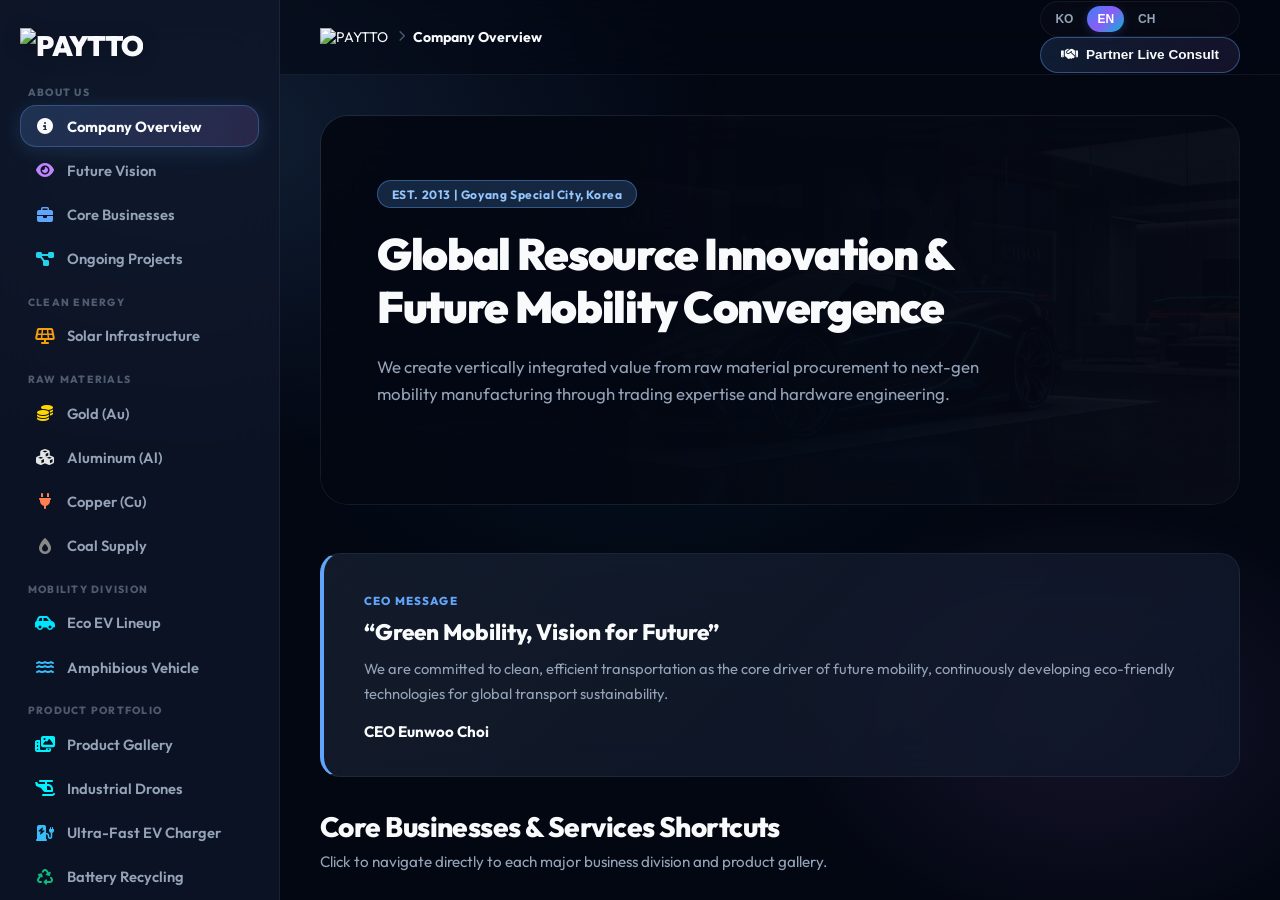
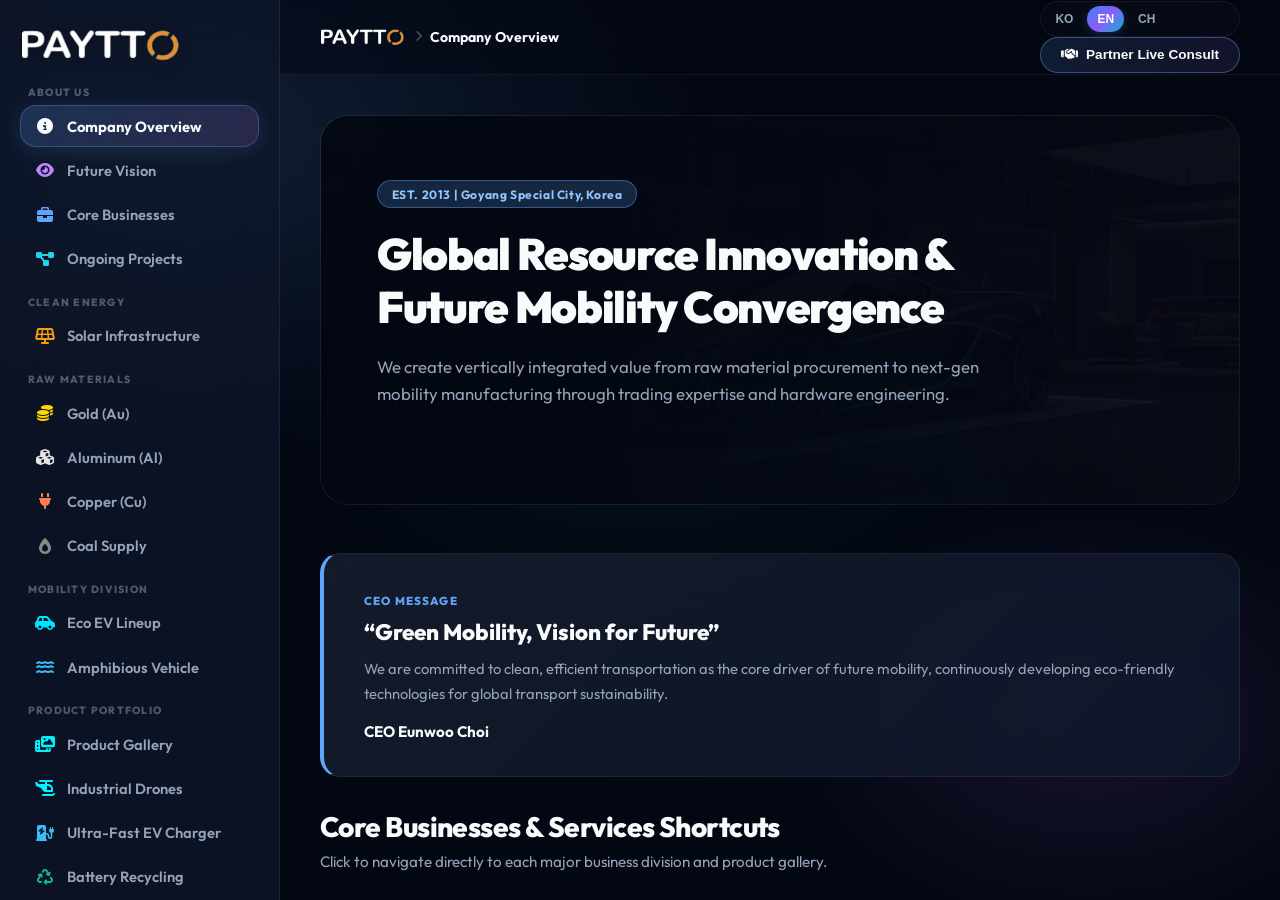
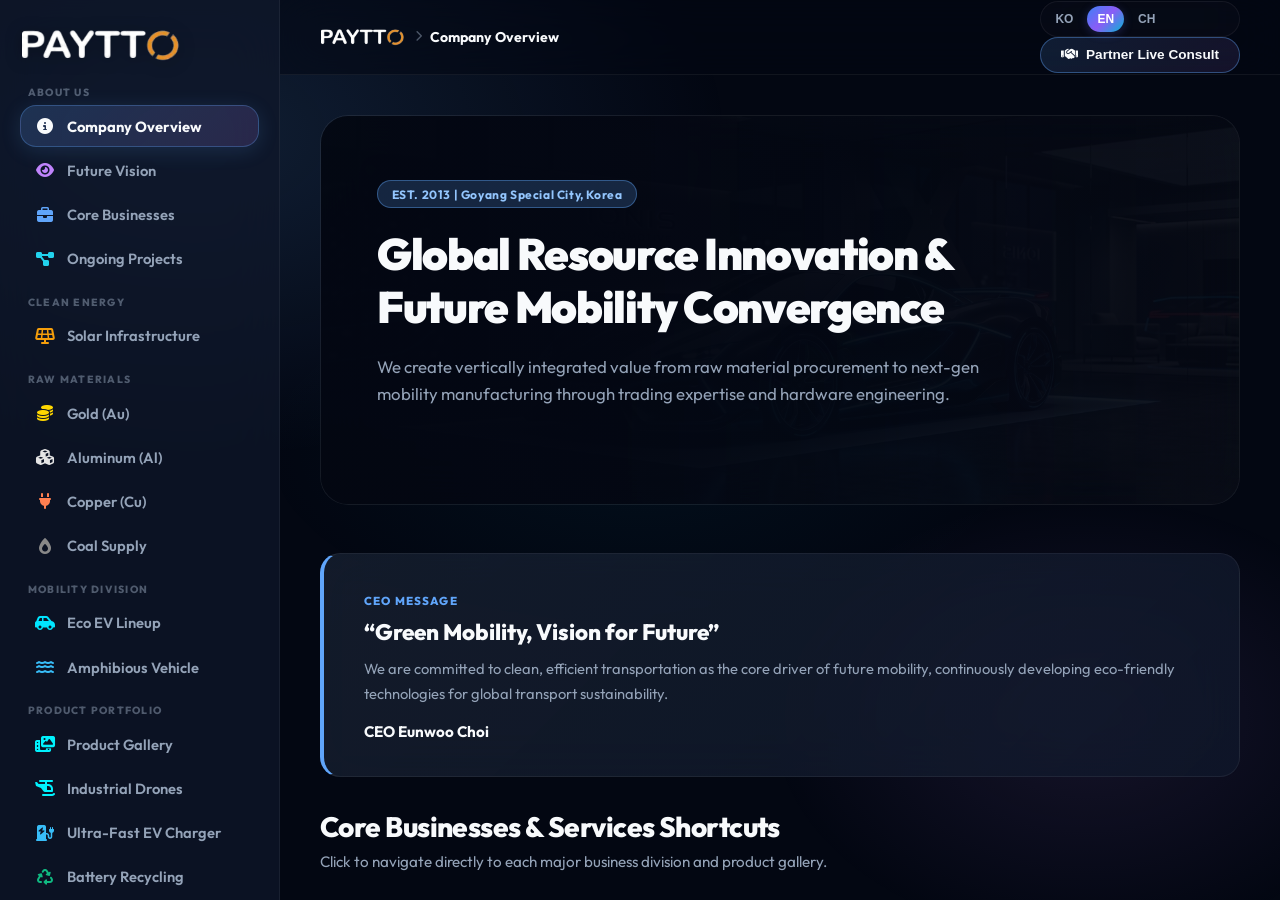
